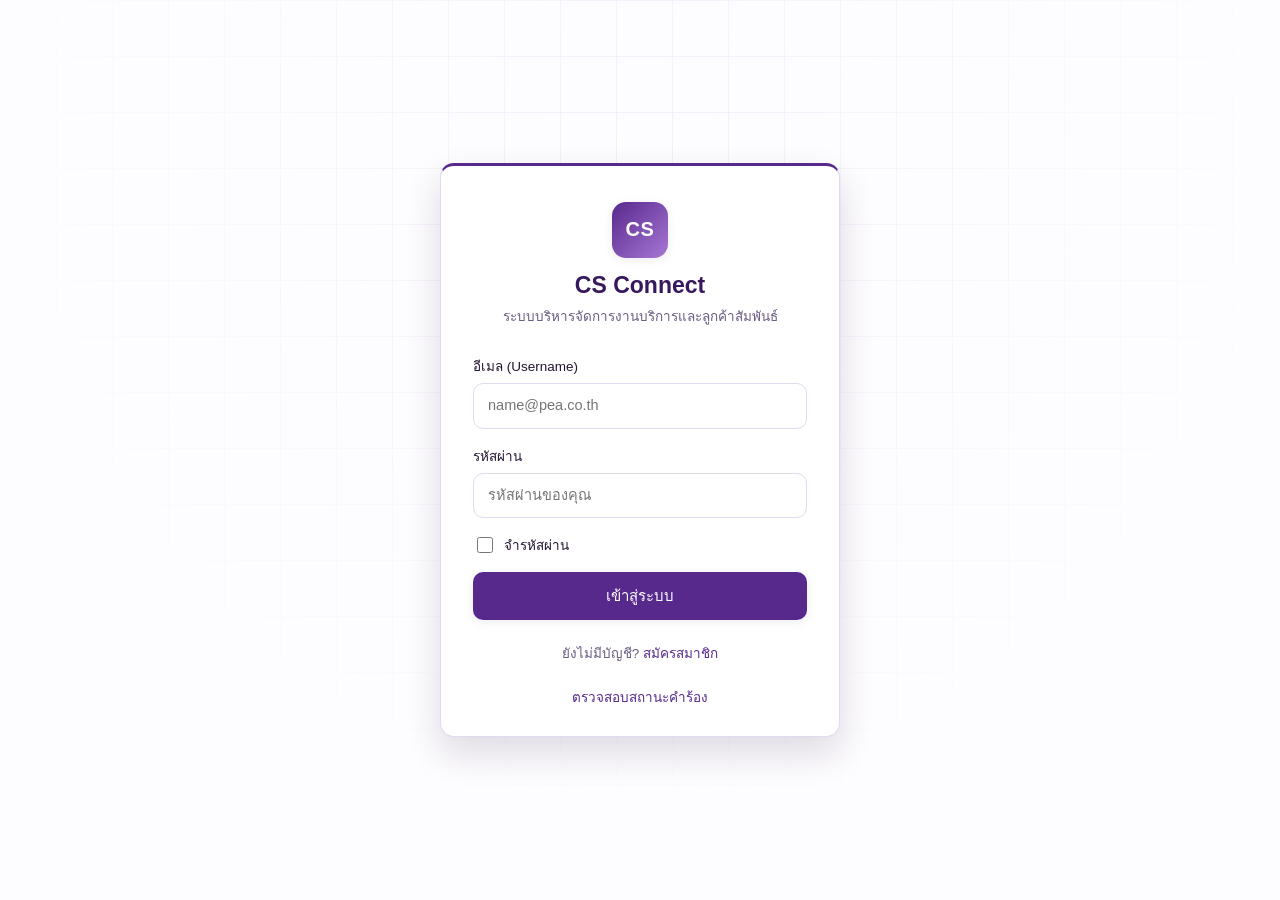
==== index.html @ fefb5364 "หน้าแรก: สลับลำดับการ์ด -- งานธุรกิจเสริมมาก่อน Solar, KPI ไปท้ายสุด ลำดับใหม่: งานของฉัน / งานรับคำ" ====
<!DOCTYPE html>
<html lang="th">
<head>
<meta charset="UTF-8">
<meta name="viewport" content="width=device-width, initial-scale=1.0">
<!-- Content-Security-Policy: ชั้นสุดท้ายที่ทำให้ "ต่อให้มีช่องโหว่จนแทรก
     สคริปต์ได้ ก็ส่งข้อมูลออกไปไหนไม่ได้" -- script-src กันสคริปต์ที่ไม่ได้มาจาก
     ไฟล์ของเราเอง (supabase-js ถูกเก็บไว้ใน vendor/ ด้วยเหตุนี้) และ connect-src
     อนุญาตให้ยิงได้เฉพาะโปรเจกต์ Supabase ของเรา (API, Auth, Storage, Functions
     อยู่โฮสต์เดียวกันหมด) img-src ต้องมีโฮสต์เดียวกันเพราะรูปแนบเปิดผ่าน signed URL
     ของ Storage -- เปลี่ยนโปรเจกต์ต้องแก้ทั้งสองบรรทัดนี้ในทั้งสามหน้า
     หมายเหตุ: frame-ancestors ใช้ผ่าน <meta> ไม่ได้ (ต้องเป็น HTTP header ซึ่ง
     GitHub Pages ตั้งให้ไม่ได้) การกันการถูกฝังใน iframe จึงยังทำไม่ได้ที่นี่ -->
<meta http-equiv="Content-Security-Policy" content="default-src 'none';
        script-src 'self';
        style-src 'self' 'unsafe-inline' https://fonts.googleapis.com;
        font-src 'self' https://fonts.gstatic.com;
        img-src 'self' data: https://zsctqxfdxxkssmqfkqdh.supabase.co;
        connect-src https://zsctqxfdxxkssmqfkqdh.supabase.co;
        form-action 'none';
        base-uri 'none';
        object-src 'none'">
<meta name="referrer" content="no-referrer">
<title>CS Connect</title>
<link rel="preconnect" href="https://fonts.googleapis.com">
<link href="https://fonts.googleapis.com/css2?family=Chakra+Petch:wght@400;500;600;700&family=Sarabun:wght@300;400;500;600;700&family=IBM+Plex+Mono:wght@400;500;600&display=swap" rel="stylesheet">
<link rel="stylesheet" href="style.css?v=20260922u">
</head>
<body>

<!-- ===== BOOT: shown until the first data load finishes ===== -->
<div id="bootOverlay" class="boot-overlay">
  <div class="boot-card">
    <div class="brand-mark">CS</div>
    <p class="boot-text">กำลังโหลดข้อมูล...</p>
    <div id="bootError" class="boot-error" hidden>
      <!-- ข้อความจริงจากข้อผิดพลาด เติมด้วย showBootError() ใน app.js -- เดิมเป็น
           ข้อความ "เชื่อมต่อฐานข้อมูลไม่สำเร็จ" ตายตัว ซึ่งขึ้นผิดทุกครั้งที่ปัญหา
           จริงไม่ใช่เน็ตหลุด (เช่นเซสชันหมดอายุ) ทำให้เข้าใจผิดว่าต้องเช็คเน็ต -->
      <p id="bootErrorMessage">เชื่อมต่อฐานข้อมูลไม่สำเร็จ</p>
      <p class="boot-error-hint">กรุณาลองใหม่อีกครั้ง หรือตรวจสอบการเชื่อมต่ออินเทอร์เน็ต</p>
      <!-- เดิมเป็น onclick="location.reload()" ตรงนี้ ซึ่ง CSP script-src บล็อก
           ทั้งหมด ปุ่มนี้จึงถูกผูก event ใน app.js แทน (ดู bootRetryBtn) -->
      <button type="button" id="bootRetryBtn" class="btn btn-primary">ลองใหม่</button>
    </div>
  </div>
</div>

<!-- ===== AUTH: LOGIN ===== -->
<section id="loginView" class="auth-view">
  <div class="auth-card">
    <div class="brand">
      <div class="brand-mark">CS</div>
      <h1>CS Connect</h1>
      <p class="brand-sub">ระบบบริหารจัดการงานบริการและลูกค้าสัมพันธ์</p>
    </div>

    <form id="loginForm" class="auth-form" novalidate>
      <div class="field">
        <label for="loginEmail">อีเมล (Username)</label>
        <input type="email" id="loginEmail" placeholder="name@pea.co.th" required autocomplete="username">
      </div>
      <div class="field">
        <label for="loginPassword">รหัสผ่าน</label>
        <input type="password" id="loginPassword" placeholder="รหัสผ่านของคุณ" required autocomplete="current-password">
      </div>
      <label class="checkbox-field">
        <input type="checkbox" id="loginRemember">
        <span>จำรหัสผ่าน</span>
      </label>
      <p id="loginError" class="form-error" hidden></p>
      <button type="submit" class="btn btn-primary btn-block">เข้าสู่ระบบ</button>
    </form>

    <p class="auth-switch">ยังไม่มีบัญชี? <a href="#" id="goToRegister">สมัครสมาชิก</a></p>
    <p class="auth-switch"><a href="track.html">ตรวจสอบสถานะคำร้อง</a></p>
  </div>
</section>

<!-- ===== AUTH: REGISTER ===== -->
<section id="registerView" class="auth-view" hidden>
  <button type="button" id="registerBackBtn" class="btn btn-ghost btn-icon view-back-btn" aria-label="ย้อนกลับไปหน้าเข้าสู่ระบบ">
    <svg viewBox="0 0 24 24" fill="none"><path d="M15 18l-6-6 6-6" stroke="currentColor" stroke-width="2" stroke-linecap="round" stroke-linejoin="round"/></svg>
  </button>
  <div class="auth-card">
    <div class="brand">
      <div class="brand-mark">CS</div>
      <h1>สมัครสมาชิก</h1>
      <p class="brand-sub">สร้างบัญชีเพื่อเริ่มใช้งาน CS Connect</p>
    </div>

    <form id="registerForm" class="auth-form" novalidate>
      <div class="field">
        <label for="regName">ชื่อ - นามสกุล</label>
        <input type="text" id="regName" placeholder="ชื่อผู้ใช้งาน" required autocomplete="name" maxlength="200">
      </div>
      <div class="field">
        <label for="regEmail">อีเมล (ใช้เป็น Username)</label>
        <input type="email" id="regEmail" placeholder="name@pea.co.th" required autocomplete="username">
      </div>
      <div class="field">
        <label for="regPosition">ตำแหน่ง</label>
        <input type="text" id="regPosition" placeholder="ตำแหน่งงาน" required autocomplete="off" maxlength="150">
      </div>
      <div class="field">
        <label for="regPassword">รหัสผ่าน</label>
        <input type="password" id="regPassword" placeholder="อย่างน้อย 10 ตัวอักษร" required autocomplete="new-password">
      </div>
      <div class="field">
        <label for="regPasswordConfirm">ยืนยันรหัสผ่าน</label>
        <input type="password" id="regPasswordConfirm" placeholder="กรอกรหัสผ่านอีกครั้ง" required autocomplete="new-password">
      </div>
      <div class="field">
        <label for="regCode">รหัสเชิญ</label>
        <input type="text" id="regCode" placeholder="ขอรหัสจากผู้ดูแลระบบ" required autocomplete="off">
        <p class="field-hint">เฉพาะเจ้าหน้าที่ที่ได้รับรหัสจากผู้ดูแลระบบเท่านั้นจึงสมัครได้</p>
      </div>
      <p id="registerError" class="form-error" hidden></p>
      <p id="registerSuccess" class="form-success" hidden></p>
      <button type="submit" class="btn btn-primary btn-block">สมัครสมาชิก</button>
    </form>

    <p class="auth-switch">มีบัญชีอยู่แล้ว? <a href="#" id="goToLogin">เข้าสู่ระบบ</a></p>
  </div>
</section>

<!-- ===== ACCOUNT: เปลี่ยนรหัสผ่าน / ตั้งรหัสชั่วคราว ===== -->
<section id="accountView" class="auth-view" hidden>
  <!-- ซ่อนพร้อมกับลิงก์ "กลับหน้าแรก" ด้านล่าง เมื่อบัญชีถูกบังคับให้ตั้งรหัสใหม่
       -- ไม่งั้นปุ่มนี้จะกลายเป็นทางออกที่ทำให้ด่านนั้นไม่มีความหมาย -->
  <button type="button" id="accountBackBtn" class="btn btn-ghost btn-icon view-back-btn" aria-label="ย้อนกลับไปหน้าแรก">
    <svg viewBox="0 0 24 24" fill="none"><path d="M15 18l-6-6 6-6" stroke="currentColor" stroke-width="2" stroke-linecap="round" stroke-linejoin="round"/></svg>
  </button>
  <div class="auth-card">
    <div class="brand">
      <div class="brand-mark">CS</div>
      <h1>บัญชีของฉัน</h1>
      <p class="brand-sub">เปลี่ยนรหัสผ่านที่ใช้เข้าสู่ระบบ</p>
    </div>

    <!-- ขึ้นเฉพาะบัญชีที่ยังใช้รหัสผ่านชั่วคราวอยู่ -- ด่านจริงอยู่ฝั่งเซิร์ฟเวอร์
         (requirePasswordChanged_) ตรงนี้แค่บอกให้ผู้ใช้รู้ว่าทำไมไปไหนไม่ได้ -->
    <p id="forcePasswordNotice" class="form-notice" hidden>
      บัญชีนี้ใช้รหัสผ่านชั่วคราวที่ผู้ดูแลระบบตั้งให้
      กรุณาตั้งรหัสผ่านใหม่ของคุณเองก่อน จึงจะเริ่มใช้งานระบบได้
    </p>

    <form id="changePasswordForm" class="auth-form" novalidate>
      <div class="field">
        <label for="currentPassword">รหัสผ่านปัจจุบัน</label>
        <input type="password" id="currentPassword" placeholder="รหัสผ่านที่ใช้อยู่" required autocomplete="current-password">
      </div>
      <div class="field">
        <label for="newPassword">รหัสผ่านใหม่</label>
        <input type="password" id="newPassword" placeholder="อย่างน้อย 10 ตัวอักษร" required autocomplete="new-password">
      </div>
      <div class="field">
        <label for="newPasswordConfirm">ยืนยันรหัสผ่านใหม่</label>
        <input type="password" id="newPasswordConfirm" placeholder="กรอกรหัสผ่านใหม่อีกครั้ง" required autocomplete="new-password">
      </div>
      <p id="changePasswordError" class="form-error" hidden></p>
      <p id="changePasswordSuccess" class="form-success" hidden></p>
      <button type="submit" class="btn btn-primary btn-block">บันทึกรหัสผ่านใหม่</button>
    </form>

    <!-- ผู้ดูแลระบบเท่านั้น -- app.js เปิดให้เห็นตาม isAdmin
         การกันสิทธิ์จริงอยู่ที่ require_admin ในฐานข้อมูล ไม่ใช่ที่ hidden นี้ -->
    <div id="adminApplicantsSection" class="admin-panel" hidden>
      <h2 class="admin-panel-title">ผู้สมัครรออนุมัติ</h2>
      <p class="admin-panel-hint">
        บัญชีที่สมัครด้วยรหัสเชิญแล้วจะยัง<strong>เข้าสู่ระบบไม่ได้</strong>จนกว่าจะอนุมัติที่นี่
        ตรวจชื่อและตำแหน่งให้ตรงกับตัวบุคคลก่อนกดอนุมัติ
      </p>
      <p id="adminApplicantsEmpty" class="invite-status"></p>
      <div id="adminApplicantsList" class="applicant-list"></div>
      <p id="adminApplicantsError" class="form-error" hidden></p>
      <p id="adminApplicantsResult" class="form-success" hidden></p>
    </div>

    <div id="adminRolesSection" class="admin-panel" hidden>
      <h2 class="admin-panel-title">สิทธิ์หัวหน้างาน</h2>
      <p class="admin-panel-hint">
        หัวหน้างานคือคนที่ <strong>จ่ายงานขอขยายเขตฯ ให้พนักงานในแผนกได้</strong>
        ผู้ดูแลระบบเป็นหัวหน้างานอยู่แล้วเสมอ จึงไม่ต้องตั้งซ้ำ
        คนที่เพิ่งได้รับสิทธิ์ต้อง<strong>ออกจากระบบแล้วเข้าใหม่</strong> ปุ่มจ่ายงานจึงจะขึ้น
      </p>

      <p id="adminRolesCurrent" class="invite-status"></p>

      <div class="field">
        <label for="adminRoleUser">เลือกบัญชี</label>
        <select id="adminRoleUser">
          <option value="">-- เลือกบัญชี --</option>
        </select>
      </div>

      <div class="batch-toolbar">
        <button type="button" id="adminRoleGrantBtn" class="btn btn-primary">ตั้งเป็นหัวหน้างาน</button>
        <button type="button" id="adminRoleRevokeBtn" class="btn btn-ghost btn-danger-ghost">ยกเลิกสิทธิ์หัวหน้างาน</button>
      </div>

      <p id="adminRolesError" class="form-error" hidden></p>
      <p id="adminRolesResult" class="form-success" hidden></p>
    </div>

    <div id="adminInviteSection" class="admin-panel" hidden>
      <h2 class="admin-panel-title">รหัสเชิญสำหรับสมัครสมาชิก</h2>
      <p class="admin-panel-hint">
        กดสร้างตอนที่กำลังจะบอกรหัสให้เจ้าตัวพิมพ์เลย
        <strong>ใช้ได้ครั้งเดียว และหมดอายุใน 5 นาที</strong>
        การสร้างรหัสใหม่จะยกเลิกรหัสเดิมทันที
      </p>

      <p id="inviteStatusLine" class="invite-status"></p>

      <div id="inviteCodeBox" class="invite-code-box" hidden>
        <p id="inviteCodeValue" class="invite-code-value"></p>
        <p id="inviteCountdown" class="invite-countdown"></p>
      </div>

      <div class="batch-toolbar">
        <button type="button" id="inviteCreateBtn" class="btn btn-primary">สร้างรหัสเชิญ</button>
        <button type="button" id="inviteRevokeBtn" class="btn btn-ghost btn-danger-ghost" hidden>ยกเลิกรหัสนี้</button>
      </div>

      <p id="inviteError" class="form-error" hidden></p>
    </div>

    <div id="adminBackupSection" class="admin-panel" hidden>
      <h2 class="admin-panel-title">สำรองข้อมูลทั้งระบบ</h2>
      <p class="admin-panel-hint">
        ดาวน์โหลดข้อมูลทุกแถวเป็นไฟล์ JSON หนึ่งไฟล์ (คำร้อง สมุดคุม บันทึกการเข้าถึง และรายชื่อผู้ใช้)
        <strong>ไม่มีรหัสผ่านอยู่ในไฟล์</strong> ระบบตัดออกให้เสมอ
        สำเนานอกระบบ -- Supabase free plan ไม่มีการสำรองข้อมูลอัตโนมัติ ควรดาวน์โหลดเก็บไว้เป็นระยะ
      </p>
      <button type="button" id="adminBackupBtn" class="btn btn-ghost btn-block">ดาวน์โหลดไฟล์สำรองข้อมูล</button>
      <p id="adminBackupError" class="form-error" hidden></p>
      <p id="adminBackupResult" class="form-success" hidden></p>
    </div>

    <div id="adminResetSection" class="admin-panel" hidden>
      <h2 class="admin-panel-title">ตั้งรหัสผ่านชั่วคราว</h2>
      <p class="admin-panel-hint">
        ใช้เมื่อเจ้าหน้าที่ลืมรหัสผ่าน ระบบจะสุ่มรหัสให้และ<strong>แสดงเพียงครั้งเดียว</strong>
        เจ้าตัวจะหลุดจากทุกอุปกรณ์ทันที และควรเปลี่ยนรหัสเองหลังเข้าระบบได้แล้ว
      </p>
      <form id="adminResetForm" class="auth-form" novalidate>
        <div class="field">
          <label for="resetEmail">อีเมลของผู้ใช้</label>
          <input type="email" id="resetEmail" placeholder="name@pea.co.th" required autocomplete="off">
        </div>
        <p id="adminResetError" class="form-error" hidden></p>
        <button type="submit" class="btn btn-ghost btn-danger-ghost btn-block">สุ่มรหัสผ่านชั่วคราว</button>
      </form>

      <div id="adminResetResult" class="temp-password" hidden>
        <p class="temp-password-label">รหัสผ่านชั่วคราวของ <span id="tempPasswordEmail"></span></p>
        <p id="tempPasswordValue" class="temp-password-value"></p>
        <p class="temp-password-warn">
          แสดงครั้งเดียวเท่านั้น — จดหรือแจ้งเจ้าตัวทันที ออกจากหน้านี้แล้วจะดูอีกไม่ได้
          และระบบไม่ได้เก็บรหัสนี้ไว้ที่ไหนเลย
        </p>
      </div>
    </div>

    <p class="auth-switch" id="accountBackRow"><a href="#" id="accountBackLink">กลับหน้าแรก</a></p>
  </div>
</section>

<!-- ===== HOME ===== -->
<section id="homeView" class="app-view" hidden>
  <header class="topbar">
    <div class="topbar-brand">
      <div class="brand-mark small">CS</div>
      <span class="topbar-title">CS Connect</span>
    </div>
    <div class="topbar-user">
      <span id="userGreeting" class="user-greeting"></span>
      <button id="accountBtn" class="btn btn-ghost">บัญชีของฉัน</button>
      <!-- ผู้ดูแลระบบเท่านั้น -- app.js เปิดให้เห็นตาม isAdmin ที่ได้จากตอนล็อกอิน
           การกันสิทธิ์จริงอยู่ที่ require_admin ในฐานข้อมูล ไม่ใช่ที่ hidden นี้ -->
      <button id="revokeAllBtn" class="btn btn-ghost btn-danger-ghost" hidden>ออกจากระบบทุกอุปกรณ์</button>
      <button id="logoutBtn" class="btn btn-ghost">ออกจากระบบ</button>
    </div>
  </header>

  <main class="home-main">
    <div class="home-heading">
      <h2>เลือกงานบริการที่ต้องการ</h2>
      <p>กรุณาเลือกประเภทงานที่ต้องการดำเนินการ</p>
    </div>

    <div class="service-grid">
      <button class="service-card" data-service="mywork">
        <span class="service-icon" aria-hidden="true">
          <svg viewBox="0 0 24 24" fill="none"><path d="M4 7h16v13H4z" stroke="currentColor" stroke-width="1.6" stroke-linejoin="round"/><path d="M9 7V5a2 2 0 0 1 2-2h2a2 2 0 0 1 2 2v2M8 12h8M8 16h5" stroke="currentColor" stroke-width="1.6" stroke-linecap="round"/></svg>
        </span>
        <span class="service-title">งานของฉัน</span>
        <span class="service-desc">งานทั้งหมดที่อยู่ในมือของคุณจากทุกประเภทงาน ที่เดียวจบ พร้อมงานที่ค้างเกินกำหนด</span>
      </button>

      <button class="service-card" data-service="requests">
        <span class="service-icon" aria-hidden="true">
          <svg viewBox="0 0 24 24" fill="none"><path d="M13 2 3 14h7l-1 8 11-14h-7l1-6Z" stroke="currentColor" stroke-width="1.6" stroke-linejoin="round" stroke-linecap="round"/></svg>
        </span>
        <span class="service-title">งานรับคำร้อง</span>
        <span class="service-desc">รับคำร้องได้ทุกประเภท พร้อมคุมคำร้องส่งแผนกสนับสนุน และแผนกบริหารรายได้ค่าไฟฟ้า</span>
      </button>

      <!-- งานขอใช้ไฟฟ้า/งานขยายเขตฯ -- คิวงานของช่างสองประเภท ใช้หน้า
           extendWorkView ชุดเดียวกัน (ดู workKind ใน app.js) ส่วนคำร้องทั่วไป
           กับขอเงินประกันคืนเป็นงานธุรการที่จบในหน้างานรับคำร้อง ไม่มีการ์ดแยก -->
      <button class="service-card" data-service="power">
        <span class="service-icon" aria-hidden="true">
          <svg viewBox="0 0 24 24" fill="none"><path d="M9 3v5M15 3v5M6 8h12v3a6 6 0 0 1-12 0V8Z" stroke="currentColor" stroke-width="1.6" stroke-linejoin="round" stroke-linecap="round"/><path d="M12 17v4" stroke="currentColor" stroke-width="1.6" stroke-linecap="round"/></svg>
        </span>
        <span class="service-title">งานขอใช้ไฟฟ้า</span>
        <span class="service-desc">คิวงานตรวจสอบระบบไฟฟ้าภายใน จ่ายงานและติดตามงานในมือ</span>
      </button>

      <button class="service-card" data-service="extend">
        <span class="service-icon" aria-hidden="true">
          <svg viewBox="0 0 24 24" fill="none"><path d="M4 20V10m0 10h16M4 20 12 4l8 16M9 20v-6h6v6" stroke="currentColor" stroke-width="1.6" stroke-linejoin="round" stroke-linecap="round"/></svg>
        </span>
        <span class="service-title">งานขยายเขตระบบจำหน่ายไฟฟ้า</span>
        <span class="service-desc">คิวงานสำรวจของช่าง จ่ายงานและติดตามงานในมือ</span>
      </button>

      <button class="service-card" data-service="sideBusiness">
        <span class="service-icon" aria-hidden="true">
          <svg viewBox="0 0 24 24" fill="none"><rect x="3" y="7" width="18" height="13" rx="2" stroke="currentColor" stroke-width="1.6"/><path d="M8 7V5a2 2 0 0 1 2-2h4a2 2 0 0 1 2 2v2M3 12h18" stroke="currentColor" stroke-width="1.6" stroke-linecap="round" stroke-linejoin="round"/></svg>
        </span>
        <span class="service-title">งานธุรกิจเสริม</span>
        <span class="service-desc">PEA Engineering Service — บริการตรวจสอบและบำรุงรักษาระบบไฟฟ้า</span>
      </button>

      <button class="service-card" data-service="solar">
        <span class="service-icon" aria-hidden="true">
          <svg viewBox="0 0 24 24" fill="none"><circle cx="12" cy="12" r="4" stroke="currentColor" stroke-width="1.6"/><path d="M12 2v2.5M12 19.5V22M22 12h-2.5M4.5 12H2M19.07 4.93l-1.77 1.77M6.7 17.3l-1.77 1.77M19.07 19.07l-1.77-1.77M6.7 6.7 4.93 4.93" stroke="currentColor" stroke-width="1.6" stroke-linecap="round"/></svg>
        </span>
        <span class="service-title">Solar</span>
        <span class="service-desc">คำร้องเกี่ยวกับระบบผลิตไฟฟ้าพลังงานแสงอาทิตย์</span>
      </button>

      <button class="service-card" data-service="voc">
        <span class="service-icon" aria-hidden="true">
          <svg viewBox="0 0 24 24" fill="none"><path d="M20 12a8 8 0 1 0-3.2 6.4L21 20l-1.2-3.6A7.9 7.9 0 0 0 20 12Z" stroke="currentColor" stroke-width="1.6" stroke-linejoin="round"/><path d="M9 10h6M9 14h4" stroke="currentColor" stroke-width="1.6" stroke-linecap="round"/></svg>
        </span>
        <span class="service-title">ระบบรับฟังเสียงของลูกค้า (PEA-VOC)</span>
        <span class="service-desc">รับเรื่องร้องเรียน ข้อเสนอแนะ และคำชมจากลูกค้า พร้อมติดตามการแก้ไข</span>
      </button>

      <!-- ลิงก์ออกไปยัง Google Sheet ของแผนก ไม่มีข้อมูลของตัวเองในระบบนี้เลย --
           ใช้ #serviceView เดิมเป็นหน้ากลาง (ดู SERVICES ใน app.js) -->
      <button class="service-card" data-service="kpi">
        <span class="service-icon" aria-hidden="true">
          <svg viewBox="0 0 24 24" fill="none"><path d="M4 20V10m6 10V4m6 16v-7m6 7V13" stroke="currentColor" stroke-width="1.6" stroke-linecap="round" stroke-linejoin="round"/></svg>
        </span>
        <span class="service-title">KPI แผนกบริการและลูกค้าสัมพันธ์</span>
        <span class="service-desc">ตัวชี้วัดผลการดำเนินงานของแผนก (Google Sheet)</span>
      </button>
    </div>
  </main>
</section>

<!-- ===== REQUESTS WORKSPACE ===== -->
<!-- ===== งานของฉัน =====
     รวมงานจากทุกที่ในระบบที่ "เป็นของคนนี้" มาไว้หน้าเดียว -- คำร้องที่ถูกจ่ายงาน
     ให้ (assigneeEmail), เรื่อง VOC ที่รับผิดชอบ, ลูกค้า CRM ที่ดูแล, ใบเสนอราคา
     ที่ทำค้างไว้ เจ้าหน้าที่จึงไม่ต้องไล่เปิดทีละโมดูลเพื่อดูว่าตัวเองมีงานอะไรบ้าง
     แถบ "Work Load ทีม" เห็นเฉพาะหัวหน้า -- ดูรายละเอียดเรื่องสิทธิ์ที่ openMyWorkView() -->
<section id="myWorkView" class="app-view" hidden>
  <header class="topbar">
    <div class="topbar-brand">
      <button id="myWorkBackBtn" class="btn btn-ghost btn-icon" aria-label="ย้อนกลับ">
        <svg viewBox="0 0 24 24" fill="none"><path d="M15 18l-6-6 6-6" stroke="currentColor" stroke-width="2" stroke-linecap="round" stroke-linejoin="round"/></svg>
      </button>
      <span class="topbar-title">งานของฉัน</span>
    </div>
    <div class="topbar-user">
      <span id="userGreeting8" class="user-greeting"></span>
      <button id="logoutBtn8" class="btn btn-ghost">ออกจากระบบ</button>
    </div>
  </header>

  <div class="requests-layout">
    <nav class="requests-sidebar">
      <button type="button" class="requests-nav-item active" data-mywork-pane="overview">
        <svg viewBox="0 0 24 24" fill="none"><path d="M4 13h6V4H4zM14 20h6v-9h-6zM4 20h6v-4H4zM14 8h6V4h-6z" stroke="currentColor" stroke-width="1.6" stroke-linejoin="round"/></svg>
        ภาพรวม
      </button>
      <button type="button" class="requests-nav-item" data-mywork-pane="jobs">
        <svg viewBox="0 0 24 24" fill="none"><path d="M4 6h16M4 12h16M4 18h10" stroke="currentColor" stroke-width="1.6" stroke-linecap="round"/></svg>
        งานในมือ
        <span class="nav-badge" data-mywork-badge="jobs" hidden>0</span>
      </button>
      <button type="button" class="requests-nav-item" data-mywork-pane="recent">
        <svg viewBox="0 0 24 24" fill="none"><circle cx="12" cy="12" r="9" stroke="currentColor" stroke-width="1.6"/><path d="M12 7v5l3.5 2" stroke="currentColor" stroke-width="1.6" stroke-linecap="round"/></svg>
        ที่ฉันเพิ่งแตะ
      </button>
      <button type="button" class="requests-nav-item" data-mywork-pane="team" hidden>
        <svg viewBox="0 0 24 24" fill="none"><circle cx="9" cy="8" r="3.2" stroke="currentColor" stroke-width="1.6"/><path d="M3.5 19c0-3 2.5-4.8 5.5-4.8s5.5 1.8 5.5 4.8" stroke="currentColor" stroke-width="1.6" stroke-linecap="round"/><path d="M16 5.5a3 3 0 0 1 0 5.6M17.5 14.4c2 .6 3.5 2.2 3.5 4.6" stroke="currentColor" stroke-width="1.6" stroke-linecap="round"/></svg>
        Work Load ทีม
      </button>
    </nav>

    <main class="requests-content">
      <div class="requests-content-heading">
        <div class="requests-content-heading-row">
          <div>
            <h2 id="myWorkTitle">ภาพรวมงานของฉัน</h2>
            <p id="myWorkCount" class="requests-count"></p>
          </div>
          <div class="requests-heading-actions">
            <label class="quo-bar-field">
              <span>ถือว่าค้างเมื่อไม่คืบหน้าเกิน</span>
              <select id="myWorkStaleDays">
                <option value="7">7 วัน</option>
                <option value="14" selected>14 วัน</option>
                <option value="30">30 วัน</option>
                <option value="60">60 วัน</option>
              </select>
            </label>
          </div>
        </div>
      </div>
      <p id="myWorkError" class="form-error" hidden></p>

      <!-- ① ภาพรวม -->
      <div id="myWorkOverview" data-mywork-mode="overview">
        <div id="myWorkAttention" class="mywork-attention"></div>
        <div id="myWorkTiles" class="mywork-tiles"></div>
        <div id="myWorkQueue" class="mywork-queue"></div>
      </div>

      <!-- ② งานในมือ แยกตามประเภทแล้วแยกตามสถานะ -->
      <div id="myWorkJobs" data-mywork-mode="jobs" hidden></div>

      <!-- ③ ที่ฉันเพิ่งแตะ -->
      <div id="myWorkRecent" data-mywork-mode="recent" hidden></div>

      <!-- ④ Work Load ทีม (หัวหน้าเท่านั้น) -->
      <div id="myWorkTeam" data-mywork-mode="team" hidden></div>
    </main>
  </div>
</section>

<section id="requestsView" class="app-view" hidden>
  <header class="topbar">
    <div class="topbar-brand">
      <button id="requestsBackBtn" class="btn btn-ghost btn-icon" aria-label="ย้อนกลับ">
        <svg viewBox="0 0 24 24" fill="none"><path d="M15 18l-6-6 6-6" stroke="currentColor" stroke-width="2" stroke-linecap="round" stroke-linejoin="round"/></svg>
      </button>
      <!-- เปลี่ยนตามว่าเปิดมาจากการ์ดไหน: งานรับคำร้อง / งานขอใช้ไฟฟ้า /
           งานขยายเขตฯ (ดู applyRequestsMode ใน app.js) -->
      <span id="requestsTopbarTitle" class="topbar-title">งานรับคำร้อง</span>
    </div>
    <div class="topbar-user">
      <span id="userGreeting3" class="user-greeting"></span>
      <button id="logoutBtn3" class="btn btn-ghost">ออกจากระบบ</button>
    </div>
  </header>

  <div class="requests-layout">
    <nav class="requests-sidebar">
      <button class="requests-nav-item" data-filter="power">
        <svg viewBox="0 0 24 24" fill="none"><path d="M13 2 3 14h7l-1 8 11-14h-7l1-6Z" stroke="currentColor" stroke-width="1.6" stroke-linejoin="round" stroke-linecap="round"/></svg>
        ขอใช้ไฟฟ้า
      </button>
      <button class="requests-nav-item" data-filter="deposit">
        <svg viewBox="0 0 24 24" fill="none"><circle cx="12" cy="12" r="9" stroke="currentColor" stroke-width="1.6"/><path d="M12 7v10M9.5 9.3c0-1.3 1.1-2.3 2.5-2.3s2.5 1 2.5 2.1c0 1.5-1.8 1.8-2.5 2-1 .3-2.5.9-2.5 2.4s1.1 2.5 2.5 2.5 2.5-.6 2.5-1.9" stroke="currentColor" stroke-width="1.6" stroke-linecap="round"/></svg>
        ขอเงินประกันคืน
      </button>
      <button class="requests-nav-item" data-filter="general">
        <svg viewBox="0 0 24 24" fill="none"><path d="M7 3h8l4 4v14H7V3Z" stroke="currentColor" stroke-width="1.6" stroke-linejoin="round"/><path d="M15 3v4h4M9 12h6M9 16h6" stroke="currentColor" stroke-width="1.6" stroke-linecap="round"/></svg>
        คำร้องทั่วไป
      </button>
      <button class="requests-nav-item" data-filter="extend">
        <svg viewBox="0 0 24 24" fill="none"><path d="M4 20V10m0 10h16M4 20 12 4l8 16M9 20v-6h6v6" stroke="currentColor" stroke-width="1.6" stroke-linejoin="round" stroke-linecap="round"/></svg>
        ขอขยายเขตฯ
      </button>
      <!-- สี่แท็บล่างนี้เป็น derived tab -- ไม่ใช่ประเภทคำร้องของตัวเอง แต่กรอง
           คำร้องที่มีอยู่แล้วจาก requestsCache ด้วย jobStatus (ดู isPaymentNotice /
           isMeterDispatch / isGeneralDispatch / isRevenueDispatch ใน app.js)
           คำร้องจึงเข้า-ออกแท็บพวกนี้เองเมื่อเจ้าหน้าที่เปลี่ยนสถานะ ไม่มีขั้นตอน
           "ย้าย" ที่ไหน -->
      <button class="requests-nav-item" data-filter="payment">
        <svg viewBox="0 0 24 24" fill="none"><path d="M12 3a5 5 0 0 0-5 5v3.2c0 .6-.2 1.2-.6 1.7L5 15h14l-1.4-2.1c-.4-.5-.6-1.1-.6-1.7V8a5 5 0 0 0-5-5Z" stroke="currentColor" stroke-width="1.6" stroke-linejoin="round"/><path d="M9.5 18a2.5 2.5 0 0 0 5 0" stroke="currentColor" stroke-width="1.6" stroke-linecap="round"/></svg>
        แจ้งเตือนการรับชำระเงิน
        <span class="nav-badge" data-badge-for="payment" hidden></span>
      </button>
      <button class="requests-nav-item" data-filter="meter">
        <svg viewBox="0 0 24 24" fill="none"><path d="M4 18a8 8 0 1 1 16 0" stroke="currentColor" stroke-width="1.6" stroke-linecap="round"/><path d="M12 18l4.5-5.5" stroke="currentColor" stroke-width="1.6" stroke-linecap="round"/><circle cx="12" cy="18" r="1.3" fill="currentColor"/></svg>
        คุมคำร้องมิเตอร์
        <span class="nav-badge" data-badge-for="meter" hidden></span>
      </button>
      <button class="requests-nav-item" data-filter="generalDispatch">
        <svg viewBox="0 0 24 24" fill="none"><path d="M3 12h13M11 6l6 6-6 6" stroke="currentColor" stroke-width="1.6" stroke-linecap="round" stroke-linejoin="round"/><path d="M14 5h6v14h-6" stroke="currentColor" stroke-width="1.6" stroke-linecap="round" stroke-linejoin="round"/></svg>
        คุมคำร้องทั่วไป
        <span class="nav-badge" data-badge-for="generalDispatch" hidden></span>
      </button>
      <button class="requests-nav-item" data-filter="revenueDispatch">
        <svg viewBox="0 0 24 24" fill="none"><path d="M3 12h13M11 6l6 6-6 6" stroke="currentColor" stroke-width="1.6" stroke-linecap="round" stroke-linejoin="round"/><path d="M14 5h6v14h-6" stroke="currentColor" stroke-width="1.6" stroke-linecap="round" stroke-linejoin="round"/></svg>
        คุมคำร้องขอรับเงินประกันคืน
        <span class="nav-badge" data-badge-for="revenueDispatch" hidden></span>
      </button>

      <!-- เมนูของหน้างานขอใช้ไฟฟ้า/งานขยายเขตฯ -- หน้าเดียวกับงานรับคำร้อง แต่
           ซ่อนเมนูของงานรับคำร้องทั้งหมดแล้วโชว์ชุดนี้แทน (ดู applyRequestsMode)
           "คำร้องในมือแต่ละคน" เฉพาะหัวหน้างาน/ผู้ดูแลระบบ -->
      <button type="button" class="requests-nav-item" data-work-view="list" hidden>
        <svg viewBox="0 0 24 24" fill="none"><path d="M8 6h12M8 12h12M8 18h12M4 6h.01M4 12h.01M4 18h.01" stroke="currentColor" stroke-width="1.8" stroke-linecap="round"/></svg>
        รายการคำร้อง
      </button>
      <button type="button" class="requests-nav-item" data-work-view="people" hidden>
        <svg viewBox="0 0 24 24" fill="none"><circle cx="9" cy="8" r="3.2" stroke="currentColor" stroke-width="1.6"/><path d="M3 20c0-3.3 2.7-6 6-6s6 2.7 6 6" stroke="currentColor" stroke-width="1.6" stroke-linecap="round"/><path d="M16 5.2a3 3 0 0 1 0 5.6M18 14.3c1.8.8 3 2.7 3 4.7" stroke="currentColor" stroke-width="1.6" stroke-linecap="round"/></svg>
        คำร้องในมือแต่ละคน
      </button>
    </nav>

    <main class="requests-content">
      <!-- list mode -->
      <div id="requestsListMode">
        <div class="requests-content-heading">
          <div class="requests-content-heading-row">
            <div>
              <h2 id="requestsListTitle">คำร้องทั้งหมด</h2>
              <p id="requestsListCount" class="requests-count"></p>
            </div>
            <div class="requests-heading-actions">
              <button type="button" id="requestsAddBtn" class="btn btn-primary">+ เพิ่มคำร้อง</button>
              <button type="button" id="requestsAddBatchBtn" class="btn btn-primary">+ เพิ่มหลายคำร้อง</button>
              <!-- กรองเหลือเฉพาะงานที่จ่ายให้คนที่ล็อกอินอยู่ -- โผล่เฉพาะแท็บที่มี
                   การจ่ายงานจริง (ขอใช้ไฟฟ้า/ขอขยายเขตฯ ดู WORK_KIND_ASSIGNABLE)
                   เพราะแท็บอื่นไม่มีใครถูกจ่ายงาน ปุ่มจะกรองเหลือศูนย์ตลอด -->
              <button type="button" id="requestsMineBtn" class="btn btn-ghost" aria-pressed="false" hidden>งานของฉัน</button>
              <!-- เลือกทั้งหมด = ทุกใบที่เห็นอยู่ในรายการตอนนี้ (หลังค้นหา/กรองวันที่)
                   ใช้ได้ในแท็บคุมคำร้องทั้งสาม และตอนหัวหน้าจ่ายงานในหน้างาน -->
              <button type="button" id="requestsSelectAllBtn" class="btn btn-ghost" hidden>เลือกทั้งหมด</button>
              <button type="button" id="requestsSelectClearBtn" class="btn btn-ghost" hidden>ล้างค่าการเลือก</button>
              <!-- เลือกด้วย checkbox บนการ์ด -> เปิดเอกสารแก้ไขได้ -> ยืนยัน ->
                   เปลี่ยนสถานะ+เก็บสมุด+พิมพ์ (ดู openGeneralDispatchPrint /
                   openRevenueDispatchPrint ใน app.js) โผล่เฉพาะแท็บของตัวเอง -->
              <button type="button" id="meterPrintBtn" class="btn btn-primary" hidden disabled>พิมพ์สมุดคุมส่งแผนกมิเตอร์</button>
              <button type="button" id="generalPrintBtn" class="btn btn-primary" hidden disabled>พิมพ์สมุดคุมคำร้องทั่วไป</button>
              <button type="button" id="revenuePrintBtn" class="btn btn-primary" hidden disabled>พิมพ์สมุดคุมส่ง ผบร.</button>
            </div>
          </div>

          <!-- สามแท็บคุมคำร้องเท่านั้นที่มีสองโหมด: งานที่ยังต้องส่ง กับสมุดที่
               พิมพ์ไปแล้ว -- ซ่อนไว้กับทุกแท็บอื่น -->
          <div class="requests-modes" id="meterModes" hidden>
            <button type="button" class="requests-mode-btn active" data-meter-mode="pending">รอส่ง</button>
            <button type="button" class="requests-mode-btn" data-meter-mode="history">ประวัติการส่ง</button>
          </div>
          <div class="requests-modes" id="generalModes" hidden>
            <button type="button" class="requests-mode-btn active" data-general-mode="pending">รอส่ง</button>
            <button type="button" class="requests-mode-btn" data-general-mode="history">ประวัติการส่ง</button>
          </div>
          <div class="requests-modes" id="revenueModes" hidden>
            <button type="button" class="requests-mode-btn active" data-revenue-mode="pending">รอส่ง</button>
            <button type="button" class="requests-mode-btn" data-revenue-mode="history">ประวัติการส่ง</button>
          </div>

          <div class="requests-search">
            <input type="search" id="requestsSearchInput" placeholder="ค้นหาด้วยเลขที่คำร้อง, ชื่อลูกค้า, เบอร์โทร, บ้านเลขที่, เลขที่โฉนด...">
            <!-- เรียงตามวันที่รับคำร้อง แล้วตัดสินด้วยเลขที่คำร้องเมื่อวันที่ตรงกัน
                 ดีฟอลต์ใหม่-เก่า (aria-pressed บอกทิศทางปัจจุบันไว้ด้วยสำหรับ screen reader) -->
            <button type="button" id="requestsSortBtn" class="requests-sort-btn" aria-pressed="false">
              <span id="requestsSortIcon" class="requests-sort-icon" aria-hidden="true">↓</span>
              <span id="requestsSortLabel">ใหม่ → เก่า</span>
            </button>
          </div>

          <!-- กรองด้วยช่วงวันที่รับคำร้อง -- ชุดเดียวกับในหน้างานขอใช้ไฟฟ้า/
               งานขยายเขตฯ (ดู .requests-date-filter ใน style.css) ใช้ดูปริมาณ
               คำร้องที่เข้ามาต่อช่วงเวลา เลข "ทั้งหมด N รายการ" จะสะท้อนตามช่วง
               ที่กรองไว้ทันที ว่างทั้งคู่ = ไม่กรอง -->
          <div class="requests-date-filter">
            <label for="requestsDateFrom">รับคำร้องตั้งแต่</label>
            <input type="date" id="requestsDateFrom">
            <label for="requestsDateTo">ถึงวันที่</label>
            <input type="date" id="requestsDateTo">
            <button type="button" id="requestsDateClearBtn" class="btn btn-ghost">ล้างตัวกรองวันที่</button>
          </div>

          <!-- กล่องสรุป: จำนวนคำร้องแยกตามสถานะ และเมื่อเลือกช่วงวันที่ไว้จะมี
               Input (รับเข้าในช่วง) / Output (ถูกเปลี่ยนสถานะออกจากสถานะตั้งต้น
               ในช่วง) ด้วย -- วาดจาก app.js ทั้งก้อน ดู renderRequestsSummary -->
          <div id="requestsSummary" class="requests-summary" hidden></div>
        </div>
        <div id="requestsList" class="request-list"></div>
      </div>

      <!-- add-form mode -->
      <div id="requestsFormMode" hidden>
        <div class="requests-content-heading">
          <!-- อยู่เหนือหัวข้อและชิดซ้าย ตรงกับปุ่มย้อนกลับของหน้าอื่น ๆ
               พาไปที่ "รายการคำร้อง" ไม่ใช่หน้าแรก เพราะย้อนกลับควรถอยทีละขั้น -->
          <button type="button" id="requestFormBackBtn" class="btn btn-ghost form-back-btn">
            ← กลับไปรายการคำร้อง
          </button>
          <h2 id="requestFormTitle">เพิ่มคำร้อง</h2>
          <p id="requestFormSubtitle">กรอกรายละเอียดคำร้องใหม่</p>
        </div>
        <div class="form-layout">
          <div class="form-main">
        <form id="requestForm" class="auth-form request-form" novalidate>
          <div class="field">
            <label for="reqTrackingNumber">เลขที่คำร้อง (ระบบ)</label>
            <input type="text" id="reqTrackingNumber" readonly>
          </div>
          <div class="field-row">
            <div class="field" id="reqNumberField">
              <label for="reqNumber">เลขที่คำร้อง</label>
              <input type="text" id="reqNumber" placeholder="เลขที่คำร้อง" required autocomplete="off">
            </div>
            <div class="field">
              <label for="reqDate">วันที่รับคำร้อง</label>
              <input type="date" id="reqDate" required>
            </div>
          </div>
          <div class="field-row">
            <div class="field">
              <label for="reqBP">BP</label>
              <input type="text" id="reqBP" placeholder="BP (ถ้ามี)" autocomplete="off">
            </div>
            <div class="field">
              <label for="reqCA">CA</label>
              <input type="text" id="reqCA" placeholder="CA (ถ้ามี)" autocomplete="off">
            </div>
          </div>
          <div class="field">
            <label for="reqCustomerName">ชื่อลูกค้า</label>
            <input type="text" id="reqCustomerName" placeholder="ชื่อ - นามสกุลลูกค้า" required autocomplete="off">
          </div>
          <div class="field-row">
            <div class="field">
              <label for="reqPhonePrimary">เบอร์โทรศัพท์ (หลัก)</label>
              <div class="field-input-row">
                <input type="tel" id="reqPhonePrimary" placeholder="เบอร์โทรศัพท์หลัก" required autocomplete="off">
                <a href="#" id="reqPhonePrimaryCallBtn" class="btn btn-ghost btn-icon" aria-label="โทรออก" hidden>
                  <svg viewBox="0 0 24 24" fill="none"><path d="M6.6 10.8c1.4 2.8 3.8 5.2 6.6 6.6l2.2-2.2c.3-.3.7-.4 1-.2 1.1.4 2.3.6 3.6.6.6 0 1 .4 1 1V20c0 .6-.4 1-1 1C10.9 21 3 13.1 3 3.9c0-.6.4-1 1-1h3.4c.6 0 1 .4 1 1 0 1.3.2 2.5.6 3.6.1.4 0 .8-.2 1L6.6 10.8Z" stroke="currentColor" stroke-width="1.6" stroke-linejoin="round"/></svg>
                </a>
              </div>
            </div>
            <div class="field">
              <label for="reqPhoneSecondary">เบอร์โทรศัพท์ (รอง)</label>
              <div class="field-input-row">
                <input type="tel" id="reqPhoneSecondary" placeholder="เบอร์โทรศัพท์รอง (ถ้ามี)" autocomplete="off">
                <a href="#" id="reqPhoneSecondaryCallBtn" class="btn btn-ghost btn-icon" aria-label="โทรออก" hidden>
                  <svg viewBox="0 0 24 24" fill="none"><path d="M6.6 10.8c1.4 2.8 3.8 5.2 6.6 6.6l2.2-2.2c.3-.3.7-.4 1-.2 1.1.4 2.3.6 3.6.6.6 0 1 .4 1 1V20c0 .6-.4 1-1 1C10.9 21 3 13.1 3 3.9c0-.6.4-1 1-1h3.4c.6 0 1 .4 1 1 0 1.3.2 2.5.6 3.6.1.4 0 .8-.2 1L6.6 10.8Z" stroke="currentColor" stroke-width="1.6" stroke-linejoin="round"/></svg>
                </a>
              </div>
            </div>
          </div>
          <div class="field-section">
            <p class="field-section-label">สถานที่ขอใช้ไฟฟ้า</p>

            <div class="field-row">
              <div class="field">
                <label for="reqDeed">โฉนด</label>
                <input type="text" id="reqDeed" placeholder="เลขที่โฉนด (ถ้ามี)" autocomplete="off">
              </div>
              <div class="field">
                <label for="reqHouseNo">บ้านเลขที่</label>
                <input type="text" id="reqHouseNo" placeholder="บ้านเลขที่ (ถ้ามี)" autocomplete="off">
              </div>
            </div>

            <div class="field-row">
              <div class="field">
                <label for="reqVillage">หมู่บ้าน</label>
                <input type="text" id="reqVillage" placeholder="ชื่อหมู่บ้าน (ถ้ามี)" autocomplete="off">
              </div>
              <div class="field">
                <label for="reqMoo">หมู่</label>
                <input type="text" id="reqMoo" placeholder="หมู่ที่ (ถ้ามี)" inputmode="numeric" autocomplete="off">
              </div>
            </div>

            <div class="field-row">
              <div class="field">
                <label for="reqSubdistrict">ตำบล</label>
                <select id="reqSubdistrict" required disabled>
                  <option value="">-- เลือกอำเภอก่อน --</option>
                </select>
              </div>
              <div class="field">
                <label for="reqDistrict">อำเภอ</label>
                <select id="reqDistrict" required>
                  <option value="">-- เลือกอำเภอ --</option>
                  <option value="hangdong">อำเภอหางดง</option>
                  <option value="sanpatong">อำเภอสันป่าตอง</option>
                  <option value="mueangchiangmai">อำเภอเมืองเชียงใหม่</option>
                </select>
              </div>
            </div>

            <div class="field-row">
              <div class="field">
                <label for="reqProvince">จังหวัด</label>
                <select id="reqProvince" required>
                  <option value="เชียงใหม่">เชียงใหม่</option>
                </select>
              </div>
              <div class="field">
                <label for="reqZipcode">รหัสไปรษณีย์</label>
                <input type="text" id="reqZipcode" placeholder="เลือกตำบลเพื่อกรอกอัตโนมัติ" readonly>
              </div>
            </div>

            <!-- ไม่บังคับกรอก -- ไม่มี Google Maps API key ให้คลิกเลือกตำแหน่ง
                 ในหน้านี้โดยตรง ปุ่ม "เปิด Google Maps" จึงพาไปหาตำแหน่งบน
                 Google Maps จริงแทน คัดลอกพิกัดจากที่นั่นแล้ววางกลับมาได้เลย -->
            <div class="field">
              <label for="reqCoord">พิกัด (ละติจูด, ลองจิจูด)</label>
              <input type="text" id="reqCoord" class="coord-input" placeholder="18.788300, 98.985300" inputmode="decimal" autocomplete="off">
            </div>
            <div class="field">
              <p class="field-hint">วางพิกัดจาก Google Maps ได้ทั้งบรรทัด (คลิกขวาที่จุดบนแผนที่ &rarr; คัดลอกพิกัด) &mdash; ไม่บังคับกรอก จะใส่ทีหลังก็ได้</p>
              <div class="batch-toolbar">
                <a href="https://www.google.com/maps" target="_blank" rel="noopener" id="reqMapBtn" class="btn btn-ghost">เปิด Google Maps เพื่อหาตำแหน่ง</a>
                <a href="#" target="_blank" rel="noopener" id="reqNavBtn" class="btn btn-ghost" hidden>นำทาง</a>
              </div>
            </div>
          </div>
          <div class="field" id="reqPurposeField">
            <label for="reqPurpose">ความประสงค์</label>
            <select id="reqPurpose">
              <option value="">-- เลือกความประสงค์ --</option>
              <option value="ขอติดตั้งมิเตอร์ใหม่">ขอติดตั้งมิเตอร์ใหม่</option>
              <option value="ขอใช้ไฟฟ้าชั่วคราว">ขอใช้ไฟฟ้าชั่วคราว</option>
              <option value="ขอใช้ไฟฟ้าสาธารณะ">ขอใช้ไฟฟ้าสาธารณะ</option>
              <option value="ขอต่อกลับการใช้ไฟฟ้า">ขอต่อกลับการใช้ไฟฟ้า</option>
              <option value="ขอยกเลิกการใช้ไฟฟ้า">ขอยกเลิกการใช้ไฟฟ้า</option>
              <option value="ขอย้ายจุดติดตั้งมิเตอร์">ขอย้ายจุดติดตั้งมิเตอร์</option>
              <option value="ขอเพิ่มขนาดมิเตอร์">ขอเพิ่มขนาดมิเตอร์</option>
              <option value="ขอลดขนาดมิเตอร์">ขอลดขนาดมิเตอร์</option>
              <option value="ขอโอนเปลี่ยนชื่อ">ขอโอนเปลี่ยนชื่อ</option>
              <option value="ขอโอนเปลี่ยนชื่อ + ย้ายจุดติดตั้งมิเตอร์">ขอโอนเปลี่ยนชื่อ + ย้ายจุดติดตั้งมิเตอร์</option>
              <option value="ขอโอนเปลี่ยนชื่อ + เพิ่มขนาดมิเตอร์">ขอโอนเปลี่ยนชื่อ + เพิ่มขนาดมิเตอร์</option>
              <option value="ขอโอนเปลี่ยนชื่อ + เปลี่ยนประเภทการใช้ไฟฟ้า">ขอโอนเปลี่ยนชื่อ + เปลี่ยนประเภทการใช้ไฟฟ้า</option>
              <option value="ขอเปลี่ยนประเภทมิเตอร์ (TOU)">ขอเปลี่ยนประเภทมิเตอร์ (TOU)</option>
              <option value="ขอเปลี่ยนประเภทการใช้ไฟฟ้า">ขอเปลี่ยนประเภทการใช้ไฟฟ้า</option>
              <option value="ขอตัดฝากมิเตอร์โดยไม่ใช้ไฟฟ้า">ขอตัดฝากมิเตอร์โดยไม่ใช้ไฟฟ้า</option>
              <option value="ขอตัดฝากมิเตอร์ใช้เพื่อแสงสว่าง ไม่ลด CT">ขอตัดฝากมิเตอร์ใช้เพื่อแสงสว่าง ไม่ลด CT</option>
              <option value="ขอตัดฝากมิเตอร์ใช้เพื่อแสงสว่าง ลด CT">ขอตัดฝากมิเตอร์ใช้เพื่อแสงสว่าง ลด CT</option>
              <option value="ขอใช้ไฟฟ้าสถานีอัดประจุไฟฟ้า">ขอใช้ไฟฟ้าสถานีอัดประจุไฟฟ้า</option>
              <option value="ขอใช้ไฟสถานี EV Low Priority">ขอใช้ไฟสถานี EV Low Priority</option>
              <option value="ขอเปลี่ยนมิเตอร์/ประเภทการใช้ไฟฟ้า EV Low">ขอเปลี่ยนมิเตอร์/ประเภทการใช้ไฟฟ้า EV Low</option>
              <option value="other">อื่นๆ</option>
            </select>
          </div>
          <div class="field" id="reqPurposeOtherField" hidden>
            <label for="reqPurposeOther">ระบุความประสงค์</label>
            <input type="text" id="reqPurposeOther" placeholder="โปรดระบุความประสงค์" autocomplete="off">
          </div>
          <div class="field-row">
            <div class="field">
              <label for="reqMeterSize">ขนาดมิเตอร์</label>
              <select id="reqMeterSize" required>
                <option value="">-- เลือกขนาดมิเตอร์ --</option>
                <option value="5A 1P">5A 1P</option>
                <option value="15A 1P">15A 1P</option>
                <option value="30A 1P">30A 1P</option>
                <option value="5(100)A 1P">5(100)A 1P</option>
                <option value="5(45)A 1P TOU">5(45)A 1P TOU</option>
                <option value="5(100)A 1P TOU">5(100)A 1P TOU</option>
                <option value="15A 3P">15A 3P</option>
                <option value="30A 3P">30A 3P</option>
                <option value="5(100)A 3P">5(100)A 3P</option>
                <option value="5(45)A 3P TOU">5(45)A 3P TOU</option>
                <option value="5(100)A 3P TOU">5(100)A 3P TOU</option>
                <option value="มิเตอร์ประกอบ CT แรงต่ำ">มิเตอร์ประกอบ CT แรงต่ำ</option>
                <option value="มิเตอร์ประกอบ CT แรงสูง">มิเตอร์ประกอบ CT แรงสูง</option>
              </select>
            </div>
            <div class="field">
              <label for="reqFee">ค่าธรรมเนียม</label>
              <input type="number" id="reqFee" placeholder="0.00" min="0" step="0.01" autocomplete="off">
              <p class="field-hint">ระบบใส่ค่าธรรมเนียมมาตรฐานให้ตามความประสงค์และขนาดมิเตอร์ พิมพ์ทับได้</p>
            </div>
          </div>
          <label class="checkbox-field">
            <input type="checkbox" id="reqEvCircuit2">
            <span>EV วงจรที่ 2</span>
          </label>
          <!-- ผู้ใช้ไฟรายใหญ่ -- เก็บเป็นธงแยกต่างหาก ไม่ผูกกับขนาดมิเตอร์
               เพราะรายใหญ่ตัดสินจากปริมาณการใช้/สัญญา ไม่ใช่จากขนาดมิเตอร์
               อย่างเดียว (มิเตอร์ประกอบ CT ก็มีทั้งรายใหญ่และไม่ใช่) -->
          <label class="checkbox-field">
            <input type="checkbox" id="reqLargeCustomer">
            <span>รายใหญ่</span>
          </label>
          <!-- ปุ่มสร้างคำร้องขยายเขตฯ อยู่ข้างสถานะงานโดยตั้งใจ เพราะมันโผล่มาตอน
               สถานะเป็น "รอขยายเขตฯ" พอดี -- คือจังหวะที่เจ้าหน้าที่เพิ่งกลับจาก
               สำรวจแล้วพบว่าต้องขยายเขตก่อนติดตั้งมิเตอร์ได้ ดู syncExtendLinkButton -->
          <div class="field">
            <label for="reqJobStatus">สถานะงาน</label>
            <div class="field-input-row">
            <select id="reqJobStatus" required>
              <option value="รอตรวจสอบ">รอตรวจสอบ</option>
              <option value="รอชำระเงิน">รอชำระเงิน</option>
              <option value="ชำระเงินแล้ว">ชำระเงินแล้ว</option>
              <option value="ไม่มีค่าใช้จ่าย">ไม่มีค่าใช้จ่าย</option>
              <option value="ส่งแผนกมิเตอร์แล้ว">ส่งแผนกมิเตอร์แล้ว</option>
              <option value="รอเอกสารเพิ่มเติม">รอเอกสารเพิ่มเติม</option>
              <option value="รอแก้ไข">รอแก้ไข</option>
              <option value="รอขยายเขตฯ">รอขยายเขตฯ</option>
              <option value="ยกเลิกคำร้อง">ยกเลิกคำร้อง</option>
              <option value="จัดเก็บเอกสาร (ผบส.)">จัดเก็บเอกสาร (ผบส.)</option>
              <option value="ผมต. ตีกลับ">ผมต. ตีกลับ</option>
            </select>
            <button type="button" id="reqCreateExtendBtn" class="btn btn-ghost btn-inline" hidden>
              + สร้างคำร้องขยายเขตฯ
            </button>
            </div>
          </div>
          <!-- ขึ้นเมื่อสถานะเป็น "ชำระเงินแล้ว" เท่านั้น -- ดีฟอลต์เป็นวันนี้ตอนเปลี่ยน
               สถานะมา (ดู syncPaidDateField) แต่แก้ไขเองได้อิสระเหมือนวันที่อื่นในฟอร์ม
               ไม่ใช่ค่าที่ระบบหวงแบบค่าธรรมเนียมอัตโนมัติ -->
          <div class="field" id="reqPaidDateField" hidden>
            <label for="reqPaidDate">วันที่ชำระ</label>
            <input type="date" id="reqPaidDate">
          </div>
          <!-- ขึ้นเมื่อสถานะเป็น "ส่งแผนกมิเตอร์แล้ว" (แทนที่วันที่ชำระ) -- ยืนยันส่งจาก
               สมุดคุมมิเตอร์ ระบบลงวันที่ให้เอง แก้เองได้ (ดู syncPaidDateField) -->
          <div class="field" id="reqMeterSentDateField" hidden>
            <label for="reqMeterSentDate">วันที่ส่งแผนกมิเตอร์</label>
            <input type="date" id="reqMeterSentDate">
          </div>
          <!-- ผู้รับผิดชอบ -- เขียนได้ทางเดียวคือหัวหน้าจ่ายงานจากหน้า "งานขอใช้ไฟฟ้า"
               (assignRequests ฝั่งเซิร์ฟเวอร์) ช่องนี้แสดงอย่างเดียว และไม่ถูกส่งไปกับ
               การบันทึกฟอร์ม -- ดู preserveAssignmentFields_ ใน Code.gs -->
          <div class="field" id="reqAssigneeField" hidden>
            <label for="reqAssignee">ผู้รับผิดชอบ</label>
            <input type="text" id="reqAssignee" placeholder="ยังไม่ได้จ่ายงาน" readonly>
            <p class="field-hint">หัวหน้างานเป็นผู้จ่ายงานจากหน้า “งานขอใช้ไฟฟ้า” ที่หน้าแรก</p>
          </div>
          <div class="field">
            <label for="reqNote">หมายเหตุ</label>
            <textarea id="reqNote" rows="2" placeholder="หมายเหตุเพิ่มเติม (ถ้ามี)"></textarea>
          </div>
          <!-- Batch mode only: everything above is the shared default for every
               row here, so the table only carries what actually differs. -->
          <div id="batchSection" hidden>
            <hr class="form-divider">
            <h3 class="batch-heading">รายการคำร้องในกลุ่ม</h3>

            <ul class="batch-hint">
              <li>แต่ละคำร้องด้านล่างกรอกมาให้แล้วจาก<strong>ข้อมูลตั้งต้น</strong>ด้านบน แก้เฉพาะช่องที่ต่างกันได้เลย</li>
              <li><strong>เลขที่คำร้อง</strong>ต้องกรอกเองทุกใบ ใช้ซ้ำกันไม่ได้</li>
              <li>ถ้าแก้ข้อมูลตั้งต้นด้านบนทีหลัง กด <strong>“กรอกข้อมูลตั้งต้นลงทุกคำร้อง”</strong> เพื่อทับค่าเดิมทั้งหมด</li>
              <li>คำร้องที่เว้นว่างทั้งใบจะถูกข้ามไป ไม่ถูกบันทึก</li>
            </ul>

            <div class="batch-toolbar">
              <button type="button" id="batchApplySharedBtn" class="btn btn-ghost">กรอกข้อมูลตั้งต้นลงทุกคำร้อง</button>
              <button type="button" id="batchCollapseAllBtn" class="btn btn-ghost">ย่อทุกคำร้อง</button>
            </div>

            <div id="batchRows" class="batch-rows"></div>
            <button type="button" id="batchAddRowBtn" class="btn btn-ghost">+ เพิ่มแถว</button>
          </div>

          <p id="requestFormError" class="form-error" hidden></p>
          <button type="submit" id="requestFormSubmitBtn" class="btn btn-primary btn-block">บันทึกคำร้อง</button>
        </form>

        <!-- ขอขยายเขตระบบจำหน่ายไฟฟ้า -- ฟอร์มของตัวเอง แยกจาก #requestForm
             (ขอใช้ไฟฟ้า) เพราะช่องที่ต้องใช้ต่างกันทั้งชุด (ไม่มีมิเตอร์/ค่าธรรมเนียม/
             ที่อยู่แบบโครงสร้าง) ไม่มีโหมดเพิ่มหลายคำร้องด้วย -- ดูตัวจัดการปุ่ม
             requestsAddBatchBtn ใน app.js -->
        <form id="extendForm" class="auth-form request-form" novalidate hidden>
          <!-- เลขที่ระบบออกให้ ใช้คู่กับ QR ให้ลูกค้าติดตามสถานะเองได้ เหมือน
               ขอใช้ไฟฟ้า -- หลักที่ 3 คือเลขบอกประเภท (2 = ขอขยายเขตฯ) ดู
               TRACKING_TYPE_CODES ใน app.js -->
          <div class="field">
            <label for="extTrackingNumber">เลขที่คำร้อง (ระบบ)</label>
            <input type="text" id="extTrackingNumber" readonly>
          </div>
          <div class="field-row">
            <div class="field">
              <label for="extNumber">เลขที่คำร้อง</label>
              <input type="text" id="extNumber" placeholder="เลขที่คำร้อง" required autocomplete="off">
            </div>
            <div class="field">
              <label for="extDate">วันที่รับคำร้อง</label>
              <input type="date" id="extDate" required>
            </div>
          </div>
          <div class="field">
            <label for="extCustomerName">ชื่อลูกค้า</label>
            <input type="text" id="extCustomerName" placeholder="ชื่อ - นามสกุลลูกค้า" required autocomplete="off">
          </div>
          <div class="field-row">
            <div class="field">
              <label for="extPhonePrimary">เบอร์โทรศัพท์ (หลัก)</label>
              <div class="field-input-row">
                <input type="tel" id="extPhonePrimary" placeholder="เบอร์โทรศัพท์หลัก" required autocomplete="off">
                <a href="#" id="extPhonePrimaryCallBtn" class="btn btn-ghost btn-icon" aria-label="โทรออก" hidden>
                  <svg viewBox="0 0 24 24" fill="none"><path d="M6.6 10.8c1.4 2.8 3.8 5.2 6.6 6.6l2.2-2.2c.3-.3.7-.4 1-.2 1.1.4 2.3.6 3.6.6.6 0 1 .4 1 1V20c0 .6-.4 1-1 1C10.9 21 3 13.1 3 3.9c0-.6.4-1 1-1h3.4c.6 0 1 .4 1 1 0 1.3.2 2.5.6 3.6.1.4 0 .8-.2 1L6.6 10.8Z" stroke="currentColor" stroke-width="1.6" stroke-linejoin="round"/></svg>
                </a>
              </div>
            </div>
            <div class="field">
              <label for="extPhoneSecondary">เบอร์โทรศัพท์ (รอง)</label>
              <div class="field-input-row">
                <input type="tel" id="extPhoneSecondary" placeholder="เบอร์โทรศัพท์รอง (ถ้ามี)" autocomplete="off">
                <a href="#" id="extPhoneSecondaryCallBtn" class="btn btn-ghost btn-icon" aria-label="โทรออก" hidden>
                  <svg viewBox="0 0 24 24" fill="none"><path d="M6.6 10.8c1.4 2.8 3.8 5.2 6.6 6.6l2.2-2.2c.3-.3.7-.4 1-.2 1.1.4 2.3.6 3.6.6.6 0 1 .4 1 1V20c0 .6-.4 1-1 1C10.9 21 3 13.1 3 3.9c0-.6.4-1 1-1h3.4c.6 0 1 .4 1 1 0 1.3.2 2.5.6 3.6.1.4 0 .8-.2 1L6.6 10.8Z" stroke="currentColor" stroke-width="1.6" stroke-linejoin="round"/></svg>
                </a>
              </div>
            </div>
          </div>
          <!-- โครงเดียวกับ "สถานที่ขอใช้ไฟฟ้า" ของฟอร์มขอใช้ไฟฟ้า: อำเภอ -> ตำบล
               -> รหัสไปรษณีย์ เป็นดรอปดาวน์ที่ไล่กันมา ใช้ตัวเลือกชุดเดียวกัน
               (DISTRICTS ใน app.js) จึงเลือกผิดเป็นตำบลนอกเขตไม่ได้ -->
          <div class="field-section">
            <p class="field-section-label">สถานที่ขอขยายเขตฯ</p>

            <div class="field-row">
              <div class="field">
                <label for="extDeed">โฉนด</label>
                <input type="text" id="extDeed" placeholder="เลขที่โฉนด (ถ้ามี)" autocomplete="off">
              </div>
              <div class="field">
                <label for="extHouseNo">บ้านเลขที่</label>
                <input type="text" id="extHouseNo" placeholder="บ้านเลขที่ (ถ้ามี)" autocomplete="off">
              </div>
            </div>

            <div class="field-row">
              <div class="field">
                <label for="extVillage">หมู่บ้าน</label>
                <input type="text" id="extVillage" placeholder="ชื่อหมู่บ้าน (ถ้ามี)" autocomplete="off">
              </div>
              <div class="field">
                <label for="extMoo">หมู่</label>
                <input type="text" id="extMoo" placeholder="หมู่ที่ (ถ้ามี)" inputmode="numeric" autocomplete="off">
              </div>
            </div>

            <div class="field-row">
              <div class="field">
                <label for="extSubdistrict">ตำบล</label>
                <select id="extSubdistrict" required disabled>
                  <option value="">-- เลือกอำเภอก่อน --</option>
                </select>
              </div>
              <div class="field">
                <label for="extDistrict">อำเภอ</label>
                <select id="extDistrict" required>
                  <option value="">-- เลือกอำเภอ --</option>
                  <option value="hangdong">อำเภอหางดง</option>
                  <option value="sanpatong">อำเภอสันป่าตอง</option>
                  <option value="mueangchiangmai">อำเภอเมืองเชียงใหม่</option>
                </select>
              </div>
            </div>

            <div class="field-row">
              <div class="field">
                <label for="extProvince">จังหวัด</label>
                <select id="extProvince" required>
                  <option value="เชียงใหม่">เชียงใหม่</option>
                </select>
              </div>
              <div class="field">
                <label for="extZipcode">รหัสไปรษณีย์</label>
                <input type="text" id="extZipcode" placeholder="เลือกตำบลเพื่อกรอกอัตโนมัติ" readonly>
              </div>
            </div>

            <!-- งานขยายเขตฯ หลายงานอยู่นอกบ้านเลขที่ (กลางทุ่ง ริมถนน ท้ายซอย)
                 ช่องนี้จึงยังต้องมี และเป็นที่เก็บของคำร้องเก่าที่บันทึกสถานที่
                 เป็นข้อความล้วนไว้ก่อนมีดรอปดาวน์ -->
            <div class="field">
              <label for="extLocation">รายละเอียดสถานที่เพิ่มเติม</label>
              <textarea id="extLocation" rows="2" placeholder="จุดสังเกต / รายละเอียดเพิ่มเติม (ถ้ามี)"></textarea>
            </div>
          </div>

          <!-- ไม่บังคับกรอก -- ดูหมายเหตุเดียวกันที่ #reqCoord ในฟอร์มขอใช้ไฟฟ้า
               เรื่องทำไมไม่มีแผนที่ให้คลิกเลือกตำแหน่งโดยตรง -->
          <div class="field">
            <label for="extCoord">พิกัด (ละติจูด, ลองจิจูด)</label>
            <input type="text" id="extCoord" class="coord-input" placeholder="18.788300, 98.985300" inputmode="decimal" autocomplete="off">
          </div>
          <div class="field">
            <p class="field-hint">วางพิกัดจาก Google Maps ได้ทั้งบรรทัด (คลิกขวาที่จุดบนแผนที่ &rarr; คัดลอกพิกัด) &mdash; ไม่บังคับกรอก จะใส่ทีหลังก็ได้</p>
            <div class="batch-toolbar">
              <a href="https://www.google.com/maps" target="_blank" rel="noopener" id="extMapBtn" class="btn btn-ghost">เปิด Google Maps เพื่อหาตำแหน่ง</a>
              <a href="#" target="_blank" rel="noopener" id="extNavBtn" class="btn btn-ghost" hidden>นำทาง</a>
            </div>
          </div>

          <div class="field">
            <label for="extPurpose">ความประสงค์</label>
            <select id="extPurpose" required>
              <option value="">-- เลือกความประสงค์ --</option>
              <option value="ขอขยายเขตระบบจำหน่ายไฟฟ้าแรงต่ำ 1 เฟส">ขอขยายเขตระบบจำหน่ายไฟฟ้าแรงต่ำ 1 เฟส</option>
              <option value="ขอขยายเขตระบบจำหน่ายไฟฟ้าแรงต่ำ 3 เฟส">ขอขยายเขตระบบจำหน่ายไฟฟ้าแรงต่ำ 3 เฟส</option>
              <option value="ขอขยายเขตระบบจำหน่ายไฟฟ้าแรงสูง 1 เฟส">ขอขยายเขตระบบจำหน่ายไฟฟ้าแรงสูง 1 เฟส</option>
              <option value="ขอขยายเขตระบบจำหน่ายไฟฟ้าแรงสูง 3 เฟส">ขอขยายเขตระบบจำหน่ายไฟฟ้าแรงสูง 3 เฟส</option>
              <option value="ขอขยายเขตที่ดินจัดสรร">ขอขยายเขตที่ดินจัดสรร</option>
              <option value="ขอขยายเขตที่ดินแบ่งขาย">ขอขยายเขตที่ดินแบ่งขาย</option>
              <option value="ขอปักเสาบริการ">ขอปักเสาบริการ</option>
              <option value="ขอย้ายแนวเสาและ/หรืออุปกรณ์ต่างๆ">ขอย้ายแนวเสาและ/หรืออุปกรณ์ต่างๆ</option>
              <option value="ขอติดตั้งหม้อแปลงชั่วคราว">ขอติดตั้งหม้อแปลงชั่วคราว</option>
              <option value="ขอเปลี่ยนเพิ่ม/ลดขนาดหม้อแปลง">ขอเปลี่ยนเพิ่ม/ลดขนาดหม้อแปลง</option>
              <option value="ขอเช่าหม้อแปลง">ขอเช่าหม้อแปลง</option>
              <option value="อื่นๆ (หมายเหตุเพิ่มเติม)">อื่นๆ (หมายเหตุเพิ่มเติม)</option>
            </select>
          </div>
          <div class="field">
            <label for="extJobStatus">สถานะงาน</label>
            <select id="extJobStatus" required>
              <option value="รอจ่ายงาน">รอจ่ายงาน</option>
              <option value="รอสำรวจ">รอสำรวจ</option>
              <option value="รอเขียนผัง">รอเขียนผัง</option>
              <option value="รอประมาณการ">รอประมาณการ</option>
              <option value="ส่งตรวจแผนผังและประมาณการ">ส่งตรวจแผนผังและประมาณการ</option>
              <option value="เสนออนุมัติ">เสนออนุมัติ</option>
              <option value="อนุมัติและแจ้งค่าใช้จ่ายแล้ว">อนุมัติและแจ้งค่าใช้จ่ายแล้ว</option>
              <option value="ส่ง ผบร.">ส่ง ผบร.</option>
              <option value="ส่ง ผปบ.">ส่ง ผปบ.</option>
              <option value="ส่ง ผกส.">ส่ง ผกส.</option>
              <option value="ส่งหนังสือแจ้ง ทต./อบต. แล้ว">ส่งหนังสือแจ้ง ทต./อบต. แล้ว</option>
              <option value="รอเอกสารเพิ่มเติม">รอเอกสารเพิ่มเติม</option>
              <option value="อื่นๆ (หมายเหตุเพิ่มเติม)">อื่นๆ (หมายเหตุเพิ่มเติม)</option>
              <option value="หมดกำหนดยืนราคา">หมดกำหนดยืนราคา</option>
              <option value="ยกเลิกคำร้อง">ยกเลิกคำร้อง</option>
            </select>
          </div>
          <!-- ปรากฏก็ต่อเมื่อสถานะพ้น "รอจ่ายงาน" แล้ว -- ดูตัวจัดการ change
               ของ #extJobStatus ใน app.js
               อ่านอย่างเดียวโดยตั้งใจ: ผู้รับผิดชอบถูกกำหนดจากหน้า "งานขอขยายเขตฯ"
               โดยหัวหน้างานเท่านั้น และฝั่งเซิร์ฟเวอร์เขียนค่าเดิมทับทุกครั้งที่
               บันทึกผ่านฟอร์มนี้ (preserveAssignmentFields_) -->
          <div class="field" id="extAssigneeField" hidden>
            <label for="extAssignee">ผู้รับผิดชอบ</label>
            <input type="text" id="extAssignee" placeholder="ยังไม่ได้จ่ายงาน" readonly>
            <p class="field-hint">หัวหน้างานเป็นผู้จ่ายงานจากหน้า “งานขยายเขตระบบจำหน่ายไฟฟ้า” ที่หน้าแรก</p>
          </div>
          <!-- ขึ้นตั้งแต่สถานะ "รอสำรวจ" เป็นต้นไป (หรือเมื่อคำร้องมีเลข WBS แล้ว)
               ค่าเริ่มต้นคือเลขถัดจาก WBS ล่าสุดของปี พ.ศ. นี้ -- ดู nextWbs -->
          <div class="field" id="extWbsField" hidden>
            <label for="extWbs">เลข WBS</label>
            <input type="text" id="extWbs" placeholder="C-69-A-HADSR.0000" autocomplete="off">
            <p class="field-hint">บันทึกพร้อมเลข WBS แล้ว สถานะจะเปลี่ยนเป็น “รอเขียนผัง” ให้อัตโนมัติ</p>
          </div>

          <!-- ขึ้นเมื่อสถานะเป็น "อนุมัติและแจ้งค่าใช้จ่ายแล้ว" หรือเคยกรอกไว้แล้ว -->
          <div class="field-row" id="extApprovalField" hidden>
            <div class="field">
              <label for="extApprovalNo">เลขที่อนุมัติ</label>
              <input type="text" id="extApprovalNo" placeholder="เลขที่หนังสืออนุมัติ" autocomplete="off">
            </div>
            <div class="field">
              <label for="extApprovalDate">วันที่อนุมัติ</label>
              <input type="date" id="extApprovalDate">
            </div>
          </div>

          <div class="field">
            <label for="extNote">หมายเหตุ</label>
            <textarea id="extNote" rows="2" placeholder="หมายเหตุเพิ่มเติม (ถ้ามี)"></textarea>
          </div>








          <p id="extendFormError" class="form-error" hidden></p>
          <button type="submit" id="extendFormSubmitBtn" class="btn btn-primary btn-block">บันทึกคำร้อง</button>
        </form>

        <!-- Shown after a batch save: what got created, and the one action
             that is only convenient right now (printing all the QR labels). -->
        <div id="batchResult" class="batch-result" hidden>
          <h3 id="batchResultTitle"></h3>
          <p id="batchResultDetail"></p>
          <div class="batch-result-actions">
            <button type="button" id="batchResultQrBtn" class="btn btn-primary">พิมพ์ QR ทั้งกลุ่ม</button>
            <button type="button" id="batchResultDoneBtn" class="btn btn-ghost">กลับไปหน้ารายการ</button>
          </div>
        </div>

        <!-- คำร้องทั่วไป -- เอกสารที่ต้องส่งต่อให้แผนกอื่น (เช่น ผสน.) ไม่ใช่งานภาคสนามที่ลูกค้าต้องติดตามสถานะเอง จึงไม่มีเลขที่คำร้อง (ระบบ)/QR เหมือนสองประเภทข้างต้น
             ไม่มีโหมดกลุ่มด้วย -- ดูปุ่มจัดการของ requestsAddBatchBtn ใน app.js -->
        <form id="generalForm" class="auth-form request-form" novalidate hidden>
          <!-- เลขระบบของประเภทนี้ใช้ภายในแผนกเท่านั้น ไม่เปิดให้ค้นในหน้าติดตาม
               สาธารณะ (findRequestFor_ ใน Code.gs กันไว้) และการ์ดไม่มีปุ่มพิมพ์ QR
               ต่างจากขอใช้ไฟฟ้า/ขอขยายเขตฯ -- มีไว้ให้อ้างอิงใบคำร้องได้ และให้ใบ
               ที่บันทึกซ้ำโผล่เลขเดียวกันจนสังเกตเห็น ดู findDuplicateGeneralRequest
               "เลขที่รับ" คือเลขทะเบียนรับที่เจ้าหน้าที่กรอกเอง เก็บในคอลัมน์
               requestNumber เดิม (นิยามเดิมคือเลขอ้างอิงทางเอกสารที่กรอกมือ) -->
          <div class="field-row">
            <div class="field">
              <label for="genTrackingNumber">เลขที่คำร้อง (ระบบ)</label>
              <input type="text" id="genTrackingNumber" readonly>
            </div>
            <div class="field">
              <label for="genRequestNumber">เลขที่รับ</label>
              <input type="text" id="genRequestNumber" placeholder="เลขทะเบียนรับ (ถ้ามี)" autocomplete="off">
            </div>
          </div>
          <div class="field-row">
            <div class="field">
              <label for="genSubject">เรื่อง</label>
              <input type="text" id="genSubject" placeholder="เรื่องที่ยื่นคำร้อง" required autocomplete="off">
            </div>
            <div class="field">
              <label for="genDate">วันที่ยื่นเรื่อง</label>
              <input type="date" id="genDate" required>
            </div>
          </div>
          <div class="field">
            <label for="genCustomerName">ชื่อลูกค้า</label>
            <input type="text" id="genCustomerName" placeholder="ชื่อ - นามสกุลลูกค้า" required autocomplete="off">
          </div>
          <div class="field">
            <label for="genPhone">เบอร์โทรศัพท์</label>
            <div class="field-input-row">
              <input type="tel" id="genPhone" placeholder="เบอร์โทรศัพท์" required autocomplete="off">
              <a href="#" id="genPhoneCallBtn" class="btn btn-ghost btn-icon" aria-label="โทรออก" hidden>
                <svg viewBox="0 0 24 24" fill="none"><path d="M6.6 10.8c1.4 2.8 3.8 5.2 6.6 6.6l2.2-2.2c.3-.3.7-.4 1-.2 1.1.4 2.3.6 3.6.6.6 0 1 .4 1 1V20c0 .6-.4 1-1 1C10.9 21 3 13.1 3 3.9c0-.6.4-1 1-1h3.4c.6 0 1 .4 1 1 0 1.3.2 2.5.6 3.6.1.4 0 .8-.2 1L6.6 10.8Z" stroke="currentColor" stroke-width="1.6" stroke-linejoin="round"/></svg>
              </a>
            </div>
          </div>
          <div class="field-row">
            <div class="field">
              <label for="genJobStatus">สถานะ</label>
              <select id="genJobStatus" required>
                <option value="รอส่ง ผสน.">รอส่ง ผสน.</option>
                <option value="ส่ง ผสน. แล้ว">ส่ง ผสน. แล้ว</option>
              </select>
            </div>
            <div class="field">
              <label for="genSentDate">วันที่ส่ง ผสน.</label>
              <input type="date" id="genSentDate">
            </div>
          </div>
          <!-- รายชื่อแผนกปิดตายตัว (คำย่อภายในของ กฟภ.) ไม่ใช่ช่องพิมพ์อิสระ --
               เหตุผลเดียวกับ #estNewDept ในใบประมาณการ: แผนกที่พิมพ์เองคนละแบบ
               จะกลายเป็นคนละแผนกทันทีเวลาค้นหรือแยกกลุ่ม -->
          <div class="field">
            <label for="genDepartment">แผนกที่รับผิดชอบ</label>
            <select id="genDepartment">
              <option value="">-- เลือกแผนก (ถ้าทราบ) --</option>
              <option value="ผบส.">ผบส.</option>
              <option value="ผบร.">ผบร.</option>
              <option value="ผมต.">ผมต.</option>
              <option value="ผปบ.">ผปบ.</option>
              <option value="ผกส.">ผกส.</option>
              <option value="ผสน.">ผสน.</option>
            </select>
          </div>
          <div class="field">
            <label for="genNote">หมายเหตุ</label>
            <textarea id="genNote" rows="2" placeholder="หมายเหตุเพิ่มเติม (ถ้ามี)"></textarea>
          </div>

          <p id="generalFormError" class="form-error" hidden></p>
          <button type="submit" id="generalFormSubmitBtn" class="btn btn-primary btn-block">บันทึกคำร้อง</button>
        </form>

        <!-- ขอเงินประกันคืน -- เอกสารที่ต้องส่งต่อให้ ผบร. (แผนกบริหารรายได้ค่าไฟฟ้า)
             เลขระบบใช้อ้างอิงภายในเหมือนคำร้องทั่วไป ไม่เปิดให้ค้นจากหน้าติดตาม
             สาธารณะและไม่มีปุ่มพิมพ์ QR -- ดู findRequestFor_ ใน Code.gs -->
        <form id="depositForm" class="auth-form request-form" novalidate hidden>
          <div class="field-row">
            <div class="field">
              <label for="depTrackingNumber">เลขที่คำร้อง (ระบบ)</label>
              <input type="text" id="depTrackingNumber" readonly>
            </div>
            <div class="field">
              <label for="depRequestNumber">เลขที่คำร้อง</label>
              <input type="text" id="depRequestNumber" placeholder="เลขที่คำร้อง" required autocomplete="off">
            </div>
          </div>
          <div class="field">
            <label for="depDate">วันที่รับคำร้อง</label>
            <input type="date" id="depDate" required>
          </div>
          <div class="field-row">
            <div class="field">
              <label for="depBP">BP</label>
              <input type="text" id="depBP" placeholder="BP (ถ้ามี)" autocomplete="off">
            </div>
            <div class="field">
              <label for="depCA">CA</label>
              <input type="text" id="depCA" placeholder="CA (ถ้ามี)" autocomplete="off">
            </div>
          </div>
          <div class="field">
            <label for="depCustomerName">ชื่อลูกค้า</label>
            <input type="text" id="depCustomerName" placeholder="ชื่อ - นามสกุลลูกค้า" required autocomplete="off">
          </div>
          <div class="field">
            <label for="depPhone">เบอร์โทรศัพท์</label>
            <div class="field-input-row">
              <input type="tel" id="depPhone" placeholder="เบอร์โทรศัพท์" required autocomplete="off">
              <a href="#" id="depPhoneCallBtn" class="btn btn-ghost btn-icon" aria-label="โทรออก" hidden>
                <svg viewBox="0 0 24 24" fill="none"><path d="M6.6 10.8c1.4 2.8 3.8 5.2 6.6 6.6l2.2-2.2c.3-.3.7-.4 1-.2 1.1.4 2.3.6 3.6.6.6 0 1 .4 1 1V20c0 .6-.4 1-1 1C10.9 21 3 13.1 3 3.9c0-.6.4-1 1-1h3.4c.6 0 1 .4 1 1 0 1.3.2 2.5.6 3.6.1.4 0 .8-.2 1L6.6 10.8Z" stroke="currentColor" stroke-width="1.6" stroke-linejoin="round"/></svg>
              </a>
            </div>
          </div>
          <div class="field">
            <label for="depJobStatus">สถานะ</label>
            <select id="depJobStatus" required>
              <option value="รอยกเลิกมิเตอร์">รอยกเลิกมิเตอร์</option>
              <option value="รอเปลี่ยนประเภทการใช้ไฟฟ้า">รอเปลี่ยนประเภทการใช้ไฟฟ้า</option>
              <option value="รอส่ง ผบร.">รอส่ง ผบร.</option>
              <option value="ส่ง ผบร.">ส่ง ผบร.</option>
            </select>
          </div>
          <div class="field">
            <label for="depNote">หมายเหตุ</label>
            <textarea id="depNote" rows="2" placeholder="หมายเหตุเพิ่มเติม (ถ้ามี)"></textarea>
          </div>

          <p id="depositFormError" class="form-error" hidden></p>
          <button type="submit" id="depositFormSubmitBtn" class="btn btn-primary btn-block">บันทึกคำร้อง</button>
        </form>

        <div id="requestFormPlaceholder" class="placeholder-card" hidden>
          <p class="placeholder-note">แบบฟอร์มสำหรับคำร้องประเภทนี้อยู่ระหว่างการพัฒนา เร็ว ๆ นี้จะสามารถกรอกคำร้องประเภทนี้ได้จากหน้านี้</p>
        </div>
        </div>

          <!-- การ์ดสรุป -- อยู่เป็นคอลัมน์กลางของตัวเอง ไม่ได้อยู่ในแผงประวัติ เพราะสองอย่างนี้
               ตอบคนละคำถาม: แผงขวาคือ "งานนี้เดินมาถึงไหนแล้ว" ส่วนการ์ดนี้คือ "งานนี้คืองานอะไร
               ของใคร" ซึ่งเป็นสิ่งที่ต้องส่งต่อให้ผู้รับผิดชอบตอนลูกค้าโทรมาตามงาน
               ที่ว่างตรงนี้มีอยู่แล้วบนจอกว้าง (.request-form ถูกจำกัดที่ 480px) จึงไม่ได้เบียดอะไร
               และไม่ไปดันช่องคอมเมนต์ในแผงขวาให้ตกใต้ขอบจอ -- ดู .req-summary ใน style.css
               ว่าจอที่แคบเกินไปจะสลับไปวางไว้เหนือฟอร์มแทน -->
          <section id="requestFormSummary" class="req-summary" hidden>
            <div class="req-summary-head">
              <p class="req-summary-title">สรุปคำร้อง</p>
              <button type="button" id="requestSummaryCopyBtn" class="btn btn-ghost req-summary-copy">คัดลอกข้อความ</button>
            </div>
            <p id="requestSummaryType" class="req-summary-type"></p>
            <dl id="requestSummaryList" class="req-summary-list"></dl>
          </section>

          <aside id="requestFormMeta" class="form-side" hidden>
            <div id="requestFormStatusHistory" class="status-history"></div>

            <div class="side-comments">
              <p class="side-comments-heading">คอมเมนต์การทำงาน</p>
              <div id="requestFormComments" class="comment-list"></div>
              <textarea id="requestCommentInput" rows="2" placeholder="เพิ่มคอมเมนต์การทำงาน..."></textarea>
              <p id="requestCommentError" class="form-error" hidden></p>
              <button type="button" id="requestCommentBtn" class="btn btn-ghost btn-block">เพิ่มคอมเมนต์</button>
            </div>

            <p id="requestFormBatchInfo" class="form-meta-line" hidden></p>
            <p id="requestFormDispatchInfo" class="form-meta-line" hidden></p>
            <!-- เหมือน requestFormDispatchInfo ข้างบน แต่ของสมุดคุมคำร้องทั่วไป (ส่ง ผสน.) -->
            <p id="requestFormGeneralDispatchInfo" class="form-meta-line" hidden></p>
          <!-- คำร้องอีกใบที่เป็นเรื่องเดียวกัน (ขอใช้ไฟฟ้า <-> ขอขยายเขตฯ) --
               ขึ้นทั้งสองฝั่ง เพราะทั้งสองใบต้องรู้ว่าอีกใบมีอยู่ ดู renderLinkedRequestInfo -->
          <!-- เหมือน requestFormGeneralDispatchInfo แต่ของสมุดคุมส่ง ผบร. -->
          <p id="requestFormRevenueDispatchInfo" class="form-meta-line" hidden></p>
          <p id="requestFormLinkedInfo" class="form-meta-line" hidden></p>
            <p id="requestFormEditedBy" class="form-meta-line"></p>
          </aside>
        </div>
      </div>
    </main>
  </div>
</section>

<!-- ===== งานขยายเขตระบบจำหน่ายไฟฟ้า / งานขอใช้ไฟฟ้า (โมดูลปฏิบัติงาน) =====
     หน้าเดียวใช้ร่วมกันสองประเภทงาน -- workKind ใน app.js ตัดสินว่ากำลังแสดงงาน
     ประเภทไหน งานขอใช้ไฟฟ้ามีแท็บเดียวคือรายละเอียดคำร้อง (ซ่อนแท็บที่เหลือ)
     คนละหน้ากับ "งานรับคำร้อง": ที่นั่นคือการรับเรื่องเข้าระบบ ที่นี่คือคิวงาน
     ของแผนก คำร้องประเภท extend ที่บันทึกไว้ที่โน่นจะโผล่มาที่นี่เอง เพราะทั้ง
     สองหน้าอ่านจากชุดข้อมูลเดียวกัน (requestsCache) ไม่มีการ "ส่งต่อ" ที่ไหน -->
<section id="extendWorkView" class="app-view" hidden>
  <header class="topbar">
    <div class="topbar-brand">
      <button id="extendWorkBackBtn" class="btn btn-ghost btn-icon" aria-label="ย้อนกลับ">
        <svg viewBox="0 0 24 24" fill="none"><path d="M15 18l-6-6 6-6" stroke="currentColor" stroke-width="2" stroke-linecap="round" stroke-linejoin="round"/></svg>
      </button>
      <span id="extendWorkTopTitle" class="topbar-title">งานขยายเขตระบบจำหน่ายไฟฟ้า</span>
    </div>
    <div class="topbar-user">
      <span id="userGreeting4" class="user-greeting"></span>
      <button id="logoutBtn4" class="btn btn-ghost">ออกจากระบบ</button>
    </div>
  </header>

  <div id="extendWorkListMode">
    <!-- แบ่งจอเป็น 2 คอลัมน์เสมอ ไม่ว่าดูงานขอใช้ไฟฟ้าหรืองานขยายเขตฯ: แถบซ้าย
         (#extendWorkSide) มีลิงก์ Google Sheet ของงานขอใช้ไฟฟ้า (ดู setWorkKind
         ใน app.js -- ซ่อนเฉพาะตัวลิงก์ตอนดูงานขยายเขตฯ เพราะลิงก์นี้เป็นของ
         ขอใช้ไฟฟ้าเท่านั้น ส่วนแถบซ้ายเองปล่อยว่างไว้ก่อนแทนที่จะซ่อนทั้งคอลัมน์
         รอมีเนื้อหาของงานขยายเขตฯ มาเติมทีหลัง) ส่วน .work-main เป็นเนื้อหารายการ
         งานเหมือนเดิมทั้งหมด ใช้คลาส .service-link-item ชุดเดียวกับหน้าการ์ด
         KPI/งานธุรกิจเสริม เพื่อให้หน้าตาลิงก์แบบนี้เหมือนกันทั้งแอป -->
    <div class="work-list-layout">
      <aside id="extendWorkSide" class="work-list-side">
        <a id="extendListSheetLink" class="service-link-item work-sheet-link" target="_blank" rel="noopener" hidden></a>
      </aside>
  <main class="work-main">
    <div class="requests-content-heading">
      <div class="requests-content-heading-row">
        <div>
          <h2 id="extendWorkTitle">งานทั้งหมด</h2>
          <p id="extendWorkCount" class="requests-count"></p>
        </div>
        <div class="requests-heading-actions">
          <!-- เพิ่มคำร้องได้ตรงจากหน้านี้เลย ไม่ต้องย้อนกลับไปหน้างานรับคำร้อง
               ก่อน -- ปุ่มเดียวใช้ร่วมกันทั้งสองประเภทงาน เพราะเป็นโมดูลเดียวกัน
               สลับด้วย workKind (ดู extendWorkAddBtn ใน app.js) -->
          <button type="button" id="extendWorkAddBtn" class="btn btn-primary">+ เพิ่มคำร้อง</button>
        </div>
      </div>

      <div class="requests-search">
        <input type="search" id="extendWorkSearch" placeholder="ค้นหาด้วยเลขที่คำร้อง, ชื่อลูกค้า, เบอร์โทร, สถานที่, ผู้รับผิดชอบ...">
        <!-- ปุ่มเดียวกับหน้างานรับคำร้อง (#requestsSortBtn) แค่คนละ id เพราะอยู่
             คนละหน้า -- ทั้งคู่ผูกกับตัวแปรทิศทางเดียวกันใน app.js (updateSortButtons)
             สลับที่หน้าไหนก็จำไว้ใช้กับอีกหน้าด้วย ไม่ใช้เฉพาะแยกกันคนละหน้า -->
        <button type="button" id="extendWorkSortBtn" class="requests-sort-btn" aria-pressed="false">
          <span class="requests-sort-icon" aria-hidden="true">↓</span>
          <span id="extendWorkSortLabel">ใหม่ → เก่า</span>
        </button>
      </div>

      <!-- กรองด้วยช่วงวันที่รับคำร้อง -- ใช้ดูปริมาณคำร้องที่เข้ามาต่อช่วงเวลา
           (เลข "ทั้งหมด N รายการ" ข้างชื่อมุมมองจะสะท้อนตามช่วงที่กรองไว้ทันที)
           ว่างทั้งคู่ = ไม่กรอง เว้นค่าใดค่าหนึ่งว่างไว้ก็กรองแค่ด้านที่กรอก -->
      <div class="requests-date-filter">
        <label for="extendWorkDateFrom">รับคำร้องตั้งแต่</label>
        <input type="date" id="extendWorkDateFrom">
        <label for="extendWorkDateTo">ถึงวันที่</label>
        <input type="date" id="extendWorkDateTo">
        <button type="button" id="extendWorkDateClearBtn" class="btn btn-ghost">ล้างตัวกรองวันที่</button>
      </div>

      <!-- ชิปกรองสถานะ -- คลิกเดียวเปลี่ยนมุมมอง วาดจาก app.js เพราะจำนวนและ
           ตัวเลขบนชิปมาจากข้อมูลจริง ไม่ใช่รายการตายตัวใน HTML -->
      <div id="extendWorkChips" class="status-chips"></div>
    </div>

    <!-- หัวหน้างานเท่านั้นที่เห็น -- ด่านจริงคือ requireSupervisor_ ฝั่ง Apps
         Script การซ่อนตรงนี้เป็นแค่เรื่องหน้าจอ -->
    <div id="extendAssignBar" class="assign-bar" hidden>
      <span id="extendAssignCount" class="assign-bar-count"></span>
      <label class="assign-bar-field">
        <span>จ่ายงานให้</span>
        <select id="extendAssignSelect">
          <option value="">-- เลือกผู้รับผิดชอบ --</option>
        </select>
      </label>
      <button type="button" id="extendAssignBtn" class="btn btn-primary">จ่ายงาน</button>
      <button type="button" id="extendAssignClearBtn" class="btn btn-ghost">ล้างการเลือก</button>
    </div>

    <p id="extendAssignError" class="form-error" hidden></p>
    <p id="extendAssignSuccess" class="form-success" hidden></p>

    <div id="extendWorkList" class="request-list"></div>
  </main>
    </div>
  </div>

  <!-- หน้ารายละเอียดของงานหนึ่งใบ -- อยู่ในโมดูลนี้ ไม่กระโดดไปหน้างานรับคำร้อง
       แถบซ้ายคือขั้นตอนของงาน: รายละเอียด / แผนผัง / ภาพหน้างาน / ประมาณการ
       #extendPaneForm กับ #extendPaneMeta เป็น "ที่ว่าง" ที่ app.js ย้ายฟอร์ม
       คำร้องกับแผงประวัติเข้ามาวางตอนเปิดงาน (ย้ายโหนดจริง ไม่ได้ก๊อบมาร์กอัป
       ซ้ำ ฟอร์มจึงมีชุดเดียวในทั้งเว็บ) -->
  <div id="extendDetailMode" hidden>
    <div class="requests-layout">
      <nav class="requests-sidebar">
        <button type="button" class="requests-nav-item active" data-extend-pane="form">
          <svg viewBox="0 0 24 24" fill="none"><path d="M7 3h8l4 4v14H7V3Z" stroke="currentColor" stroke-width="1.6" stroke-linejoin="round"/><path d="M15 3v4h4M9 12h6M9 16h6" stroke="currentColor" stroke-width="1.6" stroke-linecap="round"/></svg>
          รายละเอียดคำร้อง
        </button>
        <button type="button" class="requests-nav-item" data-extend-pane="plan">
          <svg viewBox="0 0 24 24" fill="none"><path d="M4 5h16v14H4z" stroke="currentColor" stroke-width="1.6"/><path d="M4 10h16M9 5v14" stroke="currentColor" stroke-width="1.6"/></svg>
          แนบแผนผัง
        </button>
        <button type="button" class="requests-nav-item" data-extend-pane="photo">
          <svg viewBox="0 0 24 24" fill="none"><path d="M3 7h4l2-2h6l2 2h4v12H3z" stroke="currentColor" stroke-width="1.6" stroke-linejoin="round"/><circle cx="12" cy="13" r="3.4" stroke="currentColor" stroke-width="1.6"/></svg>
          ภาพหน้างาน
        </button>
        <button type="button" class="requests-nav-item" data-extend-pane="estimate">
          <svg viewBox="0 0 24 24" fill="none"><path d="M5 3h14v18H5z" stroke="currentColor" stroke-width="1.6"/><path d="M8 7h8M8 11h8M8 15h5" stroke="currentColor" stroke-width="1.6" stroke-linecap="round"/></svg>
          ประมาณการ
        </button>
      </nav>

      <main class="requests-content">
        <div class="requests-content-heading">
          <button type="button" id="extendDetailBackBtn" class="btn btn-ghost form-back-btn">
            ← กลับไปรายการงาน
          </button>
          <h2 id="extendDetailTitle">รายละเอียดคำร้อง</h2>
          <p id="extendDetailSubtitle" class="requests-count"></p>
        </div>

        <div class="form-layout">
          <div class="form-main">
            <div id="extendPaneForm"></div>

            <!-- ขั้นที่ยังไม่ถึง -- บอกเหตุผลแทนที่จะโชว์หน้าเปล่า -->
            <p id="extendPaneNotice" class="placeholder-note" hidden></p>

        <!-- แนบแผนผัง -- อยู่ในฟอร์มแต่ไม่ได้ถูกส่งไปพร้อม submit ของฟอร์ม:
             ไฟล์ขึ้น Drive ผ่านคำสั่งของตัวเอง (savePlan) แล้วเดินสถานะให้เอง
             จึงมีปุ่มของตัวเองแยกจากปุ่มบันทึกคำร้อง -->
        <div class="field-section" id="extPlanSection" hidden>
          <p class="field-section-label">แผนผัง</p>

          <p id="extPlanCurrent" class="field-hint"></p>

          <!-- แผนผังที่แนบไว้ทั้งหมด -- วาดจาก app.js เพราะจำนวนไฟล์ไม่คงที่
               แต่ละใบมีภาพตัวอย่าง (Drive เรนเดอร์ได้ทั้งไฟล์ภาพและหน้าแรกของ
               PDF) ลิงก์เปิดไฟล์เต็ม และปุ่มลบสำหรับกรณีแนบผิดไฟล์ -->
          <div id="extPlanList" class="plan-list"></div>

          <div class="field">
            <label for="extPlanFile">ไฟล์แผนผัง (PDF หรือรูปภาพ ไม่เกิน 10 MB ต่อไฟล์)</label>
            <input type="file" id="extPlanFile" accept="application/pdf,image/*" multiple>
            <p class="field-hint">เลือกได้หลายไฟล์พร้อมกัน · แนบไฟล์แรกแล้ว สถานะจะเปลี่ยนเป็น “รอประมาณการ” ให้อัตโนมัติ</p>
          </div>

          <div class="batch-toolbar">
            <button type="button" id="extPlanUploadBtn" class="btn btn-primary">อัปโหลดแผนผัง</button>
          </div>

          <p id="extPlanError" class="form-error" hidden></p>
          <p id="extPlanSuccess" class="form-success" hidden></p>
        </div>

        <!-- ภาพหน้างาน -- เปิดตั้งแต่มีเลข WBS แล้วเป็นต้นไป ไม่ผูกกับสถานะใด
             สถานะหนึ่ง เพราะการแนบผังจะเดินสถานะต่อทันที ถ้าผูกไว้กับ
             "รอเขียนผัง" ช่องนี้จะหายไปทันทีที่แนบผังเสร็จ -->
        <div class="field-section" id="extPhotoSection" hidden>
          <p class="field-section-label">ภาพหน้างาน</p>

          <div class="photo-grid">
            <div class="photo-slot">
              <p class="photo-slot-label">1. ภาพสถานที่ขอขยายเขตฯ</p>
              <img id="extSitePhotoPreview" alt="ภาพสถานที่ขอขยายเขตฯ" hidden>
              <p id="extSitePhotoEmpty" class="field-hint">ยังไม่ได้แนบภาพ</p>
              <input type="file" id="extSitePhotoFile" accept="image/*">
              <button type="button" id="extSitePhotoBtn" class="btn btn-ghost">อัปโหลดภาพสถานที่</button>
            </div>

            <div class="photo-slot">
              <p class="photo-slot-label">2. ภาพเส้นทางขยายเขตฯ</p>
              <img id="extRoutePhotoPreview" alt="ภาพเส้นทางขยายเขตฯ" hidden>
              <p id="extRoutePhotoEmpty" class="field-hint">ยังไม่ได้แนบภาพ</p>
              <input type="file" id="extRoutePhotoFile" accept="image/*">
              <button type="button" id="extRoutePhotoBtn" class="btn btn-ghost">อัปโหลดภาพเส้นทาง</button>
            </div>
          </div>

          <div class="batch-toolbar">
            <button type="button" id="extPhotoPrintBtn" class="btn btn-primary">พิมพ์ใบภาพหน้างาน (A4)</button>
          </div>

          <p id="extPhotoError" class="form-error" hidden></p>
          <p id="extPhotoSuccess" class="form-success" hidden></p>
        </div>

        <!-- ประมาณการเป็นหน้าของตัวเอง ไม่ได้ยัดไว้ในฟอร์มนี้ -- ใบจริงมีหลายชุด
             (แยกตามแผนก และแต่ละแผนกมีงานย่อยอีกหลายงาน) ซึ่งกว้างเกินกว่าจะ
             อยู่ในคอลัมน์ฟอร์มได้ ที่นี่เหลือแค่ทางเข้ากับสรุปย่อ -->
        <div class="field-section" id="extEstimateSection" hidden>
          <p class="field-section-label">ประมาณการ</p>
          <p id="extEstimateSummary" class="field-hint"></p>
          <div class="batch-toolbar">
            <button type="button" id="extEstimateOpenBtn" class="btn btn-primary">เปิดหน้าประมาณการ</button>
          </div>
        </div>
          </div>

          <!-- กล่องรับแผงประวัติ/คอมเมนต์ (#requestFormMeta ถูกย้ายเข้ามาไว้ข้างใน)
               ตัวที่เป็นลูกของ .form-layout คือกล่องนี้ ไม่ใช่ .form-side เอง จึงต้องมี
               คลาสของตัวเองไว้ให้จอแคบสั่งสลับลำดับได้ -- ดู .form-meta-slot ใน style.css -->
          <div id="extendPaneMeta" class="form-meta-slot"></div>
        </div>
      </main>
    </div>
  </div>
</section>

<!-- ===== ประมาณการ =====
     ไล่ลงสามชั้น: แผนก -> งานย่อย -> ฟอร์มประมาณการของงานย่อยนั้น ตรงกับของจริง
     ที่หนึ่ง WBS มีใบประมาณการหลายชุด แยกตามแผนก และแต่ละแผนกมีงานย่อยหลายงาน
     ทั้งหน้าอ่าน/เขียนอยู่กับ estimate ก้อนเดียวของคำร้องใบนั้น -->
<section id="estimateView" class="app-view" hidden>
  <header class="topbar">
    <div class="topbar-brand">
      <button id="estimateBackBtn" class="btn btn-ghost btn-icon" aria-label="ย้อนกลับ">
        <svg viewBox="0 0 24 24" fill="none"><path d="M15 18l-6-6 6-6" stroke="currentColor" stroke-width="2" stroke-linecap="round" stroke-linejoin="round"/></svg>
      </button>
      <span class="topbar-title">ประมาณการ</span>
    </div>
    <div class="topbar-user">
      <span id="estimateDirty" class="estimate-dirty" hidden>ยังไม่ได้บันทึก</span>
      <!-- พิมพ์ "สิ่งที่กำลังดูอยู่" -- ข้อความบนปุ่มเปลี่ยนตามชั้นที่เปิด
           (ทั้งหมด / ทั้งแผนก / ใบเดียว) ดู showEstimateLevel ใน app.js -->
      <button type="button" id="estimatePrintBtn" class="btn btn-ghost">พิมพ์</button>
      <button type="button" id="estimateSaveBtn" class="btn btn-primary">บันทึกประมาณการ</button>
    </div>
  </header>

  <main class="work-main">
    <div class="estimate-context">
      <p id="estimateContextWbs" class="estimate-context-wbs"></p>
      <p id="estimateContextCustomer" class="estimate-context-sub"></p>
    </div>

    <nav id="estCrumbs" class="estimate-crumbs"></nav>

    <p id="estimateError" class="form-error" hidden></p>
    <p id="estimateSuccess" class="form-success" hidden></p>

    <!-- ชั้น 1: แผนก -->
    <div id="estDeptPane">
      <div class="estimate-pane-head">
        <h2>แผนก</h2>
        <p class="requests-count">สร้างแผนกก่อน แล้วจึงเพิ่มงานย่อยในแผนกนั้น</p>
      </div>
      <div id="estDeptList" class="estimate-cards"></div>
      <div class="estimate-add-row">
        <!-- รายชื่อแผนกที่ทำงานขยายเขตฯ ในสำนักงานนี้ -- เป็นรายการปิด ไม่ใช่ช่อง
             พิมพ์อิสระ เพราะชื่อแผนกที่พิมพ์เองคนละแบบ ("แรงต่ำ" / "แผนกแรงต่ำ")
             จะกลายเป็นคนละแผนกในใบประมาณการทันที -->
        <select id="estNewDept">
          <option value="">-- เลือกแผนก --</option>
          <option value="แผนกแรงสูง 22 kV">แผนกแรงสูง 22 kV</option>
          <option value="แผนกหม้อแปลง 22 kV">แผนกหม้อแปลง 22 kV</option>
          <option value="แผนกแรงต่ำ">แผนกแรงต่ำ</option>
          <option value="แผนกไฟสาธารณะ">แผนกไฟสาธารณะ</option>
          <option value="แผนกมิเตอร์">แผนกมิเตอร์</option>
        </select>
        <button type="button" id="estAddDeptBtn" class="btn btn-primary">+ เพิ่มแผนก</button>
      </div>
    </div>

    <!-- ชั้น 2: งานย่อยในแผนกที่เลือก -->
    <div id="estJobPane" hidden>
      <div class="estimate-pane-head">
        <h2 id="estJobPaneTitle">งานย่อย</h2>
        <p class="requests-count">งานย่อยหนึ่งงาน = ใบประมาณการหนึ่งใบ</p>
      </div>
      <div id="estJobList" class="estimate-cards"></div>
      <div class="estimate-add-row">
        <!-- ชื่องานย่อยมาพร้อมคำนำหน้าของแผนก (HT./TR./LT./SL./MT.) ให้แล้ว
             พิมพ์ต่อได้เลย -- ดู DEPARTMENT_PREFIX ใน app.js -->
        <input type="text" id="estNewJob" placeholder="ชื่องานย่อย" autocomplete="off">
        <select id="estNewJobInvestment">
          <option value="">-- เลือกการลงทุน --</option>
          <option value="01.1">01.1</option>
          <option value="02.1">02.1</option>
          <option value="02.2">02.2</option>
          <option value="03.1">03.1</option>
        </select>
        <button type="button" id="estAddJobBtn" class="btn btn-primary">+ เพิ่มงานย่อย</button>
      </div>
    </div>

    <!-- ชั้น 3: ฟอร์มประมาณการของงานย่อย -->
    <div id="estFormPane" hidden>
      <div class="estimate-pane-head">
        <h2 id="estFormPaneTitle">ใบประมาณการ</h2>
      </div>

      <div class="estimate-head" id="estJobHead">
        <div class="field">
          <label for="estJobName">ชื่องานย่อย</label>
          <input type="text" id="estJobName" placeholder="เช่น ปักเสาช่วงที่ 1" autocomplete="off">
        </div>
        <div class="field">
          <label for="estInvestment">การลงทุน/ทรัพย์สิน</label>
          <select id="estInvestment">
          <option value="">-- เลือกการลงทุน --</option>
          <option value="01.1">01.1</option>
          <option value="02.1">02.1</option>
          <option value="02.2">02.2</option>
          <option value="03.1">03.1</option>
          </select>
        </div>
      </div>

      <!-- แก้ไขชุดเซ็ตพัสดุโดยตรง -- แสดงแทนแถวชื่องานย่อยด้านบน (#estJobHead ถูก
           ซ่อนไว้ระหว่างนี้ ดู openKitEditor ใน app.js) ไม่ต้องอ้อมไปพักไว้ในงานย่อย
           ของคำร้องจริงก่อนเหมือนเดิม ใช้คลาส est-kit-save เดียวกับฟอร์ม "บันทึกงาน
           ย่อยนี้เป็นชุดเซ็ต" ด้านล่าง เพราะเป็นฟอร์มชื่อ+หมายเหตุแบบเดียวกัน -->
      <div id="estKitEditHead" class="est-kit-save" hidden>
        <div class="field">
          <label for="estKitEditName">ชื่อชุดเซ็ต</label>
          <input type="text" id="estKitEditName" placeholder="เช่น ติดตั้งหม้อแปลงสปอตโหลด 3-P, 50 kVA" autocomplete="off">
        </div>
        <div class="field">
          <label for="estKitEditNote">หมายเหตุ (ถ้ามี)</label>
          <input type="text" id="estKitEditNote" placeholder="คำอธิบายสั้น ๆ" autocomplete="off">
        </div>
        <div class="batch-toolbar">
          <button type="button" id="estKitEditSaveBtn" class="btn btn-primary">บันทึกการแก้ไขชุดเซ็ต</button>
          <button type="button" id="estKitEditCancelBtn" class="btn btn-ghost">ยกเลิก</button>
        </div>
      </div>

      <p id="estCatalogNote" class="field-hint"></p>

      <!-- ชุดเซ็ตพัสดุ -- งานแบบเดิม ๆ (เช่น ติดตั้งหม้อแปลงสปอตโหลด 3-P 50 kVA)
           ใช้พัสดุชุดเดิมสิบกว่ารายการทุกครั้ง เลือกทีละตัวสิบสี่รอบคือการพิมพ์ซ้ำ
           ของที่รู้อยู่แล้ว แผงนี้จึงอยู่ "เหนือ" แผงเลือกทีละตัว เพราะเป็นทางที่ควร
           ลองก่อน แล้วค่อยเก็บรายละเอียดที่เหลือทีละตัวด้านล่าง
           สร้าง/ลบ/แก้ไขชุดเซ็ตเป็นสิทธิ์ของผู้ดูแลระบบ ปุ่มจึงซ่อนไว้กับคนอื่น
           (ของจริงกันที่ฝั่งเซิร์ฟเวอร์ -- ดู saveEstimateKit_ / deleteEstimateKit_)
           ทั้งบล็อกนี้ถูกซ่อนระหว่างแก้ไขชุดเซ็ตโดยตรง (ดู openKitEditor) เพราะ
           การเลือก/เพิ่มชุดอื่นระหว่างกำลังแก้ไขชุดนี้อยู่ไม่มีความหมาย -->
      <div id="estKitsBlock" class="est-kits">
        <div class="est-kits-row">
          <div class="field est-kits-pick">
            <label for="estKitSelect">ชุดเซ็ตพัสดุ</label>
            <select id="estKitSelect">
              <option value="">-- เลือกชุดเซ็ต --</option>
            </select>
          </div>
          <button type="button" id="estKitAddBtn" class="btn btn-primary">+ เพิ่มทั้งชุด</button>
          <button type="button" id="estKitEditBtn" class="btn btn-ghost" hidden>แก้ไขชุดเซ็ตนี้โดยตรง</button>
          <button type="button" id="estKitSaveBtn" class="btn btn-ghost" hidden>บันทึกงานย่อยนี้เป็นชุดเซ็ต</button>
          <button type="button" id="estKitDeleteBtn" class="btn btn-danger-ghost" hidden>ลบชุดเซ็ต</button>
        </div>

        <p id="estKitHint" class="field-hint"></p>

        <div id="estKitSaveForm" class="est-kit-save" hidden>
          <div class="field">
            <label for="estKitName">ชื่อชุดเซ็ต</label>
            <input type="text" id="estKitName" placeholder="เช่น ติดตั้งหม้อแปลงสปอตโหลด 3-P, 50 kVA" autocomplete="off">
          </div>
          <div class="field">
            <label for="estKitNote">หมายเหตุ (ถ้ามี)</label>
            <input type="text" id="estKitNote" placeholder="คำอธิบายสั้น ๆ" autocomplete="off">
          </div>
          <div class="batch-toolbar">
            <button type="button" id="estKitSaveConfirmBtn" class="btn btn-primary">บันทึกชุดเซ็ต</button>
            <button type="button" id="estKitSaveCancelBtn" class="btn btn-ghost">ยกเลิก</button>
          </div>
        </div>
      </div>

      <!-- อยู่นอก #estKitsBlock โดยตั้งใจ -- ข้อความแจ้งเตือน/สำเร็จต้องยังเห็นได้
           แม้ระหว่างแก้ไขชุดเซ็ตโดยตรงที่ซ่อนบล็อกด้านบนไปแล้ว (ใช้ร่วมกันทุกปุ่ม
           ที่เกี่ยวกับชุดเซ็ต: เพิ่มทั้งชุด/สร้าง/ลบ/แก้ไขโดยตรง) -->
      <p id="estKitError" class="form-error" hidden></p>

      <!-- แผงเลือกพัสดุ: เลือกกลุ่ม -> เลือกรายการ -> ป้อนจำนวน -> กดเพิ่ม
           รายการจะลงตารางด้านล่างก็ต่อเมื่อกดเพิ่มแล้วเท่านั้น -->
      <div class="est-picker">
        <h3 class="est-picker-title">เพิ่มพัสดุ</h3>

        <div class="est-picker-grid">
          <div class="field">
            <label for="estPickGroup">กลุ่ม</label>
            <select id="estPickGroup">
              <option value="">-- ทุกกลุ่ม (พิมพ์ค้นหา) --</option>
            </select>
          </div>

          <!-- KeyCode มาก่อนชื่อรายการ เพราะเป็นตัวระบุจริงของพัสดุ และคนที่จำรหัสได้
               จะเริ่มจากช่องนี้ -- ทั้งสองช่องเป็นช่องพิมพ์ที่เสนอตัวเลือกระหว่างพิมพ์
               เหมือนกัน ต่างแค่ค้นคนละคอลัมน์ พิมพ์ช่องไหนอีกช่องเติมให้เอง เมื่อตรงกับ
               รายการในแค็ตตาล็อกจริง ถ้าเลือกกลุ่มไว้ ทั้งคู่จะค้นเฉพาะในกลุ่มนั้น

               กล่องรายการแนะนำ (.est-suggest) เขียนเองแทน <datalist> ของเบราว์เซอร์
               เพราะ datalist ตัดชื่อพัสดุยาวทิ้งและจัดหน้าตาไม่ได้ ดู wireSuggestBox -->
          <div class="field est-picker-key">
            <label for="estPickKeyCode">รหัสพัสดุ</label>
            <input type="text" id="estPickKeyCode" placeholder="พิมพ์รหัสพัสดุ" autocomplete="off"
                   role="combobox" aria-autocomplete="list" aria-expanded="false" aria-controls="estPickKeySuggest">
            <ul id="estPickKeySuggest" class="est-suggest" role="listbox" aria-label="รหัสพัสดุที่ตรงกับคำค้น" hidden></ul>
          </div>

          <div class="field est-picker-item">
            <label for="estPickItem">รายการพัสดุ</label>
            <input type="text" id="estPickItem" placeholder="พิมพ์ชื่อรายการพัสดุ" autocomplete="off"
                   role="combobox" aria-autocomplete="list" aria-expanded="false" aria-controls="estPickItemSuggest">
            <ul id="estPickItemSuggest" class="est-suggest" role="listbox" aria-label="รายการพัสดุที่ตรงกับคำค้น" hidden></ul>
          </div>

          <div class="field est-picker-qty">
            <label for="estPickIn">ติดตั้ง</label>
            <input type="number" id="estPickIn" step="1" placeholder="0" inputmode="numeric">
          </div>

          <div class="field est-picker-qty">
            <label for="estPickRm">รื้อถอน</label>
            <input type="number" id="estPickRm" step="1" placeholder="0" inputmode="numeric">
          </div>

          <div class="field est-picker-qty">
            <label for="estPickRp">นำกลับมาใช้</label>
            <input type="number" id="estPickRp" step="1" placeholder="0" inputmode="numeric">
          </div>
        </div>

        <!-- ชื่อเต็มของพัสดุที่เลือกอยู่ -- ช่องพิมพ์เป็นบรรทัดเดียว และรายการแนะนำ
             (datalist) ของเบราว์เซอร์ตัดชื่อยาวทิ้งโดยจัดหน้าตาไม่ได้ ชื่อพัสดุที่ต่างกัน
             แค่ท้ายชื่อ (ขนาดสาย ขนาดหม้อแปลง) จึงอ่านไม่ออกว่าเลือกตัวไหน บรรทัดนี้
             แสดงให้ครบก่อนกดเพิ่ม ดู setPickedItem ใน app.js -->
        <p id="estPickFull" class="est-picker-full" hidden></p>

        <button type="button" id="estAddItemBtn" class="btn btn-primary est-picker-add">+ เพิ่มพัสดุ</button>
        <p id="estPickError" class="form-error" hidden></p>
      </div>

      <div class="estimate-scroll">
        <div class="estimate-table">
          <div class="estimate-row estimate-head-row">
            <span>ลำดับ</span>
            <span>รหัสพัสดุ</span>
            <span>รายการพัสดุ</span>
            <span>กลุ่ม</span>
            <span>ติดตั้ง</span>
            <span>รื้อถอน</span>
            <span>นำกลับ</span>
            <span></span>
          </div>
          <div id="estRows"></div>
          <p id="estRowsEmpty" class="estimate-empty">ยังไม่มีพัสดุในใบนี้ &mdash; เลือกจากแผงด้านบนแล้วกด &ldquo;เพิ่มพัสดุ&rdquo;</p>
        </div>
      </div>
    </div>

  </main>
</section>

<!-- ===== SERVICE PLACEHOLDER ===== -->
<section id="serviceView" class="app-view" hidden>
  <header class="topbar">
    <div class="topbar-brand">
      <button id="backBtn" class="btn btn-ghost btn-icon" aria-label="ย้อนกลับ">
        <svg viewBox="0 0 24 24" fill="none"><path d="M15 18l-6-6 6-6" stroke="currentColor" stroke-width="2" stroke-linecap="round" stroke-linejoin="round"/></svg>
      </button>
      <span class="topbar-title" id="serviceTopbarTitle">CS Connect</span>
    </div>
    <div class="topbar-user">
      <span id="userGreeting2" class="user-greeting"></span>
      <button id="logoutBtn2" class="btn btn-ghost">ออกจากระบบ</button>
    </div>
  </header>

  <main class="placeholder-main">
    <div class="placeholder-card">
      <span class="placeholder-icon" id="servicePlaceholderIcon" aria-hidden="true"></span>
      <h2 id="serviceTitle">ชื่องาน</h2>
      <p id="serviceDesc" class="placeholder-desc">รายละเอียดงานบริการ</p>
      <!-- ขึ้นเฉพาะการ์ดที่มีลิงก์ (SERVICES[key].url ใน app.js เช่น Google Sheet
           ของแผนก) -- การ์ดที่ยังไม่มีอะไรจริงอย่าง Solar ไม่ตั้งค่านี้ ปุ่มจึงซ่อน -->
      <!-- SERVICES[key].links ใน app.js เป็น array -- แยกเป็นคนละแถวต่อลิงก์
           ตั้งใจไว้แบบนี้เพราะจะมีลิงก์อื่นมาเพิ่มทีหลัง (ไม่ใช่แค่ Google Sheet
           เดียวเสมอไป) JS เติมแถวเองตอนเปิดการ์ด ไม่มีลิงก์ไหน hardcode ไว้ตรงนี้ -->
      <div id="serviceLinks" class="service-links" hidden></div>
      <p id="serviceNote" class="placeholder-note">หน้านี้อยู่ระหว่างการพัฒนา — เร็ว ๆ นี้จะสามารถยื่นคำร้องและติดตามสถานะได้จากหน้านี้</p>
      <!-- โบรชัวร์ (เฉพาะการ์ดที่มี SERVICES[key].images ใน app.js เช่น งานธุรกิจเสริม)
           รูปตั้ง src ด้วย JS ตอนคลิกการ์ดเท่านั้น ไม่ใส่ไว้ใน markup ตรง ๆ เพื่อไม่ให้
           เบราว์เซอร์โหลดรูปทั้งหมดไว้ล่วงหน้าตั้งแต่เปิดหน้าแรกทั้งที่อาจไม่มีใครกดดู -->
      <div id="serviceGallery" class="service-gallery" hidden></div>
      <button class="btn btn-ghost" id="backToHomeBtn">กลับสู่หน้าหลัก</button>
    </div>
  </main>
</section>

<!-- ===== โบรชัวร์ธุรกิจเสริม ===== -->
<!-- แกลเลอรีโบรชัวร์ที่เจ้าหน้าที่เพิ่ม/แก้ไข/ลบเองได้ทั้งหมด -- รูปเก็บบน
     Storage และข้อมูลอยู่ในตาราง work_items (kind = 'brochure') ไม่มีรูปตายตัว
     ในไฟล์เว็บอีกต่อไป (เคยมี 3 ใบใน assets/ เป็นค่าตั้งต้น ถูกถอดออกแล้ว
     ตามที่เจ้าของระบบขอ เพราะสร้างความสับสนเรื่องแก้ไข/ลบไม่ได้ -- ใช้ปุ่ม
     "+ เพิ่มโบรชัวร์" ในหน้านี้แทน) -->
<section id="brochureView" class="app-view" hidden>
  <header class="topbar">
    <div class="topbar-brand">
      <button id="brochureBackBtn" class="btn btn-ghost btn-icon" aria-label="ย้อนกลับ">
        <svg viewBox="0 0 24 24" fill="none"><path d="M15 18l-6-6 6-6" stroke="currentColor" stroke-width="2" stroke-linecap="round" stroke-linejoin="round"/></svg>
      </button>
      <span class="topbar-title">งานธุรกิจเสริม</span>
    </div>
    <div class="topbar-user">
      <span id="userGreeting5" class="user-greeting"></span>
      <button id="logoutBtn5" class="btn btn-ghost">ออกจากระบบ</button>
    </div>
  </header>

  <div class="requests-layout">
    <nav class="requests-sidebar">
      <button type="button" class="requests-nav-item active" data-side-nav="brochure">
        <svg viewBox="0 0 24 24" fill="none"><path d="M4 5h7v14H4zM13 5h7v14h-7z" stroke="currentColor" stroke-width="1.6" stroke-linejoin="round"/><path d="M6.5 8.5h2M15.5 8.5h2" stroke="currentColor" stroke-width="1.6" stroke-linecap="round"/></svg>
        โบรชัวร์
      </button>
      <button type="button" class="requests-nav-item" data-side-nav="quotation">
        <svg viewBox="0 0 24 24" fill="none"><path d="M7 3h8l4 4v14H7V3Z" stroke="currentColor" stroke-width="1.6" stroke-linejoin="round"/><path d="M15 3v4h4M10 12h5M10 16h5" stroke="currentColor" stroke-width="1.6" stroke-linecap="round"/></svg>
        งานเสนอราคา
      </button>
      <button type="button" class="requests-nav-item" data-side-nav="crm">
        <svg viewBox="0 0 24 24" fill="none"><circle cx="9" cy="8" r="3.2" stroke="currentColor" stroke-width="1.6"/><path d="M3.5 19c0-3 2.5-4.8 5.5-4.8s5.5 1.8 5.5 4.8" stroke="currentColor" stroke-width="1.6" stroke-linecap="round"/><path d="M16 5.5a3 3 0 0 1 0 5.6M17.5 14.4c2 .6 3.5 2.2 3.5 4.6" stroke="currentColor" stroke-width="1.6" stroke-linecap="round"/></svg>
        ลูกค้า (CRM)
      </button>
      <!-- ลิงก์ออกไป Google Sheet ของแผนก -- href เติมจาก SERVICES.sideBusiness
           ใน app.js ตอนโหลด ไม่ฝัง URL ซ้ำไว้ตรงนี้ให้ต้องแก้สองที่ -->
      <a class="requests-nav-item" data-side-nav="sheet" target="_blank" rel="noopener"
         title="Google Sheet: Check list จ้างเหมา Turnkey">
        <svg viewBox="0 0 24 24" fill="none"><rect x="4" y="3" width="16" height="18" rx="1.6" stroke="currentColor" stroke-width="1.6"/><path d="M4 9h16M4 15h16M10 3v18" stroke="currentColor" stroke-width="1.6"/></svg>
        Check list จ้างเหมา Turnkey
      </a>
    </nav>
    <main class="work-main">
    <div class="requests-content-heading">
      <div class="requests-content-heading-row">
        <div>
          <h2>โบรชัวร์</h2>
          <p id="brochureCount" class="requests-count"></p>
        </div>
        <div class="requests-heading-actions">
          <button type="button" id="brochureAddBtn" class="btn btn-primary">+ เพิ่มโบรชัวร์</button>
        </div>
      </div>
      <p class="field-hint">กดที่รูปเพื่อดูขนาดเต็ม ดาวน์โหลด หรือคัดลอกรูปไปวางในไลน์เพื่อส่งให้ลูกค้า -- 3 ใบแรกเป็นของเดิมจากไฟล์ในเว็บ กดปุ่ม "แก้ไข" ครั้งแรกเพื่อบันทึกเป็นโบรชัวร์ที่แก้ชื่อ/คำอธิบาย/รูปได้</p>
    </div>
    <p id="brochureError" class="form-error" hidden></p>
    <div id="brochureList" class="brochure-grid"></div>
    </main>
  </div>
</section>

<!-- ฟอร์มเพิ่ม/แก้โบรชัวร์ (โมดอลเต็มจอ ไม่ใช่ view แยก เพราะเป็นงานสั้น ๆ
     ที่ทำเสร็จแล้วกลับมาที่แกลเลอรีเดิมเสมอ) -->
<div id="brochureEditModal" class="modal-overlay" hidden>
  <div class="modal-card modal-card-wide">
    <h3 id="brochureEditTitle">เพิ่มโบรชัวร์</h3>
    <div class="field">
      <label for="brochureTitleInput">ชื่อโบรชัวร์</label>
      <input type="text" id="brochureTitleInput" autocomplete="off" placeholder="เช่น บริการบำรุงรักษาหม้อแปลงไฟฟ้า">
    </div>
    <div class="field">
      <label for="brochureDescInput">คำอธิบาย</label>
      <textarea id="brochureDescInput" rows="3" placeholder="รายละเอียดสั้น ๆ ที่จะแสดงใต้ชื่อ"></textarea>
    </div>
    <div class="field">
      <label for="brochureImageInput">รูปโบรชัวร์</label>
      <input type="file" id="brochureImageInput" accept="image/*">
      <p class="field-hint">เลือกได้หลายรูป ระบบย่อรูปให้อัตโนมัติก่อนอัปโหลด</p>
    </div>
    <div id="brochureEditImages" class="brochure-edit-images"></div>
    <p id="brochureEditError" class="form-error" hidden></p>
    <div class="modal-actions">
      <button type="button" id="brochureDeleteBtn" class="btn btn-ghost" hidden>ลบโบรชัวร์นี้</button>
      <button type="button" id="brochureCancelBtn" class="btn btn-ghost">ยกเลิก</button>
      <button type="button" id="brochureSaveBtn" class="btn btn-primary">บันทึก</button>
    </div>
  </div>
</div>

<!-- ดูรูปเต็ม + ดาวน์โหลด/คัดลอก -->
<div id="brochureViewerModal" class="modal-overlay" hidden>
  <div class="modal-card modal-card-wide">
    <h3 id="brochureViewerTitle"></h3>
    <!-- crossorigin ต้องมี ไม่งั้นการวาดรูปข้ามโดเมน (Storage อยู่คนละโฮสต์กับ
         หน้าเว็บ) ลง <canvas> จะทำให้ canvas ถูก "taint" แล้ว toBlob() โยน
         SecurityError -- ปุ่ม "คัดลอกรูป" จะพังทุกครั้งโดยไม่มีอะไรบอกสาเหตุ -->
    <img id="brochureViewerImage" alt="" class="brochure-viewer-image" crossorigin="anonymous">
    <p id="brochureViewerNote" class="form-success" hidden></p>
    <div class="modal-actions">
      <a id="brochureDownloadBtn" class="btn btn-ghost" download>ดาวน์โหลดรูป</a>
      <button type="button" id="brochureCopyBtn" class="btn btn-primary">คัดลอกรูป (ส่งไลน์)</button>
      <button type="button" id="brochureViewerCloseBtn" class="btn btn-ghost">ปิด</button>
    </div>
  </div>
</div>

<!-- ===== งานเสนอราคา ===== -->
<section id="quotationView" class="app-view" hidden>
  <header class="topbar">
    <div class="topbar-brand">
      <button id="quotationBackBtn" class="btn btn-ghost btn-icon" aria-label="ย้อนกลับ">
        <svg viewBox="0 0 24 24" fill="none"><path d="M15 18l-6-6 6-6" stroke="currentColor" stroke-width="2" stroke-linecap="round" stroke-linejoin="round"/></svg>
      </button>
      <span class="topbar-title">งานธุรกิจเสริม</span>
    </div>
    <div class="topbar-user">
      <span id="userGreeting6" class="user-greeting"></span>
      <button id="logoutBtn6" class="btn btn-ghost">ออกจากระบบ</button>
    </div>
  </header>

  <div class="requests-layout">
    <nav class="requests-sidebar">
      <button type="button" class="requests-nav-item" data-side-nav="brochure">
        <svg viewBox="0 0 24 24" fill="none"><path d="M4 5h7v14H4zM13 5h7v14h-7z" stroke="currentColor" stroke-width="1.6" stroke-linejoin="round"/><path d="M6.5 8.5h2M15.5 8.5h2" stroke="currentColor" stroke-width="1.6" stroke-linecap="round"/></svg>
        โบรชัวร์
      </button>
      <button type="button" class="requests-nav-item active" data-side-nav="quotation">
        <svg viewBox="0 0 24 24" fill="none"><path d="M7 3h8l4 4v14H7V3Z" stroke="currentColor" stroke-width="1.6" stroke-linejoin="round"/><path d="M15 3v4h4M10 12h5M10 16h5" stroke="currentColor" stroke-width="1.6" stroke-linecap="round"/></svg>
        งานเสนอราคา
      </button>
      <button type="button" class="requests-nav-item" data-side-nav="crm">
        <svg viewBox="0 0 24 24" fill="none"><circle cx="9" cy="8" r="3.2" stroke="currentColor" stroke-width="1.6"/><path d="M3.5 19c0-3 2.5-4.8 5.5-4.8s5.5 1.8 5.5 4.8" stroke="currentColor" stroke-width="1.6" stroke-linecap="round"/><path d="M16 5.5a3 3 0 0 1 0 5.6M17.5 14.4c2 .6 3.5 2.2 3.5 4.6" stroke="currentColor" stroke-width="1.6" stroke-linecap="round"/></svg>
        ลูกค้า (CRM)
      </button>
      <!-- ลิงก์ออกไป Google Sheet ของแผนก -- href เติมจาก SERVICES.sideBusiness
           ใน app.js ตอนโหลด ไม่ฝัง URL ซ้ำไว้ตรงนี้ให้ต้องแก้สองที่ -->
      <a class="requests-nav-item" data-side-nav="sheet" target="_blank" rel="noopener"
         title="Google Sheet: Check list จ้างเหมา Turnkey">
        <svg viewBox="0 0 24 24" fill="none"><rect x="4" y="3" width="16" height="18" rx="1.6" stroke="currentColor" stroke-width="1.6"/><path d="M4 9h16M4 15h16M10 3v18" stroke="currentColor" stroke-width="1.6"/></svg>
        Check list จ้างเหมา Turnkey
      </a>
    </nav>
    <main class="work-main">
    <!-- ===== โหมดรายการ -- สามแท็บ: ใบเสนอราคา / แม่แบบ / รายการราคา ===== -->
    <div id="quotationListMode">
      <div class="requests-content-heading">
        <div class="requests-content-heading-row">
          <div>
            <h2 id="quotationListTitle">ใบเสนอราคา</h2>
            <p id="quotationCount" class="requests-count"></p>
          </div>
          <div class="requests-heading-actions">
            <button type="button" id="quotationAddBtn" class="btn btn-primary">+ สร้างใบเสนอราคา</button>
            <button type="button" id="priceItemAddBtn" class="btn btn-primary" hidden>+ เพิ่มรายการราคา</button>
          </div>
        </div>
        <div class="requests-modes" id="quotationTabs">
          <button type="button" class="requests-mode-btn active" data-quo-tab="docs">ใบเสนอราคา</button>
          <button type="button" class="requests-mode-btn" data-quo-tab="templates">แม่แบบ</button>
          <button type="button" class="requests-mode-btn" data-quo-tab="ev">คำนวณราคาติดตั้ง EV (วงจรที่ 2)</button>
          <button type="button" class="requests-mode-btn" data-quo-tab="protect">คำนวณราคาติดตั้งอุปกรณ์ป้องกัน</button>
          <button type="button" class="requests-mode-btn" data-quo-tab="prices">ราคา PACKAGE</button>
        </div>
        <div class="requests-search">
          <input type="search" id="quotationSearch" placeholder="ค้นหาด้วยเรื่อง, ผู้รับ, เลขที่หนังสือ...">
        </div>
      </div>
      <p id="quotationError" class="form-error" hidden></p>
      <p id="quotationNotice" class="form-success" hidden></p>
      <div id="quotationList" class="request-list"></div>
    </div>

    <!-- ===== โหมดแก้ไขเอกสาร -- หน้ากระดาษ A4 ที่แก้ได้ตรงจุดเหมือน Word =====
         ช่องที่แก้ได้ทุกช่องคือ .qf ที่มี data-field ชื่อเดียวกับคีย์ใน item.data
         (ดู QUO_FIELD_DEFAULTS ใน app.js) -- เพิ่มช่องใหม่ = เพิ่ม element ที่มี
         data-field ในหน้านี้ ไม่ต้องไปแก้ตัวอ่าน/ตัวเขียนใน JS
         data-single = บรรทัดเดียว (กด Enter ไม่ขึ้นบรรทัด), ไม่มี = หลายบรรทัด
         .qd-para = ย่อหน้าเนื้อความ ย่อหน้าแรกเข้า 2.5 ซม. ทุกบรรทัดที่กด Enter -->
    <div id="quotationFormMode" hidden>
      <div class="quo-editor-bar">
        <button type="button" id="quotationBackToListBtn" class="btn btn-ghost">← กลับรายการ</button>
        <div class="quo-editor-title">
          <h2 id="quotationFormTitle">ใบเสนอราคา</h2>
          <p id="quotationFormSubtitle" class="requests-count"></p>
        </div>
        <div class="quo-editor-actions">
          <label class="quo-bar-field" id="quoStatusField">สถานะ
            <select id="quoStatus">
              <option value="ร่าง">ร่าง</option>
              <option value="เสนอราคาแล้ว">เสนอราคาแล้ว</option>
              <option value="ลูกค้าตอบรับ">ลูกค้าตอบรับ</option>
              <option value="ทำสัญญา/เริ่มงาน">ทำสัญญา/เริ่มงาน</option>
              <option value="ส่งมอบงานแล้ว">ส่งมอบงานแล้ว</option>
              <option value="ยกเลิก">ยกเลิก</option>
            </select>
          </label>
          <label class="checkbox-field quo-bar-check"><input type="checkbox" id="quoThaiDigits"><span>เลขไทย</span></label>
          <span id="quoDirty" class="quo-dirty" hidden>ยังไม่ได้บันทึก</span>
          <button type="button" id="quotationDuplicateBtn" class="btn btn-ghost" hidden>ทำสำเนา</button>
          <button type="button" id="quotationEvBtn" class="btn btn-ghost">คำนวณราคาติดตั้ง EV (วงจรที่ 2)</button>
          <button type="button" id="quotationProtectBtn" class="btn btn-ghost">คำนวณราคาติดตั้งอุปกรณ์ป้องกัน</button>
          <button type="button" id="quoPickPriceBtn" class="btn btn-ghost">ราคา PACKAGE บำรุงรักษา</button>
          <label class="quo-bar-field" id="quoCustomerField">
            <span>ลูกค้า (CRM)</span>
            <select id="quoCustomer"><option value="">- ไม่ผูก -</option></select>
          </label>
          <button type="button" id="quotationSaveTemplateBtn" class="btn btn-ghost">บันทึกเป็นแม่แบบ</button>
          <button type="button" id="quotationDeleteBtn" class="btn btn-ghost" hidden>ลบ</button>
          <button type="button" id="quotationPrintBtn" class="btn btn-ghost">พิมพ์</button>
          <button type="button" id="quotationSaveBtn" class="btn btn-primary">บันทึก</button>
        </div>
      </div>
      <p id="quotationFormError" class="form-error" hidden></p>
      <!-- เครื่องมือของเนื้อเอกสาร -- อยู่นอกกระดาษ เพื่อให้กระดาษบนจอมีแต่สิ่งที่
           พิมพ์ออกไปจริง (หน้าบนจอจึงตรงกับหน้าที่พิมพ์) -->
      <div class="quo-doc-tools">
        <button type="button" id="quoAddLineBtn" class="btn btn-ghost">+ เพิ่มแถวในตาราง</button>
        <label class="checkbox-field"><input type="checkbox" id="quoVatEnabled" checked><span>คิดภาษีมูลค่าเพิ่ม 7%</span></label>
        <span class="quo-doc-tools-sep" aria-hidden="true"></span>
        <button type="button" class="btn btn-ghost" data-quo-optional="reference">+ อ้างถึง</button>
        <button type="button" class="btn btn-ghost" data-quo-optional="enclosure">+ สิ่งที่ส่งมาด้วย</button>
        <span id="quoPageCount" class="quo-page-count"></span>
      </div>
      <p class="field-hint quo-editor-hint">กระดาษนี้คือหน้าที่จะพิมพ์ออกไป -- คลิกข้อความเพื่อแก้ไข (กรอบประคือช่องที่แก้ได้) กด Enter หรือเคาะเพิ่มเพื่อดันบรรทัดลงหน้าถัดไปได้ คำต่อท้ายหน้า "/..." แก้ได้ (ลบให้ว่าง = ใช้ค่าอัตโนมัติ)</p>

      <div class="quo-workspace">
      <div class="quo-paper-wrap">
        <article id="quoPaper" class="quo-paper">
          <!-- ชั้นความเร็ว (ด่วน/ด่วนมาก/ด่วนที่สุด) -- สีแดง ตัวใหญ่ ข้างตรา ตามแบบที่ 1 -->
          <div class="qf qd-urgency" data-field="urgency" data-single data-placeholder="ชั้นความเร็ว (ถ้ามี)"></div>

          <header class="qd-head">
            <img class="qd-seal" src="assets/pea-letterhead.png" alt="ตราการไฟฟ้าส่วนภูมิภาค">
          </header>

          <div class="qd-refrow">
            <div class="qd-ref">ที่<span class="qd-gap2"></span><span class="qf" data-field="refNo" data-single data-placeholder="มท ...."></span></div>
            <div class="qf qd-sender" data-field="sender" data-placeholder="หน่วยงานเจ้าของหนังสือ และที่อยู่"></div>
          </div>

          <div class="qd-date"><span class="qf" data-field="dateText" data-single data-placeholder="วันที่ เดือน ปี"></span></div>

          <div class="qd-line"><span class="qd-label">เรื่อง</span><span class="qf qd-fill" data-field="subject" data-single data-placeholder="ขอเสนอราคา..."></span></div>
          <div class="qd-line"><span class="qd-label">เรียน</span><span class="qf qd-fill" data-field="recipient" data-single data-placeholder="ตำแหน่ง/ชื่อผู้รับ และหน่วยงาน"></span></div>
          <div class="qd-line" data-optional="reference"><span class="qd-label">อ้างถึง</span><span class="qf qd-fill" data-field="reference" data-single data-placeholder="(ถ้ามี -- เว้นว่างได้ บรรทัดนี้จะไม่ถูกพิมพ์)"></span></div>
          <div class="qd-line" data-optional="enclosure"><span class="qd-label">สิ่งที่ส่งมาด้วย</span><span class="qf qd-fill" data-field="enclosure" data-single data-placeholder="(ถ้ามี)"></span></div>

          <div class="qf qd-para qd-para-first" data-field="paraCause" data-placeholder="ภาคเหตุ -- ตามที่ ... (เหตุที่มีหนังสือไป)"></div>
          <div class="qf qd-para" data-field="paraIntent" data-placeholder="ภาคความประสงค์ -- ... ขอนำเสนอ ... โดยมีรายละเอียด ดังนี้"></div>

          <table class="qd-table">
            <colgroup>
              <col class="qd-col-no"><col><col class="qd-col-price"><col class="qd-col-qty"><col class="qd-col-amount">
            </colgroup>
            <thead>
              <tr><th>ลำดับ</th><th>รายการ</th><th>ค่าใช้จ่าย<br>ต่อหน่วย</th><th>จำนวน</th><th>ค่าใช้จ่ายรวม<br>(บาท)</th></tr>
            </thead>
            <tbody id="quoLines"></tbody>
            <tfoot>
              <tr><td colspan="4" class="qd-sum-label">รวมเป็นเงิน</td><td id="quoSubtotal" class="qd-num"></td></tr>
              <tr id="quoVatRow"><td colspan="4" class="qd-sum-label">ภาษีมูลค่าเพิ่ม</td><td id="quoVat" class="qd-num"></td></tr>
              <tr><td colspan="4" class="qd-sum-label" id="quoGrandLabel">รวมเป็นเงินทั้งสิ้น (รวมภาษีมูลค่าเพิ่ม)</td><td id="quoGrand" class="qd-num"></td></tr>
            </tfoot>
          </table>

          <div class="qf qd-para" data-field="paraConclusion" data-placeholder="ภาคสรุป -- จึงเรียนมาเพื่อโปรดพิจารณา"></div>

          <!-- คำลงท้าย + ลงนาม ต้องอยู่หน้าเดียวกันเสมอ (break-inside: avoid) -->
          <div class="qd-signoff">
            <div class="qd-closing"><span class="qf" data-field="closing" data-single data-placeholder="ขอแสดงความนับถือ"></span></div>
            <div class="qd-sign">
              <div class="qd-sign-space"></div>
              <div class="qf" data-field="signerName" data-single data-placeholder="(พิมพ์ชื่อเต็ม)"></div>
              <div class="qf" data-field="signerPosition" data-placeholder="ตำแหน่ง"></div>
            </div>
          </div>

          <div class="qf qd-owner" data-field="ownerBlock" data-placeholder="หน่วยงานเจ้าของเรื่อง&#10;โทร. ...&#10;โทรสาร ..."></div>
        </article>
      </div>

      </div>
    </div>

    <!-- ===== เครื่องคำนวณราคา EV Charger วงจรที่ 2 =====
         คิดตามหลักเกณฑ์สืบราคาจากท้องตลาด: ราคาอุปกรณ์ + ค่าแรง + ค่าควบคุมงาน
         -> ค่าดำเนินการ (ร้อยละของสามก้อนแรก) -> ต้นทุนรวม -> กำไร (ร้อยละตามช่วง
         ต้นทุน) -> ปัดขึ้นเต็มบาท -> VAT 7% ทุกอัตราอ่านจาก "งวดราคา" ที่เลือก -->
    <div id="evCalcMode" hidden>
      <div class="quo-editor-bar">
        <button type="button" id="evBackBtn" class="btn btn-ghost">← กลับ</button>
        <div class="quo-editor-title">
          <h2>คำนวณราคาติดตั้ง EV (วงจรที่ 2)</h2>
          <p id="evSubtitle" class="requests-count"></p>
        </div>
        <div class="quo-editor-actions">
          <button type="button" id="evManageBtn" class="btn btn-ghost">จัดการราคา/ค่าแรง</button>
          <button type="button" id="evResetBtn" class="btn btn-ghost">ล้างจำนวนที่เลือก</button>
          <button type="button" id="evApplyBtn" class="btn btn-primary">ใส่ราคาในใบเสนอราคา</button>
        </div>
      </div>
      <p id="evError" class="form-error" hidden></p>

      <div class="ev-layout">
        <div class="ev-main">
          <div class="ev-setup">
            <label class="field">
              <span>งวดราคาที่ใช้</span>
              <select id="evBook"></select>
            </label>
            <label class="field">
              <span>จำนวนวันติดตั้ง</span>
              <select id="evDays"></select>
            </label>
            <label class="field">
              <span>ชื่องาน (ใช้เป็นรายการในใบเสนอราคา)</span>
              <input type="text" id="evJobName" autocomplete="off">
            </label>
          </div>

          <div class="ev-toolbar">
            <input type="search" id="evSearch" placeholder="ค้นหาอุปกรณ์ เช่น เบรกเกอร์, สาย, ท่อ...">
            <label class="checkbox-field"><input type="checkbox" id="evOnlyPicked"><span>แสดงเฉพาะที่เลือกแล้ว</span></label>
            <span id="evPickedCount" class="ev-picked-count"></span>
          </div>
          <div id="evItems" class="ev-items"></div>
        </div>

        <!-- สรุปการคิดราคา -- ติดขอบบนไว้ให้เห็นตลอดขณะเลือกของ -->
        <aside class="ev-summary">
          <h3>สรุปการคิดราคา</h3>
          <dl id="evSummary" class="ev-summary-list"></dl>
          <p class="field-hint" id="evSummaryNote"></p>
        </aside>
      </div>
    </div>

    <!-- ===== คำนวณราคางานติดตั้ง/รื้อถอนอุปกรณ์ป้องกัน =====
         ราคาต่อรายการ = ค่าที่สูงกว่าระหว่าง (ก) ราคาสุทธิจากโปรแกรมประมาณการ กฟภ.
         และ (ข) ราคาสืบจากท้องตลาด จากนั้น + ค่าดำเนินการ 7.5% + กำไรขั้นต้น
         ทุกก้อนปัดเศษขึ้นเป็นจำนวนเต็มบาท (ดู computeProtectRow ใน app.js) -->
    <div id="protectCalcMode" hidden>
      <div class="quo-editor-bar">
        <button type="button" id="protectBackBtn" class="btn btn-ghost">← กลับ</button>
        <div class="quo-editor-title">
          <h2>คำนวณราคาติดตั้งอุปกรณ์ป้องกัน</h2>
          <p id="protectSubtitle" class="requests-count"></p>
        </div>
        <div class="quo-editor-actions">
          <button type="button" id="protectManageBtn" class="btn btn-ghost">จัดการรายการ/ราคา</button>
          <button type="button" id="protectResetBtn" class="btn btn-ghost">ล้างจำนวนที่เลือก</button>
          <button type="button" id="protectApplyBtn" class="btn btn-primary">ใส่ราคาในใบเสนอราคา</button>
        </div>
      </div>
      <p id="protectError" class="form-error" hidden></p>

      <div class="ev-layout">
        <div class="ev-main">
          <div class="ev-setup">
            <label class="field">
              <span>งวดพัสดุ (โปรแกรมประมาณการ กฟภ.)</span>
              <select id="protectPeriod"></select>
            </label>
            <label class="field">
              <span>งวดราคาที่ใช้อัตรากำไร</span>
              <select id="protectBook"></select>
            </label>
          </div>

          <!-- ติ๊กเองว่าใบนี้มีค่าบริการบำรุงรักษาด้วยหรือไม่ -- ถ้ามี กำไรขั้นต้นของ
               อุปกรณ์ป้องกันคิดแค่ 10% แทนอัตราตามช่วงต้นทุน (เจ้าของระบบเลือกให้
               ติ๊กเอง ไม่ให้ระบบเดาจากรายการในใบ) -->
          <label class="checkbox-field protect-maintenance">
            <input type="checkbox" id="protectHasMaintenance">
            <span>ใบเสนอราคานี้มีค่าบริการบำรุงรักษาด้วย (กำไรขั้นต้นคิด 10%)</span>
          </label>

          <div class="ev-toolbar">
            <input type="search" id="protectSearch" placeholder="ค้นหาด้วยรหัสพัสดุหรือชื่อรายการ...">
            <label class="checkbox-field"><input type="checkbox" id="protectOnlyPicked"><span>แสดงเฉพาะที่เลือกแล้ว</span></label>
            <span id="protectPickedCount" class="ev-picked-count"></span>
          </div>
          <div id="protectItems" class="ev-items"></div>
        </div>

        <aside class="ev-summary">
          <h3>สรุปการคิดราคา</h3>
          <dl id="protectSummary" class="ev-summary-list"></dl>
          <p class="field-hint" id="protectSummaryNote"></p>
        </aside>
      </div>
    </div>

    <!-- ===== จัดการรายการอุปกรณ์ป้องกัน (ค่าวัสดุ/ค่าแรงตามงวด + ราคาสืบ) ===== -->
    <div id="protectCatalogMode" hidden>
      <div class="quo-editor-bar">
        <button type="button" id="protectCatalogBackBtn" class="btn btn-ghost">← กลับ</button>
        <div class="quo-editor-title">
          <h2>รายการอุปกรณ์ป้องกัน</h2>
          <p id="protectCatalogSubtitle" class="requests-count"></p>
        </div>
        <div class="quo-editor-actions">
          <select id="protectCatalogPeriod" class="protect-period-pick"></select>
          <button type="button" id="protectAddPeriodBtn" class="btn btn-ghost">+ งวดพัสดุใหม่</button>
          <button type="button" id="protectAddItemBtn" class="btn btn-primary">+ เพิ่มรายการ</button>
        </div>
      </div>
      <p id="protectCatalogError" class="form-error" hidden></p>
      <p class="field-hint">แก้ในตารางได้เลย กดบันทึกทีละแถว -- ค่าวัสดุ/ค่าแรงเป็นของ "งวดพัสดุ" ที่เลือกอยู่ ส่วนราคาสืบเก็บเป็นประวัติแยกต่อรายการ (กดปุ่มราคาสืบเพื่อเพิ่ม/ดูย้อนหลัง) ระบบใช้ครั้งล่าสุดเสมอ</p>
      <p class="field-hint">รายการที่ไม่มีรหัสพัสดุคือรายการที่ไม่มีอยู่ในโปรแกรมประมาณการของ กฟภ. จึงไม่มีค่าวัสดุ/ค่าแรงให้กรอก (ช่องจะเป็นขีด) และใช้ราคาสืบจากท้องตลาดอย่างเดียว -- เป็นเรื่องปกติ ไม่ใช่ข้อมูลขาด</p>

      <div class="requests-modes" id="protectKindTabs">
        <button type="button" class="requests-mode-btn active" data-protect-kind="install">งานติดตั้งใหม่</button>
        <button type="button" class="requests-mode-btn" data-protect-kind="remove">งานรื้อถอน</button>
      </div>

      <table class="price-table protect-table">
        <thead><tr>
          <th class="protect-col-code">รหัสพัสดุ</th>
          <th>รายการ</th>
          <th class="price-col-price">ค่าวัสดุ</th>
          <th class="price-col-price">ค่าแรง</th>
          <th class="price-col-price">ราคาสุทธิ (EST.)</th>
          <th class="protect-col-survey">ราคาสืบล่าสุด</th>
          <th class="price-col-actions"></th>
        </tr></thead>
        <tbody id="protectCatalogRows"></tbody>
      </table>
    </div>

    <!-- ประวัติราคาสืบของรายการเดียว -- บริษัทที่สืบ + วันที่สืบ ต้องมีเสมอ
         เพราะราคาสืบที่อ้างอิงไม่ได้ใช้ยืนยันกับผู้ตรวจไม่ได้ -->
    <div id="protectSurveyModal" class="modal-overlay" hidden>
      <div class="modal-card modal-card-wide">
        <h3 id="protectSurveyTitle">ราคาสืบจากท้องตลาด</h3>
        <p class="field-hint">ระบบใช้ราคาที่วันที่สืบใหม่ที่สุดเสมอ ราคาเก่าเก็บไว้เป็นประวัติ ไม่ถูกลบ</p>
        <table class="price-table">
          <thead><tr>
            <th>บริษัทที่สืบราคา</th>
            <th class="protect-col-date">วันที่สืบ</th>
            <th class="price-col-price">ราคา (บาท)</th>
            <th class="price-col-actions"></th>
          </tr></thead>
          <tbody id="protectSurveyRows"></tbody>
        </table>
        <button type="button" id="protectSurveyAddBtn" class="btn btn-ghost">+ เพิ่มราคาสืบ</button>
        <p id="protectSurveyError" class="form-error" hidden></p>
        <div class="modal-actions">
          <button type="button" id="protectSurveyCancelBtn" class="btn btn-ghost">ยกเลิก</button>
          <button type="button" id="protectSurveySaveBtn" class="btn btn-primary">บันทึก</button>
        </div>
      </div>
    </div>

    <!-- ===== รายการงวดราคาของ EV Charger =====
         เปิดจากปุ่ม "จัดการราคา/ค่าแรง" ในเครื่องคำนวณ EV -- ทางเข้าทางเดียว
         เหมือนที่หน้าจัดการรายการอุปกรณ์ป้องกันเปิดจากเครื่องคำนวณของตัวเอง -->
    <div id="priceBookListMode" hidden>
      <div class="quo-editor-bar">
        <button type="button" id="priceBookListBackBtn" class="btn btn-ghost">← กลับ</button>
        <div class="quo-editor-title">
          <h2>ราคาอุปกรณ์และค่าแรง EV Charger</h2>
          <p id="priceBookListSubtitle" class="requests-count"></p>
        </div>
      </div>
      <p id="priceBookListError" class="form-error" hidden></p>
      <div id="priceBookList"></div>
    </div>

    <!-- ===== งวดราคา: แก้ราคาอุปกรณ์ทั้งงวด + ค่าแรง + อัตรา แล้วบันทึกครั้งเดียว ===== -->
    <div id="priceBookMode" hidden>
      <div class="quo-editor-bar">
        <button type="button" id="bookBackBtn" class="btn btn-ghost">← กลับ</button>
        <div class="quo-editor-title">
          <h2 id="bookTitleText">งวดราคา</h2>
          <p id="bookSubtitle" class="requests-count"></p>
        </div>
        <div class="quo-editor-actions">
          <span id="bookDirty" class="quo-dirty" hidden>ยังไม่ได้บันทึก</span>
          <button type="button" id="bookDeleteBtn" class="btn btn-ghost" hidden>ลบงวดนี้</button>
          <button type="button" id="bookSaveBtn" class="btn btn-primary">บันทึกงวด</button>
        </div>
      </div>
      <p id="bookError" class="form-error" hidden></p>

      <div class="book-meta">
        <label class="field"><span>ชื่องวด</span><input type="text" id="bookName" autocomplete="off" placeholder="เช่น ราคาอุปกรณ์และค่าแรง งวดที่ 2/2569"></label>
        <label class="field"><span>เริ่มใช้วันที่</span><input type="date" id="bookFrom"></label>
        <label class="field"><span>สถานะ</span>
          <select id="bookStatus">
            <option value="ใช้งาน">ใช้งาน</option>
            <option value="ยกเลิก">ยกเลิก (ไม่ให้เลือกใช้ใหม่)</option>
          </select>
        </label>
        <label class="field"><span>หมายเหตุ</span><input type="text" id="bookNote" autocomplete="off" placeholder="ที่มาของราคา / วันที่สืบราคา"></label>
      </div>

      <div class="book-rates">
        <section>
          <h3>ค่าแรงคนงาน และค่าควบคุมงาน (ตามจำนวนวันติดตั้ง)</h3>
          <table class="price-table book-labour-table">
            <thead><tr><th>จำนวนวัน</th><th>ค่าแรงคนงาน (บาท)</th><th>ค่าควบคุมงาน (บาท)</th><th class="price-col-actions"></th></tr></thead>
            <tbody id="bookLabour"></tbody>
          </table>
          <button type="button" id="bookAddLabourBtn" class="btn btn-ghost">+ เพิ่มจำนวนวัน</button>
        </section>

        <section>
          <h3>อัตราค่าดำเนินการและกำไร</h3>
          <label class="field book-overhead">
            <span>ค่าดำเนินการ (ร้อยละของ ราคาอุปกรณ์ + ค่าแรง + ค่าควบคุมงาน)</span>
            <input type="text" id="bookOverhead" inputmode="decimal">
          </label>
          <table class="price-table book-tier-table">
            <thead><tr><th>ต้นทุนรวมไม่เกิน (บาท)</th><th>กำไร (ร้อยละของต้นทุนรวม)</th><th class="price-col-actions"></th></tr></thead>
            <tbody id="bookTiers"></tbody>
          </table>
          <button type="button" id="bookAddTierBtn" class="btn btn-ghost">+ เพิ่มช่วงต้นทุน</button>
          <p class="field-hint">ช่วงสุดท้ายเว้น "ไม่เกิน" ว่างไว้ = ต้นทุนมากกว่าช่วงก่อนหน้าทั้งหมด</p>
        </section>
      </div>

      <div class="book-items-head">
        <h3>ราคาอุปกรณ์ในงวดนี้ (<span id="bookItemCount">0</span> รายการ)</h3>
        <div class="book-items-tools">
          <input type="search" id="bookItemSearch" placeholder="ค้นหารายการ...">
          <button type="button" id="bookAddItemBtn" class="btn btn-ghost">+ เพิ่มรายการ</button>
          <button type="button" id="bookPasteBtn" class="btn btn-ghost">อัปเดตราคาจาก Excel</button>
        </div>
      </div>
      <table class="price-table book-item-table">
        <thead><tr><th class="price-col-cat">หมวด</th><th>รายการ</th><th class="book-col-unit">หน่วย</th><th class="book-col-brand">ยี่ห้อ</th><th class="price-col-price">ราคา/หน่วย</th><th class="price-col-actions"></th></tr></thead>
        <tbody id="bookItems"></tbody>
      </table>
    </div>

    <!-- วางตารางจาก Excel เพื่ออัปเดตราคาทั้งงวดรวดเดียว -->
    <div id="pricePasteModal" class="modal-overlay" hidden>
      <div class="modal-card modal-card-wide">
        <h3>อัปเดตราคาจาก Excel</h3>
        <p class="field-hint">คัดลอกจาก Excel มาวางได้เลย ต้องมีอย่างน้อย 2 คอลัมน์: <strong>ชื่อรายการ</strong> และ <strong>ราคา</strong> (คั่นด้วย Tab) -- ระบบจับคู่ด้วยชื่อรายการ ชื่อที่ไม่ตรงกับของเดิมจะถูกเพิ่มเป็นรายการใหม่ให้ตรวจก่อนบันทึก</p>
        <textarea id="pricePasteInput" rows="10" class="price-paste-input" placeholder="เมนเบรกเกอร์ MCB 50A, 2P (เกาะรางปีกนก)&#9;280&#10;สาย CV, 25 sq.mm.&#9;165"></textarea>
        <p id="pricePasteResult" class="form-success" hidden></p>
        <p id="pricePasteError" class="form-error" hidden></p>
        <div class="modal-actions">
          <button type="button" id="pricePasteCancelBtn" class="btn btn-ghost">ยกเลิก</button>
          <button type="button" id="pricePasteApplyBtn" class="btn btn-primary">ตรวจและอัปเดตในตาราง</button>
        </div>
      </div>
    </div>

    <!-- เลือกรายการจากรายการราคา ใส่ลงตารางของใบเสนอราคา -->
    <div id="quoPriceModal" class="modal-overlay" hidden>
      <div class="modal-card modal-card-wide">
        <h3>ราคา PACKAGE บำรุงรักษา</h3>
        <input type="search" id="quoPriceSearch" class="quo-price-search" placeholder="ค้นหารายการ...">
        <div id="quoPriceList" class="quo-price-list"></div>
        <p id="quoPriceNote" class="form-success" hidden></p>
        <div class="modal-actions">
          <button type="button" id="quoPriceCloseBtn" class="btn btn-primary">เสร็จ</button>
        </div>
      </div>
    </div>
    </main>
  </div>
</section>

<!-- ===== ลูกค้า (CRM) งานธุรกิจเสริม =====
     สามชั้น: ลูกค้า (BP) -> สถานที่ใช้ไฟฟ้า (CA) -> ผู้ติดต่อ
     ลูกค้าหนึ่งรายมีได้หลาย CA จึงแยกชั้นกัน ไม่ยุบเป็นตารางเดียว
     BP/CA ว่างได้ -- ลูกค้าธุรกิจเสริมจำนวนมากไม่เคยยื่นคำร้องจึงไม่มี BP -->
<section id="crmView" class="app-view" hidden>
  <header class="topbar">
    <div class="topbar-brand">
      <button id="crmBackBtn" class="btn btn-ghost btn-icon" aria-label="ย้อนกลับ">
        <svg viewBox="0 0 24 24" fill="none"><path d="M15 18l-6-6 6-6" stroke="currentColor" stroke-width="2" stroke-linecap="round" stroke-linejoin="round"/></svg>
      </button>
      <span class="topbar-title">งานธุรกิจเสริม</span>
    </div>
    <div class="topbar-user">
      <span id="userGreeting9" class="user-greeting"></span>
      <button id="logoutBtn9" class="btn btn-ghost">ออกจากระบบ</button>
    </div>
  </header>

  <div class="requests-layout">
    <nav class="requests-sidebar">
      <button type="button" class="requests-nav-item" data-side-nav="brochure">
        <svg viewBox="0 0 24 24" fill="none"><path d="M4 5h7v14H4zM13 5h7v14h-7z" stroke="currentColor" stroke-width="1.6" stroke-linejoin="round"/><path d="M6.5 8.5h2M15.5 8.5h2" stroke="currentColor" stroke-width="1.6" stroke-linecap="round"/></svg>
        โบรชัวร์
      </button>
      <button type="button" class="requests-nav-item" data-side-nav="quotation">
        <svg viewBox="0 0 24 24" fill="none"><path d="M7 3h8l4 4v14H7V3Z" stroke="currentColor" stroke-width="1.6" stroke-linejoin="round"/><path d="M15 3v4h4M10 12h5M10 16h5" stroke="currentColor" stroke-width="1.6" stroke-linecap="round"/></svg>
        งานเสนอราคา
      </button>
      <button type="button" class="requests-nav-item active" data-side-nav="crm">
        <svg viewBox="0 0 24 24" fill="none"><circle cx="9" cy="8" r="3.2" stroke="currentColor" stroke-width="1.6"/><path d="M3.5 19c0-3 2.5-4.8 5.5-4.8s5.5 1.8 5.5 4.8" stroke="currentColor" stroke-width="1.6" stroke-linecap="round"/><path d="M16 5.5a3 3 0 0 1 0 5.6M17.5 14.4c2 .6 3.5 2.2 3.5 4.6" stroke="currentColor" stroke-width="1.6" stroke-linecap="round"/></svg>
        ลูกค้า (CRM)
      </button>
      <a class="requests-nav-item" data-side-nav="sheet" target="_blank" rel="noopener"
         title="Google Sheet: Check list จ้างเหมา Turnkey">
        <svg viewBox="0 0 24 24" fill="none"><rect x="4" y="3" width="16" height="18" rx="1.6" stroke="currentColor" stroke-width="1.6"/><path d="M4 9h16M4 15h16M10 3v18" stroke="currentColor" stroke-width="1.6"/></svg>
        Check list จ้างเหมา Turnkey
      </a>
    </nav>

    <main class="requests-content">
      <p id="crmError" class="form-error" hidden></p>

      <div class="requests-modes crm-tabs">
        <button type="button" class="requests-mode-btn active" data-crm-tab="home">สิ่งที่ต้องทำ</button>
        <button type="button" class="requests-mode-btn" data-crm-tab="list">รายชื่อลูกค้า</button>
        <button type="button" class="requests-mode-btn" data-crm-tab="pipeline">โอกาสขาย</button>
        <button type="button" class="requests-mode-btn" data-crm-tab="report">รายงาน</button>
      </div>

      <!-- ===== หน้าแรก CRM: สี่กองที่ระบบคิดให้เองจากข้อมูลที่มีอยู่ =====
           ครบกำหนดบำรุงรักษา / ประกันใกล้หมด / ลูกค้าที่เงียบไป / ข้อเสนอที่ควรยื่น
           กองสุดท้ายคิดจากอุปกรณ์ที่ติดตั้งจริงเทียบกับงานที่เคยทำให้ -- เป็นส่วนที่
           ทำให้ระบบนี้เป็น CRM ไม่ใช่แค่สมุดบันทึกลูกค้า -->
      <div id="crmHomeMode">
        <div class="requests-content-heading">
          <div class="requests-content-heading-row">
            <div>
              <h2>สิ่งที่ต้องทำ</h2>
              <p id="crmHomeCount" class="requests-count"></p>
            </div>
          </div>
        </div>
        <div id="crmDueList"></div>
        <div id="crmWarrantyList"></div>
        <div id="crmQuietList"></div>
        <div id="crmOfferList"></div>
        <div id="crmFollowList"></div>
        <div id="crmConsentList"></div>
      </div>

      <!-- ===== โอกาสขาย =====
           งานที่ยังไม่เกิดขึ้น ต่างจากประวัติงานบริการที่เป็นงานที่ทำไปแล้ว
           จัดกลุ่มตามขั้นตอนขาย และสรุปอัตราปิดการขายจากที่ปิดไปแล้วจริง -->
      <div id="crmPipelineMode" hidden>
        <div class="requests-content-heading">
          <div class="requests-content-heading-row">
            <div>
              <h2>โอกาสขาย</h2>
              <p id="crmPipelineCount" class="requests-count"></p>
            </div>
            <div class="requests-heading-actions">
              <button type="button" id="crmAddOppBtn" class="btn btn-primary">+ เพิ่มโอกาสขาย</button>
            </div>
          </div>
        </div>
        <div id="crmPipelineStats" class="crm-stats"></div>
        <div id="crmPipelineList"></div>
      </div>

      <!-- ===== รายงาน =====
           คิดจากข้อมูลที่โหลดมาแล้วทั้งหมด ไม่ได้ถามเซิร์ฟเวอร์เพิ่ม -- ตัวเลขจึง
           ตรงกับสิ่งที่เห็นในหน้าอื่นเสมอ ไม่มีทางไม่ตรงกันเพราะคนละรอบโหลด -->
      <div id="crmReportMode" hidden>
        <div class="requests-content-heading">
          <div class="requests-content-heading-row">
            <div>
              <h2>รายงาน</h2>
              <p id="crmReportSubtitle" class="requests-count"></p>
            </div>
            <div class="requests-heading-actions">
              <label class="quo-bar-field">
                <span>ปี</span>
                <select id="crmReportYear"></select>
              </label>
              <button type="button" id="crmReportCsvBtn" class="btn btn-ghost">ดาวน์โหลด CSV</button>
            </div>
          </div>
        </div>
        <div id="crmReportStats" class="crm-stats"></div>
        <div id="crmReportBody"></div>
      </div>

      <!-- ===== โอกาสขายหนึ่งรายการ ===== -->
      <div id="crmOppMode" hidden>
        <div class="quo-editor-bar">
          <button type="button" id="crmOppBackBtn" class="btn btn-ghost">← กลับ</button>
          <div class="quo-editor-title">
            <h2 id="crmOppTitle">โอกาสขายใหม่</h2>
            <p id="crmOppSubtitle" class="requests-count"></p>
          </div>
          <div class="quo-editor-actions">
            <button type="button" id="crmOppQuoteBtn" class="btn btn-ghost">สร้างใบเสนอราคา</button>
            <button type="button" id="crmOppDeleteBtn" class="btn btn-ghost" hidden>ลบ</button>
            <button type="button" id="crmOppSaveBtn" class="btn btn-primary">บันทึก</button>
          </div>
        </div>
        <p id="crmOppError" class="form-error" hidden></p>

        <div class="crm-form-grid">
          <label class="field crm-field-wide"><span>เรื่องที่จะเสนอ *</span>
            <input type="text" id="crmOppName" autocomplete="off" placeholder="เช่น สัญญาบำรุงรักษาหม้อแปลง ปี 2570">
          </label>
          <label class="field"><span>ลูกค้า *</span><select id="crmOppCustomer"></select></label>
          <label class="field"><span>สถานที่ (ว่างได้)</span><select id="crmOppSite"></select></label>
          <label class="field"><span>ประเภทบริการ</span><select id="crmOppService"></select></label>
          <label class="field"><span>มูลค่าที่คาด (บาท)</span><input type="text" id="crmOppAmount" inputmode="decimal" placeholder="0.00"></label>
          <label class="field"><span>ขั้นตอน</span><select id="crmOppStatus"></select></label>
          <label class="field"><span>คาดว่าจะปิดวันที่</span><input type="date" id="crmOppCloseDate"></label>
          <label class="field"><span>ผู้รับผิดชอบ</span><select id="crmOppOwner"><option value="">- ยังไม่ระบุ -</option></select></label>
          <label class="field"><span>ใบเสนอราคาที่ผูกไว้</span><select id="crmOppQuotation"><option value="">- ยังไม่มี -</option></select></label>
        </div>

        <!-- ขึ้นเฉพาะตอนปิดเป็น "ไม่สำเร็จ" -- คำถามที่ตอบไม่ได้ถ้าไม่บันทึกตอนนั้น -->
        <div id="crmOppLostFields" class="crm-form-grid" hidden>
          <label class="field crm-field-wide"><span>เหตุผลที่ไม่สำเร็จ</span>
            <textarea id="crmOppLostReason" rows="2" placeholder="เช่น ราคาสูงกว่าคู่แข่ง / ลูกค้าเลื่อนงบประมาณ"></textarea>
          </label>
          <label class="field"><span>ราคาคู่แข่ง (ถ้าทราบ)</span><input type="text" id="crmOppCompetitorPrice" inputmode="decimal"></label>
        </div>

        <div class="crm-form-grid">
          <label class="field crm-field-wide"><span>หมายเหตุ</span><textarea id="crmOppNote" rows="2"></textarea></label>
        </div>
      </div>

      <!-- ===== บันทึกการติดต่อหนึ่งครั้ง =====
           next_action คือสิ่งที่ทำให้ไทม์ไลน์มีประโยชน์จริง ไม่ใช่แค่สมุดบันทึก --
           งานติดตามที่ถึงกำหนดจะไปโผล่ในหน้า "สิ่งที่ต้องทำ" -->
      <div id="crmActMode" hidden>
        <div class="quo-editor-bar">
          <button type="button" id="crmActBackBtn" class="btn btn-ghost">← กลับหน้าลูกค้า</button>
          <div class="quo-editor-title">
            <h2 id="crmActTitle">บันทึกการติดต่อ</h2>
            <p id="crmActSubtitle" class="requests-count"></p>
          </div>
          <div class="quo-editor-actions">
            <button type="button" id="crmActDeleteBtn" class="btn btn-ghost" hidden>ลบ</button>
            <button type="button" id="crmActSaveBtn" class="btn btn-primary">บันทึก</button>
          </div>
        </div>
        <p id="crmActError" class="form-error" hidden></p>

        <div class="crm-form-grid">
          <label class="field"><span>วันที่ติดต่อ</span><input type="date" id="crmActDate"></label>
          <label class="field"><span>ช่องทาง</span><select id="crmActChannel"></select></label>
          <label class="field"><span>คุยกับใคร</span><select id="crmActContact"><option value="">- ไม่ระบุ -</option></select></label>
          <label class="field"><span>เกี่ยวกับสถานที่</span><select id="crmActSite"><option value="">- ทั้งลูกค้า -</option></select></label>
          <label class="field"><span>เกี่ยวกับโอกาสขาย</span><select id="crmActOpp"><option value="">- ไม่ระบุ -</option></select></label>
          <label class="field crm-field-wide"><span>สรุปเรื่องที่คุย</span><textarea id="crmActSummary" rows="3"></textarea></label>
          <label class="field crm-field-wide"><span>ผลลัพธ์</span><input type="text" id="crmActOutcome" autocomplete="off" placeholder="เช่น ขอใบเสนอราคา / ขอให้ติดต่อใหม่เดือนหน้า"></label>
        </div>

        <div class="crm-section-head"><h3>งานติดตามถัดไป</h3></div>
        <p class="field-hint">กรอกแล้วจะไปโผล่ในหน้า "สิ่งที่ต้องทำ" เมื่อถึงกำหนด -- เว้นว่างได้ถ้าเรื่องนี้จบแล้ว</p>
        <div class="crm-form-grid">
          <label class="field crm-field-wide"><span>ต้องทำอะไรต่อ</span><input type="text" id="crmActNextAction" autocomplete="off"></label>
          <label class="field"><span>กำหนดวันที่</span><input type="date" id="crmActNextDate"></label>
          <label class="field"><span>ผู้รับผิดชอบ</span><select id="crmActNextOwner"><option value="">- ยังไม่ระบุ -</option></select></label>
          <label class="checkbox-field crm-field-wide">
            <input type="checkbox" id="crmActNextDone"><span>ตามเรื่องนี้เรียบร้อยแล้ว</span>
          </label>
        </div>
      </div>

      <!-- ===== รายชื่อลูกค้า ===== -->
      <div id="crmListMode" hidden>
        <div class="requests-content-heading">
          <div class="requests-content-heading-row">
            <div>
              <h2>ลูกค้า</h2>
              <p id="crmCount" class="requests-count"></p>
            </div>
            <div class="requests-heading-actions">
              <button type="button" id="crmAddBtn" class="btn btn-primary">+ เพิ่มลูกค้า</button>
            </div>
          </div>
          <input type="search" id="crmSearch" class="requests-search"
                 placeholder="ค้นหาด้วย BP, CA, ชื่อลูกค้า หรือเบอร์โทรศัพท์...">
          <div class="requests-modes" id="crmStatusChips"></div>
        </div>
        <div id="crmList" class="crm-list"></div>
      </div>

      <!-- ===== ลูกค้าหนึ่งราย: ข้อมูล + ผู้ติดต่อ + สถานที่ ===== -->
      <div id="crmCustomerMode" hidden>
        <div class="quo-editor-bar">
          <button type="button" id="crmCustomerBackBtn" class="btn btn-ghost">← กลับรายชื่อ</button>
          <div class="quo-editor-title">
            <h2 id="crmCustomerTitle">ลูกค้าใหม่</h2>
            <p id="crmCustomerSubtitle" class="requests-count"></p>
          </div>
          <div class="quo-editor-actions">
            <button type="button" id="crmCustomerDeleteBtn" class="btn btn-ghost" hidden>ลบลูกค้า</button>
            <button type="button" id="crmCustomerSaveBtn" class="btn btn-primary">บันทึก</button>
          </div>
        </div>
        <p id="crmCustomerError" class="form-error" hidden></p>

        <div class="crm-form-grid">
          <label class="field"><span>ชื่อลูกค้า *</span><input type="text" id="crmName" autocomplete="off"></label>
          <label class="field">
            <span>BP (ว่างได้ เติมทีหลังได้)</span>
            <input type="text" id="crmBp" autocomplete="off" inputmode="numeric" placeholder="ยังไม่ทราบ">
          </label>
          <label class="field"><span>ประเภทลูกค้า</span>
            <select id="crmCustomerType">
              <option value="">- เลือก -</option>
              <option value="บุคคลธรรมดา">บุคคลธรรมดา</option>
              <option value="นิติบุคคล">นิติบุคคล</option>
              <option value="ราชการ">ราชการ</option>
              <option value="รัฐวิสาหกิจ">รัฐวิสาหกิจ</option>
            </select>
          </label>
          <label class="field"><span>เลขประจำตัวผู้เสียภาษี</span><input type="text" id="crmTaxId" autocomplete="off"></label>
          <label class="field"><span>สถานะ</span>
            <select id="crmStatus">
              <option value="ผู้มุ่งหวัง">ผู้มุ่งหวัง</option>
              <option value="ลูกค้าปัจจุบัน">ลูกค้าปัจจุบัน</option>
              <option value="หยุดใช้บริการ">หยุดใช้บริการ</option>
            </select>
          </label>
          <label class="field"><span>เจ้าหน้าที่ผู้ดูแล</span>
            <select id="crmOwner"><option value="">- ยังไม่ระบุ -</option></select>
          </label>
          <label class="field crm-field-wide"><span>ที่อยู่สำหรับออกเอกสาร</span>
            <textarea id="crmAddress" rows="2"></textarea>
          </label>
          <label class="field crm-field-wide"><span>หมายเหตุ</span>
            <textarea id="crmNote" rows="2"></textarea>
          </label>
        </div>

        <!-- ความยินยอมตาม PDPA -- ระบบคำร้องเก็บข้อมูลเพื่อให้บริการตามที่ลูกค้า
             ร้องขอ แต่ CRM เก็บเพื่อเสนอขายบริการเพิ่ม ซึ่งเป็นคนละวัตถุประสงค์
             ระบบบันทึกไว้ว่าขอแล้วหรือยัง ไม่ได้บังคับห้ามติดต่อ -->
        <div class="crm-section-head">
          <h3>ความยินยอมให้ติดต่อเสนอบริการ (PDPA)</h3>
        </div>
        <p class="field-hint">ข้อมูลในระบบคำร้องเก็บไว้เพื่อให้บริการตามที่ลูกค้าร้องขอ การนำมาใช้เสนอขายบริการเพิ่มเป็นคนละวัตถุประสงค์ -- บันทึกไว้ว่าขอความยินยอมแล้วหรือยัง เพื่อให้ตอบได้เมื่อถูกถาม</p>
        <div class="crm-form-grid">
          <label class="field"><span>สถานะความยินยอม</span>
            <select id="crmConsentStatus">
              <option value="">ยังไม่ได้ขอ</option>
              <option value="ยินยอม">ยินยอม</option>
              <option value="ไม่ยินยอม">ไม่ยินยอม</option>
            </select>
          </label>
          <label class="field"><span>วันที่ได้รับความยินยอม</span><input type="date" id="crmConsentAt"></label>
          <label class="field"><span>ได้มาทางไหน</span>
            <select id="crmConsentChannel">
              <option value="">- เลือก -</option>
              <option value="เอกสารลงนาม">เอกสารลงนาม</option>
              <option value="อีเมล">อีเมล</option>
              <option value="LINE">LINE</option>
              <option value="วาจา (บันทึกไว้)">วาจา (บันทึกไว้)</option>
            </select>
          </label>
          <label class="field crm-field-wide"><span>หมายเหตุความยินยอม</span>
            <input type="text" id="crmConsentNote" autocomplete="off" placeholder="เช่น เลขที่เอกสาร / ผู้ให้ความยินยอม">
          </label>
        </div>

        <div class="crm-section-head">
          <h3>ผู้ติดต่อ</h3>
          <button type="button" id="crmAddContactBtn" class="btn btn-ghost">+ เพิ่มผู้ติดต่อ</button>
        </div>
        <p class="field-hint">คนอนุมัติกับช่างที่นัดหน้างานมักไม่ใช่คนเดียวกัน เก็บบทบาทไว้จะได้รู้ว่าควรโทรหาใครเรื่องอะไร</p>
        <table class="price-table crm-contact-table">
          <thead><tr>
            <th>ชื่อ</th><th class="crm-col-sm">ตำแหน่ง</th><th class="crm-col-sm">เบอร์โทรศัพท์</th>
            <th class="crm-col-sm">LINE</th><th class="crm-col-sm">บทบาท</th>
            <th class="crm-col-xs">หลัก</th><th class="price-col-actions"></th>
          </tr></thead>
          <tbody id="crmContacts"></tbody>
        </table>

        <div class="crm-section-head">
          <h3>สถานที่ใช้ไฟฟ้า (CA)</h3>
          <button type="button" id="crmAddSiteBtn" class="btn btn-primary">+ เพิ่มสถานที่</button>
        </div>
        <p class="field-hint" id="crmSiteSummary"></p>
        <div id="crmSites" class="crm-sites"></div>

        <div class="crm-section-head">
          <h3>ไทม์ไลน์การติดต่อ</h3>
          <button type="button" id="crmAddActBtn" class="btn btn-ghost">+ บันทึกการติดต่อ</button>
        </div>
        <div id="crmActivities" class="crm-activities"></div>

        <div class="crm-section-head">
          <h3>โอกาสขาย</h3>
          <button type="button" id="crmCustomerAddOppBtn" class="btn btn-ghost">+ เพิ่มโอกาสขาย</button>
        </div>
        <div id="crmCustomerOpps"></div>

        <div class="crm-section-head">
          <h3>ใบเสนอราคาของลูกค้ารายนี้</h3>
          <button type="button" id="crmCustomerQuoteBtn" class="btn btn-ghost">+ สร้างใบเสนอราคา</button>
        </div>
        <div id="crmCustomerQuotes"></div>
      </div>

      <!-- ===== สถานที่หนึ่งจุด ===== -->
      <div id="crmSiteMode" hidden>
        <div class="quo-editor-bar">
          <button type="button" id="crmSiteBackBtn" class="btn btn-ghost">← กลับหน้าลูกค้า</button>
          <div class="quo-editor-title">
            <h2 id="crmSiteTitle">สถานที่ใหม่</h2>
            <p id="crmSiteSubtitle" class="requests-count"></p>
          </div>
          <div class="quo-editor-actions">
            <button type="button" id="crmSiteDeleteBtn" class="btn btn-ghost" hidden>ลบสถานที่</button>
            <button type="button" id="crmSiteSaveBtn" class="btn btn-primary">บันทึก</button>
          </div>
        </div>
        <p id="crmSiteError" class="form-error" hidden></p>

        <div class="crm-form-grid">
          <label class="field"><span>ชื่อสถานที่ *</span><input type="text" id="crmSiteName" autocomplete="off" placeholder="เช่น โรงงาน 1 / อาคารสำนักงาน"></label>
          <label class="field"><span>CA (ว่างได้)</span><input type="text" id="crmSiteCa" autocomplete="off" inputmode="numeric"></label>
          <label class="field"><span>ประเภทผู้ใช้ไฟ</span><input type="text" id="crmSiteUserType" autocomplete="off" placeholder="เช่น กิจการขนาดกลาง"></label>
          <label class="field"><span>ระบบไฟฟ้า</span><input type="text" id="crmSiteVoltage" autocomplete="off" placeholder="เช่น แรงสูง 22 kV / แรงต่ำ 3 เฟส"></label>
          <label class="field crm-field-wide"><span>ที่อยู่สถานที่</span><textarea id="crmSiteAddress" rows="2"></textarea></label>
          <label class="field"><span>พิกัด (ละติจูด, ลองจิจูด)</span>
            <input type="text" id="crmSiteCoord" autocomplete="off" placeholder="18.710625, 98.909944">
          </label>
          <label class="field"><span>รอบบำรุงรักษา (เดือน)</span>
            <input type="text" id="crmSiteInterval" inputmode="numeric" placeholder="ระบบตั้งให้ตามประเภทบริการ">
          </label>
        </div>

        <div class="crm-section-head">
          <h3>หม้อแปลง</h3>
          <button type="button" id="crmAddTransformerBtn" class="btn btn-ghost">+ เพิ่มหม้อแปลง</button>
        </div>
        <table class="price-table crm-tx-table">
          <thead><tr>
            <th class="crm-col-sm">ขนาด (kVA)</th><th class="crm-col-sm">ยี่ห้อ</th>
            <th class="crm-col-sm">หมายเลขเครื่อง</th><th class="crm-col-xs">ปีที่ติดตั้ง</th>
            <th class="crm-col-sm">ชนิด</th><th class="price-col-actions"></th>
          </tr></thead>
          <tbody id="crmTransformers"></tbody>
        </table>
        <p class="field-hint">รวมทั้งหมด <strong id="crmTotalKva">0</strong> kVA</p>

        <div class="crm-form-grid crm-solar-grid">
          <label class="field"><span>Solar Roof Top (kWp)</span><input type="text" id="crmSolarKwp" inputmode="decimal" placeholder="ไม่มี = เว้นว่าง"></label>
          <label class="field"><span>ชนิดระบบ</span>
            <select id="crmSolarType">
              <option value="">- ไม่มี -</option>
              <option value="On-Grid">On-Grid</option>
              <option value="Hybrid">Hybrid</option>
              <option value="Off-Grid">Off-Grid</option>
            </select>
          </label>
          <label class="field"><span>วันที่ COD / ติดตั้ง</span><input type="date" id="crmSolarCod"></label>
          <label class="field"><span>Inverter</span><input type="text" id="crmSolarInverter" autocomplete="off"></label>
        </div>

        <div class="crm-section-head">
          <h3>เครื่องอัดประจุ EV</h3>
          <button type="button" id="crmAddEvBtn" class="btn btn-ghost">+ เพิ่มเครื่อง</button>
        </div>
        <table class="price-table crm-ev-table">
          <thead><tr>
            <th class="crm-col-xs">จำนวน</th><th class="crm-col-sm">ขนาด (kW)</th>
            <th class="crm-col-sm">ยี่ห้อ/รุ่น</th><th>หมายเหตุ</th><th class="price-col-actions"></th>
          </tr></thead>
          <tbody id="crmEvChargers"></tbody>
        </table>

        <label class="field crm-field-wide"><span>หมายเหตุสถานที่</span><textarea id="crmSiteNote" rows="2"></textarea></label>

        <div class="crm-section-head">
          <h3>ประวัติงานบริการ</h3>
          <button type="button" id="crmAddJobBtn" class="btn btn-primary">+ เพิ่มงานบริการ</button>
        </div>
        <p class="field-hint" id="crmJobSummary"></p>
        <div id="crmJobs" class="crm-jobs"></div>
      </div>

      <!-- ===== งานบริการหนึ่งงาน ===== -->
      <div id="crmJobMode" hidden>
        <div class="quo-editor-bar">
          <button type="button" id="crmJobBackBtn" class="btn btn-ghost">← กลับหน้าสถานที่</button>
          <div class="quo-editor-title">
            <h2 id="crmJobTitle">งานบริการใหม่</h2>
            <p id="crmJobSubtitle" class="requests-count"></p>
          </div>
          <div class="quo-editor-actions">
            <button type="button" id="crmJobDeleteBtn" class="btn btn-ghost" hidden>ลบงานนี้</button>
            <button type="button" id="crmJobSaveBtn" class="btn btn-primary">บันทึก</button>
          </div>
        </div>
        <p id="crmJobError" class="form-error" hidden></p>

        <div class="crm-form-grid">
          <label class="field"><span>ประเภทบริการ *</span><select id="crmJobType"></select></label>
          <label class="field"><span>วันที่ให้บริการ</span><input type="date" id="crmJobDate"></label>
          <label class="field"><span>ผู้ปฏิบัติงาน</span><input type="text" id="crmJobStaff" autocomplete="off"></label>
          <label class="field"><span>มูลค่างาน (บาท)</span><input type="text" id="crmJobAmount" inputmode="decimal" placeholder="0.00"></label>
          <label class="field"><span>สถานะ</span><select id="crmJobStatus"></select></label>
          <label class="field">
            <span>ครบรอบบำรุงรักษาถัดไป</span>
            <input type="date" id="crmJobNextDate">
          </label>
          <label class="field crm-field-wide"><span>ผลการตรวจ / สิ่งที่พบ</span><textarea id="crmJobFindings" rows="3"></textarea></label>
        </div>

        <div class="crm-section-head"><h3>การรับประกัน</h3></div>
        <p class="field-hint">ระบบเติมให้ตามประเภทบริการ แก้ได้ทุกช่อง -- งานจริงมีข้อตกลงเฉพาะรายที่ไม่ลงตัวเป็นเดือน</p>
        <div class="crm-form-grid">
          <label class="field"><span>ระยะประกัน (เดือน)</span><input type="text" id="crmJobWarrantyMonths" inputmode="numeric" placeholder="ไม่มีประกัน = เว้นว่าง"></label>
          <label class="field"><span>เริ่มประกัน</span><input type="date" id="crmJobWarrantyStart"></label>
          <label class="field"><span>สิ้นสุดประกัน</span><input type="date" id="crmJobWarrantyEnd"></label>
          <label class="field crm-field-wide"><span>เงื่อนไขการรับประกัน</span><textarea id="crmJobWarrantyTerms" rows="2"></textarea></label>
          <label class="field crm-field-wide"><span>หมายเหตุ</span><textarea id="crmJobNote" rows="2"></textarea></label>
        </div>
      </div>
    </main>
  </div>
</section>

<!-- ===== ระบบรับฟังเสียงของลูกค้า (PEA-VOC) ===== -->
<section id="vocView" class="app-view" hidden>
  <header class="topbar">
    <div class="topbar-brand">
      <button id="vocBackBtn" class="btn btn-ghost btn-icon" aria-label="ย้อนกลับ">
        <svg viewBox="0 0 24 24" fill="none"><path d="M15 18l-6-6 6-6" stroke="currentColor" stroke-width="2" stroke-linecap="round" stroke-linejoin="round"/></svg>
      </button>
      <span class="topbar-title">ระบบรับฟังเสียงของลูกค้า (PEA-VOC)</span>
    </div>
    <div class="topbar-user">
      <span id="userGreeting7" class="user-greeting"></span>
      <button id="logoutBtn7" class="btn btn-ghost">ออกจากระบบ</button>
    </div>
  </header>

  <main class="work-main">
    <div id="vocListMode">
      <div class="requests-content-heading">
        <div class="requests-content-heading-row">
          <div>
            <h2>เรื่องจากลูกค้า</h2>
            <p id="vocCount" class="requests-count"></p>
          </div>
          <div class="requests-heading-actions">
            <button type="button" id="vocAddBtn" class="btn btn-primary">+ รับเรื่องใหม่</button>
          </div>
        </div>
        <div class="requests-search">
          <input type="search" id="vocSearch" placeholder="ค้นหาด้วยชื่อผู้แจ้ง, เบอร์โทร, เรื่อง...">
        </div>
        <div id="vocChips" class="status-chips"></div>
      </div>
      <p id="vocError" class="form-error" hidden></p>
      <div id="vocList" class="request-list"></div>
    </div>

    <div id="vocFormMode" hidden>
      <div class="requests-content-heading">
        <h2 id="vocFormTitle">รับเรื่องใหม่</h2>
        <p id="vocFormSubtitle" class="requests-count"></p>
      </div>
      <form id="vocForm" class="auth-form request-form" novalidate>
        <div class="field-row">
          <div class="field">
            <label for="vocDate">วันที่รับเรื่อง</label>
            <input type="date" id="vocDate">
          </div>
          <div class="field">
            <label for="vocChannel">ช่องทางที่รับเรื่อง</label>
            <select id="vocChannel">
              <option value="เคาน์เตอร์บริการ">เคาน์เตอร์บริการ</option>
              <option value="โทรศัพท์">โทรศัพท์</option>
              <option value="1129 PEA Contact Center">1129 PEA Contact Center</option>
              <option value="Line / Facebook">Line / Facebook</option>
              <option value="หนังสือร้องเรียน">หนังสือร้องเรียน</option>
              <option value="หน่วยงานภายนอก">หน่วยงานภายนอก</option>
              <option value="อื่นๆ">อื่นๆ</option>
            </select>
          </div>
        </div>
        <div class="field-row">
          <div class="field">
            <label for="vocType">ประเภทเรื่อง</label>
            <select id="vocType">
              <option value="ข้อร้องเรียน">ข้อร้องเรียน</option>
              <option value="ข้อเสนอแนะ">ข้อเสนอแนะ</option>
              <option value="คำชมเชย">คำชมเชย</option>
              <option value="สอบถามข้อมูล">สอบถามข้อมูล</option>
            </select>
          </div>
          <div class="field">
            <label for="vocCategory">หมวดหมู่</label>
            <select id="vocCategory">
              <option value="กระแสไฟฟ้าขัดข้อง">กระแสไฟฟ้าขัดข้อง</option>
              <option value="คุณภาพไฟฟ้า (ไฟตก/ไฟกระพริบ)">คุณภาพไฟฟ้า (ไฟตก/ไฟกระพริบ)</option>
              <option value="ค่าไฟฟ้า / การเรียกเก็บเงิน">ค่าไฟฟ้า / การเรียกเก็บเงิน</option>
              <option value="การให้บริการของพนักงาน">การให้บริการของพนักงาน</option>
              <option value="ระยะเวลาดำเนินการ">ระยะเวลาดำเนินการ</option>
              <option value="ไฟฟ้าสาธารณะ">ไฟฟ้าสาธารณะ</option>
              <option value="อื่นๆ">อื่นๆ</option>
            </select>
          </div>
        </div>
        <div class="field-row">
          <div class="field">
            <label for="vocName">ชื่อผู้แจ้ง</label>
            <input type="text" id="vocName" autocomplete="off" required>
          </div>
          <div class="field">
            <label for="vocPhone">เบอร์โทรศัพท์</label>
            <input type="tel" id="vocPhone" autocomplete="off" inputmode="tel">
          </div>
        </div>
        <div class="field-row">
          <div class="field">
            <label for="vocCa">CA (ถ้ามี)</label>
            <input type="text" id="vocCa" autocomplete="off" inputmode="numeric">
          </div>
          <div class="field">
            <label for="vocLocation">สถานที่</label>
            <input type="text" id="vocLocation" autocomplete="off">
          </div>
        </div>
        <div class="field">
          <label for="vocSubject">เรื่อง</label>
          <input type="text" id="vocSubject" autocomplete="off" required>
        </div>
        <div class="field">
          <label for="vocDetail">รายละเอียด</label>
          <textarea id="vocDetail" rows="4"></textarea>
        </div>

        <!-- ส่วนการแก้ไข -- แยกกล่องออกมาเพราะเป็นคนละช่วงเวลากับการรับเรื่อง
             (รับวันนี้ แก้ไขอีกหลายวัน) และเป็นสิ่งที่ผู้ตรวจย้อนดูเป็นอันดับแรก -->
        <div class="field-section">
          <div class="field-section-head"><h3>การดำเนินการ</h3></div>
          <div class="field-row">
            <div class="field">
              <label for="vocStatus">สถานะ</label>
              <select id="vocStatus">
                <option value="รับเรื่อง">รับเรื่อง</option>
                <option value="กำลังดำเนินการ">กำลังดำเนินการ</option>
                <option value="ส่งต่อหน่วยงานอื่น">ส่งต่อหน่วยงานอื่น</option>
                <option value="แก้ไขแล้ว">แก้ไขแล้ว</option>
                <option value="แจ้งผลลูกค้าแล้ว">แจ้งผลลูกค้าแล้ว</option>
                <option value="ยุติเรื่อง">ยุติเรื่อง</option>
              </select>
            </div>
            <div class="field">
              <label for="vocOwner">ผู้รับผิดชอบ / แผนก</label>
              <input type="text" id="vocOwner" autocomplete="off">
            </div>
          </div>
          <div class="field-row">
            <div class="field">
              <label for="vocDueDate">กำหนดแล้วเสร็จ</label>
              <input type="date" id="vocDueDate">
            </div>
            <div class="field">
              <label for="vocClosedDate">วันที่แจ้งผลลูกค้า</label>
              <input type="date" id="vocClosedDate">
            </div>
          </div>
          <div class="field">
            <label for="vocAction">ผลการดำเนินการ</label>
            <textarea id="vocAction" rows="3"></textarea>
          </div>
        </div>

        <p id="vocFormError" class="form-error" hidden></p>
        <div class="form-actions">
          <button type="button" id="vocBackToListBtn" class="btn btn-ghost">ย้อนกลับ</button>
          <button type="button" id="vocDeleteBtn" class="btn btn-ghost" hidden>ลบ</button>
          <button type="submit" class="btn btn-primary">บันทึก</button>
        </div>
      </form>
    </div>
  </main>
</section>

<!-- ?v= คือตัวบังคับให้เบราว์เซอร์โหลดไฟล์ใหม่ -- GitHub Pages ส่ง
     Cache-Control: max-age=600 มาด้วย แปลว่าหลัง push ไปแล้ว เบราว์เซอร์จะ
     ยังใช้ไฟล์เก่าต่ออีก 10 นาทีโดยไม่ถามเซิร์ฟเวอร์เลย ซึ่งเคยทำให้ผู้ใช้
     เจอหลังบ้านเวอร์ชันใหม่คู่กับ app.js เวอร์ชันเก่าพร้อมกัน แล้วเกิดอาการ
     ที่หาสาเหตุยากมาก
     **ต้องเปลี่ยนเลขนี้ทุกครั้งที่แก้ app.js / style.css / track.js / qr.js**
     ไม่งั้นผู้ใช้บางคนจะยังได้ไฟล์เก่าไปอีกพักใหญ่ -->
<script src="vendor/supabase.js?v=2.116.0"></script>
<script src="app.js?v=20260922u"></script>
</body>
</html>
---- style.css ----
:root {
  /* ink & surface — violet-tinted neutrals, not flat gray */
  --ink: #221530;
  --ink-soft: #6b5c82;
  --paper: #fdfcfe;
  --white: #ffffff;
  --border: #e3d9f0;
  --border-strong: #cdb9ea;

  /* brand purple, depth scale */
  --volt-50: #f6f1fb;
  --volt-100: #ece0f8;
  --volt-300: #a877d6;
  --volt-500: #57298c;
  --volt-700: #38185c;
  --volt-900: #200f38;

  /* legacy aliases kept so every existing rule still resolves */
  --pea-purple: var(--volt-500);
  --pea-purple-dark: var(--volt-700);
  --pea-purple-light: var(--volt-300);
  --pea-purple-tint: var(--volt-50);

  --danger: #b23a3a;
  --danger-tint: #fbeaea;
  --success: #2f7d52;
  --success-tint: #eaf6ef;
  --warning: #9a6a12;
  --warning-tint: #fbf1e0;
  --info: #2f5f8a;
  --info-tint: #e8f1fb;

  /* ความสูงของ .topbar -- ใช้คำนวณตำแหน่ง sticky ของแถบซ้ายและแผงขวา
     ถ้าวันหนึ่งความสูงแถบบนเปลี่ยน แก้ที่นี่ที่เดียว */
  --topbar-h: 65px;

  /* ระยะขอบซ้าย/ขวาของ .requests-content -- เก็บเป็นตัวแปรเพราะกลุ่มคำร้อง
     ต้องหักลบระยะนี้ออกเพื่อกางเต็มความกว้าง ถ้าค่าสองที่ไม่ตรงกันจะเห็นเป็น
     ขอบเบี้ยวทันที */
  --content-pad-x: 36px;

  --shadow: 0 16px 36px rgba(32, 15, 56, 0.14);
  --shadow-sm: 0 2px 10px rgba(32, 15, 56, 0.08);
  --radius: 14px;

  --font-display: "Chakra Petch", "Segoe UI", sans-serif;
  --font-body: "Sarabun", "Segoe UI", sans-serif;
  --font-mono: "IBM Plex Mono", ui-monospace, monospace;
}

* {
  box-sizing: border-box;
}

html, body {
  margin: 0;
  padding: 0;
  min-height: 100vh;
  min-height: 100dvh;
}

body {
  font-family: var(--font-body);
  background: var(--paper);
  color: var(--ink);
  -webkit-font-smoothing: antialiased;
}

button, input, select, textarea {
  font-family: inherit;
}

h1, h2, .brand-mark, .topbar-title, .service-title,
.requests-content-heading h2, .placeholder-card h2 {
  font-family: var(--font-display);
}

a {
  color: var(--volt-500);
  text-decoration: none;
}

a:hover {
  text-decoration: underline;
}

:focus-visible {
  outline: 2px solid var(--volt-500);
  outline-offset: 2px;
}

@media (prefers-reduced-motion: reduce) {
  * {
    transition-duration: 0.001ms !important;
    animation-duration: 0.001ms !important;
  }
}

/* ===== Signature: circuit-trace rule =====
   A short filled bar standing in for a plain hairline above section
   headings — a trace-line motif appropriate to a power utility, kept
   inside the white/purple palette rather than introducing a new hue. */
.home-heading::before,
.requests-content-heading::before {
  content: "";
  display: block;
  width: 32px;
  height: 3px;
  border-radius: 2px;
  margin-bottom: 14px;
  background: var(--volt-500);
}

.home-heading::before {
  margin-left: auto;
  margin-right: auto;
}

/* ===== Buttons ===== */
.btn {
  display: inline-flex;
  align-items: center;
  justify-content: center;
  gap: 8px;
  border: none;
  border-radius: 10px;
  padding: 12px 20px;
  font-size: 15px;
  font-weight: 500;
  cursor: pointer;
  transition: background 0.15s ease, box-shadow 0.15s ease, transform 0.05s ease;
}

.btn[hidden] {
  display: none;
}

/* Press feedback: every button darkens a step and sinks slightly, so a tap
   is acknowledged even before whatever it triggered finishes. Applied to
   plain <button>s too, not just .btn -- the card actions, mode toggles and
   row controls are all real buttons and should answer a press the same way. */
.btn:active,
button:active {
  transform: translateY(1px);
}

.btn-primary {
  background: var(--volt-500);
  color: var(--white);
  box-shadow: var(--shadow-sm);
}

.btn-primary:hover {
  background: var(--volt-700);
  box-shadow: 0 0 0 4px var(--volt-100);
}

.btn-primary:active {
  background: var(--volt-900);
  box-shadow: none;
}

.btn-ghost:active,
.btn-icon:active {
  background: var(--volt-100);
}

/* A button disabled mid-action is working, not unavailable: keep it in brand
   colour at reduced strength with a wait cursor, so it reads as "busy" rather
   than "you cannot press this". setBusy() swaps the label to match. */
.btn:disabled {
  opacity: 0.72;
  cursor: progress;
  transform: none;
  box-shadow: none;
}

/* ปุ่มสลับที่ "ติดอยู่" (เช่น "งานของฉัน") -- ต้องเห็นชัดว่ากำลังกรองอยู่
   ไม่งั้นรายการที่สั้นลงจะดูเหมือนข้อมูลหาย ไม่ใช่ตัวกรองที่เปิดค้างไว้ */
.btn-ghost.active {
  background: var(--volt-50);
  border-color: var(--volt-500);
  color: var(--volt-700);
}

/* บรรทัดคิวรอสำรวจบนการ์ด -- เน้นกว่าบรรทัด meta อื่นเล็กน้อยเพราะเป็นตัวเลข
   ที่คนเปิดการ์ดมาหาโดยตรงเวลาลูกค้าโทรถามว่า "อีกกี่คิว" */
.request-meta-queue {
  color: var(--volt-700);
  font-weight: 600;
}

.btn:disabled:hover {
  background: var(--volt-500);
  box-shadow: none;
}

.btn-ghost:disabled:hover {
  background: transparent;
}

.btn-block {
  width: 100%;
}

.btn-ghost {
  background: transparent;
  color: var(--volt-500);
  border: 1px solid var(--border);
}

.btn-ghost:hover {
  background: var(--volt-50);
  border-color: var(--border-strong);
}

.btn-icon {
  padding: 10px;
  border-radius: 50%;
}

.btn-icon svg {
  width: 18px;
  height: 18px;
}

/* ===== Auth views ===== */
.auth-view {
  min-height: 100vh;
  min-height: 100dvh;
  width: 100%;
  display: flex;
  align-items: center;
  justify-content: center;
  padding: 24px;
  position: relative;
  overflow: hidden;
  background: var(--paper);
}

.auth-view[hidden] {
  display: none;
}

/* Faint transmission-grid backdrop instead of a generic gradient blob */
.auth-view::before {
  content: "";
  position: absolute;
  inset: 0;
  background-image:
    linear-gradient(var(--volt-100) 1px, transparent 1px),
    linear-gradient(90deg, var(--volt-100) 1px, transparent 1px);
  background-size: 56px 56px;
  -webkit-mask-image: radial-gradient(circle at 50% 20%, #000 0%, transparent 70%);
  mask-image: radial-gradient(circle at 50% 20%, #000 0%, transparent 70%);
  opacity: 0.55;
  pointer-events: none;
}

.auth-card {
  position: relative;
  width: 100%;
  max-width: 400px;
  background: var(--white);
  border: 1px solid var(--border);
  border-top: 3px solid var(--volt-500);
  border-radius: var(--radius);
  box-shadow: var(--shadow);
  padding: 36px 32px 28px;
}

.brand {
  text-align: center;
  margin-bottom: 28px;
}

.brand-mark {
  width: 56px;
  height: 56px;
  margin: 0 auto 14px;
  border-radius: 14px;
  background: linear-gradient(135deg, var(--volt-500) 0%, var(--volt-300) 100%);
  color: var(--white);
  display: flex;
  align-items: center;
  justify-content: center;
  font-weight: 700;
  font-size: 20px;
  letter-spacing: 0.5px;
  box-shadow: var(--shadow-sm);
}

.brand-mark.small {
  width: 36px;
  height: 36px;
  font-size: 14px;
  margin: 0;
}

.brand h1 {
  margin: 0 0 6px;
  font-size: 23px;
  font-weight: 600;
  color: var(--volt-700);
}

.brand-sub {
  margin: 0;
  font-size: 13.5px;
  color: var(--ink-soft);
}

.auth-form {
  display: flex;
  flex-direction: column;
  gap: 16px;
}

/* #requestForm carries this class and is hidden two ways -- for a request
   type with no form yet (so only the placeholder shows) and after a batch
   save (so only the result panel shows). Without this override neither
   worked: the form stayed on screen underneath both. */
.auth-form[hidden] {
  display: none;
}

.field {
  display: flex;
  flex-direction: column;
  gap: 6px;
}

.field[hidden] {
  display: none;
}

.field-hint {
  margin: -2px 0 0;
  font-size: 12.5px;
  line-height: 1.5;
  color: var(--ink-soft);
}

.field-row {
  display: flex;
  gap: 16px;
}

/* ตั้ง display ไว้ตายตัวด้านบน จึงต้องมีบรรทัดนี้ ไม่งั้น hidden ไม่มีผล --
   #extApprovalField (เลขที่/วันที่อนุมัติ) ใช้คลาสนี้และถูกซ่อน/แสดงตามสถานะ
   ดู Gotcha ใน CLAUDE.md */
.field-row[hidden] {
  display: none;
}

/* ช่องเบอร์โทร + ปุ่มโทรออก (tel: link ธรรมดา ใช้ได้จริงเฉพาะเปิดผ่านมือถือ) */
.field-input-row {
  display: flex;
  gap: 8px;
  align-items: center;
}

.field-input-row input,
/* สถานะงานของฟอร์มขอใช้ไฟฟ้าอยู่แถวเดียวกับปุ่มสร้างคำร้องขยายเขตฯ -- ดรอปดาวน์
   ต้องยืดกินที่ว่างเหมือน input ไม่งั้นมันจะหดเหลือเท่าข้อความที่ยาวที่สุดในลิสต์ */
.field-input-row select {
  flex: 1;
  min-width: 0;
}

/* ปุ่มที่อยู่ข้างช่องกรอกในแถวเดียวกัน -- ห้ามตัดบรรทัด ไม่งั้นความสูงของแถวจะ
   กระโดดจนดรอปดาวน์ข้าง ๆ ดูเบี้ยว */
.btn-inline {
  white-space: nowrap;
  flex: 0 0 auto;
}

.field-row > .field {
  flex: 1;
  min-width: 0;
}

.field label {
  font-size: 13.5px;
  font-weight: 500;
  color: var(--ink);
}

.field input,
.field select,
.field textarea {
  padding: 11px 14px;
  border: 1px solid var(--border);
  border-radius: 10px;
  font-size: 14.5px;
  font-family: inherit;
  /* ไม่ตั้งไว้แต่เดิมเลยตกไปใช้ line-height เริ่มต้นของเบราว์เซอร์ (~1.15) ซึ่ง
     แคบเกินไปสำหรับสระบน-ล่างของภาษาไทย (อุ/อู/สระบน/วรรณยุกต์) -- กล่อง input
     สูงพอดีเนื้อบรรทัดแคบ ๆ นั้น ส่วนที่ยื่นเกินขึ้นบน-ลงล่างของตัวอักษรจึงโดน
     ตัดขอบกล่องไปเงียบ ๆ (เห็นชัดกับ "นายณัฐวุฒิ" ที่สระอุหายไปครึ่งหนึ่ง)
     1.5 ให้พื้นที่พอสำหรับสระซ้อนสองชั้น ตรงกับ line-height ของข้อความเนื้อหา
     ที่ใช้อยู่แล้วในไฟล์นี้ */
  line-height: 1.5;
  color: var(--ink);
  background: var(--white);
  outline: none;
  resize: vertical;
  transition: border-color 0.15s ease, box-shadow 0.15s ease;
}

.field input:focus,
.field select:focus,
.field textarea:focus {
  border-color: var(--volt-300);
  box-shadow: 0 0 0 3px var(--volt-100);
}

.field input.invalid {
  border-color: var(--danger);
}

.field select:disabled,
.field input:disabled,
.field input[readonly] {
  background: var(--volt-50);
  color: var(--ink-soft);
  cursor: not-allowed;
}

.field-section {
  display: flex;
  flex-direction: column;
  gap: 16px;
  padding-top: 16px;
  border-top: 1px dashed var(--border);
}

/* ตั้ง display ไว้ตายตัวด้านบน จึงต้องมีบรรทัดนี้ ไม่งั้น hidden ไม่มีผลเลย
   -- #extPlanSection (แนบแผนผัง) เคยโผล่ตั้งแต่หน้าเพิ่มคำร้องเพราะขาดตรงนี้
   ดู Gotcha ใน CLAUDE.md */
.field-section[hidden] {
  display: none;
}

.field-section-label {
  font-family: var(--font-display);
  font-size: 12.5px;
  font-weight: 600;
  color: var(--volt-700);
  text-transform: uppercase;
  letter-spacing: 0.04em;
}

.checkbox-field {
  display: flex;
  align-items: center;
  gap: 8px;
  font-size: 13.5px;
  color: var(--ink);
  cursor: pointer;
  user-select: none;
}

.checkbox-field input {
  width: 16px;
  height: 16px;
  accent-color: var(--volt-500);
  cursor: pointer;
}

.form-error {
  margin: -4px 0 0;
  padding: 10px 12px;
  background: var(--danger-tint);
  color: var(--danger);
  border-radius: 8px;
  font-size: 13px;
}

.form-success {
  margin: -4px 0 0;
  padding: 10px 12px;
  background: var(--success-tint);
  color: var(--success);
  border-radius: 8px;
  font-size: 13px;
}

.auth-switch {
  text-align: center;
  margin: 22px 0 0;
  font-size: 13.5px;
  color: var(--ink-soft);
}

.track-result {
  margin-top: 20px;
  padding: 18px 20px;
  border: 1px solid var(--border);
  border-radius: var(--radius);
  background: var(--volt-50);
}

.track-result-details {
  margin: 0;
  display: flex;
  flex-direction: column;
  gap: 10px;
}

.track-result-details > div {
  display: flex;
  justify-content: space-between;
  gap: 12px;
  font-size: 13.5px;
}

.track-result-details dt {
  color: var(--ink-soft);
}

.track-result-details dd {
  margin: 0;
  font-weight: 500;
  color: var(--ink);
  text-align: right;
}

.track-result-details > div.plain {
  justify-content: flex-start;
}

.track-result-details > div.plain dd {
  text-align: left;
  font-weight: 400;
}

.track-payment {
  margin-top: 18px;
  padding: 16px 18px;
  border: 1px solid var(--border);
  border-radius: 12px;
  background: var(--white);
}

.track-payment-heading {
  margin: 0 0 12px;
  font-weight: 600;
  font-size: 14px;
  color: var(--volt-700);
}

.track-slip {
  margin-top: 18px;
  padding: 16px 18px;
  border: 1px solid var(--border);
  border-radius: 12px;
  background: var(--white);
}

.track-slip img {
  display: block;
  width: 100%;
  max-width: 320px;
  margin: 0 0 16px;
  border-radius: 8px;
  border: 1px solid var(--border);
}

/* Same [hidden]-vs-display gotcha as everywhere else that toggles hidden on
   an element whose class sets an unconditional display -- without this, a
   request with no slip yet still showed whatever slip image was loaded from
   the previous lookup, since setting .hidden = true had no visible effect. */
.track-slip img[hidden] {
  display: none;
}

.track-slip form {
  margin-top: 0;
}

/* ===== Boot overlay ===== */
.boot-overlay {
  position: fixed;
  inset: 0;
  z-index: 200;
  display: flex;
  align-items: center;
  justify-content: center;
  padding: 24px;
  background: var(--paper);
}

.boot-overlay[hidden] {
  display: none;
}

.boot-card {
  text-align: center;
}

.boot-card .brand-mark {
  margin: 0 auto 16px;
}

.boot-text {
  margin: 0;
  font-size: 14px;
  color: var(--ink-soft);
}

.boot-error {
  margin-top: 18px;
  color: var(--danger);
}

.boot-error p {
  margin: 0 0 6px;
  font-size: 14px;
  font-weight: 600;
}

.boot-error-hint {
  font-weight: 400 !important;
  color: var(--ink-soft);
  margin-bottom: 16px !important;
}

/* ===== Popup modal ===== */
.modal-overlay {
  position: fixed;
  inset: 0;
  display: flex;
  align-items: center;
  justify-content: center;
  padding: 20px;
  background: rgba(32, 15, 56, 0.5);
  z-index: 100;
}

.modal-overlay[hidden] {
  display: none;
}

.modal-card {
  width: 100%;
  max-width: 340px;
  background: var(--white);
  border-radius: var(--radius);
  box-shadow: var(--shadow);
  padding: 32px 28px 28px;
  text-align: center;
}

.modal-icon {
  display: flex;
  align-items: center;
  justify-content: center;
  width: 52px;
  height: 52px;
  margin: 0 auto 16px;
  border-radius: 999px;
  background: var(--success-tint);
  color: var(--success);
}

.modal-icon svg {
  width: 26px;
  height: 26px;
}

.modal-card h3 {
  margin: 0 0 6px;
  font-family: var(--font-display);
  font-size: 18px;
  font-weight: 600;
  color: var(--volt-700);
}

.modal-card p {
  margin: 0 0 22px;
  font-size: 14px;
  color: var(--ink-soft);
}

/* ===== App shell ===== */
.app-view {
  min-height: 100vh;
  min-height: 100dvh;
  width: 100%;
  background: var(--paper);
}

.topbar {
  display: flex;
  align-items: center;
  justify-content: space-between;
  padding: 14px 28px;
  border-bottom: 1px solid var(--border);
  background: var(--white);
  position: sticky;
  top: 0;
  z-index: 10;
}

.topbar-brand {
  display: flex;
  align-items: center;
  gap: 12px;
}

.topbar-title {
  font-weight: 600;
  font-size: 17px;
  letter-spacing: 0.2px;
  color: var(--volt-700);
}

.topbar-user {
  display: flex;
  align-items: center;
  gap: 14px;
}

.user-greeting {
  font-size: 13.5px;
  color: var(--ink-soft);
}

/* ===== Home ===== */
.home-main {
  max-width: 1040px;
  margin: 0 auto;
  padding: 48px 28px 64px;
}

.home-heading {
  text-align: center;
  margin-bottom: 40px;
}

.home-heading h2 {
  margin: 0 0 10px;
  font-size: 27px;
  font-weight: 600;
  color: var(--volt-700);
}

.home-heading p {
  margin: 0;
  color: var(--ink-soft);
  font-size: 14.5px;
}

.service-grid {
  display: grid;
  grid-template-columns: repeat(3, 1fr);
  gap: 24px;
}

.service-card {
  display: flex;
  flex-direction: column;
  align-items: flex-start;
  gap: 14px;
  text-align: left;
  background: var(--white);
  border: 1px solid var(--border);
  border-radius: var(--radius);
  border-top: 3px solid var(--volt-100);
  padding: 28px 24px;
  cursor: pointer;
  transition: transform 0.15s ease, box-shadow 0.15s ease, border-color 0.15s ease;
}

.service-card:hover {
  transform: translateY(-4px);
  box-shadow: var(--shadow);
  border-color: var(--border);
  border-top-color: var(--volt-500);
}

.service-icon {
  width: 52px;
  height: 52px;
  border-radius: 12px;
  background: var(--volt-50);
  color: var(--volt-500);
  display: flex;
  align-items: center;
  justify-content: center;
}

.service-icon svg {
  width: 26px;
  height: 26px;
}

.service-title {
  font-size: 16.5px;
  font-weight: 600;
  color: var(--ink);
}

.service-desc {
  font-size: 13px;
  color: var(--ink-soft);
  line-height: 1.5;
}

/* ===== Placeholder service page ===== */
.placeholder-main {
  display: flex;
  align-items: center;
  justify-content: center;
  padding: 60px 24px;
  min-height: calc(100vh - var(--topbar-h));
  min-height: calc(100dvh - var(--topbar-h));
}

.placeholder-card {
  max-width: 460px;
  width: 100%;
  text-align: center;
  background: var(--white);
  border: 1px solid var(--border);
  border-radius: var(--radius);
  box-shadow: var(--shadow);
  padding: 44px 36px;
}

.placeholder-icon {
  display: flex;
  align-items: center;
  justify-content: center;
  width: 64px;
  height: 64px;
  margin: 0 auto 18px;
  border-radius: 16px;
  background: var(--volt-50);
  color: var(--volt-500);
}

.placeholder-icon svg {
  width: 32px;
  height: 32px;
}

.placeholder-card h2 {
  margin: 0 0 8px;
  font-weight: 600;
  color: var(--volt-700);
  font-size: 21px;
}

.placeholder-desc {
  margin: 0 0 18px;
  color: var(--ink);
  font-size: 14.5px;
}

.placeholder-note {
  margin: 0 0 24px;
  color: var(--ink-soft);
  font-size: 13px;
  line-height: 1.6;
}

/* รายการลิงก์ของการ์ด (เช่น Google Sheet ของแผนก) -- เป็นแถวแยกทีละอัน ไม่ใช่
   ปุ่มเดียว เพราะบางการ์ดจะมีมากกว่าหนึ่งลิงก์ในอนาคต (SERVICES[key].links) */
.service-links {
  display: flex;
  flex-direction: column;
  gap: 8px;
  margin: 0 0 18px;
  text-align: left;
}

.service-link-item {
  display: flex;
  align-items: center;
  gap: 10px;
  padding: 12px 14px;
  border: 1px solid var(--border);
  border-radius: 10px;
  color: var(--ink);
  text-decoration: none;
  font-size: 14px;
  font-weight: 500;
  transition: border-color 0.15s ease, background 0.15s ease;
}

.service-link-item:hover {
  border-color: var(--volt-300);
  background: var(--volt-50);
}

/* ทั้งสามคลาสนี้ประกาศ display แบบไม่มีเงื่อนไข และทั้งสามถูกสลับด้วยแอตทริบิวต์
   hidden จริง (#serviceLinks/#serviceGallery ใน event listener ของ .service-card,
   #extendListSheetLink ใน setWorkKind) -- ไม่มี override นี้ display ข้างบนชนะ
   กฎ [hidden] { display: none } ของเบราว์เซอร์ที่ specificity เท่ากัน แล้วซ่อน
   ไม่ลงเงียบ ๆ เจอตอนกวาดตรวจตามวิธีในหัวข้อ Gotcha ของ CLAUDE.md */
.service-links[hidden],
.service-gallery[hidden],
.service-link-item[hidden] { display: none; }

.service-link-item svg {
  flex-shrink: 0;
  width: 18px;
  height: 18px;
  color: var(--volt-500);
}

.service-link-item span {
  flex: 1;
}

/* หน้ารายการงานขอใช้ไฟฟ้า/ขยายเขตฯ แบ่งเป็น 2 คอลัมน์: แถบซ้าย .work-list-side
   (มีแค่ลิงก์ Google Sheet ของขอใช้ไฟฟ้า) กับ .work-main (เนื้อหารายการเดิม)
   ดู index.html สำหรับ markup และ setWorkKind() ใน app.js สำหรับการซ่อน/โชว์
   แถบซ้ายตามประเภทงาน -- ไม่ใส่ display ที่ไม่มีเงื่อนไขให้ .work-list-side จึงไม่
   ต้องมี [hidden] override (ดู Gotcha ใน CLAUDE.md) */
.work-list-layout {
  display: flex;
  align-items: flex-start;
  gap: 24px;
}

.work-list-side {
  flex: 0 0 260px;
  padding: 28px 0 0 28px;
}

/* ใช้ .service-link-item ตัวเดิมแต่นอกกล่อง .service-links (คนละหน้า, คนละ
   parent) -- ในคอลัมน์ซ้ายนี้ให้กว้างเต็มคอลัมน์แทนที่จะหดตามเนื้อหา */
.work-list-side .work-sheet-link {
  width: 100%;
}

/* .service-link-item ตั้ง display: flex แบบไม่มีเงื่อนไข -- ลิงก์นี้ถูกซ่อนด้วย
   [hidden] ตอนดูงานขยายเขตฯ (ยังไม่มีลิงก์ของประเภทนี้) จึงต้อง override ไม่งั้น
   [hidden] จะไม่มีผลเลย (ดู Gotcha ใน CLAUDE.md) */
.work-sheet-link[hidden] {
  display: none;
}

/* .work-main เดิมกึ่งกลางตัวเองด้วย margin: 0 auto (ยังใช้แบบนั้นในหน้าประมาณการ)
   แต่ในเลย์เอาต์ 2 คอลัมน์นี้ต้องเป็นคอลัมน์ขวาที่ยืดเต็มพื้นที่ที่เหลือแทน */
.work-list-layout .work-main {
  max-width: none;
  margin: 0;
  min-width: 0;
  flex: 1;
}

/* โบรชัวร์ของการ์ดที่มีรูป (เช่นงานธุรกิจเสริม) -- การ์ดปกติกว้างแค่ 460px
   ซึ่งแคบเกินไปสำหรับภาพโบรชัวร์แนวตั้ง จึงขยายเฉพาะตอนที่มีรูปจริงอยู่ข้างใน
   ด้วย :has() แทนการเพิ่มคลาสแยกจาก JS -- กว้างเท่าฟอร์มคำร้อง (720px) ซึ่งเผื่อ
   พอสำหรับภาพสัดส่วนตั้งโดยไม่ล้นจอมือถือ (ยังมี max-width: 100% ที่ img กันไว้) */
.placeholder-card:has(.service-gallery:not([hidden])) {
  max-width: 720px;
}

.service-gallery {
  display: flex;
  flex-direction: column;
  gap: 24px;
  margin: 0 0 24px;
  text-align: left;
}

.service-gallery img {
  display: block;
  width: 100%;
  height: auto;
  border: 1px solid var(--border);
  border-radius: 12px;
}

/* ===== Requests workspace ===== */
.requests-layout {
  display: flex;
  align-items: flex-start;
  min-height: calc(100vh - var(--topbar-h));
  min-height: calc(100dvh - var(--topbar-h));
}

.requests-sidebar {
  width: 240px;
  flex-shrink: 0;
  display: flex;
  flex-direction: column;
  gap: 4px;
  padding: 20px 12px;
  border-right: 1px solid var(--border);
  background: var(--white);

  /* ล็อกแถบแท็บไว้ ไม่ให้ไหลหายไปตอนเลื่อนอ่านรายการหรือกรอกฟอร์มยาว ๆ
     ต้องเป็น flex-start ไม่ใช่ stretch: ถ้ายืดเต็มความสูงของ layout อยู่แล้ว
     มันจะไม่เหลือระยะให้ "ติด" เลย sticky ก็ไม่มีผลอะไร
     ความสูงเท่าจอพอดี พร้อม overflow ของตัวเอง เผื่อวันหน้ามีแท็บมากจนเกินจอ */
  align-self: flex-start;
  position: sticky;
  top: var(--topbar-h);
  height: calc(100vh - var(--topbar-h));
  height: calc(100dvh - var(--topbar-h));
  overflow-y: auto;
}

.requests-nav-item {
  display: flex;
  align-items: center;
  gap: 10px;
  text-align: left;
  background: transparent;
  border: none;
  border-left: 2px solid transparent;
  border-radius: 0 10px 10px 0;
  padding: 11px 14px;
  font-size: 14px;
  font-family: inherit;
  color: var(--ink);
  cursor: pointer;
  transition: background 0.15s ease, color 0.15s ease, border-color 0.15s ease;
}

/* ต้องมี -- .requests-nav-item ตั้ง display: flex ไว้ ซึ่งชนะกฎ [hidden] ของ
   เบราว์เซอร์ (ดู Gotcha ใน CLAUDE.md) หน้างานขอใช้ไฟฟ้าซ่อนแท็บแนบแผนผัง/
   ภาพหน้างาน/ประมาณการ ด้วย hidden ถ้าไม่มีกฎนี้แท็บจะยังโผล่อยู่ครบ */
.requests-nav-item[hidden] {
  display: none;
}

.requests-nav-item svg {
  width: 18px;
  height: 18px;
  flex-shrink: 0;
  color: var(--volt-500);
  transition: color 0.15s ease;
}

.nav-badge {
  display: inline-flex;
  align-items: center;
  justify-content: center;
  min-width: 20px;
  height: 20px;
  padding: 0 6px;
  margin-left: auto;
  border-radius: 999px;
  background: var(--danger);
  color: var(--white);
  font-size: 11px;
  font-weight: 600;
  flex-shrink: 0;
}

/* updateTabBadges() hides a badge at zero; without this it stayed on screen
   showing "0" instead of disappearing. */
.nav-badge[hidden] {
  display: none;
}

.requests-nav-item:hover {
  background: var(--volt-50);
}

.requests-nav-item.active {
  background: var(--volt-50);
  border-left-color: var(--volt-500);
  color: var(--volt-700);
  font-weight: 500;
}

.requests-nav-item.active svg {
  color: var(--volt-500);
}

.requests-content {
  flex: 1;
  min-width: 0;
  padding: 32px 36px 48px;
}

.requests-content-heading {
  margin-bottom: 20px;
  padding-bottom: 14px;
}

.requests-content-heading h2 {
  margin: 0 0 4px;
  font-weight: 600;
  font-size: 21px;
  color: var(--volt-700);
}

.requests-content-heading p {
  margin: 0;
  font-size: 13.5px;
  color: var(--ink-soft);
}

.requests-content-heading-row {
  display: flex;
  align-items: flex-end;
  justify-content: space-between;
  gap: 16px;
  flex-wrap: wrap;
}

.requests-content-heading-row .btn {
  flex-shrink: 0;
}

/* Edit form: fields on the left, audit panel as its own right-hand column
   so a growing status trail never pushes the form down */
.form-layout {
  display: flex;
  align-items: flex-start;
  gap: 32px;
}

.form-main {
  flex: 1;
  min-width: 0;
}

.form-side {
  display: flex;
  flex-direction: column;
  gap: 14px;
  width: 400px;
  flex-shrink: 0;
  padding: 18px 20px;
  border: 1px solid var(--border);
  border-radius: var(--radius);
  background: var(--white);

  /* แผงยาวเท่าคอลัมน์ฟอร์ม คือลงไปสุดที่ปุ่มบันทึกพอดี แล้วค่อยเลื่อนในแผงเอง
     ถ้าประวัติสถานะกับคอมเมนต์ยาวเกินกว่านั้น (ตามที่เจ้าของงานสั่ง)

     เดิมแผงนี้ถูกล็อกให้ลอยตามจอ (position: sticky) ซึ่งบังคับให้ความสูงถูกจำกัด
     ไว้ที่ "เท่าหน้าจอ" ไม่ใช่ "เท่าฟอร์ม" -- เนื้อหาจึงถูกตัดให้เลื่อนตั้งแต่ยัง
     ไม่ถึงครึ่งฟอร์ม สองอย่างนี้เลือกได้อย่างเดียว: กล่องที่สูงเท่าคอนเทนเนอร์
     ไม่เหลือระยะให้เลื่อนตัวเอง sticky จึงไม่ทำงาน (กับดักเดียวกับที่
     .requests-sidebar ต้องเลิกใช้ align-self: stretch เพื่อให้ sticky ทำงาน)

     ผลที่แลกไป: เลื่อนหน้าลงไปกรอกช่องล่าง ๆ แล้วแผงจะเลื่อนหายขึ้นไปด้วย
     ไม่ลอยค้างให้เห็นสถานะตลอดเหมือนเดิม */
  align-self: stretch;
  overflow-y: auto;
}

/* กล่องรับแผงในหน้ารายละเอียดขอขยายเขตฯ -- ต้องสูงเท่าคอลัมน์ฟอร์มเหมือนกัน
   ไม่งั้น align-self: stretch ของ .form-side จะยืดได้แค่เท่ากล่องนี้ ซึ่งสูงเท่า
   เนื้อหาตัวเอง เพราะสิ่งที่ flex container เห็นคือกล่องห่อ ไม่ใช่ตัวแผง --
   กับดักเดียวกับที่ทำให้ order: -1 บนจอแคบไม่มีผลจนต้องเพิ่มคลาสนี้ขึ้นมา */
.form-meta-slot {
  align-self: stretch;
  display: flex;
}

.form-side[hidden] {
  display: none;
}

.form-side .form-meta-line {
  margin: 0;
  padding-top: 12px;
  border-top: 1px solid var(--border);
  font-size: 12.5px;
  line-height: 1.5;
  color: var(--ink-soft);
}

/* การ์ดสรุปคำร้อง -- ออกแบบมาเพื่อ "แคปหน้าจอแล้วส่งต่อได้เลย" เวลาลูกค้าโทรมา
   ตามงาน จึงยกเป็นกล่องพื้นสีอ่อนมีขอบชัด ครอปภาพได้ตรงกรอบโดยไม่ติดของรอบข้าง
   และมีชื่อประเภทคำร้องกำกับอยู่ในกล่อง เพราะพอภาพหลุดไปอยู่ในแชทแล้ว
   จะไม่เหลืออะไรบอกว่านี่คือคำร้องประเภทไหน

   เป็นคอลัมน์กลางของ .form-layout ระหว่างฟอร์มกับแผงประวัติ -- ที่ว่างตรงนี้มีอยู่แล้ว
   บนจอกว้าง เพราะ .request-form ถูกจำกัดไว้ที่ 480px ส่วน .form-main เป็น flex: 1
   ที่เหลือจึงว่างเปล่ามาแต่ไหนแต่ไร

   sticky เหมือนแผงขวา ไม่ใช่เพื่อความสวย -- ฟอร์มขอขยายเขตฯ ยาวมาก เลื่อนไปสักพัก
   จะจำไม่ได้ว่ากำลังแก้คำร้องใบไหน การ์ดที่ติดตาไปด้วยจึงทำหน้าที่เป็นป้ายบอกใบงาน */
.req-summary {
  width: 340px;
  flex-shrink: 0;
  padding: 14px 16px 16px;
  border: 1px solid var(--volt-100);
  border-radius: 12px;
  background: var(--volt-50);
  position: sticky;
  top: calc(var(--topbar-h) + 16px);
}

/* สถานะที่สอง: จอไม่กว้างพอจะมีคอลัมน์กลาง การ์ดถูกย้ายเข้าไปอยู่บนสุดของแผงขวา
   เหนือประวัติสถานะ (placeSummaryCard ใน app.js เป็นคนย้าย) แยกสองสถานะด้วย
   "พ่อแม่เป็นใคร" ไม่ต้องสลับคลาสให้มีสองที่ที่ต้องตรงกัน -- ในแผงขวาการ์ดกว้าง
   เต็มแผงและไม่ sticky เพราะมันเลื่อนอยู่ในแผงที่ยาวเท่าฟอร์มอยู่แล้ว ไม่ใช่
   สิ่งที่ควรลอยค้างทับเนื้อหาอื่นในแผงเดียวกัน */
.form-side > .req-summary {
  width: auto;
  position: static;
}

.req-summary[hidden] {
  display: none;
}

.req-summary-head {
  display: flex;
  align-items: center;
  justify-content: space-between;
  gap: 10px;
}

.req-summary-head[hidden] {
  display: none;
}

.req-summary-title {
  margin: 0;
  font-family: var(--font-display);
  font-size: 13.5px;
  font-weight: 600;
  color: var(--volt-700);
}

/* ปุ่มคัดลอกเป็นเครื่องมือของเจ้าหน้าที่ ไม่ใช่เนื้อหาที่ต้องการให้ติดไปในภาพ
   จึงทำให้เล็กและจางกว่าปุ่มปกติ ไม่ให้แย่งสายตาในภาพที่แคปไป */
.req-summary-copy {
  flex-shrink: 0;
  padding: 4px 10px;
  border-radius: 8px;
  background: var(--white);
  font-size: 11.5px;
  color: var(--ink-soft);
}

.req-summary-type {
  margin: 3px 0 12px;
  font-family: var(--font-display);
  font-size: 16px;
  font-weight: 600;
  line-height: 1.3;
  color: var(--volt-900);
}

/* กริดสองคอลัมน์ ไม่ใช่ flex ทีละแถว -- ค่าทุกบรรทัดจะได้เริ่มตรงกันเป็นแนวเดียว
   ซึ่งอ่านง่ายกว่ามากในภาพนิ่งที่ผู้อ่านเลื่อนดูหรือกดขยายทีละส่วนไม่ได้ */
.req-summary-list {
  display: grid;
  grid-template-columns: 104px minmax(0, 1fr);
  gap: 9px 12px;
  margin: 0;
  align-items: baseline;
}

.req-summary-list[hidden] {
  display: none;
}

.req-summary-list dt {
  font-size: 11.5px;
  line-height: 1.5;
  color: var(--ink-soft);
}

.req-summary-list dd {
  margin: 0;
  font-size: 13.5px;
  line-height: 1.5;
  color: var(--ink);
  /* ที่อยู่และชื่อลูกค้ายาวได้ไม่จำกัด -- ให้ตัดขึ้นบรรทัดใหม่แทนที่จะดันกล่องกว้างออก */
  overflow-wrap: anywhere;
}

.req-summary-list dd .request-badge {
  font-size: 12.5px;
  padding: 3px 10px;
}

/* เลขที่คำร้องและวันที่เป็นค่าที่คนอ่านออกเสียงตามหรือพิมพ์ตาม ฟอนต์โมโนช่วยให้
   ตัวเลขที่หน้าตาคล้ายกันไม่กลืนกัน -- เหตุผลเดียวกับที่ใช้ที่อื่นในระบบ */
.req-summary-mono {
  font-family: var(--font-mono);
  font-size: 13px;
}

/* เบอร์โทรกับพิกัดกดได้จริง (tel: / นำทางบน Google Maps) -- ผู้รับผิดชอบมักเปิดการ์ดนี้
   ตอนอยู่หน้างานบนมือถือ ทำเป็นเส้นใต้จาง ๆ ไม่ใช่ลิงก์สีน้ำเงินเต็มตัว เพราะในภาพที่
   แคปไปมันควรอ่านเป็นข้อมูลบรรทัดหนึ่งเหมือนบรรทัดอื่น ไม่ใช่ปุ่มที่กดในภาพไม่ได้ */
.req-summary-link {
  color: var(--ink);
  text-decoration: underline;
  text-decoration-color: var(--border-strong);
  text-underline-offset: 3px;
}

.req-summary-link:hover {
  color: var(--volt-500);
  text-decoration-color: var(--volt-300);
}

/* Status trail: oldest at the top, most recent change at the bottom */
.status-history {
  display: flex;
  flex-direction: column;
  gap: 10px;
}

/* Status, name and time always share one line -- the name is the only part
   allowed to truncate, so the pill and timestamp stay fully readable. */
.status-stamp {
  display: flex;
  align-items: center;
  gap: 8px;
  white-space: nowrap;
}

.status-stamp .request-badge {
  flex-shrink: 0;
  font-size: 12.5px;
  padding: 3px 10px;
}

.status-stamp-by {
  min-width: 0;
  overflow: hidden;
  text-overflow: ellipsis;
  font-size: 11.5px;
  color: var(--ink-soft);
}

/* Work-log comments -- their own stream under the status trail, not mixed
   into it: each carries its own author and timestamp. */
.side-comments {
  padding-top: 14px;
  border-top: 1px solid var(--border);
}

.side-comments-heading {
  margin: 0 0 10px;
  font-size: 12.5px;
  font-weight: 600;
  color: var(--volt-700);
}

.comment-list {
  display: flex;
  flex-direction: column;
  gap: 12px;
}

.comment-list:not(:empty) {
  margin-bottom: 14px;
}

.comment-item {
  padding-left: 10px;
  border-left: 2px solid var(--volt-100);
}

.comment-text {
  font-size: 13px;
  color: var(--ink);
  line-height: 1.55;
  white-space: pre-wrap;
}

.comment-by {
  margin-top: 2px;
  font-size: 11.5px;
  color: var(--ink-soft);
}

.side-comments textarea {
  width: 100%;
  padding: 10px 12px;
  border: 1px solid var(--border);
  border-radius: 10px;
  font-size: 13px;
  font-family: inherit;
  color: var(--ink);
  background: var(--white);
  outline: none;
  resize: vertical;
  transition: border-color 0.15s ease, box-shadow 0.15s ease;
}

.side-comments textarea:focus {
  border-color: var(--volt-300);
  box-shadow: 0 0 0 3px var(--volt-100);
}

.side-comments .btn {
  margin-top: 10px;
  padding: 9px 16px;
  font-size: 13.5px;
}

.side-comments .form-error {
  margin: 8px 0 0;
}

.requests-search {
  margin-top: 16px;
  display: flex;
  align-items: center;
  gap: 10px;
  flex-wrap: wrap;
}

.requests-search input {
  width: 100%;
  max-width: 360px;
  flex: 1;
  padding: 10px 14px;
  border: 1px solid var(--border);
  border-radius: 10px;
  font-size: 14px;
  font-family: inherit;
  color: var(--ink);
  background: var(--white);
  outline: none;
  transition: border-color 0.15s ease, box-shadow 0.15s ease;
}

.requests-search input:focus {
  border-color: var(--volt-300);
  box-shadow: 0 0 0 3px var(--volt-100);
}

/* กรองด้วยช่วงวันที่รับคำร้อง (งานขอใช้ไฟฟ้า/งานขยายเขตฯ) -- แถวเดียวกัน
   label+input คู่ละสอง แล้วปุ่มล้างท้ายแถว ห่อบรรทัดได้บนจอแคบเหมือน .requests-search */
.requests-date-filter {
  margin-top: 12px;
  display: flex;
  align-items: center;
  flex-wrap: wrap;
  gap: 8px 10px;
  font-size: 13.5px;
  color: var(--ink-soft);
}

.requests-date-filter input[type="date"] {
  padding: 8px 10px;
  border: 1px solid var(--border);
  border-radius: 8px;
  font-size: 13.5px;
  font-family: inherit;
  color: var(--ink);
  background: var(--white);
  outline: none;
  transition: border-color 0.15s ease, box-shadow 0.15s ease;
}

.requests-date-filter input[type="date"]:focus {
  border-color: var(--volt-300);
  box-shadow: 0 0 0 3px var(--volt-100);
}

.requests-date-filter .btn {
  padding: 6px 12px;
  font-size: 13px;
}

/* กล่องสรุปเหนือรายการคำร้อง -- จำนวนคำร้องแยกตามสถานะ และ Input/Output ของช่วง
   วันที่ที่เลือก (ดู renderRequestsSummary ใน app.js) ไม่ใส่ display แบบไม่มี
   เงื่อนไขให้ตัวนอก เพราะมันถูกซ่อนด้วย [hidden] (ดู Gotcha ใน CLAUDE.md) */
.requests-summary {
  margin-top: 14px;
  padding: 14px 16px;
  border: 1px solid var(--border);
  border-radius: 12px;
  background: var(--paper);
}

.requests-summary-counts {
  display: flex;
  flex-wrap: wrap;
  gap: 8px;
}

.requests-summary-item {
  display: inline-flex;
  align-items: baseline;
  gap: 8px;
  padding: 6px 12px;
  border-radius: 999px;
  font-size: 13px;
  background: var(--white);
  border: 1px solid var(--border);
}

.requests-summary-item strong {
  font-family: var(--font-mono);
  font-size: 14px;
}

/* เป็น <button> จริง กดแล้วกระโดดไปกลุ่มสถานะนั้น (ดู jumpToStatusGroup) --
   ต้องล้างสไตล์ปุ่มของเบราว์เซอร์ทิ้งเพื่อให้หน้าตาเหมือนป้ายเดิมทุกอย่าง */
.requests-summary-item {
  cursor: pointer;
  font-family: inherit;
  transition: transform 0.12s ease, box-shadow 0.12s ease;
}

.requests-summary-item:hover { transform: translateY(-1px); box-shadow: var(--shadow-sm); }
.requests-summary-item:active { transform: none; }

/* สถานะที่ยังไม่มีคำร้องเลย -- คงไว้ในที่เดิมแต่จางลง เพราะคนกดโดยจำตำแหน่ง
   ป้ายที่หายไปทำให้ทุกป้ายหลังจากนั้นเลื่อน (เหตุผลเดียวกับชิปในหน้าคิวงาน) */
.requests-summary-item.is-empty { opacity: 0.45; }

/* กะพริบกลุ่มที่เพิ่งถูกกระโดดมา -- ไม่งั้นพอเลื่อนถึงแล้วไม่มีอะไรบอกว่า
   "ตรงนี้แหละ" โดยเฉพาะตอนกลุ่มอยู่กลางรายการยาว ๆ */
.status-group.is-jumped {
  animation: statusGroupFlash 1.6s ease;
}

@keyframes statusGroupFlash {
  0%, 100% { background: transparent; }
  15% { background: var(--volt-50); }
}

/* ใช้โทนสีเดียวกับป้ายสถานะบนการ์ด (JOB_STATUS_TONE) เพื่อให้กวาดตาหาสถานะ
   เดียวกันเจอทั้งในกล่องสรุปและในรายการ */
.requests-summary-item.tone-warning { border-color: var(--warning); color: var(--warning); }
.requests-summary-item.tone-success { border-color: var(--success); color: var(--success); }
.requests-summary-item.tone-danger { border-color: var(--danger); color: var(--danger); }
.requests-summary-item.tone-info { border-color: var(--info); color: var(--info); }

.requests-summary-io {
  display: flex;
  flex-wrap: wrap;
  align-items: baseline;
  gap: 10px 18px;
  margin-top: 12px;
  padding-top: 12px;
  border-top: 1px solid var(--border);
}

.requests-summary-io-item {
  display: inline-flex;
  align-items: baseline;
  gap: 8px;
  font-size: 13.5px;
  color: var(--ink-soft);
}

.requests-summary-io-item strong {
  font-family: var(--font-mono);
  font-size: 18px;
  color: var(--volt-700);
}

/* Inprogress = งานค้าง (เหลือง) / Output = ทำแล้ว (เขียว) -- สีเดียวกับป้ายสถานะ */
.requests-summary-io-item.tone-warning strong { color: var(--warning); }
.requests-summary-io-item.tone-success strong { color: var(--success); }

.requests-summary-range {
  font-size: 12.5px;
  color: var(--ink-soft);
  margin-left: auto;
}

/* สลับทิศทางเรียง (วันที่รับคำร้อง แล้วเลขที่คำร้อง) -- ปุ่มเดียวสลับสองสถานะ
   แทนที่จะเป็นคู่ปุ่มแบบ .requests-mode-btn เพราะมีแค่สองทิศทางให้เลือก
   ไม่ใช่สามโหมดขึ้นไปแบบ รอส่ง/ประวัติการส่ง */
.requests-sort-btn {
  display: flex;
  align-items: center;
  gap: 6px;
  padding: 10px 14px;
  border: 1px solid var(--border);
  border-radius: 10px;
  background: var(--white);
  color: var(--ink);
  font: inherit;
  font-size: 13.5px;
  font-weight: 500;
  cursor: pointer;
  transition: border-color 0.15s ease, color 0.15s ease;
  flex-shrink: 0;
}

.requests-sort-btn:hover {
  border-color: var(--volt-300);
  color: var(--volt-700);
}

.requests-sort-icon {
  font-family: var(--font-mono);
  transition: transform 0.15s ease;
}

/* กด = กำลังเรียงเก่า-ใหม่ (aria-pressed="true") -- ลูกศรพลิกหัวแทนการวาดไอคอนสองชุด */
.requests-sort-btn[aria-pressed="true"] .requests-sort-icon {
  transform: rotate(180deg);
}

.requests-count {
  font-family: var(--font-mono);
  color: var(--ink-soft);
}

.request-form {
  max-width: 480px;
}

.request-list {
  display: flex;
  flex-direction: column;
  gap: 12px;
}

.request-card {
  position: relative;
  border: 1px solid var(--border);
  border-left: 3px solid var(--volt-500);
  border-radius: 0 12px 12px 0;
  padding: 18px 20px;
  display: flex;
  flex-direction: column;
  gap: 8px;
  background: var(--white);
  transition: box-shadow 0.15s ease, border-color 0.15s ease;
}

.request-card.has-card-actions {
  padding-bottom: 56px;
}

.request-card:hover {
  box-shadow: var(--shadow-sm);
  border-color: var(--border-strong);
}

.request-card-clickable {
  cursor: pointer;
}

.request-card-clickable:hover {
  box-shadow: var(--shadow);
  border-color: var(--volt-300);
}

/* Type reads as a depth of the same brand purple, not a new hue */
.request-card[data-type="power"] {
  border-left-color: var(--volt-500);
}

.request-card[data-type="payment"] {
  border-left-color: var(--volt-100);
}

.request-card[data-type="general"] {
  border-left-color: var(--volt-300);
}

.request-card[data-type="extend"] {
  border-left-color: var(--volt-700);
}

.request-card[data-type="deposit"] {
  border-left-color: var(--volt-900);
}

.request-card-top {
  display: flex;
  align-items: center;
  justify-content: space-between;
  gap: 12px;
  flex-wrap: wrap;
}

.request-badges {
  display: flex;
  align-items: center;
  flex-wrap: wrap;
  gap: 8px;
}

.request-badge {
  display: inline-flex;
  align-items: center;
  padding: 4px 12px;
  border-radius: 999px;
  font-size: 14.5px;
  font-weight: 500;
  white-space: nowrap;
}

.request-badge-id {
  background: var(--volt-50);
  color: var(--volt-700);
}

.request-badge-purpose {
  background: var(--info-tint);
  color: var(--info);
}

.request-badge-status.tone-warning {
  background: var(--warning-tint);
  color: var(--warning);
}

.request-badge-status.tone-success {
  background: var(--success-tint);
  color: var(--success);
}

.request-badge-status.tone-danger {
  background: var(--danger-tint);
  color: var(--danger);
}

.request-badge-status.tone-info {
  background: var(--info-tint);
  color: var(--info);
}

/* ===== งานขอขยายเขตระบบจำหน่ายไฟฟ้า (โมดูลปฏิบัติงาน) ===== */
.work-main {
  max-width: 1100px;
  margin: 0 auto;
  padding: 28px 28px 64px;
}

/* ชิปกรองสถานะ -- ทุกสถานะอยู่ครบเสมอและอยู่ตำแหน่งเดิมเสมอ ถึงจะเป็นศูนย์
   (ชิปที่หายไปเวลาเป็นศูนย์ทำให้ชิปอื่นขยับ ปุ่มที่จำตำแหน่งไว้เลยกดผิด) */
.status-chips {
  display: flex;
  flex-wrap: wrap;
  gap: 8px;
  margin-top: 14px;
}

.status-chip {
  display: inline-flex;
  align-items: center;
  gap: 8px;
  padding: 7px 14px;
  border-radius: 999px;
  border: 1px solid var(--border);
  background: var(--white);
  color: var(--ink);
  font-family: var(--font-body);
  font-size: 14px;
  cursor: pointer;
  transition: border-color 0.15s ease, background 0.15s ease;
}

.status-chip:hover {
  border-color: var(--volt-300);
  background: var(--volt-50);
}

.status-chip.active {
  background: var(--volt-500);
  border-color: var(--volt-500);
  color: var(--white);
}

/* สถานะที่ยังไม่มีงานอยู่เลย -- จางลงแต่ยังกดได้ เพื่อยืนยันด้วยตาว่าว่างจริง */
.status-chip.is-empty {
  opacity: 0.5;
}

.status-chip-count {
  font-family: var(--font-mono);
  font-size: 12.5px;
  padding: 1px 7px;
  border-radius: 999px;
  background: var(--volt-50);
  color: var(--volt-700);
}

.status-chip.active .status-chip-count {
  background: rgba(255, 255, 255, 0.22);
  color: var(--white);
}

/* แถบจ่ายงาน -- ติดขอบล่างจอไว้ เพราะเลือกงานเสร็จแล้วมักอยู่ท้ายรายการยาว ๆ
   พอดี ไม่ควรต้องเลื่อนกลับขึ้นไปกดปุ่ม */
.assign-bar {
  position: sticky;
  bottom: 0;
  z-index: 5;
  display: flex;
  align-items: center;
  flex-wrap: wrap;
  gap: 12px;
  margin-top: 16px;
  padding: 14px 18px;
  border: 1px solid var(--volt-300);
  border-radius: 12px;
  background: var(--white);
  box-shadow: var(--shadow);
}

/* .assign-bar ตั้ง display: flex ไว้ตายตัว จึงต้องมีบรรทัดนี้ ไม่งั้น hidden
   ไม่มีผลเลย (ดู Gotcha ใน CLAUDE.md) */
.assign-bar[hidden] {
  display: none;
}

.assign-bar-count {
  font-weight: 600;
  color: var(--volt-700);
}

.assign-bar-field {
  display: flex;
  align-items: center;
  gap: 8px;
  font-size: 14px;
  color: var(--ink-soft);
}

/* ดรอปดาวน์เลือกผู้รับผิดชอบ -- ใช้ลูกศรที่วาดเองแบบเดียวกับตารางประมาณการ
   แทนลูกศรดีฟอลต์ของเบราว์เซอร์ ซึ่งหน้าตาต่างกันไปทุกเครื่องและดูเป็นคนละหน้า
   กับที่เหลือ นี่คือช่องที่หัวหน้าใช้บ่อยที่สุดในหน้านี้ จึงให้ที่ยืนเต็มที่ */
.assign-bar-field select {
  min-width: 260px;
  padding: 9px 34px 9px 12px;
  border: 1px solid var(--border);
  border-radius: 9px;
  font-family: inherit;
  font-size: 14px;
  color: var(--ink);
  background-color: var(--white);
  background-image: linear-gradient(45deg, transparent 50%, var(--volt-500) 50%),
                    linear-gradient(135deg, var(--volt-500) 50%, transparent 50%);
  background-position: right 15px center, right 10px center;
  background-size: 6px 6px, 6px 6px;
  background-repeat: no-repeat;
  appearance: none;
  -webkit-appearance: none;
  cursor: pointer;
  outline: none;
  transition: border-color 0.15s ease, box-shadow 0.15s ease;
}

.assign-bar-field select:hover {
  border-color: var(--border-strong);
}

.assign-bar-field select:focus {
  border-color: var(--volt-300);
  box-shadow: 0 0 0 3px var(--volt-100);
}

/* แผนผังที่แนบไว้ -- หลายไฟล์ได้ แต่ละใบมีภาพตัวอย่างของตัวเอง */
.plan-list {
  display: grid;
  grid-template-columns: repeat(auto-fill, minmax(240px, 1fr));
  gap: 12px;
}

.plan-list:empty {
  display: none;
}

.plan-item {
  display: flex;
  flex-direction: column;
  gap: 8px;
  padding: 10px;
  border: 1px solid var(--border);
  border-radius: 10px;
  background: var(--paper);
}

/* ตัวอย่างแผนผัง (ไฟล์ภาพ หรือหน้าแรกของ PDF) */
.plan-preview {
  width: 100%;
  height: 200px;
  object-fit: contain;
  border-radius: 8px;
  background: var(--white);
}

/* ตั้ง display ไว้ในกฎด้านบน จึงต้องกันไว้ (ดู Gotcha ใน CLAUDE.md) */
.plan-preview[hidden] {
  display: none;
}

.plan-item-foot {
  display: flex;
  align-items: center;
  justify-content: space-between;
  gap: 8px;
  font-size: 12.5px;
}

.plan-item-when {
  color: var(--ink-soft);
}

/* ===== ภาพหน้างาน ===== */
.photo-grid {
  display: grid;
  grid-template-columns: 1fr 1fr;
  gap: 16px;
}

.photo-slot {
  display: flex;
  flex-direction: column;
  gap: 8px;
  padding: 12px;
  border: 1px solid var(--border);
  border-radius: 10px;
  background: var(--paper);
}

.photo-slot-label {
  margin: 0;
  font-size: 13.5px;
  font-weight: 600;
  color: var(--volt-700);
}

.photo-slot img {
  width: 100%;
  max-height: 220px;
  object-fit: contain;
  border-radius: 8px;
  background: var(--white);
}

/* ตั้ง display ไว้ตายตัวด้านบน จึงต้องมีบรรทัดนี้ (ดู Gotcha ใน CLAUDE.md) */
.photo-slot img[hidden] {
  display: none;
}

@media (max-width: 700px) {
  .photo-grid {
    grid-template-columns: 1fr;
  }
}

/* ===== หน้าประมาณการ ===== */
.estimate-context {
  margin-bottom: 6px;
}

.estimate-context-wbs {
  margin: 0;
  font-family: var(--font-mono);
  font-size: 15px;
  font-weight: 600;
  color: var(--volt-700);
}

.estimate-context-sub {
  margin: 2px 0 0;
  font-size: 13.5px;
  color: var(--ink-soft);
}

/* เตือนว่ายังไม่ได้บันทึก -- อยู่ข้างปุ่มบันทึกบนแถบบน จะได้เห็นตลอดทุกชั้น */
.estimate-dirty {
  font-size: 13px;
  color: var(--warning);
  font-weight: 600;
}

.estimate-crumbs {
  display: flex;
  align-items: center;
  flex-wrap: wrap;
  gap: 6px;
  margin: 14px 0 18px;
  font-size: 13.5px;
}

.estimate-crumb {
  border: none;
  background: transparent;
  padding: 2px 4px;
  font-family: var(--font-body);
  font-size: 13.5px;
  color: var(--volt-500);
  cursor: pointer;
  border-radius: 6px;
}

.estimate-crumb:hover {
  background: var(--volt-50);
}

/* ชั้นสุดท้ายเป็น <span> ไม่ใช่ปุ่ม -- กดกลับไปที่ตัวเองไม่ได้ */
span.estimate-crumb {
  color: var(--ink);
  font-weight: 600;
  cursor: default;
}

.estimate-crumb-sep {
  color: var(--ink-soft);
}

.estimate-pane-head h2 {
  margin: 0;
  font-family: var(--font-display);
  font-size: 20px;
  color: var(--volt-700);
}

.estimate-cards {
  display: flex;
  flex-direction: column;
  gap: 10px;
  margin: 14px 0 18px;
}

.estimate-card {
  display: flex;
  align-items: stretch;
  gap: 8px;
  border: 1px solid var(--border);
  border-left: 3px solid var(--volt-500);
  border-radius: 0 12px 12px 0;
  background: var(--white);
}

.estimate-card-open {
  flex: 1;
  display: flex;
  flex-direction: column;
  gap: 3px;
  padding: 14px 16px;
  border: none;
  background: transparent;
  text-align: left;
  cursor: pointer;
  border-radius: 0 12px 12px 0;
}

.estimate-card-open:hover {
  background: var(--volt-50);
}

.estimate-card-title {
  font-size: 15.5px;
  font-weight: 600;
  color: var(--ink);
}

.estimate-card-meta {
  font-size: 13px;
  color: var(--ink-soft);
}

/* แถวเพิ่มแผนก/งานย่อย -- ช่องกรอกกับปุ่มอยู่บรรทัดเดียวกัน */
.estimate-add-row {
  display: flex;
  flex-wrap: wrap;
  gap: 10px;
  padding: 14px;
  border: 1px dashed var(--border-strong);
  border-radius: 12px;
  background: var(--paper);
}

.estimate-add-row input,
.estimate-add-row select {
  flex: 1;
  min-width: 160px;
  padding: 11px 14px;
  border: 1px solid var(--border);
  border-radius: 10px;
  font-family: inherit;
  font-size: 14.5px;
  color: var(--ink);
  background: var(--white);
  outline: none;
  transition: border-color 0.15s ease, box-shadow 0.15s ease;
}

.estimate-add-row input:focus,
.estimate-add-row select:focus {
  border-color: var(--volt-300);
  box-shadow: 0 0 0 3px var(--volt-100);
}

/* ===== ใบประมาณการ ===== */
.estimate-head {
  display: grid;
  grid-template-columns: 2fr 1.4fr 1fr;
  gap: 16px;
  margin-bottom: 14px;
}

/* ซ่อนระหว่างแก้ไขชุดเซ็ตพัสดุโดยตรง (openKitEditor ใน app.js) -- display: grid
   ข้างบนไม่มีเงื่อนไข จึงต้องมี override นี้ไม่งั้น [hidden] จะไม่มีผลเลย (ดู
   Gotcha ใน CLAUDE.md) */
.estimate-head[hidden] {
  display: none;
}

/* ตารางกว้างกว่าคอลัมน์ฟอร์มแน่นอน -- ให้เลื่อนแนวนอนในกรอบของตัวเอง ไม่ใช่
   ทำให้ทั้งหน้าเลื่อนได้ (กติกาเดียวกับตารางกว้างที่อื่นในโปรเจกต์นี้) */
.estimate-scroll {
  overflow-x: auto;
}

.estimate-table {
  min-width: 880px;
  border: 1px solid var(--border);
  border-radius: 10px;
  overflow: hidden;
}

.estimate-row {
  display: grid;
  grid-template-columns: 44px 108px minmax(240px, 1fr) 150px 72px 72px 72px 40px;
  align-items: center;
  gap: 8px;
  padding: 8px 10px;
  border-top: 1px solid var(--border);
}

.estimate-row:first-child {
  border-top: none;
}

/* สลับสีแถวอ่อน ๆ -- ตารางกว้าง ตาต้องกวาดตามแถวให้ไม่หลุด */
#estRows .estimate-row:nth-child(even) {
  background: var(--paper);
}

#estRows .estimate-row:focus-within {
  background: var(--volt-50);
}

.estimate-head-row {
  background: var(--volt-50);
  font-weight: 600;
  font-size: 12.5px;
  letter-spacing: 0.3px;
  color: var(--volt-700);
  text-align: center;
  border-bottom: 1px solid var(--border);
}

/* หัวคอลัมน์ Description ชิดซ้ายให้ตรงกับข้อความในช่อง */
.estimate-head-row span:nth-child(2) {
  text-align: left;
}

/* ช่องกรอกในตารางใช้หน้าตาเดียวกับช่องกรอกทั้งเว็บ แค่ย่อระยะขอบลงให้พอดีแถว
   -- ตารางที่ใช้ช่องกรอกหน้าตาดีฟอลต์ของเบราว์เซอร์จะดูเป็นคนละหน้ากับที่เหลือ */
.estimate-row input,
.estimate-row select {
  width: 100%;
  min-width: 0;
  padding: 8px 10px;
  border: 1px solid var(--border);
  border-radius: 8px;
  font-family: inherit;
  font-size: 13.5px;
  color: var(--ink);
  background: var(--white);
  outline: none;
  transition: border-color 0.15s ease, box-shadow 0.15s ease;
}

.estimate-row input:hover:not([readonly]),
.estimate-row select:hover {
  border-color: var(--border-strong);
}

.estimate-row input:focus,
.estimate-row select:focus {
  border-color: var(--volt-300);
  box-shadow: 0 0 0 3px var(--volt-100);
}

/* ลูกศรของ <select> วาดเอง เพื่อให้เหมือนกันทุกเบราว์เซอร์และไม่กินที่ */
.estimate-row select {
  appearance: none;
  -webkit-appearance: none;
  padding-right: 26px;
  background-image: linear-gradient(45deg, transparent 50%, var(--volt-500) 50%),
                    linear-gradient(135deg, var(--volt-500) 50%, transparent 50%);
  background-position: right 12px center, right 7px center;
  background-size: 5px 5px, 5px 5px;
  background-repeat: no-repeat;
  cursor: pointer;
}


/* ---------- แผงเลือกพัสดุของใบประมาณการ ---------- */

/* แผงชุดเซ็ตพัสดุ -- วางเหนือแผงเลือกทีละตัว และทำให้ดูเป็นคนละก้อนกันชัด ๆ
   ด้วยเส้นคั่นด้านล่าง ไม่งั้นดรอปดาวน์สองอันที่อยู่ติดกันจะดูเหมือนแผงเดียวกัน
   แล้วคนจะสับสนว่า "ชุดเซ็ต" กับ "กลุ่ม" ต่างกันตรงไหน */
.est-kits {
  padding-bottom: 18px;
  margin-bottom: 18px;
  border-bottom: 1px solid var(--border);
}

.est-kits-row {
  display: flex;
  align-items: end;
  flex-wrap: wrap;
  gap: 12px;
}

.est-kits-row[hidden] {
  display: none;
}

.est-kits-pick {
  flex: 1 1 320px;
  min-width: 0;
}

.est-kits-pick select {
  width: 100%;
}

.est-kits .field-hint,
.est-kits .form-error {
  margin: 10px 0 0;
}

.est-kit-save {
  display: grid;
  grid-template-columns: minmax(0, 2fr) minmax(0, 1fr);
  gap: 12px;
  margin-top: 14px;
  padding: 14px 16px;
  border: 1px solid var(--border);
  border-radius: 12px;
  background: var(--volt-50);
}

.est-kit-save[hidden] {
  display: none;
}

.est-kit-save .batch-toolbar {
  grid-column: 1 / -1;
}

@media (max-width: 700px) {
  .est-kit-save {
    grid-template-columns: minmax(0, 1fr);
  }
}

/* ไฮไลต์แถวที่เพิ่งเปลี่ยนจากการเพิ่มชุดเซ็ต -- เพิ่มทีเดียวสิบสี่รายการแล้วบางตัว
   ถูกรวมเข้ากับแถวเดิมเงียบ ๆ คือกรณีที่คนกดไม่รู้ว่าเกิดอะไรขึ้น แล้วกดซ้ำ
   สีคนละสีระหว่าง "แถวใหม่" กับ "ถูกบวกเพิ่ม" เพราะสองอย่างนี้ต้องแยกออกจากกันให้ได้ */
.estimate-row.is-kit-new {
  background: var(--success-tint);
}

.estimate-row.is-kit-merged {
  background: var(--warning-tint);
}

/* การเลือกพัสดุเกิดที่นี่ที่เดียว ตารางด้านล่างมีแต่ของที่เพิ่มแล้ว -- แผงจึงถูก
   ยกออกมาเป็นกล่องของตัวเองให้ต่างจากตาราง ไม่ใช่แถวหนึ่งในตารางเดียวกัน */
.est-picker {
  margin: 18px 0 14px;
  padding: 16px 18px 18px;
  border: 1px solid var(--border);
  border-radius: 14px;
  background: var(--paper);
}

.est-picker-title {
  margin: 0 0 14px;
  font-family: var(--font-display);
  font-size: 15px;
  font-weight: 600;
  color: var(--volt-700);
}

.est-picker-grid {
  display: grid;
  grid-template-columns: minmax(150px, 1fr) 150px minmax(260px, 2.2fr) repeat(3, 92px);
  gap: 12px;
  align-items: end;
}

.est-picker-item input,
.est-picker-key input {
  width: 100%;
}

/* ---------- กล่องรายการแนะนำของช่องรหัสพัสดุ/รายการพัสดุ ----------
   เขียนเองแทน <datalist> ของเบราว์เซอร์ ซึ่งตัดชื่อพัสดุยาวทิ้งและปรับหน้าตาไม่ได้
   ชื่อที่ต่างกันแค่ท้ายชื่อ (ขนาดสาย ขนาดหม้อแปลง) จึงเลือกผิดตัวได้ง่าย */
.est-picker-key,
.est-picker-item {
  position: relative;
}

.est-suggest {
  position: absolute;
  top: calc(100% + 4px);
  left: 0;
  z-index: 40;
  width: 100%;
  /* ช่องรหัสพัสดุแคบแค่ 150px -- กล่องต้องกว้างพอให้อ่านชื่อเต็มได้ จึงลอยทับ
     คอลัมน์ข้าง ๆ ได้ แต่ห้ามกว้างเกินจอบนมือถือ */
  min-width: min(480px, calc(100vw - 32px));
  max-height: 340px;
  overflow-y: auto;
  margin: 0;
  padding: 4px;
  list-style: none;
  background: var(--white);
  border: 1px solid var(--border);
  border-radius: 10px;
  box-shadow: 0 12px 28px rgba(34, 21, 48, 0.16);
}

/* ใส่ไว้ตามกติกา [hidden] ของโปรเจกต์ (ดู Gotcha ใน CLAUDE.md) -- กล่องนี้สลับ
   ด้วย hidden ตลอดเวลา ถ้าวันหนึ่งมีคนเติม display ให้มัน จะได้ไม่ค้างเปิด */
.est-suggest[hidden] {
  display: none;
}

.est-suggest-option {
  display: grid;
  grid-template-columns: minmax(84px, auto) 1fr;
  column-gap: 12px;
  row-gap: 2px;
  padding: 8px 10px;
  border-radius: 8px;
  cursor: pointer;
}

.est-suggest-option.is-active {
  background: var(--volt-50);
}

/* ตัวที่เลือกค้างไว้อยู่แล้ว -- เปิดกล่องใหม่เพื่อเปลี่ยนตัว ต้องเห็นว่าตอนนี้เลือกตัวไหน */
.est-suggest-option.is-picked .est-suggest-desc {
  font-weight: 600;
  color: var(--volt-700);
}

.est-suggest-key {
  font-family: var(--font-mono);
  font-size: 12.5px;
  line-height: 1.5;
  color: var(--volt-700);
  white-space: nowrap;
}

/* ชื่อเต็มเสมอ -- ขึ้นบรรทัดใหม่ได้ ไม่ตัดท้าย ซึ่งคือเหตุผลเดียวที่กล่องนี้มีอยู่ */
.est-suggest-desc {
  min-width: 0;
  font-size: 13.5px;
  line-height: 1.5;
  color: var(--ink);
  overflow-wrap: anywhere;
}

.est-suggest-group {
  grid-column: 2;
  font-size: 12px;
  color: var(--ink-soft);
  overflow-wrap: anywhere;
}

.est-suggest-empty,
.est-suggest-more {
  padding: 8px 10px;
  font-size: 12.5px;
  color: var(--ink-soft);
  cursor: default;
}

.est-suggest-more {
  border-top: 1px solid var(--border);
}

/* ฟอนต์โมโนไว้เพราะเป็นรหัส -- แต่สีต้องเหมือนช่องกรอกอื่นทุกช่อง
   พื้นม่วงอ่อน + cursor: default เป็นหน้าตาของช่องอ่านอย่างเดียว (ตอนที่ช่องนี้
   ยังเป็น readonly) พอพิมพ์ค้นได้แล้วยังคงสีนั้นไว้ คนจะเข้าใจว่ากรอกไม่ได้ */
.est-picker-key input {
  font-family: var(--font-mono);
  font-size: 13px;
}

.est-picker-qty input {
  text-align: right;
}

/* เลขจำนวนพิมพ์เองเสมอ ลูกศรขึ้นลงของเบราว์เซอร์กินที่และกดโดนโดยไม่ตั้งใจ */
.est-picker-qty input::-webkit-outer-spin-button,
.est-picker-qty input::-webkit-inner-spin-button {
  appearance: none;
  -webkit-appearance: none;
  margin: 0;
}

.est-picker-qty input[type="number"] {
  -moz-appearance: textfield;
  appearance: textfield;
}

.est-picker-add {
  width: 100%;
  margin-top: 14px;
}

/* ข้อความ "รวมจำนวนเข้ากับรายการเดิมแล้ว" ใช้กล่องเดียวกับ error แต่ไม่ใช่ error
   -- เป็นการยืนยันว่าเกิดอะไรขึ้น จึงต้องอ่านออกว่าเป็นคนละเรื่องกับความผิดพลาด */
.est-picker .form-error.is-notice {
  color: var(--volt-700);
  background: var(--volt-50);
  border-color: var(--volt-100);
}

/* ---------- เซลล์ที่เลือกมาแล้ว แสดงเป็นข้อความ ไม่ใช่ช่องกรอก ---------- */
.estimate-cell-key {
  font-family: var(--font-mono);
  font-size: 12.5px;
  color: var(--volt-700);
}

/* ชื่อพัสดุต้องขึ้นครบเสมอ -- ตัดขึ้นบรรทัดใหม่ในช่องของตัวเอง min-width: 0 กัน
   ไม่ให้ช่องกริดขยายตามข้อความยาวจนดันคอลัมน์ข้าง ๆ หรือโดน .estimate-table
   (overflow: hidden) ตัดทิ้ง และ overflow-wrap ใช้กับข้อความยาวที่ไม่มีเว้นวรรค */
.estimate-cell-desc {
  min-width: 0;
  font-size: 13.5px;
  color: var(--ink);
  line-height: 1.4;
  overflow-wrap: anywhere;
}

/* กลุ่มเคยตัดท้ายเป็น "…" -- ชื่อกลุ่มยาวจึงอ่านไม่ครบ ให้ขึ้นบรรทัดใหม่แทน */
.estimate-cell-group {
  min-width: 0;
  font-size: 12.5px;
  color: var(--ink-soft);
  line-height: 1.4;
  overflow-wrap: anywhere;
}

.est-picker-full {
  margin: 12px 0 0;
  padding: 8px 12px;
  border-radius: 8px;
  background: var(--volt-50);
  font-size: 13.5px;
  line-height: 1.5;
  color: var(--volt-700);
  overflow-wrap: anywhere;
}

.estimate-empty {
  margin: 0;
  padding: 26px 16px;
  text-align: center;
  font-size: 13.5px;
  color: var(--ink-soft);
}

/* .estimate-empty ไม่ได้ตั้ง display ตายตัว จึงไม่ต้องมี [hidden] override
   (ดูหมายเหตุเรื่อง hidden vs display ใน CLAUDE.md) */

@media (max-width: 900px) {
  .est-picker-grid {
    grid-template-columns: 1fr 1fr 1fr;
  }

  .est-picker-item {
    grid-column: 1 / -1;
  }
}

.estimate-no {
  font-family: var(--font-mono);
  font-size: 13px;
  color: var(--ink-soft);
  text-align: center;
}

/* KeyCode ไม่ได้กรอกเอง -- มาจากรายการที่เลือกเสมอ จึงทำให้อ่านออกว่าเป็นค่าที่
   ระบบเติมให้ ไม่ใช่ช่องว่างที่รอให้พิมพ์ */
.estimate-keycode {
  font-family: var(--font-mono);
  font-size: 12.5px;
  background: var(--paper);
  color: var(--ink-soft);
  cursor: default;
}

/* ปุ่มเพิ่ม/ลดของช่องตัวเลขกินที่ในแถวแคบ และไม่มีใครใช้กับจำนวนพัสดุ */
.estimate-qty {
  font-family: var(--font-mono);
  text-align: center;
  -moz-appearance: textfield;
  appearance: textfield;
}

.estimate-qty::-webkit-outer-spin-button,
.estimate-qty::-webkit-inner-spin-button {
  -webkit-appearance: none;
  margin: 0;
}

.estimate-remove {
  border: none;
  background: transparent;
  color: var(--ink-soft);
  font-size: 18px;
  line-height: 1;
  cursor: pointer;
  border-radius: 8px;
  padding: 4px;
}

.estimate-remove:hover {
  background: var(--danger-tint);
  color: var(--danger);
}

@media (max-width: 700px) {
  .estimate-head {
    grid-template-columns: 1fr;
  }
}

/* ===== จัดกลุ่มงานตามสถานะ (ย่อ/ขยายได้) ===== */
.status-group {
  border: 1px solid var(--border);
  border-radius: 12px;
  background: var(--white);
  overflow: hidden;
}

.status-group-head {
  display: flex;
  align-items: center;
  gap: 10px;
  width: 100%;
  padding: 12px 16px;
  border: none;
  background: var(--volt-50);
  text-align: left;
  cursor: pointer;
}

.status-group-head:hover {
  background: var(--volt-100);
}

/* ลูกศรหมุนลงเมื่อกางอยู่ -- บอกสถานะย่อ/ขยายโดยไม่ต้องมีข้อความ */
.status-group-caret {
  flex: none;
  width: 0;
  height: 0;
  border-left: 6px solid var(--volt-500);
  border-top: 5px solid transparent;
  border-bottom: 5px solid transparent;
  transform: rotate(90deg);
  transition: transform 0.15s ease;
}

.status-group.is-collapsed .status-group-caret {
  transform: rotate(0deg);
}

.status-group-count {
  margin-left: auto;
  font-family: var(--font-mono);
  font-size: 12.5px;
  color: var(--ink-soft);
}

.status-group-body {
  display: flex;
  flex-direction: column;
  gap: 10px;
  padding: 12px;
}

.status-group-body[hidden] {
  display: none;
}

/* ===== งานในมือของแต่ละคน (หัวหน้างาน) ===== */
.person-card {
  display: flex;
  flex-direction: column;
  gap: 8px;
  width: 100%;
  padding: 14px 16px;
  border: 1px solid var(--border);
  border-left: 3px solid var(--volt-500);
  border-radius: 0 12px 12px 0;
  background: var(--white);
  text-align: left;
  cursor: pointer;
}

.person-card:hover {
  background: var(--volt-50);
}

.person-card.is-mine {
  border-left-color: var(--warning);
}

.person-card-top {
  display: flex;
  align-items: center;
  justify-content: space-between;
  gap: 12px;
}

.person-card-name {
  font-size: 15.5px;
  font-weight: 600;
  color: var(--ink);
}

.person-card-total {
  font-family: var(--font-mono);
  font-size: 13px;
  color: var(--volt-700);
}

/* สรุปว่ากองงานของคนนี้ค้างอยู่ขั้นไหนบ้าง โดยไม่ต้องกดเข้าไปดู */
.person-card-chips {
  display: flex;
  flex-wrap: wrap;
  gap: 6px;
}

.person-card-chips .request-badge {
  font-size: 12.5px;
  padding: 2px 10px;
}

/* ===== คิวรอสำรวจ แยกเป็นของแต่ละคน ===== */
.queue-group {
  border: 1px solid var(--border);
  border-radius: 12px;
  background: var(--white);
  overflow: hidden;
}

/* คิวของตัวเองอยู่บนสุดอยู่แล้ว ขีดซ้ายหนาเป็นตัวย้ำอีกชั้นว่าอันไหนของเรา */
.queue-group.is-mine {
  border-left: 3px solid var(--volt-500);
}

.queue-group-head {
  display: flex;
  align-items: center;
  justify-content: space-between;
  gap: 12px;
  padding: 12px 16px;
  background: var(--volt-50);
  border-bottom: 1px solid var(--border);
}

.queue-group-name {
  font-weight: 600;
  color: var(--volt-700);
}

.queue-group-count {
  font-family: var(--font-mono);
  font-size: 12.5px;
  color: var(--ink-soft);
}

.queue-item {
  display: flex;
  align-items: center;
  gap: 14px;
  width: 100%;
  padding: 12px 16px;
  border: none;
  border-top: 1px solid var(--border);
  background: var(--white);
  text-align: left;
  cursor: pointer;
}

.queue-item:first-of-type {
  border-top: none;
}

.queue-item:hover {
  background: var(--volt-50);
}

/* เลขคิวเป็นตัวเลขเดี่ยว ๆ ตัวใหญ่ อ่านได้จากระยะไกลว่าใครคิวไหน */
.queue-pos {
  flex: none;
  width: 34px;
  height: 34px;
  border-radius: 50%;
  background: var(--volt-500);
  color: var(--white);
  font-family: var(--font-mono);
  font-size: 15px;
  font-weight: 600;
  display: flex;
  align-items: center;
  justify-content: center;
}

/* คิวที่ 1 ของทุกคน = งานที่ต้องลงพื้นที่ก่อน ทำให้เด่นกว่าคิวถัด ๆ ไป */
.queue-item:first-of-type .queue-pos {
  background: var(--warning);
}

.queue-body {
  display: flex;
  flex-direction: column;
  gap: 2px;
  min-width: 0;
}

.queue-title {
  font-size: 15px;
  font-weight: 500;
  color: var(--ink);
}

.queue-meta {
  font-size: 13px;
  color: var(--ink-soft);
}

/* บรรทัดผู้รับผิดชอบบนการ์ดงาน */
.work-assignee {
  font-size: 13.5px;
  font-weight: 600;
  color: var(--volt-700);
}

.work-assignee.is-unassigned {
  color: var(--warning);
}

.request-date {
  font-family: var(--font-mono);
  font-size: 12.5px;
  color: var(--ink-soft);
}

.request-name {
  font-size: 16px;
  font-weight: 600;
  color: var(--ink);
}

.request-meta {
  font-size: 13.5px;
  color: var(--ink-soft);
  line-height: 1.65;
}

.request-empty {
  text-align: center;
  padding: 48px 24px;
  color: var(--ink-soft);
  font-size: 14px;
  border: 1px dashed var(--border-strong);
  border-radius: 12px;
}

.request-card-actions {
  position: absolute;
  right: 20px;
  bottom: 16px;
  display: flex;
  gap: 8px;
}

.requests-heading-actions {
  display: flex;
  gap: 8px;
  flex-wrap: wrap;
  justify-content: flex-end;
}

/* ===== Batch request entry ===== */
.form-divider {
  height: 1px;
  background: var(--border);
  border: none;
  margin: 8px 0 0;
}

.batch-heading {
  font-family: var(--font-display);
  font-size: 16px;
  color: var(--volt-700);
  margin: 0;
}

/* เดิมเป็นย่อหน้าเดียวยาวติดกันจนอ่านไม่ออกว่ามีกี่เรื่อง -- แยกเป็นข้อ ๆ
   เรื่องละบรรทัด */
.batch-hint {
  margin: -8px 0 0;
  padding-left: 20px;
  font-size: 13px;
  color: var(--ink-soft);
  line-height: 1.85;
}

.batch-hint li {
  margin-bottom: 2px;
}

.batch-hint strong {
  color: var(--ink);
  font-weight: 600;
}

.batch-toolbar {
  display: flex;
  gap: 10px;
  flex-wrap: wrap;
}

.batch-toolbar[hidden] {
  display: none;
}

/* กลุ่มคำร้องกางเต็มความกว้างของพื้นที่เนื้อหา โดยหักระยะขอบของ
   .requests-content ออกทั้งสองข้าง -- แต่ละใบมีช่องกรอกครบทุกช่อง จึงต้องการ
   ความกว้างมากกว่าฟอร์มตั้งต้นด้านบนที่เป็นสองคอลัมน์ */
.batch-rows {
  display: flex;
  flex-direction: column;
  gap: 14px;
  margin-left: calc(var(--content-pad-x) * -1);
  margin-right: calc(var(--content-pad-x) * -1);
  padding-left: var(--content-pad-x);
  padding-right: var(--content-pad-x);
}

.batch-row {
  border: 1px solid var(--border);
  border-left: 3px solid var(--volt-300);
  border-radius: var(--radius);
  background: var(--white);
  padding: 16px 18px;
}

.batch-row-head {
  display: flex;
  align-items: center;
  justify-content: space-between;
  gap: 12px;
  margin-bottom: 12px;
}

.batch-row-title {
  font-family: var(--font-display);
  font-size: 14.5px;
  font-weight: 600;
  color: var(--volt-700);
}

/* ทุกช่องของคำร้องหนึ่งใบเรียงเป็นกริดที่ยืดตามความกว้างจริง -- auto-fill ทำให้
   จอกว้างได้หลายคอลัมน์ จอแคบลดเองโดยไม่ต้องมี breakpoint ของตัวเอง */
.batch-row-grid {
  display: grid;
  grid-template-columns: repeat(auto-fill, minmax(210px, 1fr));
  gap: 12px 14px;
  align-items: start;
}

.batch-row-grid .field[hidden] {
  display: none;
}

/* ป้ายกำกับในแถวกลุ่มเล็กกว่าฟอร์มหลัก เพราะมีจำนวนมากกว่ามากในพื้นที่เท่ากัน */
.batch-row-grid label {
  font-size: 12px;
}

.batch-row-grid input,
.batch-row-grid select,
.batch-row-grid textarea {
  padding: 8px 10px;
  font-size: 13.5px;
}

.batch-remove-btn {
  border: 1px solid var(--border);
  border-radius: 8px;
  padding: 5px 12px;
  background: transparent;
  color: var(--ink-soft);
  font: inherit;
  font-size: 12.5px;
  cursor: pointer;
}

.batch-remove-btn:hover {
  background: var(--danger-tint);
  border-color: var(--danger);
  color: var(--danger);
}

.batch-result {
  padding: 28px 26px;
  border: 1px solid var(--border);
  border-left: 3px solid var(--success);
  border-radius: var(--radius);
  background: var(--white);
}

.batch-result[hidden] {
  display: none;
}

.batch-result h3 {
  font-family: var(--font-display);
  margin: 0 0 8px;
  color: var(--ink);
}

.batch-result p {
  margin: 0 0 20px;
  color: var(--ink-soft);
  font-size: 14px;
  line-height: 1.7;
}

.batch-result-actions {
  display: flex;
  gap: 10px;
  flex-wrap: wrap;
}

/* ===== Meter tab: รอส่ง / ประวัติการส่ง toggle ===== */
.requests-modes {
  display: flex;
  gap: 6px;
  margin-top: 14px;
  padding: 4px;
  background: var(--volt-50);
  border: 1px solid var(--border);
  border-radius: 10px;
  width: fit-content;
}

.requests-modes[hidden] {
  display: none;
}

.requests-mode-btn {
  font: inherit;
  font-size: 13.5px;
  font-weight: 500;
  padding: 7px 16px;
  border: none;
  border-radius: 7px;
  background: transparent;
  color: var(--ink-soft);
  cursor: pointer;
}

.requests-mode-btn:hover {
  color: var(--volt-700);
}

.requests-mode-btn.active {
  background: var(--white);
  color: var(--volt-700);
  font-weight: 600;
  box-shadow: var(--shadow-sm);
}

.dispatch-meta-people {
  font-family: var(--font-mono);
  font-size: 12.5px;
}

/* Inline action that reads as a link but is a real button, since it acts on
   the page rather than navigating anywhere. */
.link-btn {
  font: inherit;
  padding: 0;
  border: none;
  background: none;
  color: var(--volt-500);
  text-decoration: underline;
  cursor: pointer;
}

.link-btn:hover {
  color: var(--volt-700);
}

.request-card.has-card-select {
  padding-left: 46px;
}

.request-card-select {
  position: absolute;
  left: 16px;
  top: 18px;
  display: flex;
  cursor: pointer;
}

.request-card-select input {
  width: 18px;
  height: 18px;
  margin: 0;
  accent-color: var(--volt-500);
  cursor: pointer;
}

.request-card-action-btn {
  padding: 6px 12px;
  font-size: 12.5px;
}

/* ===== Responsive =====
   Breakpoints, widest first:
   1100px — sidebar + 480px form + 400px audit panel stop fitting side by side
   1024px — iPad landscape: narrower sidebar buys back content width
    860px — iPad portrait / large phones: sidebar becomes a scrolling tab bar
    640px — phones: single column everywhere, tighter gutters */

@media (max-width: 1100px) {
  .form-layout {
    flex-direction: column;
  }

  .form-side {
    width: 100%;
    order: -1;

    /* จอแคบวางแผงไว้เหนือฟอร์ม ปล่อยให้ไหลตามเนื้อหาไปเลย ไม่ต้องยืดให้เท่า
       ฟอร์มและไม่ต้องมีแถบเลื่อนของตัวเอง */
    align-self: auto;
    overflow-y: visible;
  }

  /* หน้ารายละเอียดขอขยายเขตฯ ห่อแผงไว้อีกชั้น (#extendPaneMeta) เพราะแผงเป็นโหนด
     ที่ถูกย้ายไปมาระหว่างสองหน้า -- order ที่ให้ .form-side จึงไม่มีผลกับการเรียงใน
     .form-layout เพราะลูกที่แท้จริงคือกล่องห่อ ไม่ใช่ตัวแผง ผลคือบนมือถือ สรุปคำร้อง
     ประวัติสถานะ และคอมเมนต์ไปกองอยู่ "ใต้" ฟอร์มที่ยาวมาก ต่างจากคำร้องขอใช้ไฟฟ้า
     ที่แผงเป็นลูกโดยตรงและขึ้นก่อนฟอร์มอยู่แล้ว ต้องสั่งที่กล่องห่อด้วยจึงจะตรงกัน

     การ์ดสรุปก็มาด้วยกันเอง เพราะบนจอแคบ placeSummaryCard() ย้ายมันเข้าไปอยู่
     บนสุดของแผงนี้อยู่แล้ว (ดู min-width: 1640px ใน app.js) */
  .form-meta-slot {
    width: 100%;
    order: -1;
  }
}

@media (max-width: 1024px) {
  /* จอแคบวางแถบลิงก์ไว้เหนือรายการงานแทนที่จะเป็นคอลัมน์ซ้าย -- 260px คงที่
     บีบเนื้อหารายการแคบเกินไปบนจอเล็ก */
  .work-list-layout {
    flex-direction: column;
    gap: 0;
  }

  .work-list-side {
    flex-basis: auto;
    width: 100%;
    /* ซ้าย/ขวาตาม padding ของ .work-main (28px) เสมอ จะได้ชิดกับเนื้อหารายการ
       ด้านล่างพอดีตอนวางซ้อนกันแนวตั้ง */
    padding: 16px 28px 0;
  }

  .requests-sidebar {
    width: 200px;
    padding: 20px 8px;
  }

  .requests-nav-item {
    font-size: 13.5px;
    padding: 10px 12px;
  }

  .requests-content {
    --content-pad-x: 24px;
    padding: 28px 24px 40px;
  }
}

@media (max-width: 860px) {
  .service-grid {
    grid-template-columns: 1fr;
  }

  .requests-layout {
    flex-direction: column;
  }

  /* Six tabs won't stack on a phone, so scroll them sideways instead of
     wrapping into a tall block that pushes the list off-screen. */
  .requests-sidebar {
    width: 100%;
    flex-direction: row;
    flex-wrap: nowrap;
    gap: 4px;
    padding: 8px 12px;
    border-right: none;
    border-bottom: 1px solid var(--border);
    -webkit-overflow-scrolling: touch;

    /* ยังล็อกอยู่ แต่เป็นแถบแนวนอนใต้แถบบน ไม่ใช่คอลัมน์สูงเต็มจอ
       ความสูงต้องกลับเป็น auto ไม่งั้นแถบแท็บจะสูงเท่าจอทั้งจอ */
    height: auto;
    align-self: stretch;
    z-index: 5;
    overflow-x: auto;
    overflow-y: hidden;
  }

  .requests-nav-item {
    flex-shrink: 0;
    white-space: nowrap;
    border-left: none;
    border-bottom: 2px solid transparent;
    border-radius: 8px;
  }

  .requests-nav-item.active {
    border-left-color: transparent;
    border-bottom-color: var(--volt-500);
  }

  .nav-badge {
    margin-left: 2px;
  }

  /* iOS zooms the whole page when a focused input is under 16px. */
  .field input,
  .field select,
  .field textarea,
  .requests-search input,
  .side-comments textarea {
    font-size: 16px;
  }
}

@media (max-width: 640px) {
  .field-row {
    flex-direction: column;
  }

  .auth-view {
    padding: 24px 16px;
  }

  .auth-card {
    padding: 28px 22px 22px;
  }

  .topbar {
    padding: 12px 16px;
  }

  .user-greeting {
    max-width: 38vw;
    overflow: hidden;
    text-overflow: ellipsis;
    white-space: nowrap;
  }

  .home-main {
    padding: 32px 18px 48px;
  }

  .requests-content {
    --content-pad-x: 16px;
    padding: 24px 16px 40px;
  }

  .requests-content-heading-row .btn {
    width: 100%;
  }

  .request-card {
    padding: 16px 16px;
  }

  .request-card-actions {
    right: 16px;
  }

  .form-side {
    padding: 16px;
  }

  /* The one-line status stamp can't hold a pill, a name and a timestamp on a
     phone-width panel -- let it wrap rather than overflow. */
  .status-stamp {
    flex-wrap: wrap;
    white-space: normal;
  }
}

/* ===== qr.html — staff QR-label printing tool ===== */

.qr-page {
  max-width: 920px;
  margin: 0 auto;
  padding: 40px 20px;
  display: grid;
  grid-template-columns: 1.05fr 0.95fr;
  gap: 24px;
  align-items: start;
}

/* Without this the single card stays on screen (and on the printed page)
   behind the batch label sheet, because the unconditional `display: grid`
   above outranks the UA's [hidden] rule. Same gotcha as .auth-view/.field/
   .btn/.track-slip img -- see CLAUDE.md. */
.qr-page[hidden] {
  display: none;
}

@media (max-width: 720px) {
  .qr-page {
    grid-template-columns: 1fr;
  }
}

.qr-card,
.qr-side {
  background: var(--white);
  border: 1px solid var(--border);
  border-radius: var(--radius);
  box-shadow: var(--shadow-sm);
}

.qr-card {
  padding: 36px 32px 28px;
  display: flex;
  flex-direction: column;
  align-items: center;
  text-align: center;
  gap: 16px;
  border-top: 3px solid var(--volt-500);
}

.qr-brand {
  font-family: var(--font-display);
  font-weight: 600;
  font-size: 0.95rem;
  letter-spacing: 0.06em;
  color: var(--volt-700);
  text-transform: uppercase;
}

.qr-card h1 {
  font-size: 1.5rem;
  line-height: 1.3;
  margin: 0;
  color: var(--ink);
}

.qr-lede {
  margin: -6px 0 4px;
  color: var(--ink-soft);
  font-size: 0.95rem;
  max-width: 34ch;
}

.qr-frame {
  background: #ffffff;
  padding: 16px;
  border-radius: 12px;
  border: 1px solid var(--border);
}

.qr-frame canvas,
.qr-frame img {
  display: block;
  image-rendering: pixelated;
}

.qr-tracking-line {
  font-family: var(--font-mono);
  font-size: 0.95rem;
  color: var(--ink);
  margin: 2px 0 0;
}

.qr-blank {
  display: inline-block;
  min-width: 11ch;
  border-bottom: 1.5px solid var(--ink-soft);
  padding: 0 2px 1px;
  font-weight: 600;
  color: var(--volt-700);
}

.qr-side {
  padding: 28px 26px;
  display: flex;
  flex-direction: column;
  gap: 20px;
}

.qr-scan-hint {
  font-size: 0.85rem;
  color: var(--ink-soft);
  margin: -4px 0 0;
}

.qr-hint {
  font-size: 0.78rem;
  color: var(--ink-soft);
  line-height: 1.5;
  margin: 4px 0 0;
}

.qr-note {
  font-size: 0.78rem;
  color: var(--ink-soft);
  line-height: 1.6;
  margin: 0;
}

.copy-feedback {
  font-size: 0.8rem;
  color: var(--volt-700);
  text-align: center;
  min-height: 1.2em;
  margin: -8px 0 0;
}

@media print {
  body {
    background: #fff;
  }
  .qr-side {
    display: none;
  }
  .qr-page {
    display: block;
    max-width: none;
    padding: 0;
  }
  .qr-card {
    box-shadow: none;
    border: none;
    padding: 10mm;
  }
}


/* ปุ่มคำสั่งฉุกเฉินของผู้ดูแลระบบบน topbar -- ยังเป็นปุ่ม ghost เหมือนปุ่มข้างกัน
   (ไม่ใช่ปุ่มทึบ) เพราะไม่ควรเด่นกว่างานประจำวัน แต่ย้อมเป็นโทนอันตรายเพื่อไม่ให้
   กดสลับกับ "ออกจากระบบ" ที่อยู่ติดกัน ซึ่งผลลัพธ์ต่างกันคนละเรื่อง */
.btn-danger-ghost {
  color: var(--danger);
  border-color: var(--danger);
}

.btn-danger-ghost:hover {
  background: var(--danger-tint);
  color: var(--danger);
}

/* ==========================================================================
   Account view (เปลี่ยนรหัสผ่าน / ตั้งรหัสผ่านชั่วคราว)
   ========================================================================== */

/* แยกส่วนของผู้ดูแลระบบออกจากฟอร์มด้านบนให้ชัด -- สองฟอร์มนี้ทำคนละเรื่องกัน
   (รหัสของตัวเอง กับรหัสของคนอื่น) การเผลอกรอกผิดฟอร์มมีราคาแพง */
.admin-panel {
  margin-top: 28px;
  padding-top: 24px;
  border-top: 1px dashed var(--border-strong);
}

/* ไม่ได้ตั้ง display ไว้ จึงยังไม่จำเป็นตอนนี้ แต่ใส่กันไว้ตามกฎ [hidden] ของ
   โปรเจกต์ เผื่อวันหลังมีคนเติม display: flex/grid ให้คลาสนี้แล้วซ่อนไม่ลง */
.admin-panel[hidden],
.temp-password[hidden] {
  display: none;
}

.admin-panel-title {
  margin: 0 0 6px;
  font-family: var(--font-display);
  font-size: 16px;
  font-weight: 600;
  color: var(--danger);
}

.admin-panel-hint {
  margin: 0 0 16px;
  font-size: 13px;
  line-height: 1.75;
  color: var(--ink-soft);
}

.temp-password {
  margin-top: 18px;
  padding: 16px 18px;
  background: var(--warning-tint);
  border: 1px solid var(--warning);
  border-radius: 10px;
  text-align: center;
}

.temp-password-label {
  margin: 0 0 10px;
  font-size: 13px;
  color: var(--ink-soft);
}

.temp-password-label span {
  font-weight: 600;
  color: var(--ink);
}

/* mono + user-select: all -- รหัสนี้ต้องถูกอ่านออกเสียงหรือคัดลอกให้ถูกทุกตัว
   ฟอนต์ที่แยก 0/O และ 1/l ได้จึงสำคัญพอ ๆ กับการคัดลอกได้ในคลิกเดียว */
.temp-password-value {
  margin: 0 0 12px;
  font-family: var(--font-mono);
  font-size: 22px;
  font-weight: 600;
  letter-spacing: 2px;
  color: var(--ink);
  user-select: all;
  word-break: break-all;
}

.temp-password-warn {
  margin: 0;
  font-size: 12.5px;
  line-height: 1.7;
  color: var(--warning);
}

/* คำอธิบายกลาง ๆ ที่ไม่ใช่ทั้ง error และ success -- ใช้กับข้อความบังคับเปลี่ยน
   รหัสผ่านชั่วคราว ซึ่งไม่ใช่ความผิดพลาดของผู้ใช้ แต่ก็ผ่านไปเฉย ๆ ไม่ได้ */
.form-notice {
  margin: 0 0 18px;
  padding: 12px 14px;
  border-radius: 10px;
  background: var(--warning-tint);
  border-left: 3px solid var(--warning);
  color: var(--warning);
  font-size: 13.5px;
  line-height: 1.75;
}

/* ทั้งสองคลาสนี้ถูกสลับด้วย hidden -- ยังไม่ได้ตั้ง display จึงยังไม่จำเป็น
   แต่ใส่ตามกฎของโปรเจกต์ เผื่อวันหลังมีคนเติม display ให้แล้วซ่อนไม่ลง */
.form-notice[hidden],
.auth-switch[hidden] {
  display: none;
}

/* ปุ่มที่ "กำลังทำงานอยู่" ต้องดูต่างจากปุ่ม "กดไม่ได้" -- .btn:disabled ทำให้จาง
   ลงอย่างเดียว ซึ่งสื่อว่าใช้ไม่ได้ ไม่ได้สื่อว่ากำลังรออยู่ คนละความหมายกัน
   สำหรับคนที่เพิ่งกดบันทึกแล้วกำลังรอผล */
.btn.is-busy,
.btn.is-busy:hover {
  opacity: 1;
  background: var(--volt-300);
  border-color: var(--volt-300);
  color: var(--white);
  cursor: progress;
  box-shadow: none;
  animation: btn-busy-pulse 1.15s ease-in-out infinite;
}

@keyframes btn-busy-pulse {
  0%, 100% { background: var(--volt-300); }
  50%      { background: var(--volt-500); }
}

/* เคารพการตั้งค่าของผู้ใช้ที่ขอให้ลดการเคลื่อนไหว -- ยังเปลี่ยนโทนสีให้เห็นอยู่
   แค่ไม่กะพริบ */
@media (prefers-reduced-motion: reduce) {
  .btn.is-busy,
  .btn.is-busy:hover {
    animation: none;
  }
}

/* ==========================================================================
   ย่อ/ขยายคำร้องในกลุ่ม -- เวลามีหลายใบ การกางทุกใบพร้อมกันทำให้หน้ายาวจน
   เลื่อนหาไม่เจอ
   ========================================================================== */

/* กฎ [hidden] ที่ขาดไม่ได้: .batch-row-grid ตั้ง display: grid แบบไม่มีเงื่อนไข
   ซึ่งชนะกฎ [hidden] { display: none } ของเบราว์เซอร์เพราะ specificity เท่ากัน
   ถ้าไม่มีบรรทัดนี้ การตั้ง .hidden = true จะไม่เกิดอะไรขึ้นเลย และเป็นความผิด
   พลาดที่เงียบสนิท (เกิดมาแล้วห้าครั้งในโปรเจกต์นี้ ดูหัวข้อ Gotcha) */
.batch-row-grid[hidden] {
  display: none;
}

.batch-toggle-btn {
  flex-shrink: 0;
  border: 1px solid var(--border);
  border-radius: 8px;
  padding: 4px 12px;
  background: var(--white);
  color: var(--volt-500);
  font: inherit;
  font-size: 12.5px;
  cursor: pointer;
}

.batch-toggle-btn:hover {
  background: var(--volt-50);
  border-color: var(--volt-300);
}

/* ชื่อใบกดได้ด้วย -- เป้าที่ใหญ่กว่าปุ่มเล็ก ๆ สำหรับการกระทำที่ทำบ่อย */
.batch-row-title {
  cursor: pointer;
  user-select: none;
}

/* สรุปย่อ ๆ ตอนย่อ: ถ้าเหลือแต่ "คำร้องที่ 3" ก็ไม่รู้ว่าใบไหนเป็นใบไหน
   กินพื้นที่ที่เหลือทั้งหมด และตัดด้วย ... เมื่อยาวเกิน แทนที่จะดันปุ่มลบตกบรรทัด */
.batch-row-summary {
  flex: 1;
  min-width: 0;
  font-size: 13px;
  color: var(--ink-soft);
  white-space: nowrap;
  overflow: hidden;
  text-overflow: ellipsis;
}

.batch-row.is-collapsed {
  padding: 10px 18px;
  background: var(--volt-50);
}

.batch-row.is-collapsed .batch-row-head {
  margin-bottom: 0;
}

/* ===== qr.html: เลขที่คำร้องหลายใบบนการ์ดเดียว (คำร้องกลุ่ม) ===== */

/* auto-fit เพื่อให้กลุ่มเล็กเรียงแถวเดียว กลุ่มใหญ่พับเป็นหลายคอลัมน์เอง
   โดยไม่ต้องมี breakpoint ของตัวเอง */
.qr-tracking-many {
  align-self: stretch;
  margin-top: 2px;
}

.qr-tracking-many[hidden] {
  display: none;
}

.qr-tracking-many-label {
  margin: 0 0 6px;
  font-size: 0.9rem;
  color: var(--ink);
}

.qr-tracking-list {
  display: grid;
  grid-template-columns: repeat(auto-fit, minmax(96px, 1fr));
  gap: 6px 10px;
  margin: 0;
  padding: 0;
  list-style: none;
}

.qr-tracking-list[hidden] {
  display: none;
}

.qr-tracking-list li {
  font-family: var(--font-mono);
  font-size: 0.95rem;
  font-weight: 600;
  color: var(--volt-700);
  text-align: center;
  padding: 4px 6px;
  border: 1px solid var(--border-strong);
  border-radius: 6px;
}

/* เบอร์ติดต่อของเคาน์เตอร์ -- อยู่ใน .qr-card จึงติดไปกับกระดาษที่พิมพ์ออกมา
   คนที่สแกนแล้วติดขัดต้องมีที่ให้โทรถามบนแผ่นเดียวกัน */
.qr-contact {
  align-self: stretch;
  margin: 10px 0 0;
  padding-top: 10px;
  border-top: 1px solid var(--border);
  font-size: 0.85rem;
  text-align: center;
  color: var(--ink);
}

/* ===== track.html: ค่าธรรมเนียมตอนรอชำระเงิน ===== */

/* กฎ [hidden] ที่ขาดไม่ได้: .track-result-details > div ตั้ง display: flex ไว้
   ซึ่งชนะกฎ [hidden] ของเบราว์เซอร์เพราะ specificity เท่ากัน ถ้าไม่มีบรรทัดนี้
   แถวค่าธรรมเนียมจะโผล่ตลอดแม้ตอนที่ไม่มีค่าให้แสดง (ดูหัวข้อ Gotcha) */
.track-result-details > div[hidden] {
  display: none;
}

/* ยอดเงินคือสิ่งที่คนอ่านหน้านี้กำลังมองหาก่อนไปโอน จึงเน้นให้เห็นชัดกว่าแถวอื่น */
.track-fee {
  font-family: var(--font-mono);
  font-weight: 600;
  color: var(--volt-700);
}

/* ข้อความบอกว่าต้องติดต่อใครต่อ เมื่อคำร้องอยู่ในสถานะที่งานไปอยู่กับแผนกอื่นแล้ว
   ใช้โทน info เพราะเป็นข้อมูลที่ช่วยได้ ไม่ใช่คำเตือนหรือข้อผิดพลาด */
.track-status-note {
  margin: 14px 0 0;
  padding: 11px 14px;
  border-radius: 10px;
  border-left: 3px solid var(--info);
  background: var(--info-tint);
  font-size: 13.5px;
  line-height: 1.7;
  color: var(--ink);
}

/* ข้อความติดต่อตามสถานะแยกเป็นสองบรรทัดเสมอ: บรรทัดแรกบอกว่าจะติดตามเรื่องอะไร
   บรรทัดที่สองคือเบอร์และแผนก -- แยกด้วย element ไม่ใช่ปล่อยให้ตัดบรรทัดตาม
   ความกว้างจอ เบอร์โทรจึงไม่มีทางถูกตัดคาบรรทัด */
.track-status-note-line {
  display: block;
}

.track-status-note-contact {
  margin-top: 2px;
  font-weight: 600;
}

/* ===== รหัสเชิญสำหรับสมัครสมาชิก (ผู้ดูแลระบบ) ===== */

.invite-status {
  margin: 0 0 12px;
  font-size: 13px;
  line-height: 1.7;
  color: var(--ink-soft);
}

.invite-code-box {
  margin: 0 0 14px;
  padding: 14px 16px;
  border-radius: 10px;
  background: var(--volt-50);
  border: 1px solid var(--volt-300);
  text-align: center;
}

/* .invite-code-box ไม่ได้ตั้ง display จึงยังไม่จำเป็น แต่ใส่ตามกฎ [hidden] ของ
   โปรเจกต์ เผื่อวันหลังมีคนเติม display ให้แล้วซ่อนไม่ลง (เคยพลาดมาห้าครั้ง) */
.invite-code-box[hidden] {
  display: none;
}

/* mono + user-select: all -- รหัสนี้ต้องอ่านออกเสียงหรือคัดลอกให้ถูกทุกตัว
   ฟอนต์ที่แยก 0/O และ 1/l ได้จึงสำคัญพอกับการเลือกได้ในคลิกเดียว */
.invite-code-value {
  margin: 0 0 6px;
  font-family: var(--font-mono);
  font-size: 26px;
  font-weight: 600;
  letter-spacing: 4px;
  color: var(--volt-700);
  user-select: all;
}

.invite-countdown {
  margin: 0;
  font-family: var(--font-mono);
  font-size: 13px;
  color: var(--warning);
}

/* หน้าติดตามสถานะกว้างกว่าการ์ดเข้าสู่ระบบเล็กน้อย -- มีทั้งรายการผลลัพธ์
   บัญชีโอนเงิน และข้อความติดต่อ ซึ่งยาวกว่าฟอร์มสองช่องของหน้าเข้าสู่ระบบมาก */
.track-card {
  max-width: 480px;
}

/* เบอร์โทรและชื่อแผนกในวงเล็บห้ามถูกตัดกลางก้อน -- ที่จอแคบให้ขึ้นบรรทัดใหม่
   ทั้งก้อนแทน จะได้ไม่มีวงเล็บปิดห้อยอยู่บรรทัดเดียวโดด ๆ */
.track-status-note-part {
  white-space: nowrap;
}

/* ===== ปุ่มย้อนกลับมุมซ้ายบน (หน้าที่ไม่มีแถบบน) ===== */

/* หน้าแบบการ์ด (สมัครสมาชิก / บัญชีของฉัน / พิมพ์ QR) ไม่มี .topbar ให้วางปุ่ม
   จึงลอยไว้มุมเดียวกับปุ่มย้อนกลับของหน้าที่มีแถบบน เพื่อให้เป็นตำแหน่งเดียวกัน
   ทั้งระบบ ไม่ใช่สองความเคยชิน

   จุดยึดต่างกันสองแบบ และทั้งคู่ได้ผลเหมือนกัน: ใน index.html ปุ่มอยู่ใน
   .auth-view ซึ่งเป็น position: relative อยู่แล้ว จึงยึดกับ view นั้น
   ส่วนใน qr.html ปุ่มเป็นลูกของ body ตรง ๆ (.qr-page ไม่ได้เป็น relative)
   จึงยึดกับตัวหน้าเอง ซึ่งเป็นมุมเดียวกันพอดี */
.view-back-btn {
  position: absolute;
  top: 20px;
  left: 20px;
  z-index: 2;
  background: var(--white);
  text-decoration: none;
}

/* ปุ่มนี้เป็นของหน้าจอเท่านั้น ไม่ใช่ของกระดาษที่ลูกค้าถือกลับ */
@media print {
  .view-back-btn {
    display: none;
  }
}

@media (max-width: 640px) {
  .view-back-btn {
    top: 12px;
    left: 12px;
  }
}

/* ปุ่มย้อนกลับเหนือหัวข้อฟอร์มคำร้อง -- ชิดซ้ายบนของพื้นที่เนื้อหา ตำแหน่งเดียว
   กับปุ่มย้อนกลับของหน้าอื่น ดึงเข้าซ้ายและขึ้นบนเล็กน้อยให้เกาะขอบ ไม่ลอยกลาง */
.form-back-btn {
  /* .btn เป็น inline-flex และ <h2> ที่ตามมาเป็น block ปุ่มจึงอยู่บรรทัดของตัวเอง
     ชิดซ้ายอยู่แล้ว ไม่ต้องใช้ align-self (หัวข้อนี้ไม่ใช่ flex container) */
  margin: -4px 0 10px -10px;
  padding: 6px 10px;
  font-size: 13.5px;
}

/* ผู้สมัครรออนุมัติ (แผงของผู้ดูแลระบบในหน้าบัญชีของฉัน) */
.applicant-list { display: flex; flex-direction: column; gap: 10px; margin-top: 8px; }
.applicant-row {
  display: flex; align-items: center; justify-content: space-between; gap: 12px;
  flex-wrap: wrap; padding: 10px 12px;
  border: 1px solid var(--volt-100); border-radius: 10px;
}
.applicant-info { display: flex; flex-direction: column; gap: 2px; min-width: 0; }
.applicant-info span { color: var(--ink-soft); font-size: 0.875rem; overflow-wrap: anywhere; }

/* ================================================================ โมดูลงานใหม่
   โบรชัวร์ธุรกิจเสริม / งานเสนอราคา / ระบบรับฟังเสียงของลูกค้า (PEA-VOC)
   ทั้งสามใช้โครงหน้าเดียวกับหน้ารายการคำร้อง (.work-main / .request-card /
   .status-chip) ส่วนที่เพิ่มตรงนี้คือชิ้นที่ไม่มีของเดิมให้ใช้จริง ๆ เท่านั้น */

/* ---------------------------------------------------------------- โบรชัวร์ */
.brochure-grid {
  display: grid;
  grid-template-columns: repeat(auto-fill, minmax(260px, 1fr));
  gap: 20px;
  margin-top: 20px;
}

.brochure-card {
  display: flex;
  flex-direction: column;
  background: var(--white);
  border: 1px solid var(--border);
  border-radius: 14px;
  overflow: hidden;
  box-shadow: var(--shadow-sm);
}

.brochure-thumb {
  display: flex;
  align-items: center;
  justify-content: center;
  min-height: 200px;
  background: var(--volt-50);
}

.brochure-thumb img {
  width: 100%;
  height: 220px;
  object-fit: cover;
  cursor: zoom-in;
  display: block;
}

.brochure-thumb.is-empty {
  color: var(--muted);
  font-size: 14px;
}

.brochure-body {
  display: flex;
  flex-direction: column;
  gap: 8px;
  padding: 16px;
}

.brochure-body h3 { margin: 0; font-size: 16px; }

.brochure-desc {
  margin: 0;
  color: var(--muted);
  font-size: 14px;
  /* คำอธิบายยาวไม่ควรดันการ์ดให้สูงไม่เท่ากันทั้งแถว */
  display: -webkit-box;
  -webkit-line-clamp: 3;
  -webkit-box-orient: vertical;
  overflow: hidden;
}

.brochure-actions {
  display: flex;
  flex-wrap: wrap;
  gap: 8px;
  margin-top: auto;
}

.brochure-edit-images {
  display: flex;
  flex-wrap: wrap;
  gap: 12px;
  margin: 12px 0;
}

.brochure-edit-image {
  display: flex;
  flex-direction: column;
  gap: 6px;
  align-items: center;
}

.brochure-edit-image img {
  width: 120px;
  height: 120px;
  object-fit: cover;
  border-radius: 8px;
  border: 1px solid var(--border);
  background: var(--volt-50);
}

.brochure-viewer-image {
  display: block;
  width: 100%;
  max-height: 70vh;
  object-fit: contain;
  margin: 12px 0;
  border-radius: 8px;
  background: var(--volt-50);
}

/* รูปโบรชัวร์เต็มใบอ่านไม่ออกในกล่องกว้าง 420px ของ .modal-card เดิม */
.modal-card-wide {
  max-width: 720px;
  width: min(720px, calc(100vw - 32px));
  max-height: calc(100vh - 48px);
  overflow-y: auto;
}

.modal-actions {
  display: flex;
  flex-wrap: wrap;
  justify-content: flex-end;
  gap: 10px;
  margin-top: 20px;
}

/* ------------------------------------------------------------ งานเสนอราคา */
.field-section-head {
  display: flex;
  align-items: center;
  justify-content: space-between;
  gap: 12px;
  margin-bottom: 12px;
}

.field-section-head h3 { margin: 0; font-size: 16px; }

.form-actions {
  display: flex;
  flex-wrap: wrap;
  gap: 10px;
  margin-top: 24px;
}

/* ================================================================ เมนูซ้ายย่อ/ขยาย
   ปุ่มถูกแทรกด้วย JS ที่หัวของทุก .requests-sidebar (ดู applySidebarCollapsed)
   ย่อแล้วเหลือแต่ไอคอน ชื่อเมนูยังเห็นได้จาก title ตอนชี้ */
.requests-sidebar { transition: width 0.15s ease; }

.sidebar-toggle {
  display: flex;
  align-items: center;
  gap: 8px;
  align-self: flex-end;
  margin-bottom: 6px;
  padding: 6px 10px;
  border: none;
  border-radius: 8px;
  background: transparent;
  color: var(--ink-soft);
  font: inherit;
  font-size: 12.5px;
  cursor: pointer;
}

.sidebar-toggle:hover { background: var(--volt-50); color: var(--volt-700); }
.sidebar-toggle svg { width: 18px; height: 18px; flex-shrink: 0; }

.requests-sidebar.is-collapsed {
  width: 64px;
  padding-left: 8px;
  padding-right: 8px;
}

.requests-sidebar.is-collapsed .nav-label,
.requests-sidebar.is-collapsed .sidebar-toggle-label { display: none; }

.requests-sidebar.is-collapsed .sidebar-toggle { align-self: center; }

.requests-sidebar.is-collapsed .requests-nav-item {
  position: relative;
  justify-content: center;
  padding: 11px 0;
}

/* ตัวเลขแจ้งเตือนเกาะมุมไอคอนแทน เพราะไม่มีที่ว่างข้างชื่อเมนูแล้ว */
.requests-sidebar.is-collapsed .nav-badge {
  position: absolute;
  top: 3px;
  right: 3px;
  margin: 0;
  min-width: 16px;
  height: 16px;
  padding: 0 4px;
  font-size: 10px;
}

/* จอแคบเมนูเป็นแถบแนวนอนอยู่แล้ว ย่อไม่มีความหมาย -- ซ่อนปุ่มและแสดงเต็มเสมอ */
@media (max-width: 860px) {
  .sidebar-toggle { display: none; }
  .requests-sidebar.is-collapsed { width: 100%; padding: 8px 12px; }
  .requests-sidebar.is-collapsed .nav-label { display: inline; }
  .requests-sidebar.is-collapsed .requests-nav-item { justify-content: flex-start; padding: 10px 12px; }
  .requests-sidebar.is-collapsed .nav-badge {
    position: static; min-width: 20px; height: 20px; padding: 0 6px; font-size: 11px; margin-left: 2px;
  }
}

/* ================================================================ ใบเสนอราคา
   หน้ากระดาษ A4 ตาม "แบบที่ 1 หนังสือภายนอกภาษาไทย" ของระเบียบงานสารบรรณ กฟภ.
   ขนาดทุกตัวเป็น mm/cm/pt จริง ไม่ใช่ px -- หน้าจอกับกระดาษที่พิมพ์ออกมาจึง
   ตรงกันทั้งระยะขอบ ระยะย่อหน้า และการตัดบรรทัด (ฟอร์มพิมพ์ใช้ stylesheet
   ไฟล์นี้ไฟล์เดียวกัน ดู printQuotation ใน app.js)

   ฟอนต์ฝังมากับเว็บ (assets/fonts) ไม่พึ่งเครื่องที่เปิด -- TH Sarabun New คือ
   ฟอนต์มาตรฐานหนังสือราชการ ส่วน TH SarabunIT๙ หน้าตาเหมือนกันทุกตัวอักษร
   ต่างแค่วาดเลข 0-9 เป็นเลขไทย ๐-๙ ติ๊ก "เลขไทย" = สลับไปใช้ฟอนต์นี้ทั้งหน้า
   ไม่ต้องแปลงข้อความจริง ข้อมูลที่บันทึกยังเป็นเลขอารบิกเสมอ ค้นหาได้ตามปกติ */
@font-face { font-family: "QuoSarabun"; src: url("assets/fonts/THSarabunNew.ttf") format("truetype"); font-weight: 400; font-display: block; }
@font-face { font-family: "QuoSarabun"; src: url("assets/fonts/THSarabunNew-Bold.ttf") format("truetype"); font-weight: 700; font-display: block; }
@font-face { font-family: "QuoSarabunIT9"; src: url("assets/fonts/THSarabunIT9.ttf") format("truetype"); font-weight: 400; font-display: block; }
@font-face { font-family: "QuoSarabunIT9"; src: url("assets/fonts/THSarabunIT9-Bold.ttf") format("truetype"); font-weight: 700; font-display: block; }

/* แถบเครื่องมือเหนือกระดาษ -- ติดอยู่บนสุดตอนเลื่อนอ่านเอกสารยาว ๆ */
.quo-editor-bar {
  position: sticky;
  top: var(--topbar-h);
  z-index: 4;
  display: flex;
  flex-wrap: wrap;
  align-items: center;
  gap: 10px 14px;
  padding: 12px 0;
  background: var(--paper);
  border-bottom: 1px solid var(--border);
}

.quo-editor-title { flex: 1; min-width: 180px; }
.quo-editor-title h2 { margin: 0; font-size: 20px; }
.quo-editor-title p { margin: 2px 0 0; }

.quo-editor-actions {
  display: flex;
  flex-wrap: wrap;
  align-items: center;
  gap: 8px;
}

.quo-bar-field { display: inline-flex; align-items: center; gap: 6px; font-size: 14px; }
.quo-bar-field select { font: inherit; padding: 6px 8px; border-radius: 8px; border: 1px solid var(--border); background: var(--white); }
.quo-bar-field[hidden] { display: none; }
.quo-bar-check { margin: 0; }

.quo-dirty {
  font-size: 13px;
  font-weight: 600;
  color: var(--warning);
}
.quo-dirty[hidden] { display: none; }

.quo-editor-hint { margin: 10px 0 0; }

/* พื้นเทาให้กระดาษขาวลอยเด่นเหมือนหน้าจอ Word -- สองคอลัมน์: กระดาษแก้ไข |
   ตัวอย่างหน้าพิมพ์ กระดาษแก้ไขเลื่อนแนวนอนได้บนจอแคบแทนการย่อ (ย่อแล้วตัด
   บรรทัดไม่ตรงกับที่พิมพ์ออกมา) ส่วนตัวอย่างย่อได้ เพราะจัดหน้าที่ขนาดจริงเสมอ */
.quo-workspace {
  display: flex;
  align-items: flex-start;
  justify-content: center;
  gap: 20px;
  margin: 16px -28px 0;
  padding: 24px 28px 40px;
  background: #e9e6ef;
}

.quo-paper-wrap {
  flex: 0 1 auto;
  min-width: 0;
  max-width: 100%;
  overflow-x: auto;
}

/* แถบเครื่องมือของเนื้อเอกสาร (เพิ่มแถว, รายการราคา, VAT, อ้างถึง...) -- อยู่นอก
   กระดาษ เพื่อให้บนกระดาษมีแต่สิ่งที่จะพิมพ์ หน้าบนจอจึงตรงกับหน้าที่พิมพ์ */
.quo-doc-tools {
  display: flex;
  flex-wrap: wrap;
  align-items: center;
  gap: 8px 12px;
  margin-top: 12px;
  font-size: 13px;
}
.quo-doc-tools .btn { padding: 6px 12px; font-size: 13px; }
.quo-doc-tools .checkbox-field { margin: 0; }
.quo-doc-tools-sep { width: 1px; height: 22px; background: var(--border); }
.quo-page-count { margin-left: auto; font-weight: 600; color: var(--volt-700); }

.quo-paper {
  --qd-indent: 2.5cm;
  position: relative;
  box-sizing: border-box;
  width: 210mm;
  min-height: 297mm;
  margin: 0 auto;
  /* บน 1.5 / ขวา 2 / ล่าง 2 / ซ้าย 3 ซม. ตามแบบที่ 1 */
  padding: 15mm 20mm 20mm 30mm;
  background-color: #fff;
  box-shadow: 0 4px 18px rgba(34, 21, 48, 0.18);
  color: #000;
  font-family: "QuoSarabun", "TH Sarabun New", "TH SarabunPSK", Sarabun, sans-serif;
  font-size: 16pt;
  line-height: 1.15;
}

.quo-paper.is-thai-digits {
  font-family: "QuoSarabunIT9", "TH SarabunIT๙", "QuoSarabun", Sarabun, sans-serif;
}

.quo-paper p { margin: 0; }

/* ช่องที่แก้ได้ -- กรอบประจาง ๆ ให้รู้ว่าคลิกได้ ชี้แล้วเข้มขึ้น กำลังพิมพ์เป็นกรอบทึบ */
.qf {
  outline: 1px dashed #d4c8ea;
  outline-offset: 1px;
  border-radius: 2px;
  min-width: 1.5em;
  cursor: text;
  white-space: pre-wrap;
  overflow-wrap: anywhere;
}
.qf:hover { outline-color: #a78bda; }
.qf:focus { outline: 1.5px solid #7c4dbf; background: #faf7ff; }
.qf:empty::before {
  content: attr(data-placeholder);
  color: #a79fb5;
  pointer-events: none;
}
/* ช่องบรรทัดเดียวที่อยู่กลางประโยค ต้องเป็น inline-block ถึงจะคลิกได้ตอนว่าง */
span.qf { display: inline-block; vertical-align: top; }

.qd-urgency {
  position: absolute;
  top: 25mm;
  left: 80mm;
  min-width: 30mm;
  color: #d10000;
  font-size: 32pt;
  font-weight: 700;
  line-height: 1;
}
.qd-urgency:empty::before { font-size: 14pt; font-weight: 400; }

/* ตรา + ชื่อหน่วยงาน สูง 3.5 ซม. (1.5 ถึง 5 ซม. จากขอบบน ตามแบบที่ 1) */
.qd-head { height: 35mm; }
.qd-seal { display: block; height: 35mm; width: auto; }

.qd-refrow {
  display: flex;
  align-items: flex-start;
  gap: 8mm;
  margin-top: 6pt;
}
.qd-ref { flex: 1; }
.qd-gap2 { display: inline-block; width: 0.6em; }
/* หน่วยงานเจ้าของหนังสือเริ่มที่ราว 13 ซม. จากขอบซ้ายกระดาษ */
.qd-sender { width: 60mm; flex-shrink: 0; }

/* วันที่เริ่มที่กึ่งกลางพื้นที่พิมพ์ */
.qd-date { margin-top: 12pt; padding-left: 50%; }

.qd-line {
  display: flex;
  align-items: flex-start;
  gap: 1.1em;
  margin-top: 6pt;
}
.qd-date + .qd-line { margin-top: 12pt; }
.qd-label { flex-shrink: 0; }
.qd-fill { flex: 1; }

.qd-para {
  margin-top: 6pt;
  text-indent: var(--qd-indent);
  text-align: justify;
  text-justify: inter-character;
}
.qd-para > div + div { margin-top: 6pt; }
.qd-para-first { margin-top: 12pt; }
/* placeholder ไม่ต้องย่อหน้า -- ไม่งั้นข้อความแนะนำโดนดันไปกลางบรรทัด */
.qd-para:empty { text-indent: 0; }

/* ---------------------------------------------------------------- ตาราง */
.qd-table {
  width: 100%;
  margin-top: 8pt;
  border-collapse: collapse;
  table-layout: fixed;
  font-size: 14pt;
  line-height: 1.1;
}
.qd-col-no { width: 13mm; }
.qd-col-price { width: 25mm; }
.qd-col-qty { width: 16mm; }
.qd-col-amount { width: 27mm; }
.qd-table th,
.qd-table td {
  border: 0.75pt solid #000;
  padding: 1.5pt 4pt;
  vertical-align: top;
}
.qd-table th {
  background: #dbe5f1;
  font-weight: 700;
  text-align: center;
  vertical-align: middle;
}
.qd-table tbody tr { break-inside: avoid; }
.qd-table td.qd-no { text-align: center; }
.qd-num { text-align: right; font-variant-numeric: tabular-nums; white-space: nowrap; }
.qd-table td.qd-center { text-align: center; }
.qd-table tfoot td { font-weight: 700; }
.qd-sum-label { text-align: center; }
.qd-table td .qf { display: block; outline-offset: -1px; min-height: 1.1em; }
.qd-row { position: relative; }
/* ปุ่มลบแถวอยู่นอกตาราง (ในขอบซ้ายของกระดาษ) ไม่เบียดคอลัมน์ */
.qd-row-del {
  position: absolute;
  left: -9mm;
  top: 1pt;
  width: 7mm;
  height: 7mm;
  padding: 0;
  border: 1px solid #e2c6c6;
  border-radius: 50%;
  background: #fff;
  color: #b42318;
  font: 700 12px/1 system-ui, sans-serif;
  cursor: pointer;
  opacity: 0.35;
}
.qd-row:hover .qd-row-del,
.qd-row-del:focus { opacity: 1; }
.qd-table-empty td { text-align: center; color: #a79fb5; font-size: 13pt; }

/* ---------------------------------------------------------------- ลงท้าย */
.qd-signoff { break-inside: avoid; }
.qd-closing { margin-top: 12pt; padding-left: 50%; }
.qd-sign {
  margin-left: 30%;
  width: 54%;
  text-align: center;
}
/* ที่ว่างลงลายมือชื่อ ~4 บรรทัดตามแบบ ("4 Enter") */
.qd-sign-space { height: 2.6cm; }
.qd-sign .qf { display: block; }

.qd-owner { margin-top: 1.4cm; width: 70%; }

/* ---------------------------------------------------------------- รายการ/แท็บ */
.quo-template-actions { display: flex; flex-wrap: wrap; gap: 8px; margin-top: 10px; }
.quo-template-actions .btn { padding: 6px 12px; font-size: 13px; }

/* ตารางรายการราคา (แท็บ "รายการราคา") -- แก้ในตารางได้ทันที กดบันทึกทีละแถว */
.price-table {
  width: 100%;
  border-collapse: collapse;
  background: var(--white);
  border: 1px solid var(--border);
  border-radius: 12px;
  overflow: hidden;
  font-size: 14px;
}
.price-table th,
.price-table td {
  padding: 8px 10px;
  border-bottom: 1px solid var(--border);
  text-align: left;
  vertical-align: middle;
}
.price-table th { background: var(--volt-50); font-weight: 600; color: var(--volt-700); }
.price-table input {
  width: 100%;
  box-sizing: border-box;
  padding: 6px 8px;
  border: 1px solid transparent;
  border-radius: 6px;
  font: inherit;
  background: transparent;
}
.price-table input:hover { border-color: var(--border); }
.price-table input:focus { border-color: var(--volt-500); background: var(--white); outline: none; }
.price-table .price-col-price input { text-align: right; font-variant-numeric: tabular-nums; }

/* ชื่อรายการ -- <textarea> ขยายสูงอัตโนมัติแทน <input> บรรทัดเดียว (ดู
   autosizeTextarea() ใน app.js) เพราะชื่อรายการยาวเดิมถูกตัด เห็นแค่ต้นบรรทัด
   resize ปิดไว้เพราะความสูงคุมโดยสคริปต์อยู่แล้ว ลากเองจะขัดกัน */
.price-table textarea.price-name-input {
  display: block;
  width: 100%;
  box-sizing: border-box;
  padding: 6px 8px;
  border: 1px solid transparent;
  border-radius: 6px;
  font: inherit;
  line-height: 1.35;
  background: transparent;
  resize: none;
  overflow: hidden;
}
.price-table textarea.price-name-input:hover { border-color: var(--border); }
.price-table textarea.price-name-input:focus { border-color: var(--volt-500); background: var(--white); outline: none; }
.price-table .price-col-cat { width: 20%; }
.price-table .price-col-price { width: 15%; }
.price-table .price-col-actions { width: 150px; white-space: nowrap; text-align: right; }
.price-table .price-col-actions .btn { padding: 5px 10px; font-size: 13px; }
.price-row-dirty { background: #fffbeb; }
.price-group-row td {
  background: #f4f1f9;
  font-weight: 600;
  color: var(--ink-soft);
  font-size: 13px;
}

/* ตัวเลือกรายการราคาในหน้าต่างเลือก */
.quo-price-search {
  width: 100%;
  box-sizing: border-box;
  margin: 10px 0;
  padding: 8px 10px;
  border: 1px solid var(--border);
  border-radius: 8px;
  font: inherit;
}
.quo-price-list {
  max-height: 55vh;
  overflow-y: auto;
  border: 1px solid var(--border);
  border-radius: 10px;
}
.quo-price-item {
  display: flex;
  align-items: center;
  gap: 12px;
  padding: 8px 12px;
  border-bottom: 1px solid var(--border);
  font-size: 14px;
}
.quo-price-item:last-child { border-bottom: none; }
.quo-price-item-name { flex: 1; }
.quo-price-item-cat { display: block; color: var(--ink-soft); font-size: 12px; }
.quo-price-item-price { font-variant-numeric: tabular-nums; white-space: nowrap; }
.quo-price-item .btn { padding: 5px 10px; font-size: 13px; }
.quo-price-group {
  padding: 6px 12px;
  background: #f4f1f9;
  font-size: 12.5px;
  font-weight: 600;
  color: var(--ink-soft);
}

/* ---------------------------------------------------------------- พิมพ์
   หน้าต่างพิมพ์ใช้ stylesheet นี้ไฟล์เดียวกัน (body.quo-print-body) และจัดหน้าเอง
   ทีละแผ่น (paginateQuotation ใน app.js) -- แต่ละ .qp-sheet คือกระดาษ A4 หนึ่งแผ่น
   พอดี ขอบกระดาษอยู่ใน padding ของแผ่น @page จึงตั้งขอบเป็น 0 (named page
   "quosheet" -- ไม่ไปกระทบการพิมพ์หน้าอื่นของแอป)

   หน้าที่ 2 ขึ้นไป: "- ๒ -" กลางบน แล้วบรรทัดถัดมาเว้นก่อน 6 pt ตามแบบหนังสือราชการ
   ทุกหน้าที่ยังไม่จบ: คำต่อ "/คำแรก ๆ ของหน้าถัดไป..." มุมล่างขวา */
body.quo-print-body {
  margin: 0;
  padding: 24px 0;
  background: #e9e6ef;
  font-family: var(--font-body);
}
.quo-print-toolbar {
  width: 210mm;
  margin: 0 auto 16px;
  display: flex;
  justify-content: flex-end;
  align-items: center;
  gap: 12px;
}
.qp-status { font-size: 14px; color: var(--ink-soft); }

.qp-sheet.quo-paper {
  display: flex;
  flex-direction: column;
  height: 297mm;
  min-height: 0;
  margin: 0 auto 24px;
  background-image: none;
  overflow: hidden;
  page: quosheet;
  break-after: page;
}
.qp-sheet.quo-paper:last-child { break-after: auto; }

.qp-pageno {
  text-align: center;
  flex-shrink: 0;
}

/* พื้นที่เนื้อหาของแผ่น -- เว้นท้ายไว้หนึ่งบรรทัดสำหรับคำต่อ (9 มม.) */
.qp-body {
  flex: 1;
  min-height: 0;
  margin-bottom: 9mm;
}
/* ก้อนแรกของแผ่นไม่มีระยะบน -- หน้า 2+ ได้ระยะ 6 pt จากเลขหน้าแทน */
.qp-body > :first-child { margin-top: 0; }
.qp-pageno + .qp-body { margin-top: 6pt; }

.qp-cont {
  position: absolute;
  right: 20mm;
  bottom: 20mm;
  line-height: 9mm;
}

/* ย่อหน้าที่ถูกตัดข้ามหน้า: ส่วนแรกเกลี่ยบรรทัดสุดท้ายเต็มบรรทัด ส่วนที่ต่อไม่ย่อหน้าซ้ำ */
.qp-split-head { text-align-last: justify; }
.qp-split-tail { text-indent: 0; }
/* ส่วนต่อของช่องย่อหน้าที่ถูกตัดตรงข้อความเปล่า -- ย่อหน้าถัด ๆ ไปยังต้องย่อ 2.5 ซม. */
.qd-para.qp-split-tail > div { text-indent: var(--qd-indent); }

@page quosheet {
  size: A4;
  margin: 0;
}

@media print {
  body.quo-print-body { padding: 0; background: #fff; }
  .quo-print-toolbar { display: none; }
  .qp-sheet.quo-paper {
    margin: 0;
    box-shadow: none;
  }
}

/* ================================================================ รอยต่อหน้าบนกระดาษแก้ไข
   paginateQuoPaper แทรก .qd-gap ตรงบรรทัดที่เลยท้ายหน้า -- ความสูงของแต่ละส่วนต้องตรง
   กับ .qp-sheet ตอนพิมพ์ (ท้ายเนื้อหา 268 มม. / คำต่อ 9 / ขอบล่าง 20 / ขอบบน 15 /
   เลขหน้า 1 บรรทัด / เว้น 6 pt) บรรทัดหลังรอยต่อจึงอยู่ตำแหน่งเดียวกับบนกระดาษจริง */
.qd-gap {
  display: block;
  text-indent: 0;
  text-align: left;
  font-size: 16pt;
  font-weight: 400;
  line-height: 1.15;
  user-select: none;
  cursor: default;
}
/* รอยต่อกลางย่อหน้า -- กินเต็มบรรทัด ดันข้อความที่เหลือลงบรรทัดถัดไป (หน้าถัดไป) */
.qd-gap-inline {
  display: inline-block;
  width: 100%;
  vertical-align: top;
}
.qd-gap > span { display: block; }
.qd-gap-cont { height: 9mm; line-height: 9mm; text-align: right; }
.qd-gap-bottom { height: 20mm; }
/* ช่องเทาระหว่างแผ่น -- กว้างเต็มกระดาษ (ยื่นออกไปทับขอบซ้าย 30 / ขวา 20 มม.) */
.qd-gap-band {
  height: 10mm;
  width: 210mm;
  margin-left: -30mm;
  background: #e9e6ef;
  box-shadow: inset 0 7px 6px -6px rgba(34, 21, 48, 0.28), inset 0 -7px 6px -6px rgba(34, 21, 48, 0.28);
}
.qd-gap-top { height: 15mm; }
.qd-gap-pageno { text-align: center; }
.qd-gap-after { height: 6pt; }
/* บรรทัดแรกของหน้าใหม่ไม่มีระยะบนของตัวเอง -- ใช้ 6 pt หลังเลขหน้าแทน (เหมือนตอนพิมพ์) */
.qd-gap + * { margin-top: 0 !important; }

/* คำต่อท้ายหน้าแก้ได้ */
.qd-cont {
  display: inline-block;
  min-width: 3em;
  padding: 0 2px;
  outline: 1px dashed #d4c8ea;
  outline-offset: 1px;
  cursor: text;
  user-select: text;
}
.qd-cont:hover { outline-color: #a78bda; }
.qd-cont:focus { outline: 1.5px solid #7c4dbf; background: #faf7ff; }

/* ตาราง: แถวรอยต่อไม่มีเส้น, หัวตารางซ้ำต้นหน้าใหม่ */
.qd-table tr.qd-gap-row > td.qd-gap-cell {
  padding: 0;
  border: none;
}
.qd-table tr.qd-gap-head > th {
  background: #dbe5f1;
  font-weight: 700;
  text-align: center;
  vertical-align: middle;
}

/* อ้างถึง / สิ่งที่ส่งมาด้วย ที่ยังว่าง -- ซ่อน (ไม่กินบรรทัด) จนกว่าจะกดเพิ่มจากแถบเครื่องมือ */
.qd-line.qd-off { display: none; }

/* ============================================================================
   งวดราคาอุปกรณ์/ค่าแรง + เครื่องคำนวณราคา EV Charger วงจรที่ 2
   (งานธุรกิจเสริม -> แท็บ "ราคาและค่าแรง" / "คำนวณราคา EV Charger")
   ============================================================================ */

/* ---- รายการงวดราคา (บนสุดของแท็บ "ราคาและค่าแรง") -------------------------- */
.book-section-head {
  margin: 28px 0 10px;
  font-size: 15px;
  color: var(--ink-soft);
  border-top: 1px solid var(--border);
  padding-top: 20px;
}
.book-list-head {
  display: flex;
  flex-wrap: wrap;
  align-items: center;
  justify-content: space-between;
  gap: 10px;
  margin-bottom: 12px;
}
.book-list-head h3 { margin: 0; font-size: 16px; }

.book-card {
  display: flex;
  flex-wrap: wrap;
  align-items: center;
  justify-content: space-between;
  gap: 10px 16px;
  padding: 14px 16px;
  margin-bottom: 10px;
  background: var(--white);
  border: 1px solid var(--border);
  border-radius: 12px;
}
.book-card.is-current { border-color: var(--volt-300); background: var(--volt-50); }
.book-card-info { min-width: 0; }
.book-card-name {
  display: flex;
  flex-wrap: wrap;
  align-items: center;
  gap: 8px;
  font-weight: 600;
  color: var(--ink);
}
.book-card-meta { margin-top: 3px; font-size: 13px; color: var(--ink-soft); }
.book-card-actions { display: flex; flex-wrap: wrap; gap: 8px; }
.book-card-actions .btn { padding: 6px 12px; font-size: 13px; }

/* ---- หน้าแก้ไขงวดราคา (#priceBookMode) ------------------------------------- */
.book-meta {
  display: grid;
  grid-template-columns: repeat(auto-fit, minmax(220px, 1fr));
  gap: 14px;
  margin: 16px 0 24px;
}

.book-rates {
  display: grid;
  grid-template-columns: repeat(auto-fit, minmax(320px, 1fr));
  gap: 24px;
  margin-bottom: 28px;
}
.book-rates h3 { margin: 0 0 10px; font-size: 15px; }
.book-overhead { max-width: 420px; margin-bottom: 12px; }
.book-labour-table th:first-child, .book-labour-table td:first-child { width: 90px; }
.book-tier-table .price-col-price { width: 45%; }

.book-items-head {
  display: flex;
  flex-wrap: wrap;
  align-items: center;
  justify-content: space-between;
  gap: 10px;
  margin: 8px 0 10px;
}
.book-items-head h3 { margin: 0; font-size: 15px; }
.book-items-tools { display: flex; flex-wrap: wrap; align-items: center; gap: 8px; }
.book-items-tools input[type="search"] {
  padding: 7px 10px;
  border: 1px solid var(--border);
  border-radius: 8px;
  font: inherit;
  min-width: 200px;
}
.book-items-tools .btn { padding: 6px 12px; font-size: 13px; }
.book-item-table .book-col-unit { width: 90px; }
.book-item-table .book-col-brand { width: 130px; }

.price-paste-input {
  width: 100%;
  box-sizing: border-box;
  padding: 10px;
  border: 1px solid var(--border);
  border-radius: 8px;
  font: inherit;
  font-family: var(--font-mono, monospace);
  font-size: 13px;
  resize: vertical;
}

/* ---- เครื่องคำนวณราคา EV Charger (#evCalcMode) ----------------------------- */
.ev-layout {
  display: grid;
  grid-template-columns: minmax(0, 1fr) 320px;
  gap: 24px;
  align-items: start;
}
@media (max-width: 960px) {
  .ev-layout { grid-template-columns: 1fr; }
}

.ev-setup {
  display: grid;
  grid-template-columns: repeat(auto-fit, minmax(200px, 1fr));
  gap: 14px;
  margin-bottom: 18px;
}

.ev-toolbar {
  display: flex;
  flex-wrap: wrap;
  align-items: center;
  gap: 12px 16px;
  margin-bottom: 12px;
}
.ev-toolbar input[type="search"] {
  flex: 1;
  min-width: 200px;
  padding: 8px 12px;
  border: 1px solid var(--border);
  border-radius: 8px;
  font: inherit;
}
.ev-toolbar .checkbox-field { margin: 0; white-space: nowrap; }
.ev-picked-count { font-size: 13px; font-weight: 600; color: var(--volt-700); white-space: nowrap; }

.ev-items {
  border: 1px solid var(--border);
  border-radius: 12px;
  background: var(--white);
  overflow: hidden;
}
/* หัวหมวด -- ปุ่มย่อ/ขยาย ไม่ใช่แค่ป้ายชื่อ เริ่มต้นย่อทุกหมวดยกเว้นหมวดแรก
   (ดู resetEvGroupCollapse() ใน app.js) เพราะงวดหนึ่งมีอุปกรณ์เป็นสิบหมวด
   เปิดมาเห็นเต็มหน้าจอทันทีจะหาของที่ต้องการยากกว่าไล่เปิดทีละหมวด */
.ev-group {
  display: flex;
  align-items: center;
  gap: 8px;
  width: 100%;
  margin: 0;
  padding: 8px 14px;
  background: var(--volt-50);
  border: none;
  border-bottom: 1px solid var(--border);
  border-top: 1px solid var(--border);
  color: var(--volt-700);
  font: inherit;
  font-weight: 600;
  font-size: 13px;
  text-align: left;
  cursor: pointer;
}
.ev-group:hover { background: var(--volt-100); }
.ev-group:first-child { border-top: none; }
.ev-group-arrow {
  flex: none;
  display: inline-block;
  font-size: 11px;
  transition: transform 0.15s ease;
}
.ev-group.is-collapsed .ev-group-arrow { transform: rotate(-90deg); }
.ev-group-label { flex: 1; min-width: 0; }
.ev-group-count {
  flex: none;
  font-weight: 400;
  font-size: 12px;
  color: var(--ink-soft);
}

.ev-item {
  display: grid;
  grid-template-columns: minmax(0, 1fr) 140px 130px 100px;
  gap: 10px;
  align-items: center;
  padding: 10px 14px;
  border-bottom: 1px solid var(--border);
}
.ev-item:last-child { border-bottom: none; }
.ev-item.is-picked { background: var(--volt-50); }
.ev-item-name { min-width: 0; overflow-wrap: break-word; }
.ev-item-brand {
  display: block;
  margin-top: 2px;
  font-size: 12px;
  color: var(--ink-soft);
}
.ev-item-price {
  font-size: 13px;
  color: var(--ink-soft);
  font-variant-numeric: tabular-nums;
  text-align: right;
}
.ev-item-qty { display: flex; align-items: center; gap: 4px; justify-content: center; }
.ev-step {
  width: 26px;
  height: 26px;
  flex: none;
  border: 1px solid var(--border);
  border-radius: 6px;
  background: var(--white);
  font-size: 16px;
  line-height: 1;
  cursor: pointer;
  color: var(--volt-700);
}
.ev-step:hover { border-color: var(--volt-300); background: var(--volt-50); }
.ev-qty-input {
  width: 48px;
  text-align: center;
  padding: 5px 4px;
  border: 1px solid var(--border);
  border-radius: 6px;
  font: inherit;
  font-variant-numeric: tabular-nums;
}
.ev-item-amount {
  text-align: right;
  font-weight: 600;
  font-variant-numeric: tabular-nums;
  color: var(--volt-700);
  min-height: 1em;
}
@media (max-width: 640px) {
  .ev-item { grid-template-columns: 1fr; row-gap: 6px; }
  .ev-item-price, .ev-item-amount { text-align: left; }
  .ev-item-qty { justify-content: flex-start; }
}

.ev-summary {
  position: sticky;
  top: calc(var(--topbar-h) + 12px);
  padding: 16px;
  background: var(--white);
  border: 1px solid var(--border);
  border-radius: 12px;
}
.ev-summary h3 { margin: 0 0 12px; font-size: 15px; }
.ev-summary-list {
  display: grid;
  grid-template-columns: 1fr auto;
  gap: 6px 10px;
  margin: 0;
}
.ev-summary-list dt { color: var(--ink-soft); font-size: 13px; }
.ev-summary-list dd { margin: 0; text-align: right; font-variant-numeric: tabular-nums; }
.ev-summary-hint { display: block; font-size: 11px; color: var(--ink-soft); }
.ev-summary-list dt.is-sub, .ev-summary-list dd.is-sub {
  padding-top: 6px;
  margin-top: 4px;
  border-top: 1px dashed var(--border);
  font-weight: 600;
}
.ev-summary-list dt.is-say, .ev-summary-list dd.is-say {
  padding-top: 8px;
  margin-top: 6px;
  border-top: 1px solid var(--border);
  font-weight: 700;
  color: var(--volt-700);
}
.ev-summary-list dt.is-grand, .ev-summary-list dd.is-grand {
  padding-top: 8px;
  margin-top: 6px;
  border-top: 2px solid var(--volt-500);
  font-weight: 700;
  font-size: 16px;
  color: var(--volt-700);
}

/* ---------------------------- คำนวณราคาอุปกรณ์ป้องกัน (ติดตั้ง / รื้อถอน) ---
   ใช้โครงเดียวกับเครื่องคำนวณ EV (.ev-layout / .ev-item / .ev-summary) ต่างกันที่
   แต่ละแถวต้องบอกด้วยว่าราคาที่ใช้มาจากทางไหน (ประมาณการ กฟภ. หรือราคาสืบ) */
.protect-maintenance {
  margin: 0 0 14px;
  padding: 10px 14px;
  background: var(--warning-tint);
  border: 1px solid var(--warning);
  border-radius: 10px;
}

.protect-item .ev-item-price { line-height: 1.3; }
.protect-src {
  display: block;
  margin-top: 2px;
  font-size: 11px;
  font-weight: 600;
  color: var(--ink-soft);
}
.ev-item.is-picked .protect-src { color: var(--volt-700); }

/* แถวที่ยังไม่มีทั้งราคาประมาณการและราคาสืบ -- ใส่จำนวนไม่ได้จนกว่าจะมีราคา */
.ev-item.protect-no-price { opacity: 0.6; }
.ev-item.protect-no-price .protect-src { color: var(--danger); }

.protect-period-pick {
  padding: 7px 10px;
  border: 1px solid var(--border);
  border-radius: 8px;
  font: inherit;
  background: var(--white);
}

/* คอลัมน์ราคาทั้งสี่ของตารางนี้ใช้ความกว้างคงที่แทน 15% ของ .price-table --
   สี่ช่องรวมกันกิน 60% จนคอลัมน์ "รายการ" เหลือแคบเกินกว่าจะอ่านชื่อเต็มได้
   ชื่อรายการเป็นข้อความยาวที่สุดในตาราง จึงให้มันกินพื้นที่ที่เหลือทั้งหมด */
.protect-table { table-layout: fixed; }
.protect-table .protect-col-code { width: 120px; }
.protect-table .price-col-price { width: 104px; }
.protect-table .protect-col-survey { width: 180px; text-align: right; }
.protect-table .price-col-actions { width: 132px; }
.protect-table .protect-net {
  font-variant-numeric: tabular-nums;
  font-weight: 600;
  color: var(--volt-700);
  text-align: right;
}
/* ปุ่มราคาสืบมีทั้งราคาและวันที่ -- ยอมให้ตัดบรรทัดได้ ดีกว่าล้นออกนอกคอลัมน์
   เพราะตารางนี้เป็น table-layout: fixed ความกว้างคอลัมน์ไม่ขยายตามเนื้อหา */
.protect-survey-btn {
  width: 100%;
  padding: 6px 8px;
  font-size: 13px;
  line-height: 1.3;
  text-align: center;
}
.protect-col-date { width: 160px; }

/* แถวราคาสืบที่ระบบใช้จริง (วันที่ใหม่สุด) -- ประวัติเก่ายังอยู่ครบแต่ไม่ถูกใช้ */
.protect-survey-latest { background: var(--success-tint); }
.protect-survey-latest td:first-child::after {
  content: " (ใช้ราคานี้)";
  font-size: 12px;
  color: var(--success);
  font-weight: 600;
}

/* ============================================================ งานของฉัน ===
   รวมงานจากทุกโมดูลมาหน้าเดียว -- ใช้โครงเดียวกับหน้างานอื่น (.requests-layout /
   .requests-sidebar) ส่วนที่เพิ่มคือชิ้นที่ไม่มีของเดิมให้ใช้ */
.mywork-section-head {
  margin: 24px 0 10px;
  font-size: 15px;
  color: var(--ink-soft);
}
.mywork-attention .mywork-section-head:first-child { margin-top: 0; }

/* ① งานที่ต้องสะกิด -- แถวเดียวจบ อ่านจากซ้ายไปขวาได้ทันทีว่างานอะไร สถานะไหน
      และทำไมถึงขึ้นมาอยู่ตรงนี้ */
.mywork-attention-row {
  display: flex;
  align-items: center;
  gap: 12px;
  width: 100%;
  margin-bottom: 8px;
  padding: 12px 14px;
  background: var(--white);
  border: 1px solid var(--border);
  border-left: 4px solid var(--warning);
  border-radius: 10px;
  font: inherit;
  text-align: left;
  cursor: pointer;
}
.mywork-attention-row:hover { border-color: var(--volt-300); background: var(--volt-50); }
.mywork-attention-row.is-urgent { border-left-color: var(--danger); }
.mywork-attention-main { flex: 1; min-width: 0; }
.mywork-attention-title { font-weight: 600; color: var(--ink); }
.mywork-attention-meta { margin-top: 2px; font-size: 13px; color: var(--ink-soft); }
.mywork-reason {
  flex: none;
  font-size: 13px;
  font-weight: 600;
  color: var(--warning);
  white-space: nowrap;
}
.mywork-attention-row.is-urgent .mywork-reason { color: var(--danger); }

/* ② การ์ดนับจำนวนต่อประเภทงาน */
.mywork-tiles {
  display: grid;
  grid-template-columns: repeat(auto-fill, minmax(150px, 1fr));
  gap: 12px;
  margin-top: 20px;
}
.mywork-tile {
  display: flex;
  flex-direction: column;
  gap: 4px;
  padding: 16px;
  background: var(--white);
  border: 1px solid var(--border);
  border-radius: 12px;
  font: inherit;
  text-align: left;
  cursor: pointer;
}
.mywork-tile:hover { border-color: var(--volt-300); background: var(--volt-50); }
.mywork-tile strong { font-size: 26px; color: var(--volt-700); line-height: 1; }
.mywork-tile span { font-size: 13px; color: var(--ink-soft); }

/* ③ คิวรอสำรวจ */
.mywork-queue-row {
  display: flex;
  align-items: center;
  gap: 10px;
  width: 100%;
  margin-bottom: 6px;
  padding: 8px 12px;
  background: var(--white);
  border: 1px solid var(--border);
  border-radius: 8px;
  font: inherit;
  text-align: left;
  cursor: pointer;
}
.mywork-queue-row:hover { border-color: var(--volt-300); }
.mywork-queue-no {
  flex: none;
  width: 24px;
  height: 24px;
  display: grid;
  place-items: center;
  border-radius: 50%;
  background: var(--volt-500);
  color: var(--white);
  font-size: 12px;
  font-weight: 700;
}

/* แถวงานทั่วไป -- ใช้ทั้งหน้างานในมือ ที่ฉันเพิ่งแตะ และตารางทีม */
.mywork-status-group { margin-bottom: 14px; }
.mywork-status-group > .request-badge { margin-bottom: 6px; }
.mywork-job-row {
  display: flex;
  align-items: center;
  justify-content: space-between;
  gap: 12px;
  width: 100%;
  margin-bottom: 4px;
  padding: 8px 12px;
  background: var(--white);
  border: 1px solid var(--border);
  border-radius: 8px;
  font: inherit;
  text-align: left;
  cursor: pointer;
}
.mywork-job-row:hover { border-color: var(--volt-300); background: var(--volt-50); }
/* งานที่ไม่คืบหน้าเกินจำนวนวันที่ตั้งไว้ -- เห็นได้จากการไล่สายตาลงมาโดยไม่ต้องอ่านเลข */
.mywork-job-row.is-stale { border-left: 4px solid var(--warning); }
.mywork-job-name { min-width: 0; overflow-wrap: break-word; }
.mywork-job-age {
  flex: none;
  font-size: 12px;
  color: var(--ink-soft);
  white-space: nowrap;
}

/* ④ ตาราง Work Load ของทีม */
.mywork-team-table { margin-bottom: 12px; }
.mywork-team-table .mywork-num { width: 110px; text-align: right; font-variant-numeric: tabular-nums; }
.mywork-team-table td.mywork-total { font-weight: 700; color: var(--volt-700); }
.mywork-team-table td.mywork-stale { font-weight: 700; color: var(--danger); }
.mywork-team-row.is-me { background: var(--volt-50); }
.mywork-team-row.is-unassigned { background: var(--warning-tint); }
.mywork-person-btn {
  padding: 0;
  border: none;
  background: none;
  font: inherit;
  font-weight: 600;
  color: var(--volt-700);
  text-align: left;
  cursor: pointer;
  text-decoration: underline;
  text-underline-offset: 3px;
}
/* แถบสัดส่วนภาระ -- เทียบกันด้วยสายตาเร็วกว่าอ่านตัวเลขทีละช่อง */
.mywork-load-bar {
  height: 4px;
  margin-top: 6px;
  border-radius: 2px;
  background: var(--volt-100);
  overflow: hidden;
}
.mywork-load-bar span {
  display: block;
  height: 100%;
  background: var(--volt-500);
}
.mywork-person-detail { background: var(--paper); }

/* ============================================================ ลูกค้า (CRM) ===
   สามชั้น: ลูกค้า -> สถานที่ (CA) -> ผู้ติดต่อ ใช้โครงหน้าเดียวกับหน้างานอื่น
   ส่วนที่เพิ่มคือการ์ดลูกค้า/สถานที่ และตารางที่แก้ในแถวได้ */
.crm-list { display: flex; flex-direction: column; gap: 10px; }

.crm-card,
.crm-site-card {
  display: block;
  width: 100%;
  padding: 14px 16px;
  background: var(--white);
  border: 1px solid var(--border);
  border-left: 4px solid var(--volt-300);
  border-radius: 12px;
  font: inherit;
  text-align: left;
  cursor: pointer;
}
.crm-card:hover,
.crm-site-card:hover { border-color: var(--volt-500); background: var(--volt-50); }
.crm-site-card { border-left-color: var(--info); margin-bottom: 10px; }

.crm-card-head {
  display: flex;
  flex-wrap: wrap;
  align-items: center;
  gap: 8px;
}
.crm-card-name { font-weight: 600; color: var(--ink); }
.crm-card-meta { margin-top: 4px; font-size: 13px; color: var(--ink-soft); }

.crm-form-grid {
  display: grid;
  grid-template-columns: repeat(auto-fit, minmax(240px, 1fr));
  gap: 14px;
  margin: 18px 0 8px;
}
/* ที่อยู่กับหมายเหตุกินเต็มแถว -- เป็นข้อความหลายบรรทัด ไม่ใช่ช่องสั้น ๆ */
.crm-field-wide { grid-column: 1 / -1; }
.crm-solar-grid { margin-top: 12px; }

.crm-section-head {
  display: flex;
  flex-wrap: wrap;
  align-items: center;
  justify-content: space-between;
  gap: 10px;
  margin: 28px 0 8px;
  padding-top: 20px;
  border-top: 1px solid var(--border);
}
.crm-section-head h3 { margin: 0; font-size: 16px; }

/* ตารางผู้ติดต่อ/หม้อแปลง/EV -- ความกว้างคงที่เหมือนตารางรายการอุปกรณ์ป้องกัน
   เพื่อไม่ให้ช่องข้อความยาวเบียดช่องอื่นจนอ่านไม่ออก */
.crm-contact-table,
.crm-tx-table,
.crm-ev-table { table-layout: fixed; margin-bottom: 8px; }
.crm-contact-table .crm-col-sm,
.crm-tx-table .crm-col-sm,
.crm-ev-table .crm-col-sm { width: 140px; }
.crm-contact-table .crm-col-xs,
.crm-tx-table .crm-col-xs,
.crm-ev-table .crm-col-xs { width: 84px; }
.crm-contact-table .price-col-actions,
.crm-tx-table .price-col-actions,
.crm-ev-table .price-col-actions { width: 80px; }
.crm-center { text-align: center; }
.crm-contact-table select {
  width: 100%;
  box-sizing: border-box;
  padding: 6px 8px;
  border: 1px solid transparent;
  border-radius: 6px;
  font: inherit;
  background: transparent;
}
.crm-contact-table select:hover { border-color: var(--border); }
.crm-contact-table select:focus { border-color: var(--volt-500); background: var(--white); outline: none; }

.crm-sites { margin-top: 4px; }

/* ------------------------------- CRM เฟส 2: งานบริการ / ประกัน / รอบบำรุงรักษา */
.crm-tabs { margin-bottom: 4px; }
.crm-jobs { margin-top: 4px; }

.crm-job-card {
  display: block;
  width: 100%;
  margin-bottom: 10px;
  padding: 14px 16px;
  background: var(--white);
  border: 1px solid var(--border);
  border-left: 4px solid var(--success);
  border-radius: 12px;
  font: inherit;
  text-align: left;
  cursor: pointer;
}
.crm-job-card:hover { border-color: var(--volt-500); background: var(--volt-50); }
/* ผลการตรวจคือสิ่งที่คนอ่านย้อนหลังจริง ๆ -- ให้เห็นบนการ์ดเลยโดยไม่ต้องเปิดเข้าไป */
.crm-job-findings {
  margin-top: 8px;
  padding-top: 8px;
  border-top: 1px dashed var(--border);
  font-size: 13px;
  color: var(--ink-soft);
  white-space: pre-wrap;
}

/* ------------------------------------ CRM เฟส 3: โอกาสขาย + อัตราปิดการขาย */
.crm-stats {
  display: grid;
  grid-template-columns: repeat(auto-fit, minmax(160px, 1fr));
  gap: 12px;
  margin-bottom: 20px;
}
.crm-stat {
  display: flex;
  flex-direction: column;
  gap: 2px;
  padding: 14px 16px;
  background: var(--white);
  border: 1px solid var(--border);
  border-radius: 12px;
}
.crm-stat strong { font-size: 24px; line-height: 1.1; color: var(--volt-700); }
.crm-stat span { font-size: 13px; color: var(--ink); }
.crm-stat small { font-size: 12px; color: var(--ink-soft); }

/* แถวโอกาสขายใช้โครงเดียวกับแถว "ต้องทำก่อน" ของหน้างานของฉัน ต่างกันที่มี
   ป้ายขั้นตอนกับมูลค่าอยู่ท้ายแถว */
.crm-opp-row { border-left-color: var(--info); }
.crm-opp-amount {
  min-width: 120px;
  text-align: right;
  color: var(--volt-700);
  font-variant-numeric: tabular-nums;
}

/* ------------------- CRM เฟส 4: ไทม์ไลน์การติดต่อ / PDPA / รายงาน --------- */
.crm-activities { margin-top: 4px; }

.crm-act-card {
  display: block;
  width: 100%;
  margin-bottom: 10px;
  padding: 14px 16px;
  background: var(--white);
  border: 1px solid var(--border);
  border-left: 4px solid var(--volt-300);
  border-radius: 12px;
  font: inherit;
  text-align: left;
  cursor: pointer;
}
.crm-act-card:hover { border-color: var(--volt-500); background: var(--volt-50); }
/* งานติดตามที่เลยกำหนดต้องเห็นจากการไล่สายตา ไม่ต้องอ่านทุกบรรทัด */
.crm-act-card.is-overdue { border-left-color: var(--danger); }
.crm-act-who { font-size: 13px; color: var(--ink-soft); }
.crm-act-summary { margin-top: 6px; white-space: pre-wrap; }
.crm-act-next {
  margin-top: 8px;
  padding: 6px 10px;
  background: var(--warning-tint);
  border-radius: 8px;
  font-size: 13px;
  font-weight: 600;
  color: var(--warning);
}
.crm-act-next.is-done {
  background: var(--success-tint);
  color: var(--success);
  font-weight: 400;
  text-decoration: line-through;
}
.crm-act-by { margin-top: 6px; font-size: 12px; color: var(--ink-soft); }

/* กราฟแท่งรายได้รายเดือน -- อ่านสัดส่วนด้วยสายตาได้เร็วกว่าไล่อ่านตัวเลข */
.crm-month-chart { margin-bottom: 8px; }
.crm-month-row {
  display: grid;
  grid-template-columns: 52px 1fr 160px;
  align-items: center;
  gap: 10px;
  margin-bottom: 4px;
}
.crm-month-label { font-size: 13px; color: var(--ink-soft); }
.crm-month-bar {
  height: 18px;
  background: var(--volt-50);
  border-radius: 4px;
  overflow: hidden;
}
.crm-month-bar span { display: block; height: 100%; background: var(--volt-500); }
.crm-month-value {
  text-align: right;
  font-size: 13px;
  font-variant-numeric: tabular-nums;
  color: var(--ink);
}

.crm-report-table { margin-bottom: 8px; }
.crm-report-table td:first-child { overflow-wrap: break-word; }
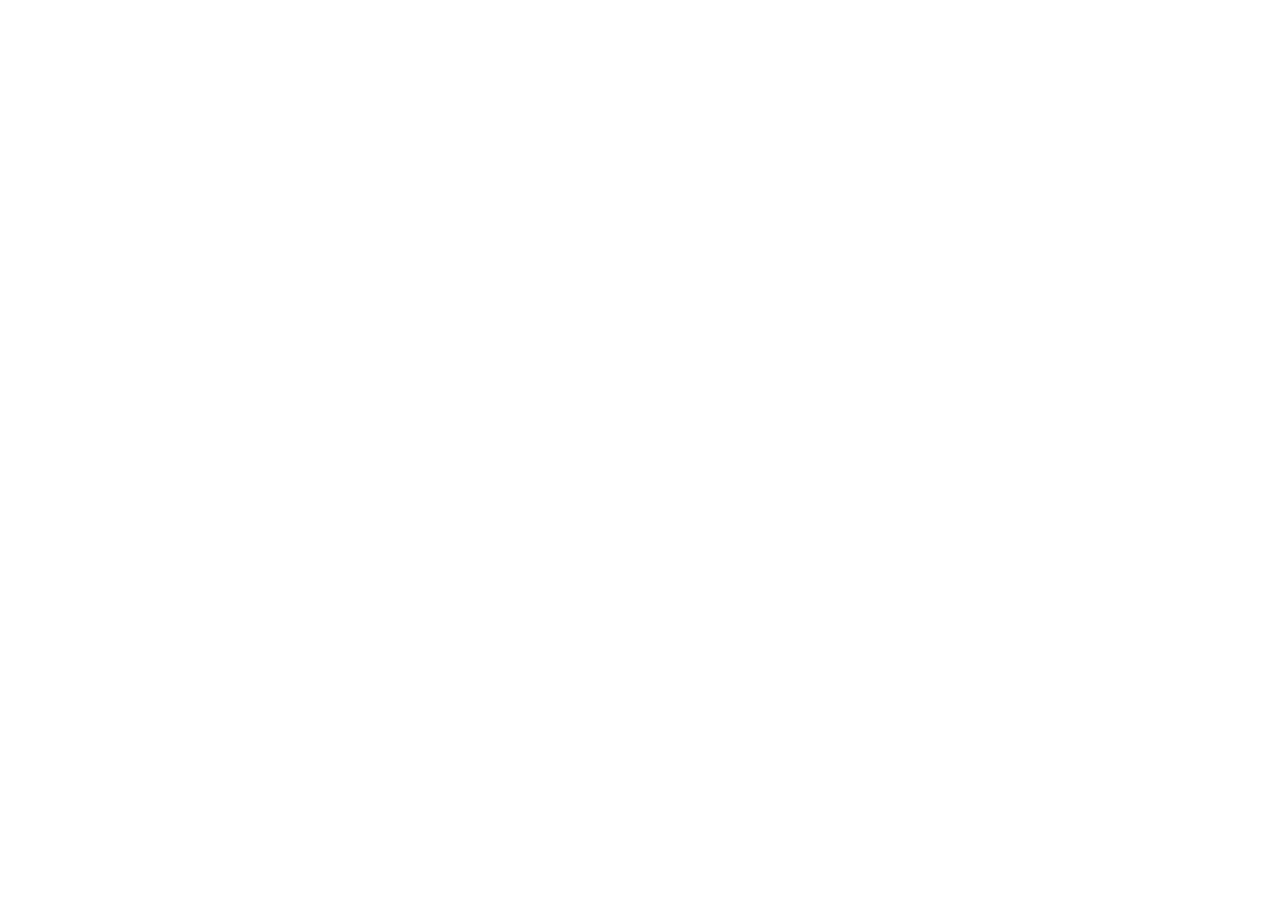
==== commit afd3bf84: "ส่งต่อ github.io เดิมไปที่อยู่ใหม่ cs-connect.pages.dev Co-Authored-By: Claude Opus 5.5 <noreply@ant" ====
--- a/index.html
+++ b/index.html
@@ -1,2973 +1,15 @@
-<!DOCTYPE html>
+<!doctype html>
 <html lang="th">
 <head>
-<meta charset="UTF-8">
-<meta name="viewport" content="width=device-width, initial-scale=1.0">
-<!-- Content-Security-Policy: ชั้นสุดท้ายที่ทำให้ "ต่อให้มีช่องโหว่จนแทรก
-     สคริปต์ได้ ก็ส่งข้อมูลออกไปไหนไม่ได้" -- script-src กันสคริปต์ที่ไม่ได้มาจาก
-     ไฟล์ของเราเอง (supabase-js ถูกเก็บไว้ใน vendor/ ด้วยเหตุนี้) และ connect-src
-     อนุญาตให้ยิงได้เฉพาะโปรเจกต์ Supabase ของเรา (API, Auth, Storage, Functions
-     อยู่โฮสต์เดียวกันหมด) img-src ต้องมีโฮสต์เดียวกันเพราะรูปแนบเปิดผ่าน signed URL
-     ของ Storage -- เปลี่ยนโปรเจกต์ต้องแก้ทั้งสองบรรทัดนี้ในทั้งสามหน้า
-     หมายเหตุ: frame-ancestors ใช้ผ่าน <meta> ไม่ได้ (ต้องเป็น HTTP header ซึ่ง
-     GitHub Pages ตั้งให้ไม่ได้) การกันการถูกฝังใน iframe จึงยังทำไม่ได้ที่นี่ -->
-<meta http-equiv="Content-Security-Policy" content="default-src 'none';
-        script-src 'self';
-        style-src 'self' 'unsafe-inline' https://fonts.googleapis.com;
-        font-src 'self' https://fonts.gstatic.com;
-        img-src 'self' data: https://zsctqxfdxxkssmqfkqdh.supabase.co;
-        connect-src https://zsctqxfdxxkssmqfkqdh.supabase.co;
-        form-action 'none';
-        base-uri 'none';
-        object-src 'none'">
+<meta charset="utf-8">
+<meta name="viewport" content="width=device-width, initial-scale=1">
+<meta http-equiv="Content-Security-Policy" content="default-src 'none'; script-src 'self'; base-uri 'none'; form-action 'none'">
 <meta name="referrer" content="no-referrer">
-<title>CS Connect</title>
-<link rel="preconnect" href="https://fonts.googleapis.com">
-<link href="https://fonts.googleapis.com/css2?family=Chakra+Petch:wght@400;500;600;700&family=Sarabun:wght@300;400;500;600;700&family=IBM+Plex+Mono:wght@400;500;600&display=swap" rel="stylesheet">
-<link rel="stylesheet" href="style.css?v=20260922u">
+<title>CS Connect ย้ายที่อยู่แล้ว</title>
+<script src="redirect.js"></script>
 </head>
 <body>
-
-<!-- ===== BOOT: shown until the first data load finishes ===== -->
-<div id="bootOverlay" class="boot-overlay">
-  <div class="boot-card">
-    <div class="brand-mark">CS</div>
-    <p class="boot-text">กำลังโหลดข้อมูล...</p>
-    <div id="bootError" class="boot-error" hidden>
-      <!-- ข้อความจริงจากข้อผิดพลาด เติมด้วย showBootError() ใน app.js -- เดิมเป็น
-           ข้อความ "เชื่อมต่อฐานข้อมูลไม่สำเร็จ" ตายตัว ซึ่งขึ้นผิดทุกครั้งที่ปัญหา
-           จริงไม่ใช่เน็ตหลุด (เช่นเซสชันหมดอายุ) ทำให้เข้าใจผิดว่าต้องเช็คเน็ต -->
-      <p id="bootErrorMessage">เชื่อมต่อฐานข้อมูลไม่สำเร็จ</p>
-      <p class="boot-error-hint">กรุณาลองใหม่อีกครั้ง หรือตรวจสอบการเชื่อมต่ออินเทอร์เน็ต</p>
-      <!-- เดิมเป็น onclick="location.reload()" ตรงนี้ ซึ่ง CSP script-src บล็อก
-           ทั้งหมด ปุ่มนี้จึงถูกผูก event ใน app.js แทน (ดู bootRetryBtn) -->
-      <button type="button" id="bootRetryBtn" class="btn btn-primary">ลองใหม่</button>
-    </div>
-  </div>
-</div>
-
-<!-- ===== AUTH: LOGIN ===== -->
-<section id="loginView" class="auth-view">
-  <div class="auth-card">
-    <div class="brand">
-      <div class="brand-mark">CS</div>
-      <h1>CS Connect</h1>
-      <p class="brand-sub">ระบบบริหารจัดการงานบริการและลูกค้าสัมพันธ์</p>
-    </div>
-
-    <form id="loginForm" class="auth-form" novalidate>
-      <div class="field">
-        <label for="loginEmail">อีเมล (Username)</label>
-        <input type="email" id="loginEmail" placeholder="name@pea.co.th" required autocomplete="username">
-      </div>
-      <div class="field">
-        <label for="loginPassword">รหัสผ่าน</label>
-        <input type="password" id="loginPassword" placeholder="รหัสผ่านของคุณ" required autocomplete="current-password">
-      </div>
-      <label class="checkbox-field">
-        <input type="checkbox" id="loginRemember">
-        <span>จำรหัสผ่าน</span>
-      </label>
-      <p id="loginError" class="form-error" hidden></p>
-      <button type="submit" class="btn btn-primary btn-block">เข้าสู่ระบบ</button>
-    </form>
-
-    <p class="auth-switch">ยังไม่มีบัญชี? <a href="#" id="goToRegister">สมัครสมาชิก</a></p>
-    <p class="auth-switch"><a href="track.html">ตรวจสอบสถานะคำร้อง</a></p>
-  </div>
-</section>
-
-<!-- ===== AUTH: REGISTER ===== -->
-<section id="registerView" class="auth-view" hidden>
-  <button type="button" id="registerBackBtn" class="btn btn-ghost btn-icon view-back-btn" aria-label="ย้อนกลับไปหน้าเข้าสู่ระบบ">
-    <svg viewBox="0 0 24 24" fill="none"><path d="M15 18l-6-6 6-6" stroke="currentColor" stroke-width="2" stroke-linecap="round" stroke-linejoin="round"/></svg>
-  </button>
-  <div class="auth-card">
-    <div class="brand">
-      <div class="brand-mark">CS</div>
-      <h1>สมัครสมาชิก</h1>
-      <p class="brand-sub">สร้างบัญชีเพื่อเริ่มใช้งาน CS Connect</p>
-    </div>
-
-    <form id="registerForm" class="auth-form" novalidate>
-      <div class="field">
-        <label for="regName">ชื่อ - นามสกุล</label>
-        <input type="text" id="regName" placeholder="ชื่อผู้ใช้งาน" required autocomplete="name" maxlength="200">
-      </div>
-      <div class="field">
-        <label for="regEmail">อีเมล (ใช้เป็น Username)</label>
-        <input type="email" id="regEmail" placeholder="name@pea.co.th" required autocomplete="username">
-      </div>
-      <div class="field">
-        <label for="regPosition">ตำแหน่ง</label>
-        <input type="text" id="regPosition" placeholder="ตำแหน่งงาน" required autocomplete="off" maxlength="150">
-      </div>
-      <div class="field">
-        <label for="regPassword">รหัสผ่าน</label>
-        <input type="password" id="regPassword" placeholder="อย่างน้อย 10 ตัวอักษร" required autocomplete="new-password">
-      </div>
-      <div class="field">
-        <label for="regPasswordConfirm">ยืนยันรหัสผ่าน</label>
-        <input type="password" id="regPasswordConfirm" placeholder="กรอกรหัสผ่านอีกครั้ง" required autocomplete="new-password">
-      </div>
-      <div class="field">
-        <label for="regCode">รหัสเชิญ</label>
-        <input type="text" id="regCode" placeholder="ขอรหัสจากผู้ดูแลระบบ" required autocomplete="off">
-        <p class="field-hint">เฉพาะเจ้าหน้าที่ที่ได้รับรหัสจากผู้ดูแลระบบเท่านั้นจึงสมัครได้</p>
-      </div>
-      <p id="registerError" class="form-error" hidden></p>
-      <p id="registerSuccess" class="form-success" hidden></p>
-      <button type="submit" class="btn btn-primary btn-block">สมัครสมาชิก</button>
-    </form>
-
-    <p class="auth-switch">มีบัญชีอยู่แล้ว? <a href="#" id="goToLogin">เข้าสู่ระบบ</a></p>
-  </div>
-</section>
-
-<!-- ===== ACCOUNT: เปลี่ยนรหัสผ่าน / ตั้งรหัสชั่วคราว ===== -->
-<section id="accountView" class="auth-view" hidden>
-  <!-- ซ่อนพร้อมกับลิงก์ "กลับหน้าแรก" ด้านล่าง เมื่อบัญชีถูกบังคับให้ตั้งรหัสใหม่
-       -- ไม่งั้นปุ่มนี้จะกลายเป็นทางออกที่ทำให้ด่านนั้นไม่มีความหมาย -->
-  <button type="button" id="accountBackBtn" class="btn btn-ghost btn-icon view-back-btn" aria-label="ย้อนกลับไปหน้าแรก">
-    <svg viewBox="0 0 24 24" fill="none"><path d="M15 18l-6-6 6-6" stroke="currentColor" stroke-width="2" stroke-linecap="round" stroke-linejoin="round"/></svg>
-  </button>
-  <div class="auth-card">
-    <div class="brand">
-      <div class="brand-mark">CS</div>
-      <h1>บัญชีของฉัน</h1>
-      <p class="brand-sub">เปลี่ยนรหัสผ่านที่ใช้เข้าสู่ระบบ</p>
-    </div>
-
-    <!-- ขึ้นเฉพาะบัญชีที่ยังใช้รหัสผ่านชั่วคราวอยู่ -- ด่านจริงอยู่ฝั่งเซิร์ฟเวอร์
-         (requirePasswordChanged_) ตรงนี้แค่บอกให้ผู้ใช้รู้ว่าทำไมไปไหนไม่ได้ -->
-    <p id="forcePasswordNotice" class="form-notice" hidden>
-      บัญชีนี้ใช้รหัสผ่านชั่วคราวที่ผู้ดูแลระบบตั้งให้
-      กรุณาตั้งรหัสผ่านใหม่ของคุณเองก่อน จึงจะเริ่มใช้งานระบบได้
-    </p>
-
-    <form id="changePasswordForm" class="auth-form" novalidate>
-      <div class="field">
-        <label for="currentPassword">รหัสผ่านปัจจุบัน</label>
-        <input type="password" id="currentPassword" placeholder="รหัสผ่านที่ใช้อยู่" required autocomplete="current-password">
-      </div>
-      <div class="field">
-        <label for="newPassword">รหัสผ่านใหม่</label>
-        <input type="password" id="newPassword" placeholder="อย่างน้อย 10 ตัวอักษร" required autocomplete="new-password">
-      </div>
-      <div class="field">
-        <label for="newPasswordConfirm">ยืนยันรหัสผ่านใหม่</label>
-        <input type="password" id="newPasswordConfirm" placeholder="กรอกรหัสผ่านใหม่อีกครั้ง" required autocomplete="new-password">
-      </div>
-      <p id="changePasswordError" class="form-error" hidden></p>
-      <p id="changePasswordSuccess" class="form-success" hidden></p>
-      <button type="submit" class="btn btn-primary btn-block">บันทึกรหัสผ่านใหม่</button>
-    </form>
-
-    <!-- ผู้ดูแลระบบเท่านั้น -- app.js เปิดให้เห็นตาม isAdmin
-         การกันสิทธิ์จริงอยู่ที่ require_admin ในฐานข้อมูล ไม่ใช่ที่ hidden นี้ -->
-    <div id="adminApplicantsSection" class="admin-panel" hidden>
-      <h2 class="admin-panel-title">ผู้สมัครรออนุมัติ</h2>
-      <p class="admin-panel-hint">
-        บัญชีที่สมัครด้วยรหัสเชิญแล้วจะยัง<strong>เข้าสู่ระบบไม่ได้</strong>จนกว่าจะอนุมัติที่นี่
-        ตรวจชื่อและตำแหน่งให้ตรงกับตัวบุคคลก่อนกดอนุมัติ
-      </p>
-      <p id="adminApplicantsEmpty" class="invite-status"></p>
-      <div id="adminApplicantsList" class="applicant-list"></div>
-      <p id="adminApplicantsError" class="form-error" hidden></p>
-      <p id="adminApplicantsResult" class="form-success" hidden></p>
-    </div>
-
-    <div id="adminRolesSection" class="admin-panel" hidden>
-      <h2 class="admin-panel-title">สิทธิ์หัวหน้างาน</h2>
-      <p class="admin-panel-hint">
-        หัวหน้างานคือคนที่ <strong>จ่ายงานขอขยายเขตฯ ให้พนักงานในแผนกได้</strong>
-        ผู้ดูแลระบบเป็นหัวหน้างานอยู่แล้วเสมอ จึงไม่ต้องตั้งซ้ำ
-        คนที่เพิ่งได้รับสิทธิ์ต้อง<strong>ออกจากระบบแล้วเข้าใหม่</strong> ปุ่มจ่ายงานจึงจะขึ้น
-      </p>
-
-      <p id="adminRolesCurrent" class="invite-status"></p>
-
-      <div class="field">
-        <label for="adminRoleUser">เลือกบัญชี</label>
-        <select id="adminRoleUser">
-          <option value="">-- เลือกบัญชี --</option>
-        </select>
-      </div>
-
-      <div class="batch-toolbar">
-        <button type="button" id="adminRoleGrantBtn" class="btn btn-primary">ตั้งเป็นหัวหน้างาน</button>
-        <button type="button" id="adminRoleRevokeBtn" class="btn btn-ghost btn-danger-ghost">ยกเลิกสิทธิ์หัวหน้างาน</button>
-      </div>
-
-      <p id="adminRolesError" class="form-error" hidden></p>
-      <p id="adminRolesResult" class="form-success" hidden></p>
-    </div>
-
-    <div id="adminInviteSection" class="admin-panel" hidden>
-      <h2 class="admin-panel-title">รหัสเชิญสำหรับสมัครสมาชิก</h2>
-      <p class="admin-panel-hint">
-        กดสร้างตอนที่กำลังจะบอกรหัสให้เจ้าตัวพิมพ์เลย
-        <strong>ใช้ได้ครั้งเดียว และหมดอายุใน 5 นาที</strong>
-        การสร้างรหัสใหม่จะยกเลิกรหัสเดิมทันที
-      </p>
-
-      <p id="inviteStatusLine" class="invite-status"></p>
-
-      <div id="inviteCodeBox" class="invite-code-box" hidden>
-        <p id="inviteCodeValue" class="invite-code-value"></p>
-        <p id="inviteCountdown" class="invite-countdown"></p>
-      </div>
-
-      <div class="batch-toolbar">
-        <button type="button" id="inviteCreateBtn" class="btn btn-primary">สร้างรหัสเชิญ</button>
-        <button type="button" id="inviteRevokeBtn" class="btn btn-ghost btn-danger-ghost" hidden>ยกเลิกรหัสนี้</button>
-      </div>
-
-      <p id="inviteError" class="form-error" hidden></p>
-    </div>
-
-    <div id="adminBackupSection" class="admin-panel" hidden>
-      <h2 class="admin-panel-title">สำรองข้อมูลทั้งระบบ</h2>
-      <p class="admin-panel-hint">
-        ดาวน์โหลดข้อมูลทุกแถวเป็นไฟล์ JSON หนึ่งไฟล์ (คำร้อง สมุดคุม บันทึกการเข้าถึง และรายชื่อผู้ใช้)
-        <strong>ไม่มีรหัสผ่านอยู่ในไฟล์</strong> ระบบตัดออกให้เสมอ
-        สำเนานอกระบบ -- Supabase free plan ไม่มีการสำรองข้อมูลอัตโนมัติ ควรดาวน์โหลดเก็บไว้เป็นระยะ
-      </p>
-      <button type="button" id="adminBackupBtn" class="btn btn-ghost btn-block">ดาวน์โหลดไฟล์สำรองข้อมูล</button>
-      <p id="adminBackupError" class="form-error" hidden></p>
-      <p id="adminBackupResult" class="form-success" hidden></p>
-    </div>
-
-    <div id="adminResetSection" class="admin-panel" hidden>
-      <h2 class="admin-panel-title">ตั้งรหัสผ่านชั่วคราว</h2>
-      <p class="admin-panel-hint">
-        ใช้เมื่อเจ้าหน้าที่ลืมรหัสผ่าน ระบบจะสุ่มรหัสให้และ<strong>แสดงเพียงครั้งเดียว</strong>
-        เจ้าตัวจะหลุดจากทุกอุปกรณ์ทันที และควรเปลี่ยนรหัสเองหลังเข้าระบบได้แล้ว
-      </p>
-      <form id="adminResetForm" class="auth-form" novalidate>
-        <div class="field">
-          <label for="resetEmail">อีเมลของผู้ใช้</label>
-          <input type="email" id="resetEmail" placeholder="name@pea.co.th" required autocomplete="off">
-        </div>
-        <p id="adminResetError" class="form-error" hidden></p>
-        <button type="submit" class="btn btn-ghost btn-danger-ghost btn-block">สุ่มรหัสผ่านชั่วคราว</button>
-      </form>
-
-      <div id="adminResetResult" class="temp-password" hidden>
-        <p class="temp-password-label">รหัสผ่านชั่วคราวของ <span id="tempPasswordEmail"></span></p>
-        <p id="tempPasswordValue" class="temp-password-value"></p>
-        <p class="temp-password-warn">
-          แสดงครั้งเดียวเท่านั้น — จดหรือแจ้งเจ้าตัวทันที ออกจากหน้านี้แล้วจะดูอีกไม่ได้
-          และระบบไม่ได้เก็บรหัสนี้ไว้ที่ไหนเลย
-        </p>
-      </div>
-    </div>
-
-    <p class="auth-switch" id="accountBackRow"><a href="#" id="accountBackLink">กลับหน้าแรก</a></p>
-  </div>
-</section>
-
-<!-- ===== HOME ===== -->
-<section id="homeView" class="app-view" hidden>
-  <header class="topbar">
-    <div class="topbar-brand">
-      <div class="brand-mark small">CS</div>
-      <span class="topbar-title">CS Connect</span>
-    </div>
-    <div class="topbar-user">
-      <span id="userGreeting" class="user-greeting"></span>
-      <button id="accountBtn" class="btn btn-ghost">บัญชีของฉัน</button>
-      <!-- ผู้ดูแลระบบเท่านั้น -- app.js เปิดให้เห็นตาม isAdmin ที่ได้จากตอนล็อกอิน
-           การกันสิทธิ์จริงอยู่ที่ require_admin ในฐานข้อมูล ไม่ใช่ที่ hidden นี้ -->
-      <button id="revokeAllBtn" class="btn btn-ghost btn-danger-ghost" hidden>ออกจากระบบทุกอุปกรณ์</button>
-      <button id="logoutBtn" class="btn btn-ghost">ออกจากระบบ</button>
-    </div>
-  </header>
-
-  <main class="home-main">
-    <div class="home-heading">
-      <h2>เลือกงานบริการที่ต้องการ</h2>
-      <p>กรุณาเลือกประเภทงานที่ต้องการดำเนินการ</p>
-    </div>
-
-    <div class="service-grid">
-      <button class="service-card" data-service="mywork">
-        <span class="service-icon" aria-hidden="true">
-          <svg viewBox="0 0 24 24" fill="none"><path d="M4 7h16v13H4z" stroke="currentColor" stroke-width="1.6" stroke-linejoin="round"/><path d="M9 7V5a2 2 0 0 1 2-2h2a2 2 0 0 1 2 2v2M8 12h8M8 16h5" stroke="currentColor" stroke-width="1.6" stroke-linecap="round"/></svg>
-        </span>
-        <span class="service-title">งานของฉัน</span>
-        <span class="service-desc">งานทั้งหมดที่อยู่ในมือของคุณจากทุกประเภทงาน ที่เดียวจบ พร้อมงานที่ค้างเกินกำหนด</span>
-      </button>
-
-      <button class="service-card" data-service="requests">
-        <span class="service-icon" aria-hidden="true">
-          <svg viewBox="0 0 24 24" fill="none"><path d="M13 2 3 14h7l-1 8 11-14h-7l1-6Z" stroke="currentColor" stroke-width="1.6" stroke-linejoin="round" stroke-linecap="round"/></svg>
-        </span>
-        <span class="service-title">งานรับคำร้อง</span>
-        <span class="service-desc">รับคำร้องได้ทุกประเภท พร้อมคุมคำร้องส่งแผนกสนับสนุน และแผนกบริหารรายได้ค่าไฟฟ้า</span>
-      </button>
-
-      <!-- งานขอใช้ไฟฟ้า/งานขยายเขตฯ -- คิวงานของช่างสองประเภท ใช้หน้า
-           extendWorkView ชุดเดียวกัน (ดู workKind ใน app.js) ส่วนคำร้องทั่วไป
-           กับขอเงินประกันคืนเป็นงานธุรการที่จบในหน้างานรับคำร้อง ไม่มีการ์ดแยก -->
-      <button class="service-card" data-service="power">
-        <span class="service-icon" aria-hidden="true">
-          <svg viewBox="0 0 24 24" fill="none"><path d="M9 3v5M15 3v5M6 8h12v3a6 6 0 0 1-12 0V8Z" stroke="currentColor" stroke-width="1.6" stroke-linejoin="round" stroke-linecap="round"/><path d="M12 17v4" stroke="currentColor" stroke-width="1.6" stroke-linecap="round"/></svg>
-        </span>
-        <span class="service-title">งานขอใช้ไฟฟ้า</span>
-        <span class="service-desc">คิวงานตรวจสอบระบบไฟฟ้าภายใน จ่ายงานและติดตามงานในมือ</span>
-      </button>
-
-      <button class="service-card" data-service="extend">
-        <span class="service-icon" aria-hidden="true">
-          <svg viewBox="0 0 24 24" fill="none"><path d="M4 20V10m0 10h16M4 20 12 4l8 16M9 20v-6h6v6" stroke="currentColor" stroke-width="1.6" stroke-linejoin="round" stroke-linecap="round"/></svg>
-        </span>
-        <span class="service-title">งานขยายเขตระบบจำหน่ายไฟฟ้า</span>
-        <span class="service-desc">คิวงานสำรวจของช่าง จ่ายงานและติดตามงานในมือ</span>
-      </button>
-
-      <button class="service-card" data-service="sideBusiness">
-        <span class="service-icon" aria-hidden="true">
-          <svg viewBox="0 0 24 24" fill="none"><rect x="3" y="7" width="18" height="13" rx="2" stroke="currentColor" stroke-width="1.6"/><path d="M8 7V5a2 2 0 0 1 2-2h4a2 2 0 0 1 2 2v2M3 12h18" stroke="currentColor" stroke-width="1.6" stroke-linecap="round" stroke-linejoin="round"/></svg>
-        </span>
-        <span class="service-title">งานธุรกิจเสริม</span>
-        <span class="service-desc">PEA Engineering Service — บริการตรวจสอบและบำรุงรักษาระบบไฟฟ้า</span>
-      </button>
-
-      <button class="service-card" data-service="solar">
-        <span class="service-icon" aria-hidden="true">
-          <svg viewBox="0 0 24 24" fill="none"><circle cx="12" cy="12" r="4" stroke="currentColor" stroke-width="1.6"/><path d="M12 2v2.5M12 19.5V22M22 12h-2.5M4.5 12H2M19.07 4.93l-1.77 1.77M6.7 17.3l-1.77 1.77M19.07 19.07l-1.77-1.77M6.7 6.7 4.93 4.93" stroke="currentColor" stroke-width="1.6" stroke-linecap="round"/></svg>
-        </span>
-        <span class="service-title">Solar</span>
-        <span class="service-desc">คำร้องเกี่ยวกับระบบผลิตไฟฟ้าพลังงานแสงอาทิตย์</span>
-      </button>
-
-      <button class="service-card" data-service="voc">
-        <span class="service-icon" aria-hidden="true">
-          <svg viewBox="0 0 24 24" fill="none"><path d="M20 12a8 8 0 1 0-3.2 6.4L21 20l-1.2-3.6A7.9 7.9 0 0 0 20 12Z" stroke="currentColor" stroke-width="1.6" stroke-linejoin="round"/><path d="M9 10h6M9 14h4" stroke="currentColor" stroke-width="1.6" stroke-linecap="round"/></svg>
-        </span>
-        <span class="service-title">ระบบรับฟังเสียงของลูกค้า (PEA-VOC)</span>
-        <span class="service-desc">รับเรื่องร้องเรียน ข้อเสนอแนะ และคำชมจากลูกค้า พร้อมติดตามการแก้ไข</span>
-      </button>
-
-      <!-- ลิงก์ออกไปยัง Google Sheet ของแผนก ไม่มีข้อมูลของตัวเองในระบบนี้เลย --
-           ใช้ #serviceView เดิมเป็นหน้ากลาง (ดู SERVICES ใน app.js) -->
-      <button class="service-card" data-service="kpi">
-        <span class="service-icon" aria-hidden="true">
-          <svg viewBox="0 0 24 24" fill="none"><path d="M4 20V10m6 10V4m6 16v-7m6 7V13" stroke="currentColor" stroke-width="1.6" stroke-linecap="round" stroke-linejoin="round"/></svg>
-        </span>
-        <span class="service-title">KPI แผนกบริการและลูกค้าสัมพันธ์</span>
-        <span class="service-desc">ตัวชี้วัดผลการดำเนินงานของแผนก (Google Sheet)</span>
-      </button>
-    </div>
-  </main>
-</section>
-
-<!-- ===== REQUESTS WORKSPACE ===== -->
-<!-- ===== งานของฉัน =====
-     รวมงานจากทุกที่ในระบบที่ "เป็นของคนนี้" มาไว้หน้าเดียว -- คำร้องที่ถูกจ่ายงาน
-     ให้ (assigneeEmail), เรื่อง VOC ที่รับผิดชอบ, ลูกค้า CRM ที่ดูแล, ใบเสนอราคา
-     ที่ทำค้างไว้ เจ้าหน้าที่จึงไม่ต้องไล่เปิดทีละโมดูลเพื่อดูว่าตัวเองมีงานอะไรบ้าง
-     แถบ "Work Load ทีม" เห็นเฉพาะหัวหน้า -- ดูรายละเอียดเรื่องสิทธิ์ที่ openMyWorkView() -->
-<section id="myWorkView" class="app-view" hidden>
-  <header class="topbar">
-    <div class="topbar-brand">
-      <button id="myWorkBackBtn" class="btn btn-ghost btn-icon" aria-label="ย้อนกลับ">
-        <svg viewBox="0 0 24 24" fill="none"><path d="M15 18l-6-6 6-6" stroke="currentColor" stroke-width="2" stroke-linecap="round" stroke-linejoin="round"/></svg>
-      </button>
-      <span class="topbar-title">งานของฉัน</span>
-    </div>
-    <div class="topbar-user">
-      <span id="userGreeting8" class="user-greeting"></span>
-      <button id="logoutBtn8" class="btn btn-ghost">ออกจากระบบ</button>
-    </div>
-  </header>
-
-  <div class="requests-layout">
-    <nav class="requests-sidebar">
-      <button type="button" class="requests-nav-item active" data-mywork-pane="overview">
-        <svg viewBox="0 0 24 24" fill="none"><path d="M4 13h6V4H4zM14 20h6v-9h-6zM4 20h6v-4H4zM14 8h6V4h-6z" stroke="currentColor" stroke-width="1.6" stroke-linejoin="round"/></svg>
-        ภาพรวม
-      </button>
-      <button type="button" class="requests-nav-item" data-mywork-pane="jobs">
-        <svg viewBox="0 0 24 24" fill="none"><path d="M4 6h16M4 12h16M4 18h10" stroke="currentColor" stroke-width="1.6" stroke-linecap="round"/></svg>
-        งานในมือ
-        <span class="nav-badge" data-mywork-badge="jobs" hidden>0</span>
-      </button>
-      <button type="button" class="requests-nav-item" data-mywork-pane="recent">
-        <svg viewBox="0 0 24 24" fill="none"><circle cx="12" cy="12" r="9" stroke="currentColor" stroke-width="1.6"/><path d="M12 7v5l3.5 2" stroke="currentColor" stroke-width="1.6" stroke-linecap="round"/></svg>
-        ที่ฉันเพิ่งแตะ
-      </button>
-      <button type="button" class="requests-nav-item" data-mywork-pane="team" hidden>
-        <svg viewBox="0 0 24 24" fill="none"><circle cx="9" cy="8" r="3.2" stroke="currentColor" stroke-width="1.6"/><path d="M3.5 19c0-3 2.5-4.8 5.5-4.8s5.5 1.8 5.5 4.8" stroke="currentColor" stroke-width="1.6" stroke-linecap="round"/><path d="M16 5.5a3 3 0 0 1 0 5.6M17.5 14.4c2 .6 3.5 2.2 3.5 4.6" stroke="currentColor" stroke-width="1.6" stroke-linecap="round"/></svg>
-        Work Load ทีม
-      </button>
-    </nav>
-
-    <main class="requests-content">
-      <div class="requests-content-heading">
-        <div class="requests-content-heading-row">
-          <div>
-            <h2 id="myWorkTitle">ภาพรวมงานของฉัน</h2>
-            <p id="myWorkCount" class="requests-count"></p>
-          </div>
-          <div class="requests-heading-actions">
-            <label class="quo-bar-field">
-              <span>ถือว่าค้างเมื่อไม่คืบหน้าเกิน</span>
-              <select id="myWorkStaleDays">
-                <option value="7">7 วัน</option>
-                <option value="14" selected>14 วัน</option>
-                <option value="30">30 วัน</option>
-                <option value="60">60 วัน</option>
-              </select>
-            </label>
-          </div>
-        </div>
-      </div>
-      <p id="myWorkError" class="form-error" hidden></p>
-
-      <!-- ① ภาพรวม -->
-      <div id="myWorkOverview" data-mywork-mode="overview">
-        <div id="myWorkAttention" class="mywork-attention"></div>
-        <div id="myWorkTiles" class="mywork-tiles"></div>
-        <div id="myWorkQueue" class="mywork-queue"></div>
-      </div>
-
-      <!-- ② งานในมือ แยกตามประเภทแล้วแยกตามสถานะ -->
-      <div id="myWorkJobs" data-mywork-mode="jobs" hidden></div>
-
-      <!-- ③ ที่ฉันเพิ่งแตะ -->
-      <div id="myWorkRecent" data-mywork-mode="recent" hidden></div>
-
-      <!-- ④ Work Load ทีม (หัวหน้าเท่านั้น) -->
-      <div id="myWorkTeam" data-mywork-mode="team" hidden></div>
-    </main>
-  </div>
-</section>
-
-<section id="requestsView" class="app-view" hidden>
-  <header class="topbar">
-    <div class="topbar-brand">
-      <button id="requestsBackBtn" class="btn btn-ghost btn-icon" aria-label="ย้อนกลับ">
-        <svg viewBox="0 0 24 24" fill="none"><path d="M15 18l-6-6 6-6" stroke="currentColor" stroke-width="2" stroke-linecap="round" stroke-linejoin="round"/></svg>
-      </button>
-      <!-- เปลี่ยนตามว่าเปิดมาจากการ์ดไหน: งานรับคำร้อง / งานขอใช้ไฟฟ้า /
-           งานขยายเขตฯ (ดู applyRequestsMode ใน app.js) -->
-      <span id="requestsTopbarTitle" class="topbar-title">งานรับคำร้อง</span>
-    </div>
-    <div class="topbar-user">
-      <span id="userGreeting3" class="user-greeting"></span>
-      <button id="logoutBtn3" class="btn btn-ghost">ออกจากระบบ</button>
-    </div>
-  </header>
-
-  <div class="requests-layout">
-    <nav class="requests-sidebar">
-      <button class="requests-nav-item" data-filter="power">
-        <svg viewBox="0 0 24 24" fill="none"><path d="M13 2 3 14h7l-1 8 11-14h-7l1-6Z" stroke="currentColor" stroke-width="1.6" stroke-linejoin="round" stroke-linecap="round"/></svg>
-        ขอใช้ไฟฟ้า
-      </button>
-      <button class="requests-nav-item" data-filter="deposit">
-        <svg viewBox="0 0 24 24" fill="none"><circle cx="12" cy="12" r="9" stroke="currentColor" stroke-width="1.6"/><path d="M12 7v10M9.5 9.3c0-1.3 1.1-2.3 2.5-2.3s2.5 1 2.5 2.1c0 1.5-1.8 1.8-2.5 2-1 .3-2.5.9-2.5 2.4s1.1 2.5 2.5 2.5 2.5-.6 2.5-1.9" stroke="currentColor" stroke-width="1.6" stroke-linecap="round"/></svg>
-        ขอเงินประกันคืน
-      </button>
-      <button class="requests-nav-item" data-filter="general">
-        <svg viewBox="0 0 24 24" fill="none"><path d="M7 3h8l4 4v14H7V3Z" stroke="currentColor" stroke-width="1.6" stroke-linejoin="round"/><path d="M15 3v4h4M9 12h6M9 16h6" stroke="currentColor" stroke-width="1.6" stroke-linecap="round"/></svg>
-        คำร้องทั่วไป
-      </button>
-      <button class="requests-nav-item" data-filter="extend">
-        <svg viewBox="0 0 24 24" fill="none"><path d="M4 20V10m0 10h16M4 20 12 4l8 16M9 20v-6h6v6" stroke="currentColor" stroke-width="1.6" stroke-linejoin="round" stroke-linecap="round"/></svg>
-        ขอขยายเขตฯ
-      </button>
-      <!-- สี่แท็บล่างนี้เป็น derived tab -- ไม่ใช่ประเภทคำร้องของตัวเอง แต่กรอง
-           คำร้องที่มีอยู่แล้วจาก requestsCache ด้วย jobStatus (ดู isPaymentNotice /
-           isMeterDispatch / isGeneralDispatch / isRevenueDispatch ใน app.js)
-           คำร้องจึงเข้า-ออกแท็บพวกนี้เองเมื่อเจ้าหน้าที่เปลี่ยนสถานะ ไม่มีขั้นตอน
-           "ย้าย" ที่ไหน -->
-      <button class="requests-nav-item" data-filter="payment">
-        <svg viewBox="0 0 24 24" fill="none"><path d="M12 3a5 5 0 0 0-5 5v3.2c0 .6-.2 1.2-.6 1.7L5 15h14l-1.4-2.1c-.4-.5-.6-1.1-.6-1.7V8a5 5 0 0 0-5-5Z" stroke="currentColor" stroke-width="1.6" stroke-linejoin="round"/><path d="M9.5 18a2.5 2.5 0 0 0 5 0" stroke="currentColor" stroke-width="1.6" stroke-linecap="round"/></svg>
-        แจ้งเตือนการรับชำระเงิน
-        <span class="nav-badge" data-badge-for="payment" hidden></span>
-      </button>
-      <button class="requests-nav-item" data-filter="meter">
-        <svg viewBox="0 0 24 24" fill="none"><path d="M4 18a8 8 0 1 1 16 0" stroke="currentColor" stroke-width="1.6" stroke-linecap="round"/><path d="M12 18l4.5-5.5" stroke="currentColor" stroke-width="1.6" stroke-linecap="round"/><circle cx="12" cy="18" r="1.3" fill="currentColor"/></svg>
-        คุมคำร้องมิเตอร์
-        <span class="nav-badge" data-badge-for="meter" hidden></span>
-      </button>
-      <button class="requests-nav-item" data-filter="generalDispatch">
-        <svg viewBox="0 0 24 24" fill="none"><path d="M3 12h13M11 6l6 6-6 6" stroke="currentColor" stroke-width="1.6" stroke-linecap="round" stroke-linejoin="round"/><path d="M14 5h6v14h-6" stroke="currentColor" stroke-width="1.6" stroke-linecap="round" stroke-linejoin="round"/></svg>
-        คุมคำร้องทั่วไป
-        <span class="nav-badge" data-badge-for="generalDispatch" hidden></span>
-      </button>
-      <button class="requests-nav-item" data-filter="revenueDispatch">
-        <svg viewBox="0 0 24 24" fill="none"><path d="M3 12h13M11 6l6 6-6 6" stroke="currentColor" stroke-width="1.6" stroke-linecap="round" stroke-linejoin="round"/><path d="M14 5h6v14h-6" stroke="currentColor" stroke-width="1.6" stroke-linecap="round" stroke-linejoin="round"/></svg>
-        คุมคำร้องขอรับเงินประกันคืน
-        <span class="nav-badge" data-badge-for="revenueDispatch" hidden></span>
-      </button>
-
-      <!-- เมนูของหน้างานขอใช้ไฟฟ้า/งานขยายเขตฯ -- หน้าเดียวกับงานรับคำร้อง แต่
-           ซ่อนเมนูของงานรับคำร้องทั้งหมดแล้วโชว์ชุดนี้แทน (ดู applyRequestsMode)
-           "คำร้องในมือแต่ละคน" เฉพาะหัวหน้างาน/ผู้ดูแลระบบ -->
-      <button type="button" class="requests-nav-item" data-work-view="list" hidden>
-        <svg viewBox="0 0 24 24" fill="none"><path d="M8 6h12M8 12h12M8 18h12M4 6h.01M4 12h.01M4 18h.01" stroke="currentColor" stroke-width="1.8" stroke-linecap="round"/></svg>
-        รายการคำร้อง
-      </button>
-      <button type="button" class="requests-nav-item" data-work-view="people" hidden>
-        <svg viewBox="0 0 24 24" fill="none"><circle cx="9" cy="8" r="3.2" stroke="currentColor" stroke-width="1.6"/><path d="M3 20c0-3.3 2.7-6 6-6s6 2.7 6 6" stroke="currentColor" stroke-width="1.6" stroke-linecap="round"/><path d="M16 5.2a3 3 0 0 1 0 5.6M18 14.3c1.8.8 3 2.7 3 4.7" stroke="currentColor" stroke-width="1.6" stroke-linecap="round"/></svg>
-        คำร้องในมือแต่ละคน
-      </button>
-    </nav>
-
-    <main class="requests-content">
-      <!-- list mode -->
-      <div id="requestsListMode">
-        <div class="requests-content-heading">
-          <div class="requests-content-heading-row">
-            <div>
-              <h2 id="requestsListTitle">คำร้องทั้งหมด</h2>
-              <p id="requestsListCount" class="requests-count"></p>
-            </div>
-            <div class="requests-heading-actions">
-              <button type="button" id="requestsAddBtn" class="btn btn-primary">+ เพิ่มคำร้อง</button>
-              <button type="button" id="requestsAddBatchBtn" class="btn btn-primary">+ เพิ่มหลายคำร้อง</button>
-              <!-- กรองเหลือเฉพาะงานที่จ่ายให้คนที่ล็อกอินอยู่ -- โผล่เฉพาะแท็บที่มี
-                   การจ่ายงานจริง (ขอใช้ไฟฟ้า/ขอขยายเขตฯ ดู WORK_KIND_ASSIGNABLE)
-                   เพราะแท็บอื่นไม่มีใครถูกจ่ายงาน ปุ่มจะกรองเหลือศูนย์ตลอด -->
-              <button type="button" id="requestsMineBtn" class="btn btn-ghost" aria-pressed="false" hidden>งานของฉัน</button>
-              <!-- เลือกทั้งหมด = ทุกใบที่เห็นอยู่ในรายการตอนนี้ (หลังค้นหา/กรองวันที่)
-                   ใช้ได้ในแท็บคุมคำร้องทั้งสาม และตอนหัวหน้าจ่ายงานในหน้างาน -->
-              <button type="button" id="requestsSelectAllBtn" class="btn btn-ghost" hidden>เลือกทั้งหมด</button>
-              <button type="button" id="requestsSelectClearBtn" class="btn btn-ghost" hidden>ล้างค่าการเลือก</button>
-              <!-- เลือกด้วย checkbox บนการ์ด -> เปิดเอกสารแก้ไขได้ -> ยืนยัน ->
-                   เปลี่ยนสถานะ+เก็บสมุด+พิมพ์ (ดู openGeneralDispatchPrint /
-                   openRevenueDispatchPrint ใน app.js) โผล่เฉพาะแท็บของตัวเอง -->
-              <button type="button" id="meterPrintBtn" class="btn btn-primary" hidden disabled>พิมพ์สมุดคุมส่งแผนกมิเตอร์</button>
-              <button type="button" id="generalPrintBtn" class="btn btn-primary" hidden disabled>พิมพ์สมุดคุมคำร้องทั่วไป</button>
-              <button type="button" id="revenuePrintBtn" class="btn btn-primary" hidden disabled>พิมพ์สมุดคุมส่ง ผบร.</button>
-            </div>
-          </div>
-
-          <!-- สามแท็บคุมคำร้องเท่านั้นที่มีสองโหมด: งานที่ยังต้องส่ง กับสมุดที่
-               พิมพ์ไปแล้ว -- ซ่อนไว้กับทุกแท็บอื่น -->
-          <div class="requests-modes" id="meterModes" hidden>
-            <button type="button" class="requests-mode-btn active" data-meter-mode="pending">รอส่ง</button>
-            <button type="button" class="requests-mode-btn" data-meter-mode="history">ประวัติการส่ง</button>
-          </div>
-          <div class="requests-modes" id="generalModes" hidden>
-            <button type="button" class="requests-mode-btn active" data-general-mode="pending">รอส่ง</button>
-            <button type="button" class="requests-mode-btn" data-general-mode="history">ประวัติการส่ง</button>
-          </div>
-          <div class="requests-modes" id="revenueModes" hidden>
-            <button type="button" class="requests-mode-btn active" data-revenue-mode="pending">รอส่ง</button>
-            <button type="button" class="requests-mode-btn" data-revenue-mode="history">ประวัติการส่ง</button>
-          </div>
-
-          <div class="requests-search">
-            <input type="search" id="requestsSearchInput" placeholder="ค้นหาด้วยเลขที่คำร้อง, ชื่อลูกค้า, เบอร์โทร, บ้านเลขที่, เลขที่โฉนด...">
-            <!-- เรียงตามวันที่รับคำร้อง แล้วตัดสินด้วยเลขที่คำร้องเมื่อวันที่ตรงกัน
-                 ดีฟอลต์ใหม่-เก่า (aria-pressed บอกทิศทางปัจจุบันไว้ด้วยสำหรับ screen reader) -->
-            <button type="button" id="requestsSortBtn" class="requests-sort-btn" aria-pressed="false">
-              <span id="requestsSortIcon" class="requests-sort-icon" aria-hidden="true">↓</span>
-              <span id="requestsSortLabel">ใหม่ → เก่า</span>
-            </button>
-          </div>
-
-          <!-- กรองด้วยช่วงวันที่รับคำร้อง -- ชุดเดียวกับในหน้างานขอใช้ไฟฟ้า/
-               งานขยายเขตฯ (ดู .requests-date-filter ใน style.css) ใช้ดูปริมาณ
-               คำร้องที่เข้ามาต่อช่วงเวลา เลข "ทั้งหมด N รายการ" จะสะท้อนตามช่วง
-               ที่กรองไว้ทันที ว่างทั้งคู่ = ไม่กรอง -->
-          <div class="requests-date-filter">
-            <label for="requestsDateFrom">รับคำร้องตั้งแต่</label>
-            <input type="date" id="requestsDateFrom">
-            <label for="requestsDateTo">ถึงวันที่</label>
-            <input type="date" id="requestsDateTo">
-            <button type="button" id="requestsDateClearBtn" class="btn btn-ghost">ล้างตัวกรองวันที่</button>
-          </div>
-
-          <!-- กล่องสรุป: จำนวนคำร้องแยกตามสถานะ และเมื่อเลือกช่วงวันที่ไว้จะมี
-               Input (รับเข้าในช่วง) / Output (ถูกเปลี่ยนสถานะออกจากสถานะตั้งต้น
-               ในช่วง) ด้วย -- วาดจาก app.js ทั้งก้อน ดู renderRequestsSummary -->
-          <div id="requestsSummary" class="requests-summary" hidden></div>
-        </div>
-        <div id="requestsList" class="request-list"></div>
-      </div>
-
-      <!-- add-form mode -->
-      <div id="requestsFormMode" hidden>
-        <div class="requests-content-heading">
-          <!-- อยู่เหนือหัวข้อและชิดซ้าย ตรงกับปุ่มย้อนกลับของหน้าอื่น ๆ
-               พาไปที่ "รายการคำร้อง" ไม่ใช่หน้าแรก เพราะย้อนกลับควรถอยทีละขั้น -->
-          <button type="button" id="requestFormBackBtn" class="btn btn-ghost form-back-btn">
-            ← กลับไปรายการคำร้อง
-          </button>
-          <h2 id="requestFormTitle">เพิ่มคำร้อง</h2>
-          <p id="requestFormSubtitle">กรอกรายละเอียดคำร้องใหม่</p>
-        </div>
-        <div class="form-layout">
-          <div class="form-main">
-        <form id="requestForm" class="auth-form request-form" novalidate>
-          <div class="field">
-            <label for="reqTrackingNumber">เลขที่คำร้อง (ระบบ)</label>
-            <input type="text" id="reqTrackingNumber" readonly>
-          </div>
-          <div class="field-row">
-            <div class="field" id="reqNumberField">
-              <label for="reqNumber">เลขที่คำร้อง</label>
-              <input type="text" id="reqNumber" placeholder="เลขที่คำร้อง" required autocomplete="off">
-            </div>
-            <div class="field">
-              <label for="reqDate">วันที่รับคำร้อง</label>
-              <input type="date" id="reqDate" required>
-            </div>
-          </div>
-          <div class="field-row">
-            <div class="field">
-              <label for="reqBP">BP</label>
-              <input type="text" id="reqBP" placeholder="BP (ถ้ามี)" autocomplete="off">
-            </div>
-            <div class="field">
-              <label for="reqCA">CA</label>
-              <input type="text" id="reqCA" placeholder="CA (ถ้ามี)" autocomplete="off">
-            </div>
-          </div>
-          <div class="field">
-            <label for="reqCustomerName">ชื่อลูกค้า</label>
-            <input type="text" id="reqCustomerName" placeholder="ชื่อ - นามสกุลลูกค้า" required autocomplete="off">
-          </div>
-          <div class="field-row">
-            <div class="field">
-              <label for="reqPhonePrimary">เบอร์โทรศัพท์ (หลัก)</label>
-              <div class="field-input-row">
-                <input type="tel" id="reqPhonePrimary" placeholder="เบอร์โทรศัพท์หลัก" required autocomplete="off">
-                <a href="#" id="reqPhonePrimaryCallBtn" class="btn btn-ghost btn-icon" aria-label="โทรออก" hidden>
-                  <svg viewBox="0 0 24 24" fill="none"><path d="M6.6 10.8c1.4 2.8 3.8 5.2 6.6 6.6l2.2-2.2c.3-.3.7-.4 1-.2 1.1.4 2.3.6 3.6.6.6 0 1 .4 1 1V20c0 .6-.4 1-1 1C10.9 21 3 13.1 3 3.9c0-.6.4-1 1-1h3.4c.6 0 1 .4 1 1 0 1.3.2 2.5.6 3.6.1.4 0 .8-.2 1L6.6 10.8Z" stroke="currentColor" stroke-width="1.6" stroke-linejoin="round"/></svg>
-                </a>
-              </div>
-            </div>
-            <div class="field">
-              <label for="reqPhoneSecondary">เบอร์โทรศัพท์ (รอง)</label>
-              <div class="field-input-row">
-                <input type="tel" id="reqPhoneSecondary" placeholder="เบอร์โทรศัพท์รอง (ถ้ามี)" autocomplete="off">
-                <a href="#" id="reqPhoneSecondaryCallBtn" class="btn btn-ghost btn-icon" aria-label="โทรออก" hidden>
-                  <svg viewBox="0 0 24 24" fill="none"><path d="M6.6 10.8c1.4 2.8 3.8 5.2 6.6 6.6l2.2-2.2c.3-.3.7-.4 1-.2 1.1.4 2.3.6 3.6.6.6 0 1 .4 1 1V20c0 .6-.4 1-1 1C10.9 21 3 13.1 3 3.9c0-.6.4-1 1-1h3.4c.6 0 1 .4 1 1 0 1.3.2 2.5.6 3.6.1.4 0 .8-.2 1L6.6 10.8Z" stroke="currentColor" stroke-width="1.6" stroke-linejoin="round"/></svg>
-                </a>
-              </div>
-            </div>
-          </div>
-          <div class="field-section">
-            <p class="field-section-label">สถานที่ขอใช้ไฟฟ้า</p>
-
-            <div class="field-row">
-              <div class="field">
-                <label for="reqDeed">โฉนด</label>
-                <input type="text" id="reqDeed" placeholder="เลขที่โฉนด (ถ้ามี)" autocomplete="off">
-              </div>
-              <div class="field">
-                <label for="reqHouseNo">บ้านเลขที่</label>
-                <input type="text" id="reqHouseNo" placeholder="บ้านเลขที่ (ถ้ามี)" autocomplete="off">
-              </div>
-            </div>
-
-            <div class="field-row">
-              <div class="field">
-                <label for="reqVillage">หมู่บ้าน</label>
-                <input type="text" id="reqVillage" placeholder="ชื่อหมู่บ้าน (ถ้ามี)" autocomplete="off">
-              </div>
-              <div class="field">
-                <label for="reqMoo">หมู่</label>
-                <input type="text" id="reqMoo" placeholder="หมู่ที่ (ถ้ามี)" inputmode="numeric" autocomplete="off">
-              </div>
-            </div>
-
-            <div class="field-row">
-              <div class="field">
-                <label for="reqSubdistrict">ตำบล</label>
-                <select id="reqSubdistrict" required disabled>
-                  <option value="">-- เลือกอำเภอก่อน --</option>
-                </select>
-              </div>
-              <div class="field">
-                <label for="reqDistrict">อำเภอ</label>
-                <select id="reqDistrict" required>
-                  <option value="">-- เลือกอำเภอ --</option>
-                  <option value="hangdong">อำเภอหางดง</option>
-                  <option value="sanpatong">อำเภอสันป่าตอง</option>
-                  <option value="mueangchiangmai">อำเภอเมืองเชียงใหม่</option>
-                </select>
-              </div>
-            </div>
-
-            <div class="field-row">
-              <div class="field">
-                <label for="reqProvince">จังหวัด</label>
-                <select id="reqProvince" required>
-                  <option value="เชียงใหม่">เชียงใหม่</option>
-                </select>
-              </div>
-              <div class="field">
-                <label for="reqZipcode">รหัสไปรษณีย์</label>
-                <input type="text" id="reqZipcode" placeholder="เลือกตำบลเพื่อกรอกอัตโนมัติ" readonly>
-              </div>
-            </div>
-
-            <!-- ไม่บังคับกรอก -- ไม่มี Google Maps API key ให้คลิกเลือกตำแหน่ง
-                 ในหน้านี้โดยตรง ปุ่ม "เปิด Google Maps" จึงพาไปหาตำแหน่งบน
-                 Google Maps จริงแทน คัดลอกพิกัดจากที่นั่นแล้ววางกลับมาได้เลย -->
-            <div class="field">
-              <label for="reqCoord">พิกัด (ละติจูด, ลองจิจูด)</label>
-              <input type="text" id="reqCoord" class="coord-input" placeholder="18.788300, 98.985300" inputmode="decimal" autocomplete="off">
-            </div>
-            <div class="field">
-              <p class="field-hint">วางพิกัดจาก Google Maps ได้ทั้งบรรทัด (คลิกขวาที่จุดบนแผนที่ &rarr; คัดลอกพิกัด) &mdash; ไม่บังคับกรอก จะใส่ทีหลังก็ได้</p>
-              <div class="batch-toolbar">
-                <a href="https://www.google.com/maps" target="_blank" rel="noopener" id="reqMapBtn" class="btn btn-ghost">เปิด Google Maps เพื่อหาตำแหน่ง</a>
-                <a href="#" target="_blank" rel="noopener" id="reqNavBtn" class="btn btn-ghost" hidden>นำทาง</a>
-              </div>
-            </div>
-          </div>
-          <div class="field" id="reqPurposeField">
-            <label for="reqPurpose">ความประสงค์</label>
-            <select id="reqPurpose">
-              <option value="">-- เลือกความประสงค์ --</option>
-              <option value="ขอติดตั้งมิเตอร์ใหม่">ขอติดตั้งมิเตอร์ใหม่</option>
-              <option value="ขอใช้ไฟฟ้าชั่วคราว">ขอใช้ไฟฟ้าชั่วคราว</option>
-              <option value="ขอใช้ไฟฟ้าสาธารณะ">ขอใช้ไฟฟ้าสาธารณะ</option>
-              <option value="ขอต่อกลับการใช้ไฟฟ้า">ขอต่อกลับการใช้ไฟฟ้า</option>
-              <option value="ขอยกเลิกการใช้ไฟฟ้า">ขอยกเลิกการใช้ไฟฟ้า</option>
-              <option value="ขอย้ายจุดติดตั้งมิเตอร์">ขอย้ายจุดติดตั้งมิเตอร์</option>
-              <option value="ขอเพิ่มขนาดมิเตอร์">ขอเพิ่มขนาดมิเตอร์</option>
-              <option value="ขอลดขนาดมิเตอร์">ขอลดขนาดมิเตอร์</option>
-              <option value="ขอโอนเปลี่ยนชื่อ">ขอโอนเปลี่ยนชื่อ</option>
-              <option value="ขอโอนเปลี่ยนชื่อ + ย้ายจุดติดตั้งมิเตอร์">ขอโอนเปลี่ยนชื่อ + ย้ายจุดติดตั้งมิเตอร์</option>
-              <option value="ขอโอนเปลี่ยนชื่อ + เพิ่มขนาดมิเตอร์">ขอโอนเปลี่ยนชื่อ + เพิ่มขนาดมิเตอร์</option>
-              <option value="ขอโอนเปลี่ยนชื่อ + เปลี่ยนประเภทการใช้ไฟฟ้า">ขอโอนเปลี่ยนชื่อ + เปลี่ยนประเภทการใช้ไฟฟ้า</option>
-              <option value="ขอเปลี่ยนประเภทมิเตอร์ (TOU)">ขอเปลี่ยนประเภทมิเตอร์ (TOU)</option>
-              <option value="ขอเปลี่ยนประเภทการใช้ไฟฟ้า">ขอเปลี่ยนประเภทการใช้ไฟฟ้า</option>
-              <option value="ขอตัดฝากมิเตอร์โดยไม่ใช้ไฟฟ้า">ขอตัดฝากมิเตอร์โดยไม่ใช้ไฟฟ้า</option>
-              <option value="ขอตัดฝากมิเตอร์ใช้เพื่อแสงสว่าง ไม่ลด CT">ขอตัดฝากมิเตอร์ใช้เพื่อแสงสว่าง ไม่ลด CT</option>
-              <option value="ขอตัดฝากมิเตอร์ใช้เพื่อแสงสว่าง ลด CT">ขอตัดฝากมิเตอร์ใช้เพื่อแสงสว่าง ลด CT</option>
-              <option value="ขอใช้ไฟฟ้าสถานีอัดประจุไฟฟ้า">ขอใช้ไฟฟ้าสถานีอัดประจุไฟฟ้า</option>
-              <option value="ขอใช้ไฟสถานี EV Low Priority">ขอใช้ไฟสถานี EV Low Priority</option>
-              <option value="ขอเปลี่ยนมิเตอร์/ประเภทการใช้ไฟฟ้า EV Low">ขอเปลี่ยนมิเตอร์/ประเภทการใช้ไฟฟ้า EV Low</option>
-              <option value="other">อื่นๆ</option>
-            </select>
-          </div>
-          <div class="field" id="reqPurposeOtherField" hidden>
-            <label for="reqPurposeOther">ระบุความประสงค์</label>
-            <input type="text" id="reqPurposeOther" placeholder="โปรดระบุความประสงค์" autocomplete="off">
-          </div>
-          <div class="field-row">
-            <div class="field">
-              <label for="reqMeterSize">ขนาดมิเตอร์</label>
-              <select id="reqMeterSize" required>
-                <option value="">-- เลือกขนาดมิเตอร์ --</option>
-                <option value="5A 1P">5A 1P</option>
-                <option value="15A 1P">15A 1P</option>
-                <option value="30A 1P">30A 1P</option>
-                <option value="5(100)A 1P">5(100)A 1P</option>
-                <option value="5(45)A 1P TOU">5(45)A 1P TOU</option>
-                <option value="5(100)A 1P TOU">5(100)A 1P TOU</option>
-                <option value="15A 3P">15A 3P</option>
-                <option value="30A 3P">30A 3P</option>
-                <option value="5(100)A 3P">5(100)A 3P</option>
-                <option value="5(45)A 3P TOU">5(45)A 3P TOU</option>
-                <option value="5(100)A 3P TOU">5(100)A 3P TOU</option>
-                <option value="มิเตอร์ประกอบ CT แรงต่ำ">มิเตอร์ประกอบ CT แรงต่ำ</option>
-                <option value="มิเตอร์ประกอบ CT แรงสูง">มิเตอร์ประกอบ CT แรงสูง</option>
-              </select>
-            </div>
-            <div class="field">
-              <label for="reqFee">ค่าธรรมเนียม</label>
-              <input type="number" id="reqFee" placeholder="0.00" min="0" step="0.01" autocomplete="off">
-              <p class="field-hint">ระบบใส่ค่าธรรมเนียมมาตรฐานให้ตามความประสงค์และขนาดมิเตอร์ พิมพ์ทับได้</p>
-            </div>
-          </div>
-          <label class="checkbox-field">
-            <input type="checkbox" id="reqEvCircuit2">
-            <span>EV วงจรที่ 2</span>
-          </label>
-          <!-- ผู้ใช้ไฟรายใหญ่ -- เก็บเป็นธงแยกต่างหาก ไม่ผูกกับขนาดมิเตอร์
-               เพราะรายใหญ่ตัดสินจากปริมาณการใช้/สัญญา ไม่ใช่จากขนาดมิเตอร์
-               อย่างเดียว (มิเตอร์ประกอบ CT ก็มีทั้งรายใหญ่และไม่ใช่) -->
-          <label class="checkbox-field">
-            <input type="checkbox" id="reqLargeCustomer">
-            <span>รายใหญ่</span>
-          </label>
-          <!-- ปุ่มสร้างคำร้องขยายเขตฯ อยู่ข้างสถานะงานโดยตั้งใจ เพราะมันโผล่มาตอน
-               สถานะเป็น "รอขยายเขตฯ" พอดี -- คือจังหวะที่เจ้าหน้าที่เพิ่งกลับจาก
-               สำรวจแล้วพบว่าต้องขยายเขตก่อนติดตั้งมิเตอร์ได้ ดู syncExtendLinkButton -->
-          <div class="field">
-            <label for="reqJobStatus">สถานะงาน</label>
-            <div class="field-input-row">
-            <select id="reqJobStatus" required>
-              <option value="รอตรวจสอบ">รอตรวจสอบ</option>
-              <option value="รอชำระเงิน">รอชำระเงิน</option>
-              <option value="ชำระเงินแล้ว">ชำระเงินแล้ว</option>
-              <option value="ไม่มีค่าใช้จ่าย">ไม่มีค่าใช้จ่าย</option>
-              <option value="ส่งแผนกมิเตอร์แล้ว">ส่งแผนกมิเตอร์แล้ว</option>
-              <option value="รอเอกสารเพิ่มเติม">รอเอกสารเพิ่มเติม</option>
-              <option value="รอแก้ไข">รอแก้ไข</option>
-              <option value="รอขยายเขตฯ">รอขยายเขตฯ</option>
-              <option value="ยกเลิกคำร้อง">ยกเลิกคำร้อง</option>
-              <option value="จัดเก็บเอกสาร (ผบส.)">จัดเก็บเอกสาร (ผบส.)</option>
-              <option value="ผมต. ตีกลับ">ผมต. ตีกลับ</option>
-            </select>
-            <button type="button" id="reqCreateExtendBtn" class="btn btn-ghost btn-inline" hidden>
-              + สร้างคำร้องขยายเขตฯ
-            </button>
-            </div>
-          </div>
-          <!-- ขึ้นเมื่อสถานะเป็น "ชำระเงินแล้ว" เท่านั้น -- ดีฟอลต์เป็นวันนี้ตอนเปลี่ยน
-               สถานะมา (ดู syncPaidDateField) แต่แก้ไขเองได้อิสระเหมือนวันที่อื่นในฟอร์ม
-               ไม่ใช่ค่าที่ระบบหวงแบบค่าธรรมเนียมอัตโนมัติ -->
-          <div class="field" id="reqPaidDateField" hidden>
-            <label for="reqPaidDate">วันที่ชำระ</label>
-            <input type="date" id="reqPaidDate">
-          </div>
-          <!-- ขึ้นเมื่อสถานะเป็น "ส่งแผนกมิเตอร์แล้ว" (แทนที่วันที่ชำระ) -- ยืนยันส่งจาก
-               สมุดคุมมิเตอร์ ระบบลงวันที่ให้เอง แก้เองได้ (ดู syncPaidDateField) -->
-          <div class="field" id="reqMeterSentDateField" hidden>
-            <label for="reqMeterSentDate">วันที่ส่งแผนกมิเตอร์</label>
-            <input type="date" id="reqMeterSentDate">
-          </div>
-          <!-- ผู้รับผิดชอบ -- เขียนได้ทางเดียวคือหัวหน้าจ่ายงานจากหน้า "งานขอใช้ไฟฟ้า"
-               (assignRequests ฝั่งเซิร์ฟเวอร์) ช่องนี้แสดงอย่างเดียว และไม่ถูกส่งไปกับ
-               การบันทึกฟอร์ม -- ดู preserveAssignmentFields_ ใน Code.gs -->
-          <div class="field" id="reqAssigneeField" hidden>
-            <label for="reqAssignee">ผู้รับผิดชอบ</label>
-            <input type="text" id="reqAssignee" placeholder="ยังไม่ได้จ่ายงาน" readonly>
-            <p class="field-hint">หัวหน้างานเป็นผู้จ่ายงานจากหน้า “งานขอใช้ไฟฟ้า” ที่หน้าแรก</p>
-          </div>
-          <div class="field">
-            <label for="reqNote">หมายเหตุ</label>
-            <textarea id="reqNote" rows="2" placeholder="หมายเหตุเพิ่มเติม (ถ้ามี)"></textarea>
-          </div>
-          <!-- Batch mode only: everything above is the shared default for every
-               row here, so the table only carries what actually differs. -->
-          <div id="batchSection" hidden>
-            <hr class="form-divider">
-            <h3 class="batch-heading">รายการคำร้องในกลุ่ม</h3>
-
-            <ul class="batch-hint">
-              <li>แต่ละคำร้องด้านล่างกรอกมาให้แล้วจาก<strong>ข้อมูลตั้งต้น</strong>ด้านบน แก้เฉพาะช่องที่ต่างกันได้เลย</li>
-              <li><strong>เลขที่คำร้อง</strong>ต้องกรอกเองทุกใบ ใช้ซ้ำกันไม่ได้</li>
-              <li>ถ้าแก้ข้อมูลตั้งต้นด้านบนทีหลัง กด <strong>“กรอกข้อมูลตั้งต้นลงทุกคำร้อง”</strong> เพื่อทับค่าเดิมทั้งหมด</li>
-              <li>คำร้องที่เว้นว่างทั้งใบจะถูกข้ามไป ไม่ถูกบันทึก</li>
-            </ul>
-
-            <div class="batch-toolbar">
-              <button type="button" id="batchApplySharedBtn" class="btn btn-ghost">กรอกข้อมูลตั้งต้นลงทุกคำร้อง</button>
-              <button type="button" id="batchCollapseAllBtn" class="btn btn-ghost">ย่อทุกคำร้อง</button>
-            </div>
-
-            <div id="batchRows" class="batch-rows"></div>
-            <button type="button" id="batchAddRowBtn" class="btn btn-ghost">+ เพิ่มแถว</button>
-          </div>
-
-          <p id="requestFormError" class="form-error" hidden></p>
-          <button type="submit" id="requestFormSubmitBtn" class="btn btn-primary btn-block">บันทึกคำร้อง</button>
-        </form>
-
-        <!-- ขอขยายเขตระบบจำหน่ายไฟฟ้า -- ฟอร์มของตัวเอง แยกจาก #requestForm
-             (ขอใช้ไฟฟ้า) เพราะช่องที่ต้องใช้ต่างกันทั้งชุด (ไม่มีมิเตอร์/ค่าธรรมเนียม/
-             ที่อยู่แบบโครงสร้าง) ไม่มีโหมดเพิ่มหลายคำร้องด้วย -- ดูตัวจัดการปุ่ม
-             requestsAddBatchBtn ใน app.js -->
-        <form id="extendForm" class="auth-form request-form" novalidate hidden>
-          <!-- เลขที่ระบบออกให้ ใช้คู่กับ QR ให้ลูกค้าติดตามสถานะเองได้ เหมือน
-               ขอใช้ไฟฟ้า -- หลักที่ 3 คือเลขบอกประเภท (2 = ขอขยายเขตฯ) ดู
-               TRACKING_TYPE_CODES ใน app.js -->
-          <div class="field">
-            <label for="extTrackingNumber">เลขที่คำร้อง (ระบบ)</label>
-            <input type="text" id="extTrackingNumber" readonly>
-          </div>
-          <div class="field-row">
-            <div class="field">
-              <label for="extNumber">เลขที่คำร้อง</label>
-              <input type="text" id="extNumber" placeholder="เลขที่คำร้อง" required autocomplete="off">
-            </div>
-            <div class="field">
-              <label for="extDate">วันที่รับคำร้อง</label>
-              <input type="date" id="extDate" required>
-            </div>
-          </div>
-          <div class="field">
-            <label for="extCustomerName">ชื่อลูกค้า</label>
-            <input type="text" id="extCustomerName" placeholder="ชื่อ - นามสกุลลูกค้า" required autocomplete="off">
-          </div>
-          <div class="field-row">
-            <div class="field">
-              <label for="extPhonePrimary">เบอร์โทรศัพท์ (หลัก)</label>
-              <div class="field-input-row">
-                <input type="tel" id="extPhonePrimary" placeholder="เบอร์โทรศัพท์หลัก" required autocomplete="off">
-                <a href="#" id="extPhonePrimaryCallBtn" class="btn btn-ghost btn-icon" aria-label="โทรออก" hidden>
-                  <svg viewBox="0 0 24 24" fill="none"><path d="M6.6 10.8c1.4 2.8 3.8 5.2 6.6 6.6l2.2-2.2c.3-.3.7-.4 1-.2 1.1.4 2.3.6 3.6.6.6 0 1 .4 1 1V20c0 .6-.4 1-1 1C10.9 21 3 13.1 3 3.9c0-.6.4-1 1-1h3.4c.6 0 1 .4 1 1 0 1.3.2 2.5.6 3.6.1.4 0 .8-.2 1L6.6 10.8Z" stroke="currentColor" stroke-width="1.6" stroke-linejoin="round"/></svg>
-                </a>
-              </div>
-            </div>
-            <div class="field">
-              <label for="extPhoneSecondary">เบอร์โทรศัพท์ (รอง)</label>
-              <div class="field-input-row">
-                <input type="tel" id="extPhoneSecondary" placeholder="เบอร์โทรศัพท์รอง (ถ้ามี)" autocomplete="off">
-                <a href="#" id="extPhoneSecondaryCallBtn" class="btn btn-ghost btn-icon" aria-label="โทรออก" hidden>
-                  <svg viewBox="0 0 24 24" fill="none"><path d="M6.6 10.8c1.4 2.8 3.8 5.2 6.6 6.6l2.2-2.2c.3-.3.7-.4 1-.2 1.1.4 2.3.6 3.6.6.6 0 1 .4 1 1V20c0 .6-.4 1-1 1C10.9 21 3 13.1 3 3.9c0-.6.4-1 1-1h3.4c.6 0 1 .4 1 1 0 1.3.2 2.5.6 3.6.1.4 0 .8-.2 1L6.6 10.8Z" stroke="currentColor" stroke-width="1.6" stroke-linejoin="round"/></svg>
-                </a>
-              </div>
-            </div>
-          </div>
-          <!-- โครงเดียวกับ "สถานที่ขอใช้ไฟฟ้า" ของฟอร์มขอใช้ไฟฟ้า: อำเภอ -> ตำบล
-               -> รหัสไปรษณีย์ เป็นดรอปดาวน์ที่ไล่กันมา ใช้ตัวเลือกชุดเดียวกัน
-               (DISTRICTS ใน app.js) จึงเลือกผิดเป็นตำบลนอกเขตไม่ได้ -->
-          <div class="field-section">
-            <p class="field-section-label">สถานที่ขอขยายเขตฯ</p>
-
-            <div class="field-row">
-              <div class="field">
-                <label for="extDeed">โฉนด</label>
-                <input type="text" id="extDeed" placeholder="เลขที่โฉนด (ถ้ามี)" autocomplete="off">
-              </div>
-              <div class="field">
-                <label for="extHouseNo">บ้านเลขที่</label>
-                <input type="text" id="extHouseNo" placeholder="บ้านเลขที่ (ถ้ามี)" autocomplete="off">
-              </div>
-            </div>
-
-            <div class="field-row">
-              <div class="field">
-                <label for="extVillage">หมู่บ้าน</label>
-                <input type="text" id="extVillage" placeholder="ชื่อหมู่บ้าน (ถ้ามี)" autocomplete="off">
-              </div>
-              <div class="field">
-                <label for="extMoo">หมู่</label>
-                <input type="text" id="extMoo" placeholder="หมู่ที่ (ถ้ามี)" inputmode="numeric" autocomplete="off">
-              </div>
-            </div>
-
-            <div class="field-row">
-              <div class="field">
-                <label for="extSubdistrict">ตำบล</label>
-                <select id="extSubdistrict" required disabled>
-                  <option value="">-- เลือกอำเภอก่อน --</option>
-                </select>
-              </div>
-              <div class="field">
-                <label for="extDistrict">อำเภอ</label>
-                <select id="extDistrict" required>
-                  <option value="">-- เลือกอำเภอ --</option>
-                  <option value="hangdong">อำเภอหางดง</option>
-                  <option value="sanpatong">อำเภอสันป่าตอง</option>
-                  <option value="mueangchiangmai">อำเภอเมืองเชียงใหม่</option>
-                </select>
-              </div>
-            </div>
-
-            <div class="field-row">
-              <div class="field">
-                <label for="extProvince">จังหวัด</label>
-                <select id="extProvince" required>
-                  <option value="เชียงใหม่">เชียงใหม่</option>
-                </select>
-              </div>
-              <div class="field">
-                <label for="extZipcode">รหัสไปรษณีย์</label>
-                <input type="text" id="extZipcode" placeholder="เลือกตำบลเพื่อกรอกอัตโนมัติ" readonly>
-              </div>
-            </div>
-
-            <!-- งานขยายเขตฯ หลายงานอยู่นอกบ้านเลขที่ (กลางทุ่ง ริมถนน ท้ายซอย)
-                 ช่องนี้จึงยังต้องมี และเป็นที่เก็บของคำร้องเก่าที่บันทึกสถานที่
-                 เป็นข้อความล้วนไว้ก่อนมีดรอปดาวน์ -->
-            <div class="field">
-              <label for="extLocation">รายละเอียดสถานที่เพิ่มเติม</label>
-              <textarea id="extLocation" rows="2" placeholder="จุดสังเกต / รายละเอียดเพิ่มเติม (ถ้ามี)"></textarea>
-            </div>
-          </div>
-
-          <!-- ไม่บังคับกรอก -- ดูหมายเหตุเดียวกันที่ #reqCoord ในฟอร์มขอใช้ไฟฟ้า
-               เรื่องทำไมไม่มีแผนที่ให้คลิกเลือกตำแหน่งโดยตรง -->
-          <div class="field">
-            <label for="extCoord">พิกัด (ละติจูด, ลองจิจูด)</label>
-            <input type="text" id="extCoord" class="coord-input" placeholder="18.788300, 98.985300" inputmode="decimal" autocomplete="off">
-          </div>
-          <div class="field">
-            <p class="field-hint">วางพิกัดจาก Google Maps ได้ทั้งบรรทัด (คลิกขวาที่จุดบนแผนที่ &rarr; คัดลอกพิกัด) &mdash; ไม่บังคับกรอก จะใส่ทีหลังก็ได้</p>
-            <div class="batch-toolbar">
-              <a href="https://www.google.com/maps" target="_blank" rel="noopener" id="extMapBtn" class="btn btn-ghost">เปิด Google Maps เพื่อหาตำแหน่ง</a>
-              <a href="#" target="_blank" rel="noopener" id="extNavBtn" class="btn btn-ghost" hidden>นำทาง</a>
-            </div>
-          </div>
-
-          <div class="field">
-            <label for="extPurpose">ความประสงค์</label>
-            <select id="extPurpose" required>
-              <option value="">-- เลือกความประสงค์ --</option>
-              <option value="ขอขยายเขตระบบจำหน่ายไฟฟ้าแรงต่ำ 1 เฟส">ขอขยายเขตระบบจำหน่ายไฟฟ้าแรงต่ำ 1 เฟส</option>
-              <option value="ขอขยายเขตระบบจำหน่ายไฟฟ้าแรงต่ำ 3 เฟส">ขอขยายเขตระบบจำหน่ายไฟฟ้าแรงต่ำ 3 เฟส</option>
-              <option value="ขอขยายเขตระบบจำหน่ายไฟฟ้าแรงสูง 1 เฟส">ขอขยายเขตระบบจำหน่ายไฟฟ้าแรงสูง 1 เฟส</option>
-              <option value="ขอขยายเขตระบบจำหน่ายไฟฟ้าแรงสูง 3 เฟส">ขอขยายเขตระบบจำหน่ายไฟฟ้าแรงสูง 3 เฟส</option>
-              <option value="ขอขยายเขตที่ดินจัดสรร">ขอขยายเขตที่ดินจัดสรร</option>
-              <option value="ขอขยายเขตที่ดินแบ่งขาย">ขอขยายเขตที่ดินแบ่งขาย</option>
-              <option value="ขอปักเสาบริการ">ขอปักเสาบริการ</option>
-              <option value="ขอย้ายแนวเสาและ/หรืออุปกรณ์ต่างๆ">ขอย้ายแนวเสาและ/หรืออุปกรณ์ต่างๆ</option>
-              <option value="ขอติดตั้งหม้อแปลงชั่วคราว">ขอติดตั้งหม้อแปลงชั่วคราว</option>
-              <option value="ขอเปลี่ยนเพิ่ม/ลดขนาดหม้อแปลง">ขอเปลี่ยนเพิ่ม/ลดขนาดหม้อแปลง</option>
-              <option value="ขอเช่าหม้อแปลง">ขอเช่าหม้อแปลง</option>
-              <option value="อื่นๆ (หมายเหตุเพิ่มเติม)">อื่นๆ (หมายเหตุเพิ่มเติม)</option>
-            </select>
-          </div>
-          <div class="field">
-            <label for="extJobStatus">สถานะงาน</label>
-            <select id="extJobStatus" required>
-              <option value="รอจ่ายงาน">รอจ่ายงาน</option>
-              <option value="รอสำรวจ">รอสำรวจ</option>
-              <option value="รอเขียนผัง">รอเขียนผัง</option>
-              <option value="รอประมาณการ">รอประมาณการ</option>
-              <option value="ส่งตรวจแผนผังและประมาณการ">ส่งตรวจแผนผังและประมาณการ</option>
-              <option value="เสนออนุมัติ">เสนออนุมัติ</option>
-              <option value="อนุมัติและแจ้งค่าใช้จ่ายแล้ว">อนุมัติและแจ้งค่าใช้จ่ายแล้ว</option>
-              <option value="ส่ง ผบร.">ส่ง ผบร.</option>
-              <option value="ส่ง ผปบ.">ส่ง ผปบ.</option>
-              <option value="ส่ง ผกส.">ส่ง ผกส.</option>
-              <option value="ส่งหนังสือแจ้ง ทต./อบต. แล้ว">ส่งหนังสือแจ้ง ทต./อบต. แล้ว</option>
-              <option value="รอเอกสารเพิ่มเติม">รอเอกสารเพิ่มเติม</option>
-              <option value="อื่นๆ (หมายเหตุเพิ่มเติม)">อื่นๆ (หมายเหตุเพิ่มเติม)</option>
-              <option value="หมดกำหนดยืนราคา">หมดกำหนดยืนราคา</option>
-              <option value="ยกเลิกคำร้อง">ยกเลิกคำร้อง</option>
-            </select>
-          </div>
-          <!-- ปรากฏก็ต่อเมื่อสถานะพ้น "รอจ่ายงาน" แล้ว -- ดูตัวจัดการ change
-               ของ #extJobStatus ใน app.js
-               อ่านอย่างเดียวโดยตั้งใจ: ผู้รับผิดชอบถูกกำหนดจากหน้า "งานขอขยายเขตฯ"
-               โดยหัวหน้างานเท่านั้น และฝั่งเซิร์ฟเวอร์เขียนค่าเดิมทับทุกครั้งที่
-               บันทึกผ่านฟอร์มนี้ (preserveAssignmentFields_) -->
-          <div class="field" id="extAssigneeField" hidden>
-            <label for="extAssignee">ผู้รับผิดชอบ</label>
-            <input type="text" id="extAssignee" placeholder="ยังไม่ได้จ่ายงาน" readonly>
-            <p class="field-hint">หัวหน้างานเป็นผู้จ่ายงานจากหน้า “งานขยายเขตระบบจำหน่ายไฟฟ้า” ที่หน้าแรก</p>
-          </div>
-          <!-- ขึ้นตั้งแต่สถานะ "รอสำรวจ" เป็นต้นไป (หรือเมื่อคำร้องมีเลข WBS แล้ว)
-               ค่าเริ่มต้นคือเลขถัดจาก WBS ล่าสุดของปี พ.ศ. นี้ -- ดู nextWbs -->
-          <div class="field" id="extWbsField" hidden>
-            <label for="extWbs">เลข WBS</label>
-            <input type="text" id="extWbs" placeholder="C-69-A-HADSR.0000" autocomplete="off">
-            <p class="field-hint">บันทึกพร้อมเลข WBS แล้ว สถานะจะเปลี่ยนเป็น “รอเขียนผัง” ให้อัตโนมัติ</p>
-          </div>
-
-          <!-- ขึ้นเมื่อสถานะเป็น "อนุมัติและแจ้งค่าใช้จ่ายแล้ว" หรือเคยกรอกไว้แล้ว -->
-          <div class="field-row" id="extApprovalField" hidden>
-            <div class="field">
-              <label for="extApprovalNo">เลขที่อนุมัติ</label>
-              <input type="text" id="extApprovalNo" placeholder="เลขที่หนังสืออนุมัติ" autocomplete="off">
-            </div>
-            <div class="field">
-              <label for="extApprovalDate">วันที่อนุมัติ</label>
-              <input type="date" id="extApprovalDate">
-            </div>
-          </div>
-
-          <div class="field">
-            <label for="extNote">หมายเหตุ</label>
-            <textarea id="extNote" rows="2" placeholder="หมายเหตุเพิ่มเติม (ถ้ามี)"></textarea>
-          </div>
-
-
-
-
-
-
-
-
-          <p id="extendFormError" class="form-error" hidden></p>
-          <button type="submit" id="extendFormSubmitBtn" class="btn btn-primary btn-block">บันทึกคำร้อง</button>
-        </form>
-
-        <!-- Shown after a batch save: what got created, and the one action
-             that is only convenient right now (printing all the QR labels). -->
-        <div id="batchResult" class="batch-result" hidden>
-          <h3 id="batchResultTitle"></h3>
-          <p id="batchResultDetail"></p>
-          <div class="batch-result-actions">
-            <button type="button" id="batchResultQrBtn" class="btn btn-primary">พิมพ์ QR ทั้งกลุ่ม</button>
-            <button type="button" id="batchResultDoneBtn" class="btn btn-ghost">กลับไปหน้ารายการ</button>
-          </div>
-        </div>
-
-        <!-- คำร้องทั่วไป -- เอกสารที่ต้องส่งต่อให้แผนกอื่น (เช่น ผสน.) ไม่ใช่งานภาคสนามที่ลูกค้าต้องติดตามสถานะเอง จึงไม่มีเลขที่คำร้อง (ระบบ)/QR เหมือนสองประเภทข้างต้น
-             ไม่มีโหมดกลุ่มด้วย -- ดูปุ่มจัดการของ requestsAddBatchBtn ใน app.js -->
-        <form id="generalForm" class="auth-form request-form" novalidate hidden>
-          <!-- เลขระบบของประเภทนี้ใช้ภายในแผนกเท่านั้น ไม่เปิดให้ค้นในหน้าติดตาม
-               สาธารณะ (findRequestFor_ ใน Code.gs กันไว้) และการ์ดไม่มีปุ่มพิมพ์ QR
-               ต่างจากขอใช้ไฟฟ้า/ขอขยายเขตฯ -- มีไว้ให้อ้างอิงใบคำร้องได้ และให้ใบ
-               ที่บันทึกซ้ำโผล่เลขเดียวกันจนสังเกตเห็น ดู findDuplicateGeneralRequest
-               "เลขที่รับ" คือเลขทะเบียนรับที่เจ้าหน้าที่กรอกเอง เก็บในคอลัมน์
-               requestNumber เดิม (นิยามเดิมคือเลขอ้างอิงทางเอกสารที่กรอกมือ) -->
-          <div class="field-row">
-            <div class="field">
-              <label for="genTrackingNumber">เลขที่คำร้อง (ระบบ)</label>
-              <input type="text" id="genTrackingNumber" readonly>
-            </div>
-            <div class="field">
-              <label for="genRequestNumber">เลขที่รับ</label>
-              <input type="text" id="genRequestNumber" placeholder="เลขทะเบียนรับ (ถ้ามี)" autocomplete="off">
-            </div>
-          </div>
-          <div class="field-row">
-            <div class="field">
-              <label for="genSubject">เรื่อง</label>
-              <input type="text" id="genSubject" placeholder="เรื่องที่ยื่นคำร้อง" required autocomplete="off">
-            </div>
-            <div class="field">
-              <label for="genDate">วันที่ยื่นเรื่อง</label>
-              <input type="date" id="genDate" required>
-            </div>
-          </div>
-          <div class="field">
-            <label for="genCustomerName">ชื่อลูกค้า</label>
-            <input type="text" id="genCustomerName" placeholder="ชื่อ - นามสกุลลูกค้า" required autocomplete="off">
-          </div>
-          <div class="field">
-            <label for="genPhone">เบอร์โทรศัพท์</label>
-            <div class="field-input-row">
-              <input type="tel" id="genPhone" placeholder="เบอร์โทรศัพท์" required autocomplete="off">
-              <a href="#" id="genPhoneCallBtn" class="btn btn-ghost btn-icon" aria-label="โทรออก" hidden>
-                <svg viewBox="0 0 24 24" fill="none"><path d="M6.6 10.8c1.4 2.8 3.8 5.2 6.6 6.6l2.2-2.2c.3-.3.7-.4 1-.2 1.1.4 2.3.6 3.6.6.6 0 1 .4 1 1V20c0 .6-.4 1-1 1C10.9 21 3 13.1 3 3.9c0-.6.4-1 1-1h3.4c.6 0 1 .4 1 1 0 1.3.2 2.5.6 3.6.1.4 0 .8-.2 1L6.6 10.8Z" stroke="currentColor" stroke-width="1.6" stroke-linejoin="round"/></svg>
-              </a>
-            </div>
-          </div>
-          <div class="field-row">
-            <div class="field">
-              <label for="genJobStatus">สถานะ</label>
-              <select id="genJobStatus" required>
-                <option value="รอส่ง ผสน.">รอส่ง ผสน.</option>
-                <option value="ส่ง ผสน. แล้ว">ส่ง ผสน. แล้ว</option>
-              </select>
-            </div>
-            <div class="field">
-              <label for="genSentDate">วันที่ส่ง ผสน.</label>
-              <input type="date" id="genSentDate">
-            </div>
-          </div>
-          <!-- รายชื่อแผนกปิดตายตัว (คำย่อภายในของ กฟภ.) ไม่ใช่ช่องพิมพ์อิสระ --
-               เหตุผลเดียวกับ #estNewDept ในใบประมาณการ: แผนกที่พิมพ์เองคนละแบบ
-               จะกลายเป็นคนละแผนกทันทีเวลาค้นหรือแยกกลุ่ม -->
-          <div class="field">
-            <label for="genDepartment">แผนกที่รับผิดชอบ</label>
-            <select id="genDepartment">
-              <option value="">-- เลือกแผนก (ถ้าทราบ) --</option>
-              <option value="ผบส.">ผบส.</option>
-              <option value="ผบร.">ผบร.</option>
-              <option value="ผมต.">ผมต.</option>
-              <option value="ผปบ.">ผปบ.</option>
-              <option value="ผกส.">ผกส.</option>
-              <option value="ผสน.">ผสน.</option>
-            </select>
-          </div>
-          <div class="field">
-            <label for="genNote">หมายเหตุ</label>
-            <textarea id="genNote" rows="2" placeholder="หมายเหตุเพิ่มเติม (ถ้ามี)"></textarea>
-          </div>
-
-          <p id="generalFormError" class="form-error" hidden></p>
-          <button type="submit" id="generalFormSubmitBtn" class="btn btn-primary btn-block">บันทึกคำร้อง</button>
-        </form>
-
-        <!-- ขอเงินประกันคืน -- เอกสารที่ต้องส่งต่อให้ ผบร. (แผนกบริหารรายได้ค่าไฟฟ้า)
-             เลขระบบใช้อ้างอิงภายในเหมือนคำร้องทั่วไป ไม่เปิดให้ค้นจากหน้าติดตาม
-             สาธารณะและไม่มีปุ่มพิมพ์ QR -- ดู findRequestFor_ ใน Code.gs -->
-        <form id="depositForm" class="auth-form request-form" novalidate hidden>
-          <div class="field-row">
-            <div class="field">
-              <label for="depTrackingNumber">เลขที่คำร้อง (ระบบ)</label>
-              <input type="text" id="depTrackingNumber" readonly>
-            </div>
-            <div class="field">
-              <label for="depRequestNumber">เลขที่คำร้อง</label>
-              <input type="text" id="depRequestNumber" placeholder="เลขที่คำร้อง" required autocomplete="off">
-            </div>
-          </div>
-          <div class="field">
-            <label for="depDate">วันที่รับคำร้อง</label>
-            <input type="date" id="depDate" required>
-          </div>
-          <div class="field-row">
-            <div class="field">
-              <label for="depBP">BP</label>
-              <input type="text" id="depBP" placeholder="BP (ถ้ามี)" autocomplete="off">
-            </div>
-            <div class="field">
-              <label for="depCA">CA</label>
-              <input type="text" id="depCA" placeholder="CA (ถ้ามี)" autocomplete="off">
-            </div>
-          </div>
-          <div class="field">
-            <label for="depCustomerName">ชื่อลูกค้า</label>
-            <input type="text" id="depCustomerName" placeholder="ชื่อ - นามสกุลลูกค้า" required autocomplete="off">
-          </div>
-          <div class="field">
-            <label for="depPhone">เบอร์โทรศัพท์</label>
-            <div class="field-input-row">
-              <input type="tel" id="depPhone" placeholder="เบอร์โทรศัพท์" required autocomplete="off">
-              <a href="#" id="depPhoneCallBtn" class="btn btn-ghost btn-icon" aria-label="โทรออก" hidden>
-                <svg viewBox="0 0 24 24" fill="none"><path d="M6.6 10.8c1.4 2.8 3.8 5.2 6.6 6.6l2.2-2.2c.3-.3.7-.4 1-.2 1.1.4 2.3.6 3.6.6.6 0 1 .4 1 1V20c0 .6-.4 1-1 1C10.9 21 3 13.1 3 3.9c0-.6.4-1 1-1h3.4c.6 0 1 .4 1 1 0 1.3.2 2.5.6 3.6.1.4 0 .8-.2 1L6.6 10.8Z" stroke="currentColor" stroke-width="1.6" stroke-linejoin="round"/></svg>
-              </a>
-            </div>
-          </div>
-          <div class="field">
-            <label for="depJobStatus">สถานะ</label>
-            <select id="depJobStatus" required>
-              <option value="รอยกเลิกมิเตอร์">รอยกเลิกมิเตอร์</option>
-              <option value="รอเปลี่ยนประเภทการใช้ไฟฟ้า">รอเปลี่ยนประเภทการใช้ไฟฟ้า</option>
-              <option value="รอส่ง ผบร.">รอส่ง ผบร.</option>
-              <option value="ส่ง ผบร.">ส่ง ผบร.</option>
-            </select>
-          </div>
-          <div class="field">
-            <label for="depNote">หมายเหตุ</label>
-            <textarea id="depNote" rows="2" placeholder="หมายเหตุเพิ่มเติม (ถ้ามี)"></textarea>
-          </div>
-
-          <p id="depositFormError" class="form-error" hidden></p>
-          <button type="submit" id="depositFormSubmitBtn" class="btn btn-primary btn-block">บันทึกคำร้อง</button>
-        </form>
-
-        <div id="requestFormPlaceholder" class="placeholder-card" hidden>
-          <p class="placeholder-note">แบบฟอร์มสำหรับคำร้องประเภทนี้อยู่ระหว่างการพัฒนา เร็ว ๆ นี้จะสามารถกรอกคำร้องประเภทนี้ได้จากหน้านี้</p>
-        </div>
-        </div>
-
-          <!-- การ์ดสรุป -- อยู่เป็นคอลัมน์กลางของตัวเอง ไม่ได้อยู่ในแผงประวัติ เพราะสองอย่างนี้
-               ตอบคนละคำถาม: แผงขวาคือ "งานนี้เดินมาถึงไหนแล้ว" ส่วนการ์ดนี้คือ "งานนี้คืองานอะไร
-               ของใคร" ซึ่งเป็นสิ่งที่ต้องส่งต่อให้ผู้รับผิดชอบตอนลูกค้าโทรมาตามงาน
-               ที่ว่างตรงนี้มีอยู่แล้วบนจอกว้าง (.request-form ถูกจำกัดที่ 480px) จึงไม่ได้เบียดอะไร
-               และไม่ไปดันช่องคอมเมนต์ในแผงขวาให้ตกใต้ขอบจอ -- ดู .req-summary ใน style.css
-               ว่าจอที่แคบเกินไปจะสลับไปวางไว้เหนือฟอร์มแทน -->
-          <section id="requestFormSummary" class="req-summary" hidden>
-            <div class="req-summary-head">
-              <p class="req-summary-title">สรุปคำร้อง</p>
-              <button type="button" id="requestSummaryCopyBtn" class="btn btn-ghost req-summary-copy">คัดลอกข้อความ</button>
-            </div>
-            <p id="requestSummaryType" class="req-summary-type"></p>
-            <dl id="requestSummaryList" class="req-summary-list"></dl>
-          </section>
-
-          <aside id="requestFormMeta" class="form-side" hidden>
-            <div id="requestFormStatusHistory" class="status-history"></div>
-
-            <div class="side-comments">
-              <p class="side-comments-heading">คอมเมนต์การทำงาน</p>
-              <div id="requestFormComments" class="comment-list"></div>
-              <textarea id="requestCommentInput" rows="2" placeholder="เพิ่มคอมเมนต์การทำงาน..."></textarea>
-              <p id="requestCommentError" class="form-error" hidden></p>
-              <button type="button" id="requestCommentBtn" class="btn btn-ghost btn-block">เพิ่มคอมเมนต์</button>
-            </div>
-
-            <p id="requestFormBatchInfo" class="form-meta-line" hidden></p>
-            <p id="requestFormDispatchInfo" class="form-meta-line" hidden></p>
-            <!-- เหมือน requestFormDispatchInfo ข้างบน แต่ของสมุดคุมคำร้องทั่วไป (ส่ง ผสน.) -->
-            <p id="requestFormGeneralDispatchInfo" class="form-meta-line" hidden></p>
-          <!-- คำร้องอีกใบที่เป็นเรื่องเดียวกัน (ขอใช้ไฟฟ้า <-> ขอขยายเขตฯ) --
-               ขึ้นทั้งสองฝั่ง เพราะทั้งสองใบต้องรู้ว่าอีกใบมีอยู่ ดู renderLinkedRequestInfo -->
-          <!-- เหมือน requestFormGeneralDispatchInfo แต่ของสมุดคุมส่ง ผบร. -->
-          <p id="requestFormRevenueDispatchInfo" class="form-meta-line" hidden></p>
-          <p id="requestFormLinkedInfo" class="form-meta-line" hidden></p>
-            <p id="requestFormEditedBy" class="form-meta-line"></p>
-          </aside>
-        </div>
-      </div>
-    </main>
-  </div>
-</section>
-
-<!-- ===== งานขยายเขตระบบจำหน่ายไฟฟ้า / งานขอใช้ไฟฟ้า (โมดูลปฏิบัติงาน) =====
-     หน้าเดียวใช้ร่วมกันสองประเภทงาน -- workKind ใน app.js ตัดสินว่ากำลังแสดงงาน
-     ประเภทไหน งานขอใช้ไฟฟ้ามีแท็บเดียวคือรายละเอียดคำร้อง (ซ่อนแท็บที่เหลือ)
-     คนละหน้ากับ "งานรับคำร้อง": ที่นั่นคือการรับเรื่องเข้าระบบ ที่นี่คือคิวงาน
-     ของแผนก คำร้องประเภท extend ที่บันทึกไว้ที่โน่นจะโผล่มาที่นี่เอง เพราะทั้ง
-     สองหน้าอ่านจากชุดข้อมูลเดียวกัน (requestsCache) ไม่มีการ "ส่งต่อ" ที่ไหน -->
-<section id="extendWorkView" class="app-view" hidden>
-  <header class="topbar">
-    <div class="topbar-brand">
-      <button id="extendWorkBackBtn" class="btn btn-ghost btn-icon" aria-label="ย้อนกลับ">
-        <svg viewBox="0 0 24 24" fill="none"><path d="M15 18l-6-6 6-6" stroke="currentColor" stroke-width="2" stroke-linecap="round" stroke-linejoin="round"/></svg>
-      </button>
-      <span id="extendWorkTopTitle" class="topbar-title">งานขยายเขตระบบจำหน่ายไฟฟ้า</span>
-    </div>
-    <div class="topbar-user">
-      <span id="userGreeting4" class="user-greeting"></span>
-      <button id="logoutBtn4" class="btn btn-ghost">ออกจากระบบ</button>
-    </div>
-  </header>
-
-  <div id="extendWorkListMode">
-    <!-- แบ่งจอเป็น 2 คอลัมน์เสมอ ไม่ว่าดูงานขอใช้ไฟฟ้าหรืองานขยายเขตฯ: แถบซ้าย
-         (#extendWorkSide) มีลิงก์ Google Sheet ของงานขอใช้ไฟฟ้า (ดู setWorkKind
-         ใน app.js -- ซ่อนเฉพาะตัวลิงก์ตอนดูงานขยายเขตฯ เพราะลิงก์นี้เป็นของ
-         ขอใช้ไฟฟ้าเท่านั้น ส่วนแถบซ้ายเองปล่อยว่างไว้ก่อนแทนที่จะซ่อนทั้งคอลัมน์
-         รอมีเนื้อหาของงานขยายเขตฯ มาเติมทีหลัง) ส่วน .work-main เป็นเนื้อหารายการ
-         งานเหมือนเดิมทั้งหมด ใช้คลาส .service-link-item ชุดเดียวกับหน้าการ์ด
-         KPI/งานธุรกิจเสริม เพื่อให้หน้าตาลิงก์แบบนี้เหมือนกันทั้งแอป -->
-    <div class="work-list-layout">
-      <aside id="extendWorkSide" class="work-list-side">
-        <a id="extendListSheetLink" class="service-link-item work-sheet-link" target="_blank" rel="noopener" hidden></a>
-      </aside>
-  <main class="work-main">
-    <div class="requests-content-heading">
-      <div class="requests-content-heading-row">
-        <div>
-          <h2 id="extendWorkTitle">งานทั้งหมด</h2>
-          <p id="extendWorkCount" class="requests-count"></p>
-        </div>
-        <div class="requests-heading-actions">
-          <!-- เพิ่มคำร้องได้ตรงจากหน้านี้เลย ไม่ต้องย้อนกลับไปหน้างานรับคำร้อง
-               ก่อน -- ปุ่มเดียวใช้ร่วมกันทั้งสองประเภทงาน เพราะเป็นโมดูลเดียวกัน
-               สลับด้วย workKind (ดู extendWorkAddBtn ใน app.js) -->
-          <button type="button" id="extendWorkAddBtn" class="btn btn-primary">+ เพิ่มคำร้อง</button>
-        </div>
-      </div>
-
-      <div class="requests-search">
-        <input type="search" id="extendWorkSearch" placeholder="ค้นหาด้วยเลขที่คำร้อง, ชื่อลูกค้า, เบอร์โทร, สถานที่, ผู้รับผิดชอบ...">
-        <!-- ปุ่มเดียวกับหน้างานรับคำร้อง (#requestsSortBtn) แค่คนละ id เพราะอยู่
-             คนละหน้า -- ทั้งคู่ผูกกับตัวแปรทิศทางเดียวกันใน app.js (updateSortButtons)
-             สลับที่หน้าไหนก็จำไว้ใช้กับอีกหน้าด้วย ไม่ใช้เฉพาะแยกกันคนละหน้า -->
-        <button type="button" id="extendWorkSortBtn" class="requests-sort-btn" aria-pressed="false">
-          <span class="requests-sort-icon" aria-hidden="true">↓</span>
-          <span id="extendWorkSortLabel">ใหม่ → เก่า</span>
-        </button>
-      </div>
-
-      <!-- กรองด้วยช่วงวันที่รับคำร้อง -- ใช้ดูปริมาณคำร้องที่เข้ามาต่อช่วงเวลา
-           (เลข "ทั้งหมด N รายการ" ข้างชื่อมุมมองจะสะท้อนตามช่วงที่กรองไว้ทันที)
-           ว่างทั้งคู่ = ไม่กรอง เว้นค่าใดค่าหนึ่งว่างไว้ก็กรองแค่ด้านที่กรอก -->
-      <div class="requests-date-filter">
-        <label for="extendWorkDateFrom">รับคำร้องตั้งแต่</label>
-        <input type="date" id="extendWorkDateFrom">
-        <label for="extendWorkDateTo">ถึงวันที่</label>
-        <input type="date" id="extendWorkDateTo">
-        <button type="button" id="extendWorkDateClearBtn" class="btn btn-ghost">ล้างตัวกรองวันที่</button>
-      </div>
-
-      <!-- ชิปกรองสถานะ -- คลิกเดียวเปลี่ยนมุมมอง วาดจาก app.js เพราะจำนวนและ
-           ตัวเลขบนชิปมาจากข้อมูลจริง ไม่ใช่รายการตายตัวใน HTML -->
-      <div id="extendWorkChips" class="status-chips"></div>
-    </div>
-
-    <!-- หัวหน้างานเท่านั้นที่เห็น -- ด่านจริงคือ requireSupervisor_ ฝั่ง Apps
-         Script การซ่อนตรงนี้เป็นแค่เรื่องหน้าจอ -->
-    <div id="extendAssignBar" class="assign-bar" hidden>
-      <span id="extendAssignCount" class="assign-bar-count"></span>
-      <label class="assign-bar-field">
-        <span>จ่ายงานให้</span>
-        <select id="extendAssignSelect">
-          <option value="">-- เลือกผู้รับผิดชอบ --</option>
-        </select>
-      </label>
-      <button type="button" id="extendAssignBtn" class="btn btn-primary">จ่ายงาน</button>
-      <button type="button" id="extendAssignClearBtn" class="btn btn-ghost">ล้างการเลือก</button>
-    </div>
-
-    <p id="extendAssignError" class="form-error" hidden></p>
-    <p id="extendAssignSuccess" class="form-success" hidden></p>
-
-    <div id="extendWorkList" class="request-list"></div>
-  </main>
-    </div>
-  </div>
-
-  <!-- หน้ารายละเอียดของงานหนึ่งใบ -- อยู่ในโมดูลนี้ ไม่กระโดดไปหน้างานรับคำร้อง
-       แถบซ้ายคือขั้นตอนของงาน: รายละเอียด / แผนผัง / ภาพหน้างาน / ประมาณการ
-       #extendPaneForm กับ #extendPaneMeta เป็น "ที่ว่าง" ที่ app.js ย้ายฟอร์ม
-       คำร้องกับแผงประวัติเข้ามาวางตอนเปิดงาน (ย้ายโหนดจริง ไม่ได้ก๊อบมาร์กอัป
-       ซ้ำ ฟอร์มจึงมีชุดเดียวในทั้งเว็บ) -->
-  <div id="extendDetailMode" hidden>
-    <div class="requests-layout">
-      <nav class="requests-sidebar">
-        <button type="button" class="requests-nav-item active" data-extend-pane="form">
-          <svg viewBox="0 0 24 24" fill="none"><path d="M7 3h8l4 4v14H7V3Z" stroke="currentColor" stroke-width="1.6" stroke-linejoin="round"/><path d="M15 3v4h4M9 12h6M9 16h6" stroke="currentColor" stroke-width="1.6" stroke-linecap="round"/></svg>
-          รายละเอียดคำร้อง
-        </button>
-        <button type="button" class="requests-nav-item" data-extend-pane="plan">
-          <svg viewBox="0 0 24 24" fill="none"><path d="M4 5h16v14H4z" stroke="currentColor" stroke-width="1.6"/><path d="M4 10h16M9 5v14" stroke="currentColor" stroke-width="1.6"/></svg>
-          แนบแผนผัง
-        </button>
-        <button type="button" class="requests-nav-item" data-extend-pane="photo">
-          <svg viewBox="0 0 24 24" fill="none"><path d="M3 7h4l2-2h6l2 2h4v12H3z" stroke="currentColor" stroke-width="1.6" stroke-linejoin="round"/><circle cx="12" cy="13" r="3.4" stroke="currentColor" stroke-width="1.6"/></svg>
-          ภาพหน้างาน
-        </button>
-        <button type="button" class="requests-nav-item" data-extend-pane="estimate">
-          <svg viewBox="0 0 24 24" fill="none"><path d="M5 3h14v18H5z" stroke="currentColor" stroke-width="1.6"/><path d="M8 7h8M8 11h8M8 15h5" stroke="currentColor" stroke-width="1.6" stroke-linecap="round"/></svg>
-          ประมาณการ
-        </button>
-      </nav>
-
-      <main class="requests-content">
-        <div class="requests-content-heading">
-          <button type="button" id="extendDetailBackBtn" class="btn btn-ghost form-back-btn">
-            ← กลับไปรายการงาน
-          </button>
-          <h2 id="extendDetailTitle">รายละเอียดคำร้อง</h2>
-          <p id="extendDetailSubtitle" class="requests-count"></p>
-        </div>
-
-        <div class="form-layout">
-          <div class="form-main">
-            <div id="extendPaneForm"></div>
-
-            <!-- ขั้นที่ยังไม่ถึง -- บอกเหตุผลแทนที่จะโชว์หน้าเปล่า -->
-            <p id="extendPaneNotice" class="placeholder-note" hidden></p>
-
-        <!-- แนบแผนผัง -- อยู่ในฟอร์มแต่ไม่ได้ถูกส่งไปพร้อม submit ของฟอร์ม:
-             ไฟล์ขึ้น Drive ผ่านคำสั่งของตัวเอง (savePlan) แล้วเดินสถานะให้เอง
-             จึงมีปุ่มของตัวเองแยกจากปุ่มบันทึกคำร้อง -->
-        <div class="field-section" id="extPlanSection" hidden>
-          <p class="field-section-label">แผนผัง</p>
-
-          <p id="extPlanCurrent" class="field-hint"></p>
-
-          <!-- แผนผังที่แนบไว้ทั้งหมด -- วาดจาก app.js เพราะจำนวนไฟล์ไม่คงที่
-               แต่ละใบมีภาพตัวอย่าง (Drive เรนเดอร์ได้ทั้งไฟล์ภาพและหน้าแรกของ
-               PDF) ลิงก์เปิดไฟล์เต็ม และปุ่มลบสำหรับกรณีแนบผิดไฟล์ -->
-          <div id="extPlanList" class="plan-list"></div>
-
-          <div class="field">
-            <label for="extPlanFile">ไฟล์แผนผัง (PDF หรือรูปภาพ ไม่เกิน 10 MB ต่อไฟล์)</label>
-            <input type="file" id="extPlanFile" accept="application/pdf,image/*" multiple>
-            <p class="field-hint">เลือกได้หลายไฟล์พร้อมกัน · แนบไฟล์แรกแล้ว สถานะจะเปลี่ยนเป็น “รอประมาณการ” ให้อัตโนมัติ</p>
-          </div>
-
-          <div class="batch-toolbar">
-            <button type="button" id="extPlanUploadBtn" class="btn btn-primary">อัปโหลดแผนผัง</button>
-          </div>
-
-          <p id="extPlanError" class="form-error" hidden></p>
-          <p id="extPlanSuccess" class="form-success" hidden></p>
-        </div>
-
-        <!-- ภาพหน้างาน -- เปิดตั้งแต่มีเลข WBS แล้วเป็นต้นไป ไม่ผูกกับสถานะใด
-             สถานะหนึ่ง เพราะการแนบผังจะเดินสถานะต่อทันที ถ้าผูกไว้กับ
-             "รอเขียนผัง" ช่องนี้จะหายไปทันทีที่แนบผังเสร็จ -->
-        <div class="field-section" id="extPhotoSection" hidden>
-          <p class="field-section-label">ภาพหน้างาน</p>
-
-          <div class="photo-grid">
-            <div class="photo-slot">
-              <p class="photo-slot-label">1. ภาพสถานที่ขอขยายเขตฯ</p>
-              <img id="extSitePhotoPreview" alt="ภาพสถานที่ขอขยายเขตฯ" hidden>
-              <p id="extSitePhotoEmpty" class="field-hint">ยังไม่ได้แนบภาพ</p>
-              <input type="file" id="extSitePhotoFile" accept="image/*">
-              <button type="button" id="extSitePhotoBtn" class="btn btn-ghost">อัปโหลดภาพสถานที่</button>
-            </div>
-
-            <div class="photo-slot">
-              <p class="photo-slot-label">2. ภาพเส้นทางขยายเขตฯ</p>
-              <img id="extRoutePhotoPreview" alt="ภาพเส้นทางขยายเขตฯ" hidden>
-              <p id="extRoutePhotoEmpty" class="field-hint">ยังไม่ได้แนบภาพ</p>
-              <input type="file" id="extRoutePhotoFile" accept="image/*">
-              <button type="button" id="extRoutePhotoBtn" class="btn btn-ghost">อัปโหลดภาพเส้นทาง</button>
-            </div>
-          </div>
-
-          <div class="batch-toolbar">
-            <button type="button" id="extPhotoPrintBtn" class="btn btn-primary">พิมพ์ใบภาพหน้างาน (A4)</button>
-          </div>
-
-          <p id="extPhotoError" class="form-error" hidden></p>
-          <p id="extPhotoSuccess" class="form-success" hidden></p>
-        </div>
-
-        <!-- ประมาณการเป็นหน้าของตัวเอง ไม่ได้ยัดไว้ในฟอร์มนี้ -- ใบจริงมีหลายชุด
-             (แยกตามแผนก และแต่ละแผนกมีงานย่อยอีกหลายงาน) ซึ่งกว้างเกินกว่าจะ
-             อยู่ในคอลัมน์ฟอร์มได้ ที่นี่เหลือแค่ทางเข้ากับสรุปย่อ -->
-        <div class="field-section" id="extEstimateSection" hidden>
-          <p class="field-section-label">ประมาณการ</p>
-          <p id="extEstimateSummary" class="field-hint"></p>
-          <div class="batch-toolbar">
-            <button type="button" id="extEstimateOpenBtn" class="btn btn-primary">เปิดหน้าประมาณการ</button>
-          </div>
-        </div>
-          </div>
-
-          <!-- กล่องรับแผงประวัติ/คอมเมนต์ (#requestFormMeta ถูกย้ายเข้ามาไว้ข้างใน)
-               ตัวที่เป็นลูกของ .form-layout คือกล่องนี้ ไม่ใช่ .form-side เอง จึงต้องมี
-               คลาสของตัวเองไว้ให้จอแคบสั่งสลับลำดับได้ -- ดู .form-meta-slot ใน style.css -->
-          <div id="extendPaneMeta" class="form-meta-slot"></div>
-        </div>
-      </main>
-    </div>
-  </div>
-</section>
-
-<!-- ===== ประมาณการ =====
-     ไล่ลงสามชั้น: แผนก -> งานย่อย -> ฟอร์มประมาณการของงานย่อยนั้น ตรงกับของจริง
-     ที่หนึ่ง WBS มีใบประมาณการหลายชุด แยกตามแผนก และแต่ละแผนกมีงานย่อยหลายงาน
-     ทั้งหน้าอ่าน/เขียนอยู่กับ estimate ก้อนเดียวของคำร้องใบนั้น -->
-<section id="estimateView" class="app-view" hidden>
-  <header class="topbar">
-    <div class="topbar-brand">
-      <button id="estimateBackBtn" class="btn btn-ghost btn-icon" aria-label="ย้อนกลับ">
-        <svg viewBox="0 0 24 24" fill="none"><path d="M15 18l-6-6 6-6" stroke="currentColor" stroke-width="2" stroke-linecap="round" stroke-linejoin="round"/></svg>
-      </button>
-      <span class="topbar-title">ประมาณการ</span>
-    </div>
-    <div class="topbar-user">
-      <span id="estimateDirty" class="estimate-dirty" hidden>ยังไม่ได้บันทึก</span>
-      <!-- พิมพ์ "สิ่งที่กำลังดูอยู่" -- ข้อความบนปุ่มเปลี่ยนตามชั้นที่เปิด
-           (ทั้งหมด / ทั้งแผนก / ใบเดียว) ดู showEstimateLevel ใน app.js -->
-      <button type="button" id="estimatePrintBtn" class="btn btn-ghost">พิมพ์</button>
-      <button type="button" id="estimateSaveBtn" class="btn btn-primary">บันทึกประมาณการ</button>
-    </div>
-  </header>
-
-  <main class="work-main">
-    <div class="estimate-context">
-      <p id="estimateContextWbs" class="estimate-context-wbs"></p>
-      <p id="estimateContextCustomer" class="estimate-context-sub"></p>
-    </div>
-
-    <nav id="estCrumbs" class="estimate-crumbs"></nav>
-
-    <p id="estimateError" class="form-error" hidden></p>
-    <p id="estimateSuccess" class="form-success" hidden></p>
-
-    <!-- ชั้น 1: แผนก -->
-    <div id="estDeptPane">
-      <div class="estimate-pane-head">
-        <h2>แผนก</h2>
-        <p class="requests-count">สร้างแผนกก่อน แล้วจึงเพิ่มงานย่อยในแผนกนั้น</p>
-      </div>
-      <div id="estDeptList" class="estimate-cards"></div>
-      <div class="estimate-add-row">
-        <!-- รายชื่อแผนกที่ทำงานขยายเขตฯ ในสำนักงานนี้ -- เป็นรายการปิด ไม่ใช่ช่อง
-             พิมพ์อิสระ เพราะชื่อแผนกที่พิมพ์เองคนละแบบ ("แรงต่ำ" / "แผนกแรงต่ำ")
-             จะกลายเป็นคนละแผนกในใบประมาณการทันที -->
-        <select id="estNewDept">
-          <option value="">-- เลือกแผนก --</option>
-          <option value="แผนกแรงสูง 22 kV">แผนกแรงสูง 22 kV</option>
-          <option value="แผนกหม้อแปลง 22 kV">แผนกหม้อแปลง 22 kV</option>
-          <option value="แผนกแรงต่ำ">แผนกแรงต่ำ</option>
-          <option value="แผนกไฟสาธารณะ">แผนกไฟสาธารณะ</option>
-          <option value="แผนกมิเตอร์">แผนกมิเตอร์</option>
-        </select>
-        <button type="button" id="estAddDeptBtn" class="btn btn-primary">+ เพิ่มแผนก</button>
-      </div>
-    </div>
-
-    <!-- ชั้น 2: งานย่อยในแผนกที่เลือก -->
-    <div id="estJobPane" hidden>
-      <div class="estimate-pane-head">
-        <h2 id="estJobPaneTitle">งานย่อย</h2>
-        <p class="requests-count">งานย่อยหนึ่งงาน = ใบประมาณการหนึ่งใบ</p>
-      </div>
-      <div id="estJobList" class="estimate-cards"></div>
-      <div class="estimate-add-row">
-        <!-- ชื่องานย่อยมาพร้อมคำนำหน้าของแผนก (HT./TR./LT./SL./MT.) ให้แล้ว
-             พิมพ์ต่อได้เลย -- ดู DEPARTMENT_PREFIX ใน app.js -->
-        <input type="text" id="estNewJob" placeholder="ชื่องานย่อย" autocomplete="off">
-        <select id="estNewJobInvestment">
-          <option value="">-- เลือกการลงทุน --</option>
-          <option value="01.1">01.1</option>
-          <option value="02.1">02.1</option>
-          <option value="02.2">02.2</option>
-          <option value="03.1">03.1</option>
-        </select>
-        <button type="button" id="estAddJobBtn" class="btn btn-primary">+ เพิ่มงานย่อย</button>
-      </div>
-    </div>
-
-    <!-- ชั้น 3: ฟอร์มประมาณการของงานย่อย -->
-    <div id="estFormPane" hidden>
-      <div class="estimate-pane-head">
-        <h2 id="estFormPaneTitle">ใบประมาณการ</h2>
-      </div>
-
-      <div class="estimate-head" id="estJobHead">
-        <div class="field">
-          <label for="estJobName">ชื่องานย่อย</label>
-          <input type="text" id="estJobName" placeholder="เช่น ปักเสาช่วงที่ 1" autocomplete="off">
-        </div>
-        <div class="field">
-          <label for="estInvestment">การลงทุน/ทรัพย์สิน</label>
-          <select id="estInvestment">
-          <option value="">-- เลือกการลงทุน --</option>
-          <option value="01.1">01.1</option>
-          <option value="02.1">02.1</option>
-          <option value="02.2">02.2</option>
-          <option value="03.1">03.1</option>
-          </select>
-        </div>
-      </div>
-
-      <!-- แก้ไขชุดเซ็ตพัสดุโดยตรง -- แสดงแทนแถวชื่องานย่อยด้านบน (#estJobHead ถูก
-           ซ่อนไว้ระหว่างนี้ ดู openKitEditor ใน app.js) ไม่ต้องอ้อมไปพักไว้ในงานย่อย
-           ของคำร้องจริงก่อนเหมือนเดิม ใช้คลาส est-kit-save เดียวกับฟอร์ม "บันทึกงาน
-           ย่อยนี้เป็นชุดเซ็ต" ด้านล่าง เพราะเป็นฟอร์มชื่อ+หมายเหตุแบบเดียวกัน -->
-      <div id="estKitEditHead" class="est-kit-save" hidden>
-        <div class="field">
-          <label for="estKitEditName">ชื่อชุดเซ็ต</label>
-          <input type="text" id="estKitEditName" placeholder="เช่น ติดตั้งหม้อแปลงสปอตโหลด 3-P, 50 kVA" autocomplete="off">
-        </div>
-        <div class="field">
-          <label for="estKitEditNote">หมายเหตุ (ถ้ามี)</label>
-          <input type="text" id="estKitEditNote" placeholder="คำอธิบายสั้น ๆ" autocomplete="off">
-        </div>
-        <div class="batch-toolbar">
-          <button type="button" id="estKitEditSaveBtn" class="btn btn-primary">บันทึกการแก้ไขชุดเซ็ต</button>
-          <button type="button" id="estKitEditCancelBtn" class="btn btn-ghost">ยกเลิก</button>
-        </div>
-      </div>
-
-      <p id="estCatalogNote" class="field-hint"></p>
-
-      <!-- ชุดเซ็ตพัสดุ -- งานแบบเดิม ๆ (เช่น ติดตั้งหม้อแปลงสปอตโหลด 3-P 50 kVA)
-           ใช้พัสดุชุดเดิมสิบกว่ารายการทุกครั้ง เลือกทีละตัวสิบสี่รอบคือการพิมพ์ซ้ำ
-           ของที่รู้อยู่แล้ว แผงนี้จึงอยู่ "เหนือ" แผงเลือกทีละตัว เพราะเป็นทางที่ควร
-           ลองก่อน แล้วค่อยเก็บรายละเอียดที่เหลือทีละตัวด้านล่าง
-           สร้าง/ลบ/แก้ไขชุดเซ็ตเป็นสิทธิ์ของผู้ดูแลระบบ ปุ่มจึงซ่อนไว้กับคนอื่น
-           (ของจริงกันที่ฝั่งเซิร์ฟเวอร์ -- ดู saveEstimateKit_ / deleteEstimateKit_)
-           ทั้งบล็อกนี้ถูกซ่อนระหว่างแก้ไขชุดเซ็ตโดยตรง (ดู openKitEditor) เพราะ
-           การเลือก/เพิ่มชุดอื่นระหว่างกำลังแก้ไขชุดนี้อยู่ไม่มีความหมาย -->
-      <div id="estKitsBlock" class="est-kits">
-        <div class="est-kits-row">
-          <div class="field est-kits-pick">
-            <label for="estKitSelect">ชุดเซ็ตพัสดุ</label>
-            <select id="estKitSelect">
-              <option value="">-- เลือกชุดเซ็ต --</option>
-            </select>
-          </div>
-          <button type="button" id="estKitAddBtn" class="btn btn-primary">+ เพิ่มทั้งชุด</button>
-          <button type="button" id="estKitEditBtn" class="btn btn-ghost" hidden>แก้ไขชุดเซ็ตนี้โดยตรง</button>
-          <button type="button" id="estKitSaveBtn" class="btn btn-ghost" hidden>บันทึกงานย่อยนี้เป็นชุดเซ็ต</button>
-          <button type="button" id="estKitDeleteBtn" class="btn btn-danger-ghost" hidden>ลบชุดเซ็ต</button>
-        </div>
-
-        <p id="estKitHint" class="field-hint"></p>
-
-        <div id="estKitSaveForm" class="est-kit-save" hidden>
-          <div class="field">
-            <label for="estKitName">ชื่อชุดเซ็ต</label>
-            <input type="text" id="estKitName" placeholder="เช่น ติดตั้งหม้อแปลงสปอตโหลด 3-P, 50 kVA" autocomplete="off">
-          </div>
-          <div class="field">
-            <label for="estKitNote">หมายเหตุ (ถ้ามี)</label>
-            <input type="text" id="estKitNote" placeholder="คำอธิบายสั้น ๆ" autocomplete="off">
-          </div>
-          <div class="batch-toolbar">
-            <button type="button" id="estKitSaveConfirmBtn" class="btn btn-primary">บันทึกชุดเซ็ต</button>
-            <button type="button" id="estKitSaveCancelBtn" class="btn btn-ghost">ยกเลิก</button>
-          </div>
-        </div>
-      </div>
-
-      <!-- อยู่นอก #estKitsBlock โดยตั้งใจ -- ข้อความแจ้งเตือน/สำเร็จต้องยังเห็นได้
-           แม้ระหว่างแก้ไขชุดเซ็ตโดยตรงที่ซ่อนบล็อกด้านบนไปแล้ว (ใช้ร่วมกันทุกปุ่ม
-           ที่เกี่ยวกับชุดเซ็ต: เพิ่มทั้งชุด/สร้าง/ลบ/แก้ไขโดยตรง) -->
-      <p id="estKitError" class="form-error" hidden></p>
-
-      <!-- แผงเลือกพัสดุ: เลือกกลุ่ม -> เลือกรายการ -> ป้อนจำนวน -> กดเพิ่ม
-           รายการจะลงตารางด้านล่างก็ต่อเมื่อกดเพิ่มแล้วเท่านั้น -->
-      <div class="est-picker">
-        <h3 class="est-picker-title">เพิ่มพัสดุ</h3>
-
-        <div class="est-picker-grid">
-          <div class="field">
-            <label for="estPickGroup">กลุ่ม</label>
-            <select id="estPickGroup">
-              <option value="">-- ทุกกลุ่ม (พิมพ์ค้นหา) --</option>
-            </select>
-          </div>
-
-          <!-- KeyCode มาก่อนชื่อรายการ เพราะเป็นตัวระบุจริงของพัสดุ และคนที่จำรหัสได้
-               จะเริ่มจากช่องนี้ -- ทั้งสองช่องเป็นช่องพิมพ์ที่เสนอตัวเลือกระหว่างพิมพ์
-               เหมือนกัน ต่างแค่ค้นคนละคอลัมน์ พิมพ์ช่องไหนอีกช่องเติมให้เอง เมื่อตรงกับ
-               รายการในแค็ตตาล็อกจริง ถ้าเลือกกลุ่มไว้ ทั้งคู่จะค้นเฉพาะในกลุ่มนั้น
-
-               กล่องรายการแนะนำ (.est-suggest) เขียนเองแทน <datalist> ของเบราว์เซอร์
-               เพราะ datalist ตัดชื่อพัสดุยาวทิ้งและจัดหน้าตาไม่ได้ ดู wireSuggestBox -->
-          <div class="field est-picker-key">
-            <label for="estPickKeyCode">รหัสพัสดุ</label>
-            <input type="text" id="estPickKeyCode" placeholder="พิมพ์รหัสพัสดุ" autocomplete="off"
-                   role="combobox" aria-autocomplete="list" aria-expanded="false" aria-controls="estPickKeySuggest">
-            <ul id="estPickKeySuggest" class="est-suggest" role="listbox" aria-label="รหัสพัสดุที่ตรงกับคำค้น" hidden></ul>
-          </div>
-
-          <div class="field est-picker-item">
-            <label for="estPickItem">รายการพัสดุ</label>
-            <input type="text" id="estPickItem" placeholder="พิมพ์ชื่อรายการพัสดุ" autocomplete="off"
-                   role="combobox" aria-autocomplete="list" aria-expanded="false" aria-controls="estPickItemSuggest">
-            <ul id="estPickItemSuggest" class="est-suggest" role="listbox" aria-label="รายการพัสดุที่ตรงกับคำค้น" hidden></ul>
-          </div>
-
-          <div class="field est-picker-qty">
-            <label for="estPickIn">ติดตั้ง</label>
-            <input type="number" id="estPickIn" step="1" placeholder="0" inputmode="numeric">
-          </div>
-
-          <div class="field est-picker-qty">
-            <label for="estPickRm">รื้อถอน</label>
-            <input type="number" id="estPickRm" step="1" placeholder="0" inputmode="numeric">
-          </div>
-
-          <div class="field est-picker-qty">
-            <label for="estPickRp">นำกลับมาใช้</label>
-            <input type="number" id="estPickRp" step="1" placeholder="0" inputmode="numeric">
-          </div>
-        </div>
-
-        <!-- ชื่อเต็มของพัสดุที่เลือกอยู่ -- ช่องพิมพ์เป็นบรรทัดเดียว และรายการแนะนำ
-             (datalist) ของเบราว์เซอร์ตัดชื่อยาวทิ้งโดยจัดหน้าตาไม่ได้ ชื่อพัสดุที่ต่างกัน
-             แค่ท้ายชื่อ (ขนาดสาย ขนาดหม้อแปลง) จึงอ่านไม่ออกว่าเลือกตัวไหน บรรทัดนี้
-             แสดงให้ครบก่อนกดเพิ่ม ดู setPickedItem ใน app.js -->
-        <p id="estPickFull" class="est-picker-full" hidden></p>
-
-        <button type="button" id="estAddItemBtn" class="btn btn-primary est-picker-add">+ เพิ่มพัสดุ</button>
-        <p id="estPickError" class="form-error" hidden></p>
-      </div>
-
-      <div class="estimate-scroll">
-        <div class="estimate-table">
-          <div class="estimate-row estimate-head-row">
-            <span>ลำดับ</span>
-            <span>รหัสพัสดุ</span>
-            <span>รายการพัสดุ</span>
-            <span>กลุ่ม</span>
-            <span>ติดตั้ง</span>
-            <span>รื้อถอน</span>
-            <span>นำกลับ</span>
-            <span></span>
-          </div>
-          <div id="estRows"></div>
-          <p id="estRowsEmpty" class="estimate-empty">ยังไม่มีพัสดุในใบนี้ &mdash; เลือกจากแผงด้านบนแล้วกด &ldquo;เพิ่มพัสดุ&rdquo;</p>
-        </div>
-      </div>
-    </div>
-
-  </main>
-</section>
-
-<!-- ===== SERVICE PLACEHOLDER ===== -->
-<section id="serviceView" class="app-view" hidden>
-  <header class="topbar">
-    <div class="topbar-brand">
-      <button id="backBtn" class="btn btn-ghost btn-icon" aria-label="ย้อนกลับ">
-        <svg viewBox="0 0 24 24" fill="none"><path d="M15 18l-6-6 6-6" stroke="currentColor" stroke-width="2" stroke-linecap="round" stroke-linejoin="round"/></svg>
-      </button>
-      <span class="topbar-title" id="serviceTopbarTitle">CS Connect</span>
-    </div>
-    <div class="topbar-user">
-      <span id="userGreeting2" class="user-greeting"></span>
-      <button id="logoutBtn2" class="btn btn-ghost">ออกจากระบบ</button>
-    </div>
-  </header>
-
-  <main class="placeholder-main">
-    <div class="placeholder-card">
-      <span class="placeholder-icon" id="servicePlaceholderIcon" aria-hidden="true"></span>
-      <h2 id="serviceTitle">ชื่องาน</h2>
-      <p id="serviceDesc" class="placeholder-desc">รายละเอียดงานบริการ</p>
-      <!-- ขึ้นเฉพาะการ์ดที่มีลิงก์ (SERVICES[key].url ใน app.js เช่น Google Sheet
-           ของแผนก) -- การ์ดที่ยังไม่มีอะไรจริงอย่าง Solar ไม่ตั้งค่านี้ ปุ่มจึงซ่อน -->
-      <!-- SERVICES[key].links ใน app.js เป็น array -- แยกเป็นคนละแถวต่อลิงก์
-           ตั้งใจไว้แบบนี้เพราะจะมีลิงก์อื่นมาเพิ่มทีหลัง (ไม่ใช่แค่ Google Sheet
-           เดียวเสมอไป) JS เติมแถวเองตอนเปิดการ์ด ไม่มีลิงก์ไหน hardcode ไว้ตรงนี้ -->
-      <div id="serviceLinks" class="service-links" hidden></div>
-      <p id="serviceNote" class="placeholder-note">หน้านี้อยู่ระหว่างการพัฒนา — เร็ว ๆ นี้จะสามารถยื่นคำร้องและติดตามสถานะได้จากหน้านี้</p>
-      <!-- โบรชัวร์ (เฉพาะการ์ดที่มี SERVICES[key].images ใน app.js เช่น งานธุรกิจเสริม)
-           รูปตั้ง src ด้วย JS ตอนคลิกการ์ดเท่านั้น ไม่ใส่ไว้ใน markup ตรง ๆ เพื่อไม่ให้
-           เบราว์เซอร์โหลดรูปทั้งหมดไว้ล่วงหน้าตั้งแต่เปิดหน้าแรกทั้งที่อาจไม่มีใครกดดู -->
-      <div id="serviceGallery" class="service-gallery" hidden></div>
-      <button class="btn btn-ghost" id="backToHomeBtn">กลับสู่หน้าหลัก</button>
-    </div>
-  </main>
-</section>
-
-<!-- ===== โบรชัวร์ธุรกิจเสริม ===== -->
-<!-- แกลเลอรีโบรชัวร์ที่เจ้าหน้าที่เพิ่ม/แก้ไข/ลบเองได้ทั้งหมด -- รูปเก็บบน
-     Storage และข้อมูลอยู่ในตาราง work_items (kind = 'brochure') ไม่มีรูปตายตัว
-     ในไฟล์เว็บอีกต่อไป (เคยมี 3 ใบใน assets/ เป็นค่าตั้งต้น ถูกถอดออกแล้ว
-     ตามที่เจ้าของระบบขอ เพราะสร้างความสับสนเรื่องแก้ไข/ลบไม่ได้ -- ใช้ปุ่ม
-     "+ เพิ่มโบรชัวร์" ในหน้านี้แทน) -->
-<section id="brochureView" class="app-view" hidden>
-  <header class="topbar">
-    <div class="topbar-brand">
-      <button id="brochureBackBtn" class="btn btn-ghost btn-icon" aria-label="ย้อนกลับ">
-        <svg viewBox="0 0 24 24" fill="none"><path d="M15 18l-6-6 6-6" stroke="currentColor" stroke-width="2" stroke-linecap="round" stroke-linejoin="round"/></svg>
-      </button>
-      <span class="topbar-title">งานธุรกิจเสริม</span>
-    </div>
-    <div class="topbar-user">
-      <span id="userGreeting5" class="user-greeting"></span>
-      <button id="logoutBtn5" class="btn btn-ghost">ออกจากระบบ</button>
-    </div>
-  </header>
-
-  <div class="requests-layout">
-    <nav class="requests-sidebar">
-      <button type="button" class="requests-nav-item active" data-side-nav="brochure">
-        <svg viewBox="0 0 24 24" fill="none"><path d="M4 5h7v14H4zM13 5h7v14h-7z" stroke="currentColor" stroke-width="1.6" stroke-linejoin="round"/><path d="M6.5 8.5h2M15.5 8.5h2" stroke="currentColor" stroke-width="1.6" stroke-linecap="round"/></svg>
-        โบรชัวร์
-      </button>
-      <button type="button" class="requests-nav-item" data-side-nav="quotation">
-        <svg viewBox="0 0 24 24" fill="none"><path d="M7 3h8l4 4v14H7V3Z" stroke="currentColor" stroke-width="1.6" stroke-linejoin="round"/><path d="M15 3v4h4M10 12h5M10 16h5" stroke="currentColor" stroke-width="1.6" stroke-linecap="round"/></svg>
-        งานเสนอราคา
-      </button>
-      <button type="button" class="requests-nav-item" data-side-nav="crm">
-        <svg viewBox="0 0 24 24" fill="none"><circle cx="9" cy="8" r="3.2" stroke="currentColor" stroke-width="1.6"/><path d="M3.5 19c0-3 2.5-4.8 5.5-4.8s5.5 1.8 5.5 4.8" stroke="currentColor" stroke-width="1.6" stroke-linecap="round"/><path d="M16 5.5a3 3 0 0 1 0 5.6M17.5 14.4c2 .6 3.5 2.2 3.5 4.6" stroke="currentColor" stroke-width="1.6" stroke-linecap="round"/></svg>
-        ลูกค้า (CRM)
-      </button>
-      <!-- ลิงก์ออกไป Google Sheet ของแผนก -- href เติมจาก SERVICES.sideBusiness
-           ใน app.js ตอนโหลด ไม่ฝัง URL ซ้ำไว้ตรงนี้ให้ต้องแก้สองที่ -->
-      <a class="requests-nav-item" data-side-nav="sheet" target="_blank" rel="noopener"
-         title="Google Sheet: Check list จ้างเหมา Turnkey">
-        <svg viewBox="0 0 24 24" fill="none"><rect x="4" y="3" width="16" height="18" rx="1.6" stroke="currentColor" stroke-width="1.6"/><path d="M4 9h16M4 15h16M10 3v18" stroke="currentColor" stroke-width="1.6"/></svg>
-        Check list จ้างเหมา Turnkey
-      </a>
-    </nav>
-    <main class="work-main">
-    <div class="requests-content-heading">
-      <div class="requests-content-heading-row">
-        <div>
-          <h2>โบรชัวร์</h2>
-          <p id="brochureCount" class="requests-count"></p>
-        </div>
-        <div class="requests-heading-actions">
-          <button type="button" id="brochureAddBtn" class="btn btn-primary">+ เพิ่มโบรชัวร์</button>
-        </div>
-      </div>
-      <p class="field-hint">กดที่รูปเพื่อดูขนาดเต็ม ดาวน์โหลด หรือคัดลอกรูปไปวางในไลน์เพื่อส่งให้ลูกค้า -- 3 ใบแรกเป็นของเดิมจากไฟล์ในเว็บ กดปุ่ม "แก้ไข" ครั้งแรกเพื่อบันทึกเป็นโบรชัวร์ที่แก้ชื่อ/คำอธิบาย/รูปได้</p>
-    </div>
-    <p id="brochureError" class="form-error" hidden></p>
-    <div id="brochureList" class="brochure-grid"></div>
-    </main>
-  </div>
-</section>
-
-<!-- ฟอร์มเพิ่ม/แก้โบรชัวร์ (โมดอลเต็มจอ ไม่ใช่ view แยก เพราะเป็นงานสั้น ๆ
-     ที่ทำเสร็จแล้วกลับมาที่แกลเลอรีเดิมเสมอ) -->
-<div id="brochureEditModal" class="modal-overlay" hidden>
-  <div class="modal-card modal-card-wide">
-    <h3 id="brochureEditTitle">เพิ่มโบรชัวร์</h3>
-    <div class="field">
-      <label for="brochureTitleInput">ชื่อโบรชัวร์</label>
-      <input type="text" id="brochureTitleInput" autocomplete="off" placeholder="เช่น บริการบำรุงรักษาหม้อแปลงไฟฟ้า">
-    </div>
-    <div class="field">
-      <label for="brochureDescInput">คำอธิบาย</label>
-      <textarea id="brochureDescInput" rows="3" placeholder="รายละเอียดสั้น ๆ ที่จะแสดงใต้ชื่อ"></textarea>
-    </div>
-    <div class="field">
-      <label for="brochureImageInput">รูปโบรชัวร์</label>
-      <input type="file" id="brochureImageInput" accept="image/*">
-      <p class="field-hint">เลือกได้หลายรูป ระบบย่อรูปให้อัตโนมัติก่อนอัปโหลด</p>
-    </div>
-    <div id="brochureEditImages" class="brochure-edit-images"></div>
-    <p id="brochureEditError" class="form-error" hidden></p>
-    <div class="modal-actions">
-      <button type="button" id="brochureDeleteBtn" class="btn btn-ghost" hidden>ลบโบรชัวร์นี้</button>
-      <button type="button" id="brochureCancelBtn" class="btn btn-ghost">ยกเลิก</button>
-      <button type="button" id="brochureSaveBtn" class="btn btn-primary">บันทึก</button>
-    </div>
-  </div>
-</div>
-
-<!-- ดูรูปเต็ม + ดาวน์โหลด/คัดลอก -->
-<div id="brochureViewerModal" class="modal-overlay" hidden>
-  <div class="modal-card modal-card-wide">
-    <h3 id="brochureViewerTitle"></h3>
-    <!-- crossorigin ต้องมี ไม่งั้นการวาดรูปข้ามโดเมน (Storage อยู่คนละโฮสต์กับ
-         หน้าเว็บ) ลง <canvas> จะทำให้ canvas ถูก "taint" แล้ว toBlob() โยน
-         SecurityError -- ปุ่ม "คัดลอกรูป" จะพังทุกครั้งโดยไม่มีอะไรบอกสาเหตุ -->
-    <img id="brochureViewerImage" alt="" class="brochure-viewer-image" crossorigin="anonymous">
-    <p id="brochureViewerNote" class="form-success" hidden></p>
-    <div class="modal-actions">
-      <a id="brochureDownloadBtn" class="btn btn-ghost" download>ดาวน์โหลดรูป</a>
-      <button type="button" id="brochureCopyBtn" class="btn btn-primary">คัดลอกรูป (ส่งไลน์)</button>
-      <button type="button" id="brochureViewerCloseBtn" class="btn btn-ghost">ปิด</button>
-    </div>
-  </div>
-</div>
-
-<!-- ===== งานเสนอราคา ===== -->
-<section id="quotationView" class="app-view" hidden>
-  <header class="topbar">
-    <div class="topbar-brand">
-      <button id="quotationBackBtn" class="btn btn-ghost btn-icon" aria-label="ย้อนกลับ">
-        <svg viewBox="0 0 24 24" fill="none"><path d="M15 18l-6-6 6-6" stroke="currentColor" stroke-width="2" stroke-linecap="round" stroke-linejoin="round"/></svg>
-      </button>
-      <span class="topbar-title">งานธุรกิจเสริม</span>
-    </div>
-    <div class="topbar-user">
-      <span id="userGreeting6" class="user-greeting"></span>
-      <button id="logoutBtn6" class="btn btn-ghost">ออกจากระบบ</button>
-    </div>
-  </header>
-
-  <div class="requests-layout">
-    <nav class="requests-sidebar">
-      <button type="button" class="requests-nav-item" data-side-nav="brochure">
-        <svg viewBox="0 0 24 24" fill="none"><path d="M4 5h7v14H4zM13 5h7v14h-7z" stroke="currentColor" stroke-width="1.6" stroke-linejoin="round"/><path d="M6.5 8.5h2M15.5 8.5h2" stroke="currentColor" stroke-width="1.6" stroke-linecap="round"/></svg>
-        โบรชัวร์
-      </button>
-      <button type="button" class="requests-nav-item active" data-side-nav="quotation">
-        <svg viewBox="0 0 24 24" fill="none"><path d="M7 3h8l4 4v14H7V3Z" stroke="currentColor" stroke-width="1.6" stroke-linejoin="round"/><path d="M15 3v4h4M10 12h5M10 16h5" stroke="currentColor" stroke-width="1.6" stroke-linecap="round"/></svg>
-        งานเสนอราคา
-      </button>
-      <button type="button" class="requests-nav-item" data-side-nav="crm">
-        <svg viewBox="0 0 24 24" fill="none"><circle cx="9" cy="8" r="3.2" stroke="currentColor" stroke-width="1.6"/><path d="M3.5 19c0-3 2.5-4.8 5.5-4.8s5.5 1.8 5.5 4.8" stroke="currentColor" stroke-width="1.6" stroke-linecap="round"/><path d="M16 5.5a3 3 0 0 1 0 5.6M17.5 14.4c2 .6 3.5 2.2 3.5 4.6" stroke="currentColor" stroke-width="1.6" stroke-linecap="round"/></svg>
-        ลูกค้า (CRM)
-      </button>
-      <!-- ลิงก์ออกไป Google Sheet ของแผนก -- href เติมจาก SERVICES.sideBusiness
-           ใน app.js ตอนโหลด ไม่ฝัง URL ซ้ำไว้ตรงนี้ให้ต้องแก้สองที่ -->
-      <a class="requests-nav-item" data-side-nav="sheet" target="_blank" rel="noopener"
-         title="Google Sheet: Check list จ้างเหมา Turnkey">
-        <svg viewBox="0 0 24 24" fill="none"><rect x="4" y="3" width="16" height="18" rx="1.6" stroke="currentColor" stroke-width="1.6"/><path d="M4 9h16M4 15h16M10 3v18" stroke="currentColor" stroke-width="1.6"/></svg>
-        Check list จ้างเหมา Turnkey
-      </a>
-    </nav>
-    <main class="work-main">
-    <!-- ===== โหมดรายการ -- สามแท็บ: ใบเสนอราคา / แม่แบบ / รายการราคา ===== -->
-    <div id="quotationListMode">
-      <div class="requests-content-heading">
-        <div class="requests-content-heading-row">
-          <div>
-            <h2 id="quotationListTitle">ใบเสนอราคา</h2>
-            <p id="quotationCount" class="requests-count"></p>
-          </div>
-          <div class="requests-heading-actions">
-            <button type="button" id="quotationAddBtn" class="btn btn-primary">+ สร้างใบเสนอราคา</button>
-            <button type="button" id="priceItemAddBtn" class="btn btn-primary" hidden>+ เพิ่มรายการราคา</button>
-          </div>
-        </div>
-        <div class="requests-modes" id="quotationTabs">
-          <button type="button" class="requests-mode-btn active" data-quo-tab="docs">ใบเสนอราคา</button>
-          <button type="button" class="requests-mode-btn" data-quo-tab="templates">แม่แบบ</button>
-          <button type="button" class="requests-mode-btn" data-quo-tab="ev">คำนวณราคาติดตั้ง EV (วงจรที่ 2)</button>
-          <button type="button" class="requests-mode-btn" data-quo-tab="protect">คำนวณราคาติดตั้งอุปกรณ์ป้องกัน</button>
-          <button type="button" class="requests-mode-btn" data-quo-tab="prices">ราคา PACKAGE</button>
-        </div>
-        <div class="requests-search">
-          <input type="search" id="quotationSearch" placeholder="ค้นหาด้วยเรื่อง, ผู้รับ, เลขที่หนังสือ...">
-        </div>
-      </div>
-      <p id="quotationError" class="form-error" hidden></p>
-      <p id="quotationNotice" class="form-success" hidden></p>
-      <div id="quotationList" class="request-list"></div>
-    </div>
-
-    <!-- ===== โหมดแก้ไขเอกสาร -- หน้ากระดาษ A4 ที่แก้ได้ตรงจุดเหมือน Word =====
-         ช่องที่แก้ได้ทุกช่องคือ .qf ที่มี data-field ชื่อเดียวกับคีย์ใน item.data
-         (ดู QUO_FIELD_DEFAULTS ใน app.js) -- เพิ่มช่องใหม่ = เพิ่ม element ที่มี
-         data-field ในหน้านี้ ไม่ต้องไปแก้ตัวอ่าน/ตัวเขียนใน JS
-         data-single = บรรทัดเดียว (กด Enter ไม่ขึ้นบรรทัด), ไม่มี = หลายบรรทัด
-         .qd-para = ย่อหน้าเนื้อความ ย่อหน้าแรกเข้า 2.5 ซม. ทุกบรรทัดที่กด Enter -->
-    <div id="quotationFormMode" hidden>
-      <div class="quo-editor-bar">
-        <button type="button" id="quotationBackToListBtn" class="btn btn-ghost">← กลับรายการ</button>
-        <div class="quo-editor-title">
-          <h2 id="quotationFormTitle">ใบเสนอราคา</h2>
-          <p id="quotationFormSubtitle" class="requests-count"></p>
-        </div>
-        <div class="quo-editor-actions">
-          <label class="quo-bar-field" id="quoStatusField">สถานะ
-            <select id="quoStatus">
-              <option value="ร่าง">ร่าง</option>
-              <option value="เสนอราคาแล้ว">เสนอราคาแล้ว</option>
-              <option value="ลูกค้าตอบรับ">ลูกค้าตอบรับ</option>
-              <option value="ทำสัญญา/เริ่มงาน">ทำสัญญา/เริ่มงาน</option>
-              <option value="ส่งมอบงานแล้ว">ส่งมอบงานแล้ว</option>
-              <option value="ยกเลิก">ยกเลิก</option>
-            </select>
-          </label>
-          <label class="checkbox-field quo-bar-check"><input type="checkbox" id="quoThaiDigits"><span>เลขไทย</span></label>
-          <span id="quoDirty" class="quo-dirty" hidden>ยังไม่ได้บันทึก</span>
-          <button type="button" id="quotationDuplicateBtn" class="btn btn-ghost" hidden>ทำสำเนา</button>
-          <button type="button" id="quotationEvBtn" class="btn btn-ghost">คำนวณราคาติดตั้ง EV (วงจรที่ 2)</button>
-          <button type="button" id="quotationProtectBtn" class="btn btn-ghost">คำนวณราคาติดตั้งอุปกรณ์ป้องกัน</button>
-          <button type="button" id="quoPickPriceBtn" class="btn btn-ghost">ราคา PACKAGE บำรุงรักษา</button>
-          <label class="quo-bar-field" id="quoCustomerField">
-            <span>ลูกค้า (CRM)</span>
-            <select id="quoCustomer"><option value="">- ไม่ผูก -</option></select>
-          </label>
-          <button type="button" id="quotationSaveTemplateBtn" class="btn btn-ghost">บันทึกเป็นแม่แบบ</button>
-          <button type="button" id="quotationDeleteBtn" class="btn btn-ghost" hidden>ลบ</button>
-          <button type="button" id="quotationPrintBtn" class="btn btn-ghost">พิมพ์</button>
-          <button type="button" id="quotationSaveBtn" class="btn btn-primary">บันทึก</button>
-        </div>
-      </div>
-      <p id="quotationFormError" class="form-error" hidden></p>
-      <!-- เครื่องมือของเนื้อเอกสาร -- อยู่นอกกระดาษ เพื่อให้กระดาษบนจอมีแต่สิ่งที่
-           พิมพ์ออกไปจริง (หน้าบนจอจึงตรงกับหน้าที่พิมพ์) -->
-      <div class="quo-doc-tools">
-        <button type="button" id="quoAddLineBtn" class="btn btn-ghost">+ เพิ่มแถวในตาราง</button>
-        <label class="checkbox-field"><input type="checkbox" id="quoVatEnabled" checked><span>คิดภาษีมูลค่าเพิ่ม 7%</span></label>
-        <span class="quo-doc-tools-sep" aria-hidden="true"></span>
-        <button type="button" class="btn btn-ghost" data-quo-optional="reference">+ อ้างถึง</button>
-        <button type="button" class="btn btn-ghost" data-quo-optional="enclosure">+ สิ่งที่ส่งมาด้วย</button>
-        <span id="quoPageCount" class="quo-page-count"></span>
-      </div>
-      <p class="field-hint quo-editor-hint">กระดาษนี้คือหน้าที่จะพิมพ์ออกไป -- คลิกข้อความเพื่อแก้ไข (กรอบประคือช่องที่แก้ได้) กด Enter หรือเคาะเพิ่มเพื่อดันบรรทัดลงหน้าถัดไปได้ คำต่อท้ายหน้า "/..." แก้ได้ (ลบให้ว่าง = ใช้ค่าอัตโนมัติ)</p>
-
-      <div class="quo-workspace">
-      <div class="quo-paper-wrap">
-        <article id="quoPaper" class="quo-paper">
-          <!-- ชั้นความเร็ว (ด่วน/ด่วนมาก/ด่วนที่สุด) -- สีแดง ตัวใหญ่ ข้างตรา ตามแบบที่ 1 -->
-          <div class="qf qd-urgency" data-field="urgency" data-single data-placeholder="ชั้นความเร็ว (ถ้ามี)"></div>
-
-          <header class="qd-head">
-            <img class="qd-seal" src="assets/pea-letterhead.png" alt="ตราการไฟฟ้าส่วนภูมิภาค">
-          </header>
-
-          <div class="qd-refrow">
-            <div class="qd-ref">ที่<span class="qd-gap2"></span><span class="qf" data-field="refNo" data-single data-placeholder="มท ...."></span></div>
-            <div class="qf qd-sender" data-field="sender" data-placeholder="หน่วยงานเจ้าของหนังสือ และที่อยู่"></div>
-          </div>
-
-          <div class="qd-date"><span class="qf" data-field="dateText" data-single data-placeholder="วันที่ เดือน ปี"></span></div>
-
-          <div class="qd-line"><span class="qd-label">เรื่อง</span><span class="qf qd-fill" data-field="subject" data-single data-placeholder="ขอเสนอราคา..."></span></div>
-          <div class="qd-line"><span class="qd-label">เรียน</span><span class="qf qd-fill" data-field="recipient" data-single data-placeholder="ตำแหน่ง/ชื่อผู้รับ และหน่วยงาน"></span></div>
-          <div class="qd-line" data-optional="reference"><span class="qd-label">อ้างถึง</span><span class="qf qd-fill" data-field="reference" data-single data-placeholder="(ถ้ามี -- เว้นว่างได้ บรรทัดนี้จะไม่ถูกพิมพ์)"></span></div>
-          <div class="qd-line" data-optional="enclosure"><span class="qd-label">สิ่งที่ส่งมาด้วย</span><span class="qf qd-fill" data-field="enclosure" data-single data-placeholder="(ถ้ามี)"></span></div>
-
-          <div class="qf qd-para qd-para-first" data-field="paraCause" data-placeholder="ภาคเหตุ -- ตามที่ ... (เหตุที่มีหนังสือไป)"></div>
-          <div class="qf qd-para" data-field="paraIntent" data-placeholder="ภาคความประสงค์ -- ... ขอนำเสนอ ... โดยมีรายละเอียด ดังนี้"></div>
-
-          <table class="qd-table">
-            <colgroup>
-              <col class="qd-col-no"><col><col class="qd-col-price"><col class="qd-col-qty"><col class="qd-col-amount">
-            </colgroup>
-            <thead>
-              <tr><th>ลำดับ</th><th>รายการ</th><th>ค่าใช้จ่าย<br>ต่อหน่วย</th><th>จำนวน</th><th>ค่าใช้จ่ายรวม<br>(บาท)</th></tr>
-            </thead>
-            <tbody id="quoLines"></tbody>
-            <tfoot>
-              <tr><td colspan="4" class="qd-sum-label">รวมเป็นเงิน</td><td id="quoSubtotal" class="qd-num"></td></tr>
-              <tr id="quoVatRow"><td colspan="4" class="qd-sum-label">ภาษีมูลค่าเพิ่ม</td><td id="quoVat" class="qd-num"></td></tr>
-              <tr><td colspan="4" class="qd-sum-label" id="quoGrandLabel">รวมเป็นเงินทั้งสิ้น (รวมภาษีมูลค่าเพิ่ม)</td><td id="quoGrand" class="qd-num"></td></tr>
-            </tfoot>
-          </table>
-
-          <div class="qf qd-para" data-field="paraConclusion" data-placeholder="ภาคสรุป -- จึงเรียนมาเพื่อโปรดพิจารณา"></div>
-
-          <!-- คำลงท้าย + ลงนาม ต้องอยู่หน้าเดียวกันเสมอ (break-inside: avoid) -->
-          <div class="qd-signoff">
-            <div class="qd-closing"><span class="qf" data-field="closing" data-single data-placeholder="ขอแสดงความนับถือ"></span></div>
-            <div class="qd-sign">
-              <div class="qd-sign-space"></div>
-              <div class="qf" data-field="signerName" data-single data-placeholder="(พิมพ์ชื่อเต็ม)"></div>
-              <div class="qf" data-field="signerPosition" data-placeholder="ตำแหน่ง"></div>
-            </div>
-          </div>
-
-          <div class="qf qd-owner" data-field="ownerBlock" data-placeholder="หน่วยงานเจ้าของเรื่อง&#10;โทร. ...&#10;โทรสาร ..."></div>
-        </article>
-      </div>
-
-      </div>
-    </div>
-
-    <!-- ===== เครื่องคำนวณราคา EV Charger วงจรที่ 2 =====
-         คิดตามหลักเกณฑ์สืบราคาจากท้องตลาด: ราคาอุปกรณ์ + ค่าแรง + ค่าควบคุมงาน
-         -> ค่าดำเนินการ (ร้อยละของสามก้อนแรก) -> ต้นทุนรวม -> กำไร (ร้อยละตามช่วง
-         ต้นทุน) -> ปัดขึ้นเต็มบาท -> VAT 7% ทุกอัตราอ่านจาก "งวดราคา" ที่เลือก -->
-    <div id="evCalcMode" hidden>
-      <div class="quo-editor-bar">
-        <button type="button" id="evBackBtn" class="btn btn-ghost">← กลับ</button>
-        <div class="quo-editor-title">
-          <h2>คำนวณราคาติดตั้ง EV (วงจรที่ 2)</h2>
-          <p id="evSubtitle" class="requests-count"></p>
-        </div>
-        <div class="quo-editor-actions">
-          <button type="button" id="evManageBtn" class="btn btn-ghost">จัดการราคา/ค่าแรง</button>
-          <button type="button" id="evResetBtn" class="btn btn-ghost">ล้างจำนวนที่เลือก</button>
-          <button type="button" id="evApplyBtn" class="btn btn-primary">ใส่ราคาในใบเสนอราคา</button>
-        </div>
-      </div>
-      <p id="evError" class="form-error" hidden></p>
-
-      <div class="ev-layout">
-        <div class="ev-main">
-          <div class="ev-setup">
-            <label class="field">
-              <span>งวดราคาที่ใช้</span>
-              <select id="evBook"></select>
-            </label>
-            <label class="field">
-              <span>จำนวนวันติดตั้ง</span>
-              <select id="evDays"></select>
-            </label>
-            <label class="field">
-              <span>ชื่องาน (ใช้เป็นรายการในใบเสนอราคา)</span>
-              <input type="text" id="evJobName" autocomplete="off">
-            </label>
-          </div>
-
-          <div class="ev-toolbar">
-            <input type="search" id="evSearch" placeholder="ค้นหาอุปกรณ์ เช่น เบรกเกอร์, สาย, ท่อ...">
-            <label class="checkbox-field"><input type="checkbox" id="evOnlyPicked"><span>แสดงเฉพาะที่เลือกแล้ว</span></label>
-            <span id="evPickedCount" class="ev-picked-count"></span>
-          </div>
-          <div id="evItems" class="ev-items"></div>
-        </div>
-
-        <!-- สรุปการคิดราคา -- ติดขอบบนไว้ให้เห็นตลอดขณะเลือกของ -->
-        <aside class="ev-summary">
-          <h3>สรุปการคิดราคา</h3>
-          <dl id="evSummary" class="ev-summary-list"></dl>
-          <p class="field-hint" id="evSummaryNote"></p>
-        </aside>
-      </div>
-    </div>
-
-    <!-- ===== คำนวณราคางานติดตั้ง/รื้อถอนอุปกรณ์ป้องกัน =====
-         ราคาต่อรายการ = ค่าที่สูงกว่าระหว่าง (ก) ราคาสุทธิจากโปรแกรมประมาณการ กฟภ.
-         และ (ข) ราคาสืบจากท้องตลาด จากนั้น + ค่าดำเนินการ 7.5% + กำไรขั้นต้น
-         ทุกก้อนปัดเศษขึ้นเป็นจำนวนเต็มบาท (ดู computeProtectRow ใน app.js) -->
-    <div id="protectCalcMode" hidden>
-      <div class="quo-editor-bar">
-        <button type="button" id="protectBackBtn" class="btn btn-ghost">← กลับ</button>
-        <div class="quo-editor-title">
-          <h2>คำนวณราคาติดตั้งอุปกรณ์ป้องกัน</h2>
-          <p id="protectSubtitle" class="requests-count"></p>
-        </div>
-        <div class="quo-editor-actions">
-          <button type="button" id="protectManageBtn" class="btn btn-ghost">จัดการรายการ/ราคา</button>
-          <button type="button" id="protectResetBtn" class="btn btn-ghost">ล้างจำนวนที่เลือก</button>
-          <button type="button" id="protectApplyBtn" class="btn btn-primary">ใส่ราคาในใบเสนอราคา</button>
-        </div>
-      </div>
-      <p id="protectError" class="form-error" hidden></p>
-
-      <div class="ev-layout">
-        <div class="ev-main">
-          <div class="ev-setup">
-            <label class="field">
-              <span>งวดพัสดุ (โปรแกรมประมาณการ กฟภ.)</span>
-              <select id="protectPeriod"></select>
-            </label>
-            <label class="field">
-              <span>งวดราคาที่ใช้อัตรากำไร</span>
-              <select id="protectBook"></select>
-            </label>
-          </div>
-
-          <!-- ติ๊กเองว่าใบนี้มีค่าบริการบำรุงรักษาด้วยหรือไม่ -- ถ้ามี กำไรขั้นต้นของ
-               อุปกรณ์ป้องกันคิดแค่ 10% แทนอัตราตามช่วงต้นทุน (เจ้าของระบบเลือกให้
-               ติ๊กเอง ไม่ให้ระบบเดาจากรายการในใบ) -->
-          <label class="checkbox-field protect-maintenance">
-            <input type="checkbox" id="protectHasMaintenance">
-            <span>ใบเสนอราคานี้มีค่าบริการบำรุงรักษาด้วย (กำไรขั้นต้นคิด 10%)</span>
-          </label>
-
-          <div class="ev-toolbar">
-            <input type="search" id="protectSearch" placeholder="ค้นหาด้วยรหัสพัสดุหรือชื่อรายการ...">
-            <label class="checkbox-field"><input type="checkbox" id="protectOnlyPicked"><span>แสดงเฉพาะที่เลือกแล้ว</span></label>
-            <span id="protectPickedCount" class="ev-picked-count"></span>
-          </div>
-          <div id="protectItems" class="ev-items"></div>
-        </div>
-
-        <aside class="ev-summary">
-          <h3>สรุปการคิดราคา</h3>
-          <dl id="protectSummary" class="ev-summary-list"></dl>
-          <p class="field-hint" id="protectSummaryNote"></p>
-        </aside>
-      </div>
-    </div>
-
-    <!-- ===== จัดการรายการอุปกรณ์ป้องกัน (ค่าวัสดุ/ค่าแรงตามงวด + ราคาสืบ) ===== -->
-    <div id="protectCatalogMode" hidden>
-      <div class="quo-editor-bar">
-        <button type="button" id="protectCatalogBackBtn" class="btn btn-ghost">← กลับ</button>
-        <div class="quo-editor-title">
-          <h2>รายการอุปกรณ์ป้องกัน</h2>
-          <p id="protectCatalogSubtitle" class="requests-count"></p>
-        </div>
-        <div class="quo-editor-actions">
-          <select id="protectCatalogPeriod" class="protect-period-pick"></select>
-          <button type="button" id="protectAddPeriodBtn" class="btn btn-ghost">+ งวดพัสดุใหม่</button>
-          <button type="button" id="protectAddItemBtn" class="btn btn-primary">+ เพิ่มรายการ</button>
-        </div>
-      </div>
-      <p id="protectCatalogError" class="form-error" hidden></p>
-      <p class="field-hint">แก้ในตารางได้เลย กดบันทึกทีละแถว -- ค่าวัสดุ/ค่าแรงเป็นของ "งวดพัสดุ" ที่เลือกอยู่ ส่วนราคาสืบเก็บเป็นประวัติแยกต่อรายการ (กดปุ่มราคาสืบเพื่อเพิ่ม/ดูย้อนหลัง) ระบบใช้ครั้งล่าสุดเสมอ</p>
-      <p class="field-hint">รายการที่ไม่มีรหัสพัสดุคือรายการที่ไม่มีอยู่ในโปรแกรมประมาณการของ กฟภ. จึงไม่มีค่าวัสดุ/ค่าแรงให้กรอก (ช่องจะเป็นขีด) และใช้ราคาสืบจากท้องตลาดอย่างเดียว -- เป็นเรื่องปกติ ไม่ใช่ข้อมูลขาด</p>
-
-      <div class="requests-modes" id="protectKindTabs">
-        <button type="button" class="requests-mode-btn active" data-protect-kind="install">งานติดตั้งใหม่</button>
-        <button type="button" class="requests-mode-btn" data-protect-kind="remove">งานรื้อถอน</button>
-      </div>
-
-      <table class="price-table protect-table">
-        <thead><tr>
-          <th class="protect-col-code">รหัสพัสดุ</th>
-          <th>รายการ</th>
-          <th class="price-col-price">ค่าวัสดุ</th>
-          <th class="price-col-price">ค่าแรง</th>
-          <th class="price-col-price">ราคาสุทธิ (EST.)</th>
-          <th class="protect-col-survey">ราคาสืบล่าสุด</th>
-          <th class="price-col-actions"></th>
-        </tr></thead>
-        <tbody id="protectCatalogRows"></tbody>
-      </table>
-    </div>
-
-    <!-- ประวัติราคาสืบของรายการเดียว -- บริษัทที่สืบ + วันที่สืบ ต้องมีเสมอ
-         เพราะราคาสืบที่อ้างอิงไม่ได้ใช้ยืนยันกับผู้ตรวจไม่ได้ -->
-    <div id="protectSurveyModal" class="modal-overlay" hidden>
-      <div class="modal-card modal-card-wide">
-        <h3 id="protectSurveyTitle">ราคาสืบจากท้องตลาด</h3>
-        <p class="field-hint">ระบบใช้ราคาที่วันที่สืบใหม่ที่สุดเสมอ ราคาเก่าเก็บไว้เป็นประวัติ ไม่ถูกลบ</p>
-        <table class="price-table">
-          <thead><tr>
-            <th>บริษัทที่สืบราคา</th>
-            <th class="protect-col-date">วันที่สืบ</th>
-            <th class="price-col-price">ราคา (บาท)</th>
-            <th class="price-col-actions"></th>
-          </tr></thead>
-          <tbody id="protectSurveyRows"></tbody>
-        </table>
-        <button type="button" id="protectSurveyAddBtn" class="btn btn-ghost">+ เพิ่มราคาสืบ</button>
-        <p id="protectSurveyError" class="form-error" hidden></p>
-        <div class="modal-actions">
-          <button type="button" id="protectSurveyCancelBtn" class="btn btn-ghost">ยกเลิก</button>
-          <button type="button" id="protectSurveySaveBtn" class="btn btn-primary">บันทึก</button>
-        </div>
-      </div>
-    </div>
-
-    <!-- ===== รายการงวดราคาของ EV Charger =====
-         เปิดจากปุ่ม "จัดการราคา/ค่าแรง" ในเครื่องคำนวณ EV -- ทางเข้าทางเดียว
-         เหมือนที่หน้าจัดการรายการอุปกรณ์ป้องกันเปิดจากเครื่องคำนวณของตัวเอง -->
-    <div id="priceBookListMode" hidden>
-      <div class="quo-editor-bar">
-        <button type="button" id="priceBookListBackBtn" class="btn btn-ghost">← กลับ</button>
-        <div class="quo-editor-title">
-          <h2>ราคาอุปกรณ์และค่าแรง EV Charger</h2>
-          <p id="priceBookListSubtitle" class="requests-count"></p>
-        </div>
-      </div>
-      <p id="priceBookListError" class="form-error" hidden></p>
-      <div id="priceBookList"></div>
-    </div>
-
-    <!-- ===== งวดราคา: แก้ราคาอุปกรณ์ทั้งงวด + ค่าแรง + อัตรา แล้วบันทึกครั้งเดียว ===== -->
-    <div id="priceBookMode" hidden>
-      <div class="quo-editor-bar">
-        <button type="button" id="bookBackBtn" class="btn btn-ghost">← กลับ</button>
-        <div class="quo-editor-title">
-          <h2 id="bookTitleText">งวดราคา</h2>
-          <p id="bookSubtitle" class="requests-count"></p>
-        </div>
-        <div class="quo-editor-actions">
-          <span id="bookDirty" class="quo-dirty" hidden>ยังไม่ได้บันทึก</span>
-          <button type="button" id="bookDeleteBtn" class="btn btn-ghost" hidden>ลบงวดนี้</button>
-          <button type="button" id="bookSaveBtn" class="btn btn-primary">บันทึกงวด</button>
-        </div>
-      </div>
-      <p id="bookError" class="form-error" hidden></p>
-
-      <div class="book-meta">
-        <label class="field"><span>ชื่องวด</span><input type="text" id="bookName" autocomplete="off" placeholder="เช่น ราคาอุปกรณ์และค่าแรง งวดที่ 2/2569"></label>
-        <label class="field"><span>เริ่มใช้วันที่</span><input type="date" id="bookFrom"></label>
-        <label class="field"><span>สถานะ</span>
-          <select id="bookStatus">
-            <option value="ใช้งาน">ใช้งาน</option>
-            <option value="ยกเลิก">ยกเลิก (ไม่ให้เลือกใช้ใหม่)</option>
-          </select>
-        </label>
-        <label class="field"><span>หมายเหตุ</span><input type="text" id="bookNote" autocomplete="off" placeholder="ที่มาของราคา / วันที่สืบราคา"></label>
-      </div>
-
-      <div class="book-rates">
-        <section>
-          <h3>ค่าแรงคนงาน และค่าควบคุมงาน (ตามจำนวนวันติดตั้ง)</h3>
-          <table class="price-table book-labour-table">
-            <thead><tr><th>จำนวนวัน</th><th>ค่าแรงคนงาน (บาท)</th><th>ค่าควบคุมงาน (บาท)</th><th class="price-col-actions"></th></tr></thead>
-            <tbody id="bookLabour"></tbody>
-          </table>
-          <button type="button" id="bookAddLabourBtn" class="btn btn-ghost">+ เพิ่มจำนวนวัน</button>
-        </section>
-
-        <section>
-          <h3>อัตราค่าดำเนินการและกำไร</h3>
-          <label class="field book-overhead">
-            <span>ค่าดำเนินการ (ร้อยละของ ราคาอุปกรณ์ + ค่าแรง + ค่าควบคุมงาน)</span>
-            <input type="text" id="bookOverhead" inputmode="decimal">
-          </label>
-          <table class="price-table book-tier-table">
-            <thead><tr><th>ต้นทุนรวมไม่เกิน (บาท)</th><th>กำไร (ร้อยละของต้นทุนรวม)</th><th class="price-col-actions"></th></tr></thead>
-            <tbody id="bookTiers"></tbody>
-          </table>
-          <button type="button" id="bookAddTierBtn" class="btn btn-ghost">+ เพิ่มช่วงต้นทุน</button>
-          <p class="field-hint">ช่วงสุดท้ายเว้น "ไม่เกิน" ว่างไว้ = ต้นทุนมากกว่าช่วงก่อนหน้าทั้งหมด</p>
-        </section>
-      </div>
-
-      <div class="book-items-head">
-        <h3>ราคาอุปกรณ์ในงวดนี้ (<span id="bookItemCount">0</span> รายการ)</h3>
-        <div class="book-items-tools">
-          <input type="search" id="bookItemSearch" placeholder="ค้นหารายการ...">
-          <button type="button" id="bookAddItemBtn" class="btn btn-ghost">+ เพิ่มรายการ</button>
-          <button type="button" id="bookPasteBtn" class="btn btn-ghost">อัปเดตราคาจาก Excel</button>
-        </div>
-      </div>
-      <table class="price-table book-item-table">
-        <thead><tr><th class="price-col-cat">หมวด</th><th>รายการ</th><th class="book-col-unit">หน่วย</th><th class="book-col-brand">ยี่ห้อ</th><th class="price-col-price">ราคา/หน่วย</th><th class="price-col-actions"></th></tr></thead>
-        <tbody id="bookItems"></tbody>
-      </table>
-    </div>
-
-    <!-- วางตารางจาก Excel เพื่ออัปเดตราคาทั้งงวดรวดเดียว -->
-    <div id="pricePasteModal" class="modal-overlay" hidden>
-      <div class="modal-card modal-card-wide">
-        <h3>อัปเดตราคาจาก Excel</h3>
-        <p class="field-hint">คัดลอกจาก Excel มาวางได้เลย ต้องมีอย่างน้อย 2 คอลัมน์: <strong>ชื่อรายการ</strong> และ <strong>ราคา</strong> (คั่นด้วย Tab) -- ระบบจับคู่ด้วยชื่อรายการ ชื่อที่ไม่ตรงกับของเดิมจะถูกเพิ่มเป็นรายการใหม่ให้ตรวจก่อนบันทึก</p>
-        <textarea id="pricePasteInput" rows="10" class="price-paste-input" placeholder="เมนเบรกเกอร์ MCB 50A, 2P (เกาะรางปีกนก)&#9;280&#10;สาย CV, 25 sq.mm.&#9;165"></textarea>
-        <p id="pricePasteResult" class="form-success" hidden></p>
-        <p id="pricePasteError" class="form-error" hidden></p>
-        <div class="modal-actions">
-          <button type="button" id="pricePasteCancelBtn" class="btn btn-ghost">ยกเลิก</button>
-          <button type="button" id="pricePasteApplyBtn" class="btn btn-primary">ตรวจและอัปเดตในตาราง</button>
-        </div>
-      </div>
-    </div>
-
-    <!-- เลือกรายการจากรายการราคา ใส่ลงตารางของใบเสนอราคา -->
-    <div id="quoPriceModal" class="modal-overlay" hidden>
-      <div class="modal-card modal-card-wide">
-        <h3>ราคา PACKAGE บำรุงรักษา</h3>
-        <input type="search" id="quoPriceSearch" class="quo-price-search" placeholder="ค้นหารายการ...">
-        <div id="quoPriceList" class="quo-price-list"></div>
-        <p id="quoPriceNote" class="form-success" hidden></p>
-        <div class="modal-actions">
-          <button type="button" id="quoPriceCloseBtn" class="btn btn-primary">เสร็จ</button>
-        </div>
-      </div>
-    </div>
-    </main>
-  </div>
-</section>
-
-<!-- ===== ลูกค้า (CRM) งานธุรกิจเสริม =====
-     สามชั้น: ลูกค้า (BP) -> สถานที่ใช้ไฟฟ้า (CA) -> ผู้ติดต่อ
-     ลูกค้าหนึ่งรายมีได้หลาย CA จึงแยกชั้นกัน ไม่ยุบเป็นตารางเดียว
-     BP/CA ว่างได้ -- ลูกค้าธุรกิจเสริมจำนวนมากไม่เคยยื่นคำร้องจึงไม่มี BP -->
-<section id="crmView" class="app-view" hidden>
-  <header class="topbar">
-    <div class="topbar-brand">
-      <button id="crmBackBtn" class="btn btn-ghost btn-icon" aria-label="ย้อนกลับ">
-        <svg viewBox="0 0 24 24" fill="none"><path d="M15 18l-6-6 6-6" stroke="currentColor" stroke-width="2" stroke-linecap="round" stroke-linejoin="round"/></svg>
-      </button>
-      <span class="topbar-title">งานธุรกิจเสริม</span>
-    </div>
-    <div class="topbar-user">
-      <span id="userGreeting9" class="user-greeting"></span>
-      <button id="logoutBtn9" class="btn btn-ghost">ออกจากระบบ</button>
-    </div>
-  </header>
-
-  <div class="requests-layout">
-    <nav class="requests-sidebar">
-      <button type="button" class="requests-nav-item" data-side-nav="brochure">
-        <svg viewBox="0 0 24 24" fill="none"><path d="M4 5h7v14H4zM13 5h7v14h-7z" stroke="currentColor" stroke-width="1.6" stroke-linejoin="round"/><path d="M6.5 8.5h2M15.5 8.5h2" stroke="currentColor" stroke-width="1.6" stroke-linecap="round"/></svg>
-        โบรชัวร์
-      </button>
-      <button type="button" class="requests-nav-item" data-side-nav="quotation">
-        <svg viewBox="0 0 24 24" fill="none"><path d="M7 3h8l4 4v14H7V3Z" stroke="currentColor" stroke-width="1.6" stroke-linejoin="round"/><path d="M15 3v4h4M10 12h5M10 16h5" stroke="currentColor" stroke-width="1.6" stroke-linecap="round"/></svg>
-        งานเสนอราคา
-      </button>
-      <button type="button" class="requests-nav-item active" data-side-nav="crm">
-        <svg viewBox="0 0 24 24" fill="none"><circle cx="9" cy="8" r="3.2" stroke="currentColor" stroke-width="1.6"/><path d="M3.5 19c0-3 2.5-4.8 5.5-4.8s5.5 1.8 5.5 4.8" stroke="currentColor" stroke-width="1.6" stroke-linecap="round"/><path d="M16 5.5a3 3 0 0 1 0 5.6M17.5 14.4c2 .6 3.5 2.2 3.5 4.6" stroke="currentColor" stroke-width="1.6" stroke-linecap="round"/></svg>
-        ลูกค้า (CRM)
-      </button>
-      <a class="requests-nav-item" data-side-nav="sheet" target="_blank" rel="noopener"
-         title="Google Sheet: Check list จ้างเหมา Turnkey">
-        <svg viewBox="0 0 24 24" fill="none"><rect x="4" y="3" width="16" height="18" rx="1.6" stroke="currentColor" stroke-width="1.6"/><path d="M4 9h16M4 15h16M10 3v18" stroke="currentColor" stroke-width="1.6"/></svg>
-        Check list จ้างเหมา Turnkey
-      </a>
-    </nav>
-
-    <main class="requests-content">
-      <p id="crmError" class="form-error" hidden></p>
-
-      <div class="requests-modes crm-tabs">
-        <button type="button" class="requests-mode-btn active" data-crm-tab="home">สิ่งที่ต้องทำ</button>
-        <button type="button" class="requests-mode-btn" data-crm-tab="list">รายชื่อลูกค้า</button>
-        <button type="button" class="requests-mode-btn" data-crm-tab="pipeline">โอกาสขาย</button>
-        <button type="button" class="requests-mode-btn" data-crm-tab="report">รายงาน</button>
-      </div>
-
-      <!-- ===== หน้าแรก CRM: สี่กองที่ระบบคิดให้เองจากข้อมูลที่มีอยู่ =====
-           ครบกำหนดบำรุงรักษา / ประกันใกล้หมด / ลูกค้าที่เงียบไป / ข้อเสนอที่ควรยื่น
-           กองสุดท้ายคิดจากอุปกรณ์ที่ติดตั้งจริงเทียบกับงานที่เคยทำให้ -- เป็นส่วนที่
-           ทำให้ระบบนี้เป็น CRM ไม่ใช่แค่สมุดบันทึกลูกค้า -->
-      <div id="crmHomeMode">
-        <div class="requests-content-heading">
-          <div class="requests-content-heading-row">
-            <div>
-              <h2>สิ่งที่ต้องทำ</h2>
-              <p id="crmHomeCount" class="requests-count"></p>
-            </div>
-          </div>
-        </div>
-        <div id="crmDueList"></div>
-        <div id="crmWarrantyList"></div>
-        <div id="crmQuietList"></div>
-        <div id="crmOfferList"></div>
-        <div id="crmFollowList"></div>
-        <div id="crmConsentList"></div>
-      </div>
-
-      <!-- ===== โอกาสขาย =====
-           งานที่ยังไม่เกิดขึ้น ต่างจากประวัติงานบริการที่เป็นงานที่ทำไปแล้ว
-           จัดกลุ่มตามขั้นตอนขาย และสรุปอัตราปิดการขายจากที่ปิดไปแล้วจริง -->
-      <div id="crmPipelineMode" hidden>
-        <div class="requests-content-heading">
-          <div class="requests-content-heading-row">
-            <div>
-              <h2>โอกาสขาย</h2>
-              <p id="crmPipelineCount" class="requests-count"></p>
-            </div>
-            <div class="requests-heading-actions">
-              <button type="button" id="crmAddOppBtn" class="btn btn-primary">+ เพิ่มโอกาสขาย</button>
-            </div>
-          </div>
-        </div>
-        <div id="crmPipelineStats" class="crm-stats"></div>
-        <div id="crmPipelineList"></div>
-      </div>
-
-      <!-- ===== รายงาน =====
-           คิดจากข้อมูลที่โหลดมาแล้วทั้งหมด ไม่ได้ถามเซิร์ฟเวอร์เพิ่ม -- ตัวเลขจึง
-           ตรงกับสิ่งที่เห็นในหน้าอื่นเสมอ ไม่มีทางไม่ตรงกันเพราะคนละรอบโหลด -->
-      <div id="crmReportMode" hidden>
-        <div class="requests-content-heading">
-          <div class="requests-content-heading-row">
-            <div>
-              <h2>รายงาน</h2>
-              <p id="crmReportSubtitle" class="requests-count"></p>
-            </div>
-            <div class="requests-heading-actions">
-              <label class="quo-bar-field">
-                <span>ปี</span>
-                <select id="crmReportYear"></select>
-              </label>
-              <button type="button" id="crmReportCsvBtn" class="btn btn-ghost">ดาวน์โหลด CSV</button>
-            </div>
-          </div>
-        </div>
-        <div id="crmReportStats" class="crm-stats"></div>
-        <div id="crmReportBody"></div>
-      </div>
-
-      <!-- ===== โอกาสขายหนึ่งรายการ ===== -->
-      <div id="crmOppMode" hidden>
-        <div class="quo-editor-bar">
-          <button type="button" id="crmOppBackBtn" class="btn btn-ghost">← กลับ</button>
-          <div class="quo-editor-title">
-            <h2 id="crmOppTitle">โอกาสขายใหม่</h2>
-            <p id="crmOppSubtitle" class="requests-count"></p>
-          </div>
-          <div class="quo-editor-actions">
-            <button type="button" id="crmOppQuoteBtn" class="btn btn-ghost">สร้างใบเสนอราคา</button>
-            <button type="button" id="crmOppDeleteBtn" class="btn btn-ghost" hidden>ลบ</button>
-            <button type="button" id="crmOppSaveBtn" class="btn btn-primary">บันทึก</button>
-          </div>
-        </div>
-        <p id="crmOppError" class="form-error" hidden></p>
-
-        <div class="crm-form-grid">
-          <label class="field crm-field-wide"><span>เรื่องที่จะเสนอ *</span>
-            <input type="text" id="crmOppName" autocomplete="off" placeholder="เช่น สัญญาบำรุงรักษาหม้อแปลง ปี 2570">
-          </label>
-          <label class="field"><span>ลูกค้า *</span><select id="crmOppCustomer"></select></label>
-          <label class="field"><span>สถานที่ (ว่างได้)</span><select id="crmOppSite"></select></label>
-          <label class="field"><span>ประเภทบริการ</span><select id="crmOppService"></select></label>
-          <label class="field"><span>มูลค่าที่คาด (บาท)</span><input type="text" id="crmOppAmount" inputmode="decimal" placeholder="0.00"></label>
-          <label class="field"><span>ขั้นตอน</span><select id="crmOppStatus"></select></label>
-          <label class="field"><span>คาดว่าจะปิดวันที่</span><input type="date" id="crmOppCloseDate"></label>
-          <label class="field"><span>ผู้รับผิดชอบ</span><select id="crmOppOwner"><option value="">- ยังไม่ระบุ -</option></select></label>
-          <label class="field"><span>ใบเสนอราคาที่ผูกไว้</span><select id="crmOppQuotation"><option value="">- ยังไม่มี -</option></select></label>
-        </div>
-
-        <!-- ขึ้นเฉพาะตอนปิดเป็น "ไม่สำเร็จ" -- คำถามที่ตอบไม่ได้ถ้าไม่บันทึกตอนนั้น -->
-        <div id="crmOppLostFields" class="crm-form-grid" hidden>
-          <label class="field crm-field-wide"><span>เหตุผลที่ไม่สำเร็จ</span>
-            <textarea id="crmOppLostReason" rows="2" placeholder="เช่น ราคาสูงกว่าคู่แข่ง / ลูกค้าเลื่อนงบประมาณ"></textarea>
-          </label>
-          <label class="field"><span>ราคาคู่แข่ง (ถ้าทราบ)</span><input type="text" id="crmOppCompetitorPrice" inputmode="decimal"></label>
-        </div>
-
-        <div class="crm-form-grid">
-          <label class="field crm-field-wide"><span>หมายเหตุ</span><textarea id="crmOppNote" rows="2"></textarea></label>
-        </div>
-      </div>
-
-      <!-- ===== บันทึกการติดต่อหนึ่งครั้ง =====
-           next_action คือสิ่งที่ทำให้ไทม์ไลน์มีประโยชน์จริง ไม่ใช่แค่สมุดบันทึก --
-           งานติดตามที่ถึงกำหนดจะไปโผล่ในหน้า "สิ่งที่ต้องทำ" -->
-      <div id="crmActMode" hidden>
-        <div class="quo-editor-bar">
-          <button type="button" id="crmActBackBtn" class="btn btn-ghost">← กลับหน้าลูกค้า</button>
-          <div class="quo-editor-title">
-            <h2 id="crmActTitle">บันทึกการติดต่อ</h2>
-            <p id="crmActSubtitle" class="requests-count"></p>
-          </div>
-          <div class="quo-editor-actions">
-            <button type="button" id="crmActDeleteBtn" class="btn btn-ghost" hidden>ลบ</button>
-            <button type="button" id="crmActSaveBtn" class="btn btn-primary">บันทึก</button>
-          </div>
-        </div>
-        <p id="crmActError" class="form-error" hidden></p>
-
-        <div class="crm-form-grid">
-          <label class="field"><span>วันที่ติดต่อ</span><input type="date" id="crmActDate"></label>
-          <label class="field"><span>ช่องทาง</span><select id="crmActChannel"></select></label>
-          <label class="field"><span>คุยกับใคร</span><select id="crmActContact"><option value="">- ไม่ระบุ -</option></select></label>
-          <label class="field"><span>เกี่ยวกับสถานที่</span><select id="crmActSite"><option value="">- ทั้งลูกค้า -</option></select></label>
-          <label class="field"><span>เกี่ยวกับโอกาสขาย</span><select id="crmActOpp"><option value="">- ไม่ระบุ -</option></select></label>
-          <label class="field crm-field-wide"><span>สรุปเรื่องที่คุย</span><textarea id="crmActSummary" rows="3"></textarea></label>
-          <label class="field crm-field-wide"><span>ผลลัพธ์</span><input type="text" id="crmActOutcome" autocomplete="off" placeholder="เช่น ขอใบเสนอราคา / ขอให้ติดต่อใหม่เดือนหน้า"></label>
-        </div>
-
-        <div class="crm-section-head"><h3>งานติดตามถัดไป</h3></div>
-        <p class="field-hint">กรอกแล้วจะไปโผล่ในหน้า "สิ่งที่ต้องทำ" เมื่อถึงกำหนด -- เว้นว่างได้ถ้าเรื่องนี้จบแล้ว</p>
-        <div class="crm-form-grid">
-          <label class="field crm-field-wide"><span>ต้องทำอะไรต่อ</span><input type="text" id="crmActNextAction" autocomplete="off"></label>
-          <label class="field"><span>กำหนดวันที่</span><input type="date" id="crmActNextDate"></label>
-          <label class="field"><span>ผู้รับผิดชอบ</span><select id="crmActNextOwner"><option value="">- ยังไม่ระบุ -</option></select></label>
-          <label class="checkbox-field crm-field-wide">
-            <input type="checkbox" id="crmActNextDone"><span>ตามเรื่องนี้เรียบร้อยแล้ว</span>
-          </label>
-        </div>
-      </div>
-
-      <!-- ===== รายชื่อลูกค้า ===== -->
-      <div id="crmListMode" hidden>
-        <div class="requests-content-heading">
-          <div class="requests-content-heading-row">
-            <div>
-              <h2>ลูกค้า</h2>
-              <p id="crmCount" class="requests-count"></p>
-            </div>
-            <div class="requests-heading-actions">
-              <button type="button" id="crmAddBtn" class="btn btn-primary">+ เพิ่มลูกค้า</button>
-            </div>
-          </div>
-          <input type="search" id="crmSearch" class="requests-search"
-                 placeholder="ค้นหาด้วย BP, CA, ชื่อลูกค้า หรือเบอร์โทรศัพท์...">
-          <div class="requests-modes" id="crmStatusChips"></div>
-        </div>
-        <div id="crmList" class="crm-list"></div>
-      </div>
-
-      <!-- ===== ลูกค้าหนึ่งราย: ข้อมูล + ผู้ติดต่อ + สถานที่ ===== -->
-      <div id="crmCustomerMode" hidden>
-        <div class="quo-editor-bar">
-          <button type="button" id="crmCustomerBackBtn" class="btn btn-ghost">← กลับรายชื่อ</button>
-          <div class="quo-editor-title">
-            <h2 id="crmCustomerTitle">ลูกค้าใหม่</h2>
-            <p id="crmCustomerSubtitle" class="requests-count"></p>
-          </div>
-          <div class="quo-editor-actions">
-            <button type="button" id="crmCustomerDeleteBtn" class="btn btn-ghost" hidden>ลบลูกค้า</button>
-            <button type="button" id="crmCustomerSaveBtn" class="btn btn-primary">บันทึก</button>
-          </div>
-        </div>
-        <p id="crmCustomerError" class="form-error" hidden></p>
-
-        <div class="crm-form-grid">
-          <label class="field"><span>ชื่อลูกค้า *</span><input type="text" id="crmName" autocomplete="off"></label>
-          <label class="field">
-            <span>BP (ว่างได้ เติมทีหลังได้)</span>
-            <input type="text" id="crmBp" autocomplete="off" inputmode="numeric" placeholder="ยังไม่ทราบ">
-          </label>
-          <label class="field"><span>ประเภทลูกค้า</span>
-            <select id="crmCustomerType">
-              <option value="">- เลือก -</option>
-              <option value="บุคคลธรรมดา">บุคคลธรรมดา</option>
-              <option value="นิติบุคคล">นิติบุคคล</option>
-              <option value="ราชการ">ราชการ</option>
-              <option value="รัฐวิสาหกิจ">รัฐวิสาหกิจ</option>
-            </select>
-          </label>
-          <label class="field"><span>เลขประจำตัวผู้เสียภาษี</span><input type="text" id="crmTaxId" autocomplete="off"></label>
-          <label class="field"><span>สถานะ</span>
-            <select id="crmStatus">
-              <option value="ผู้มุ่งหวัง">ผู้มุ่งหวัง</option>
-              <option value="ลูกค้าปัจจุบัน">ลูกค้าปัจจุบัน</option>
-              <option value="หยุดใช้บริการ">หยุดใช้บริการ</option>
-            </select>
-          </label>
-          <label class="field"><span>เจ้าหน้าที่ผู้ดูแล</span>
-            <select id="crmOwner"><option value="">- ยังไม่ระบุ -</option></select>
-          </label>
-          <label class="field crm-field-wide"><span>ที่อยู่สำหรับออกเอกสาร</span>
-            <textarea id="crmAddress" rows="2"></textarea>
-          </label>
-          <label class="field crm-field-wide"><span>หมายเหตุ</span>
-            <textarea id="crmNote" rows="2"></textarea>
-          </label>
-        </div>
-
-        <!-- ความยินยอมตาม PDPA -- ระบบคำร้องเก็บข้อมูลเพื่อให้บริการตามที่ลูกค้า
-             ร้องขอ แต่ CRM เก็บเพื่อเสนอขายบริการเพิ่ม ซึ่งเป็นคนละวัตถุประสงค์
-             ระบบบันทึกไว้ว่าขอแล้วหรือยัง ไม่ได้บังคับห้ามติดต่อ -->
-        <div class="crm-section-head">
-          <h3>ความยินยอมให้ติดต่อเสนอบริการ (PDPA)</h3>
-        </div>
-        <p class="field-hint">ข้อมูลในระบบคำร้องเก็บไว้เพื่อให้บริการตามที่ลูกค้าร้องขอ การนำมาใช้เสนอขายบริการเพิ่มเป็นคนละวัตถุประสงค์ -- บันทึกไว้ว่าขอความยินยอมแล้วหรือยัง เพื่อให้ตอบได้เมื่อถูกถาม</p>
-        <div class="crm-form-grid">
-          <label class="field"><span>สถานะความยินยอม</span>
-            <select id="crmConsentStatus">
-              <option value="">ยังไม่ได้ขอ</option>
-              <option value="ยินยอม">ยินยอม</option>
-              <option value="ไม่ยินยอม">ไม่ยินยอม</option>
-            </select>
-          </label>
-          <label class="field"><span>วันที่ได้รับความยินยอม</span><input type="date" id="crmConsentAt"></label>
-          <label class="field"><span>ได้มาทางไหน</span>
-            <select id="crmConsentChannel">
-              <option value="">- เลือก -</option>
-              <option value="เอกสารลงนาม">เอกสารลงนาม</option>
-              <option value="อีเมล">อีเมล</option>
-              <option value="LINE">LINE</option>
-              <option value="วาจา (บันทึกไว้)">วาจา (บันทึกไว้)</option>
-            </select>
-          </label>
-          <label class="field crm-field-wide"><span>หมายเหตุความยินยอม</span>
-            <input type="text" id="crmConsentNote" autocomplete="off" placeholder="เช่น เลขที่เอกสาร / ผู้ให้ความยินยอม">
-          </label>
-        </div>
-
-        <div class="crm-section-head">
-          <h3>ผู้ติดต่อ</h3>
-          <button type="button" id="crmAddContactBtn" class="btn btn-ghost">+ เพิ่มผู้ติดต่อ</button>
-        </div>
-        <p class="field-hint">คนอนุมัติกับช่างที่นัดหน้างานมักไม่ใช่คนเดียวกัน เก็บบทบาทไว้จะได้รู้ว่าควรโทรหาใครเรื่องอะไร</p>
-        <table class="price-table crm-contact-table">
-          <thead><tr>
-            <th>ชื่อ</th><th class="crm-col-sm">ตำแหน่ง</th><th class="crm-col-sm">เบอร์โทรศัพท์</th>
-            <th class="crm-col-sm">LINE</th><th class="crm-col-sm">บทบาท</th>
-            <th class="crm-col-xs">หลัก</th><th class="price-col-actions"></th>
-          </tr></thead>
-          <tbody id="crmContacts"></tbody>
-        </table>
-
-        <div class="crm-section-head">
-          <h3>สถานที่ใช้ไฟฟ้า (CA)</h3>
-          <button type="button" id="crmAddSiteBtn" class="btn btn-primary">+ เพิ่มสถานที่</button>
-        </div>
-        <p class="field-hint" id="crmSiteSummary"></p>
-        <div id="crmSites" class="crm-sites"></div>
-
-        <div class="crm-section-head">
-          <h3>ไทม์ไลน์การติดต่อ</h3>
-          <button type="button" id="crmAddActBtn" class="btn btn-ghost">+ บันทึกการติดต่อ</button>
-        </div>
-        <div id="crmActivities" class="crm-activities"></div>
-
-        <div class="crm-section-head">
-          <h3>โอกาสขาย</h3>
-          <button type="button" id="crmCustomerAddOppBtn" class="btn btn-ghost">+ เพิ่มโอกาสขาย</button>
-        </div>
-        <div id="crmCustomerOpps"></div>
-
-        <div class="crm-section-head">
-          <h3>ใบเสนอราคาของลูกค้ารายนี้</h3>
-          <button type="button" id="crmCustomerQuoteBtn" class="btn btn-ghost">+ สร้างใบเสนอราคา</button>
-        </div>
-        <div id="crmCustomerQuotes"></div>
-      </div>
-
-      <!-- ===== สถานที่หนึ่งจุด ===== -->
-      <div id="crmSiteMode" hidden>
-        <div class="quo-editor-bar">
-          <button type="button" id="crmSiteBackBtn" class="btn btn-ghost">← กลับหน้าลูกค้า</button>
-          <div class="quo-editor-title">
-            <h2 id="crmSiteTitle">สถานที่ใหม่</h2>
-            <p id="crmSiteSubtitle" class="requests-count"></p>
-          </div>
-          <div class="quo-editor-actions">
-            <button type="button" id="crmSiteDeleteBtn" class="btn btn-ghost" hidden>ลบสถานที่</button>
-            <button type="button" id="crmSiteSaveBtn" class="btn btn-primary">บันทึก</button>
-          </div>
-        </div>
-        <p id="crmSiteError" class="form-error" hidden></p>
-
-        <div class="crm-form-grid">
-          <label class="field"><span>ชื่อสถานที่ *</span><input type="text" id="crmSiteName" autocomplete="off" placeholder="เช่น โรงงาน 1 / อาคารสำนักงาน"></label>
-          <label class="field"><span>CA (ว่างได้)</span><input type="text" id="crmSiteCa" autocomplete="off" inputmode="numeric"></label>
-          <label class="field"><span>ประเภทผู้ใช้ไฟ</span><input type="text" id="crmSiteUserType" autocomplete="off" placeholder="เช่น กิจการขนาดกลาง"></label>
-          <label class="field"><span>ระบบไฟฟ้า</span><input type="text" id="crmSiteVoltage" autocomplete="off" placeholder="เช่น แรงสูง 22 kV / แรงต่ำ 3 เฟส"></label>
-          <label class="field crm-field-wide"><span>ที่อยู่สถานที่</span><textarea id="crmSiteAddress" rows="2"></textarea></label>
-          <label class="field"><span>พิกัด (ละติจูด, ลองจิจูด)</span>
-            <input type="text" id="crmSiteCoord" autocomplete="off" placeholder="18.710625, 98.909944">
-          </label>
-          <label class="field"><span>รอบบำรุงรักษา (เดือน)</span>
-            <input type="text" id="crmSiteInterval" inputmode="numeric" placeholder="ระบบตั้งให้ตามประเภทบริการ">
-          </label>
-        </div>
-
-        <div class="crm-section-head">
-          <h3>หม้อแปลง</h3>
-          <button type="button" id="crmAddTransformerBtn" class="btn btn-ghost">+ เพิ่มหม้อแปลง</button>
-        </div>
-        <table class="price-table crm-tx-table">
-          <thead><tr>
-            <th class="crm-col-sm">ขนาด (kVA)</th><th class="crm-col-sm">ยี่ห้อ</th>
-            <th class="crm-col-sm">หมายเลขเครื่อง</th><th class="crm-col-xs">ปีที่ติดตั้ง</th>
-            <th class="crm-col-sm">ชนิด</th><th class="price-col-actions"></th>
-          </tr></thead>
-          <tbody id="crmTransformers"></tbody>
-        </table>
-        <p class="field-hint">รวมทั้งหมด <strong id="crmTotalKva">0</strong> kVA</p>
-
-        <div class="crm-form-grid crm-solar-grid">
-          <label class="field"><span>Solar Roof Top (kWp)</span><input type="text" id="crmSolarKwp" inputmode="decimal" placeholder="ไม่มี = เว้นว่าง"></label>
-          <label class="field"><span>ชนิดระบบ</span>
-            <select id="crmSolarType">
-              <option value="">- ไม่มี -</option>
-              <option value="On-Grid">On-Grid</option>
-              <option value="Hybrid">Hybrid</option>
-              <option value="Off-Grid">Off-Grid</option>
-            </select>
-          </label>
-          <label class="field"><span>วันที่ COD / ติดตั้ง</span><input type="date" id="crmSolarCod"></label>
-          <label class="field"><span>Inverter</span><input type="text" id="crmSolarInverter" autocomplete="off"></label>
-        </div>
-
-        <div class="crm-section-head">
-          <h3>เครื่องอัดประจุ EV</h3>
-          <button type="button" id="crmAddEvBtn" class="btn btn-ghost">+ เพิ่มเครื่อง</button>
-        </div>
-        <table class="price-table crm-ev-table">
-          <thead><tr>
-            <th class="crm-col-xs">จำนวน</th><th class="crm-col-sm">ขนาด (kW)</th>
-            <th class="crm-col-sm">ยี่ห้อ/รุ่น</th><th>หมายเหตุ</th><th class="price-col-actions"></th>
-          </tr></thead>
-          <tbody id="crmEvChargers"></tbody>
-        </table>
-
-        <label class="field crm-field-wide"><span>หมายเหตุสถานที่</span><textarea id="crmSiteNote" rows="2"></textarea></label>
-
-        <div class="crm-section-head">
-          <h3>ประวัติงานบริการ</h3>
-          <button type="button" id="crmAddJobBtn" class="btn btn-primary">+ เพิ่มงานบริการ</button>
-        </div>
-        <p class="field-hint" id="crmJobSummary"></p>
-        <div id="crmJobs" class="crm-jobs"></div>
-      </div>
-
-      <!-- ===== งานบริการหนึ่งงาน ===== -->
-      <div id="crmJobMode" hidden>
-        <div class="quo-editor-bar">
-          <button type="button" id="crmJobBackBtn" class="btn btn-ghost">← กลับหน้าสถานที่</button>
-          <div class="quo-editor-title">
-            <h2 id="crmJobTitle">งานบริการใหม่</h2>
-            <p id="crmJobSubtitle" class="requests-count"></p>
-          </div>
-          <div class="quo-editor-actions">
-            <button type="button" id="crmJobDeleteBtn" class="btn btn-ghost" hidden>ลบงานนี้</button>
-            <button type="button" id="crmJobSaveBtn" class="btn btn-primary">บันทึก</button>
-          </div>
-        </div>
-        <p id="crmJobError" class="form-error" hidden></p>
-
-        <div class="crm-form-grid">
-          <label class="field"><span>ประเภทบริการ *</span><select id="crmJobType"></select></label>
-          <label class="field"><span>วันที่ให้บริการ</span><input type="date" id="crmJobDate"></label>
-          <label class="field"><span>ผู้ปฏิบัติงาน</span><input type="text" id="crmJobStaff" autocomplete="off"></label>
-          <label class="field"><span>มูลค่างาน (บาท)</span><input type="text" id="crmJobAmount" inputmode="decimal" placeholder="0.00"></label>
-          <label class="field"><span>สถานะ</span><select id="crmJobStatus"></select></label>
-          <label class="field">
-            <span>ครบรอบบำรุงรักษาถัดไป</span>
-            <input type="date" id="crmJobNextDate">
-          </label>
-          <label class="field crm-field-wide"><span>ผลการตรวจ / สิ่งที่พบ</span><textarea id="crmJobFindings" rows="3"></textarea></label>
-        </div>
-
-        <div class="crm-section-head"><h3>การรับประกัน</h3></div>
-        <p class="field-hint">ระบบเติมให้ตามประเภทบริการ แก้ได้ทุกช่อง -- งานจริงมีข้อตกลงเฉพาะรายที่ไม่ลงตัวเป็นเดือน</p>
-        <div class="crm-form-grid">
-          <label class="field"><span>ระยะประกัน (เดือน)</span><input type="text" id="crmJobWarrantyMonths" inputmode="numeric" placeholder="ไม่มีประกัน = เว้นว่าง"></label>
-          <label class="field"><span>เริ่มประกัน</span><input type="date" id="crmJobWarrantyStart"></label>
-          <label class="field"><span>สิ้นสุดประกัน</span><input type="date" id="crmJobWarrantyEnd"></label>
-          <label class="field crm-field-wide"><span>เงื่อนไขการรับประกัน</span><textarea id="crmJobWarrantyTerms" rows="2"></textarea></label>
-          <label class="field crm-field-wide"><span>หมายเหตุ</span><textarea id="crmJobNote" rows="2"></textarea></label>
-        </div>
-      </div>
-    </main>
-  </div>
-</section>
-
-<!-- ===== ระบบรับฟังเสียงของลูกค้า (PEA-VOC) ===== -->
-<section id="vocView" class="app-view" hidden>
-  <header class="topbar">
-    <div class="topbar-brand">
-      <button id="vocBackBtn" class="btn btn-ghost btn-icon" aria-label="ย้อนกลับ">
-        <svg viewBox="0 0 24 24" fill="none"><path d="M15 18l-6-6 6-6" stroke="currentColor" stroke-width="2" stroke-linecap="round" stroke-linejoin="round"/></svg>
-      </button>
-      <span class="topbar-title">ระบบรับฟังเสียงของลูกค้า (PEA-VOC)</span>
-    </div>
-    <div class="topbar-user">
-      <span id="userGreeting7" class="user-greeting"></span>
-      <button id="logoutBtn7" class="btn btn-ghost">ออกจากระบบ</button>
-    </div>
-  </header>
-
-  <main class="work-main">
-    <div id="vocListMode">
-      <div class="requests-content-heading">
-        <div class="requests-content-heading-row">
-          <div>
-            <h2>เรื่องจากลูกค้า</h2>
-            <p id="vocCount" class="requests-count"></p>
-          </div>
-          <div class="requests-heading-actions">
-            <button type="button" id="vocAddBtn" class="btn btn-primary">+ รับเรื่องใหม่</button>
-          </div>
-        </div>
-        <div class="requests-search">
-          <input type="search" id="vocSearch" placeholder="ค้นหาด้วยชื่อผู้แจ้ง, เบอร์โทร, เรื่อง...">
-        </div>
-        <div id="vocChips" class="status-chips"></div>
-      </div>
-      <p id="vocError" class="form-error" hidden></p>
-      <div id="vocList" class="request-list"></div>
-    </div>
-
-    <div id="vocFormMode" hidden>
-      <div class="requests-content-heading">
-        <h2 id="vocFormTitle">รับเรื่องใหม่</h2>
-        <p id="vocFormSubtitle" class="requests-count"></p>
-      </div>
-      <form id="vocForm" class="auth-form request-form" novalidate>
-        <div class="field-row">
-          <div class="field">
-            <label for="vocDate">วันที่รับเรื่อง</label>
-            <input type="date" id="vocDate">
-          </div>
-          <div class="field">
-            <label for="vocChannel">ช่องทางที่รับเรื่อง</label>
-            <select id="vocChannel">
-              <option value="เคาน์เตอร์บริการ">เคาน์เตอร์บริการ</option>
-              <option value="โทรศัพท์">โทรศัพท์</option>
-              <option value="1129 PEA Contact Center">1129 PEA Contact Center</option>
-              <option value="Line / Facebook">Line / Facebook</option>
-              <option value="หนังสือร้องเรียน">หนังสือร้องเรียน</option>
-              <option value="หน่วยงานภายนอก">หน่วยงานภายนอก</option>
-              <option value="อื่นๆ">อื่นๆ</option>
-            </select>
-          </div>
-        </div>
-        <div class="field-row">
-          <div class="field">
-            <label for="vocType">ประเภทเรื่อง</label>
-            <select id="vocType">
-              <option value="ข้อร้องเรียน">ข้อร้องเรียน</option>
-              <option value="ข้อเสนอแนะ">ข้อเสนอแนะ</option>
-              <option value="คำชมเชย">คำชมเชย</option>
-              <option value="สอบถามข้อมูล">สอบถามข้อมูล</option>
-            </select>
-          </div>
-          <div class="field">
-            <label for="vocCategory">หมวดหมู่</label>
-            <select id="vocCategory">
-              <option value="กระแสไฟฟ้าขัดข้อง">กระแสไฟฟ้าขัดข้อง</option>
-              <option value="คุณภาพไฟฟ้า (ไฟตก/ไฟกระพริบ)">คุณภาพไฟฟ้า (ไฟตก/ไฟกระพริบ)</option>
-              <option value="ค่าไฟฟ้า / การเรียกเก็บเงิน">ค่าไฟฟ้า / การเรียกเก็บเงิน</option>
-              <option value="การให้บริการของพนักงาน">การให้บริการของพนักงาน</option>
-              <option value="ระยะเวลาดำเนินการ">ระยะเวลาดำเนินการ</option>
-              <option value="ไฟฟ้าสาธารณะ">ไฟฟ้าสาธารณะ</option>
-              <option value="อื่นๆ">อื่นๆ</option>
-            </select>
-          </div>
-        </div>
-        <div class="field-row">
-          <div class="field">
-            <label for="vocName">ชื่อผู้แจ้ง</label>
-            <input type="text" id="vocName" autocomplete="off" required>
-          </div>
-          <div class="field">
-            <label for="vocPhone">เบอร์โทรศัพท์</label>
-            <input type="tel" id="vocPhone" autocomplete="off" inputmode="tel">
-          </div>
-        </div>
-        <div class="field-row">
-          <div class="field">
-            <label for="vocCa">CA (ถ้ามี)</label>
-            <input type="text" id="vocCa" autocomplete="off" inputmode="numeric">
-          </div>
-          <div class="field">
-            <label for="vocLocation">สถานที่</label>
-            <input type="text" id="vocLocation" autocomplete="off">
-          </div>
-        </div>
-        <div class="field">
-          <label for="vocSubject">เรื่อง</label>
-          <input type="text" id="vocSubject" autocomplete="off" required>
-        </div>
-        <div class="field">
-          <label for="vocDetail">รายละเอียด</label>
-          <textarea id="vocDetail" rows="4"></textarea>
-        </div>
-
-        <!-- ส่วนการแก้ไข -- แยกกล่องออกมาเพราะเป็นคนละช่วงเวลากับการรับเรื่อง
-             (รับวันนี้ แก้ไขอีกหลายวัน) และเป็นสิ่งที่ผู้ตรวจย้อนดูเป็นอันดับแรก -->
-        <div class="field-section">
-          <div class="field-section-head"><h3>การดำเนินการ</h3></div>
-          <div class="field-row">
-            <div class="field">
-              <label for="vocStatus">สถานะ</label>
-              <select id="vocStatus">
-                <option value="รับเรื่อง">รับเรื่อง</option>
-                <option value="กำลังดำเนินการ">กำลังดำเนินการ</option>
-                <option value="ส่งต่อหน่วยงานอื่น">ส่งต่อหน่วยงานอื่น</option>
-                <option value="แก้ไขแล้ว">แก้ไขแล้ว</option>
-                <option value="แจ้งผลลูกค้าแล้ว">แจ้งผลลูกค้าแล้ว</option>
-                <option value="ยุติเรื่อง">ยุติเรื่อง</option>
-              </select>
-            </div>
-            <div class="field">
-              <label for="vocOwner">ผู้รับผิดชอบ / แผนก</label>
-              <input type="text" id="vocOwner" autocomplete="off">
-            </div>
-          </div>
-          <div class="field-row">
-            <div class="field">
-              <label for="vocDueDate">กำหนดแล้วเสร็จ</label>
-              <input type="date" id="vocDueDate">
-            </div>
-            <div class="field">
-              <label for="vocClosedDate">วันที่แจ้งผลลูกค้า</label>
-              <input type="date" id="vocClosedDate">
-            </div>
-          </div>
-          <div class="field">
-            <label for="vocAction">ผลการดำเนินการ</label>
-            <textarea id="vocAction" rows="3"></textarea>
-          </div>
-        </div>
-
-        <p id="vocFormError" class="form-error" hidden></p>
-        <div class="form-actions">
-          <button type="button" id="vocBackToListBtn" class="btn btn-ghost">ย้อนกลับ</button>
-          <button type="button" id="vocDeleteBtn" class="btn btn-ghost" hidden>ลบ</button>
-          <button type="submit" class="btn btn-primary">บันทึก</button>
-        </div>
-      </form>
-    </div>
-  </main>
-</section>
-
-<!-- ?v= คือตัวบังคับให้เบราว์เซอร์โหลดไฟล์ใหม่ -- GitHub Pages ส่ง
-     Cache-Control: max-age=600 มาด้วย แปลว่าหลัง push ไปแล้ว เบราว์เซอร์จะ
-     ยังใช้ไฟล์เก่าต่ออีก 10 นาทีโดยไม่ถามเซิร์ฟเวอร์เลย ซึ่งเคยทำให้ผู้ใช้
-     เจอหลังบ้านเวอร์ชันใหม่คู่กับ app.js เวอร์ชันเก่าพร้อมกัน แล้วเกิดอาการ
-     ที่หาสาเหตุยากมาก
-     **ต้องเปลี่ยนเลขนี้ทุกครั้งที่แก้ app.js / style.css / track.js / qr.js**
-     ไม่งั้นผู้ใช้บางคนจะยังได้ไฟล์เก่าไปอีกพักใหญ่ -->
-<script src="vendor/supabase.js?v=2.116.0"></script>
-<script src="app.js?v=20260922u"></script>
+<p>CS Connect ย้ายไปที่อยู่ใหม่แล้ว กำลังพาไป...</p>
+<noscript><p>เบราว์เซอร์ปิด JavaScript อยู่ กรุณาเปิดลิงก์ใหม่ที่ได้รับจากเจ้าหน้าที่</p></noscript>
 </body>
 </html>
